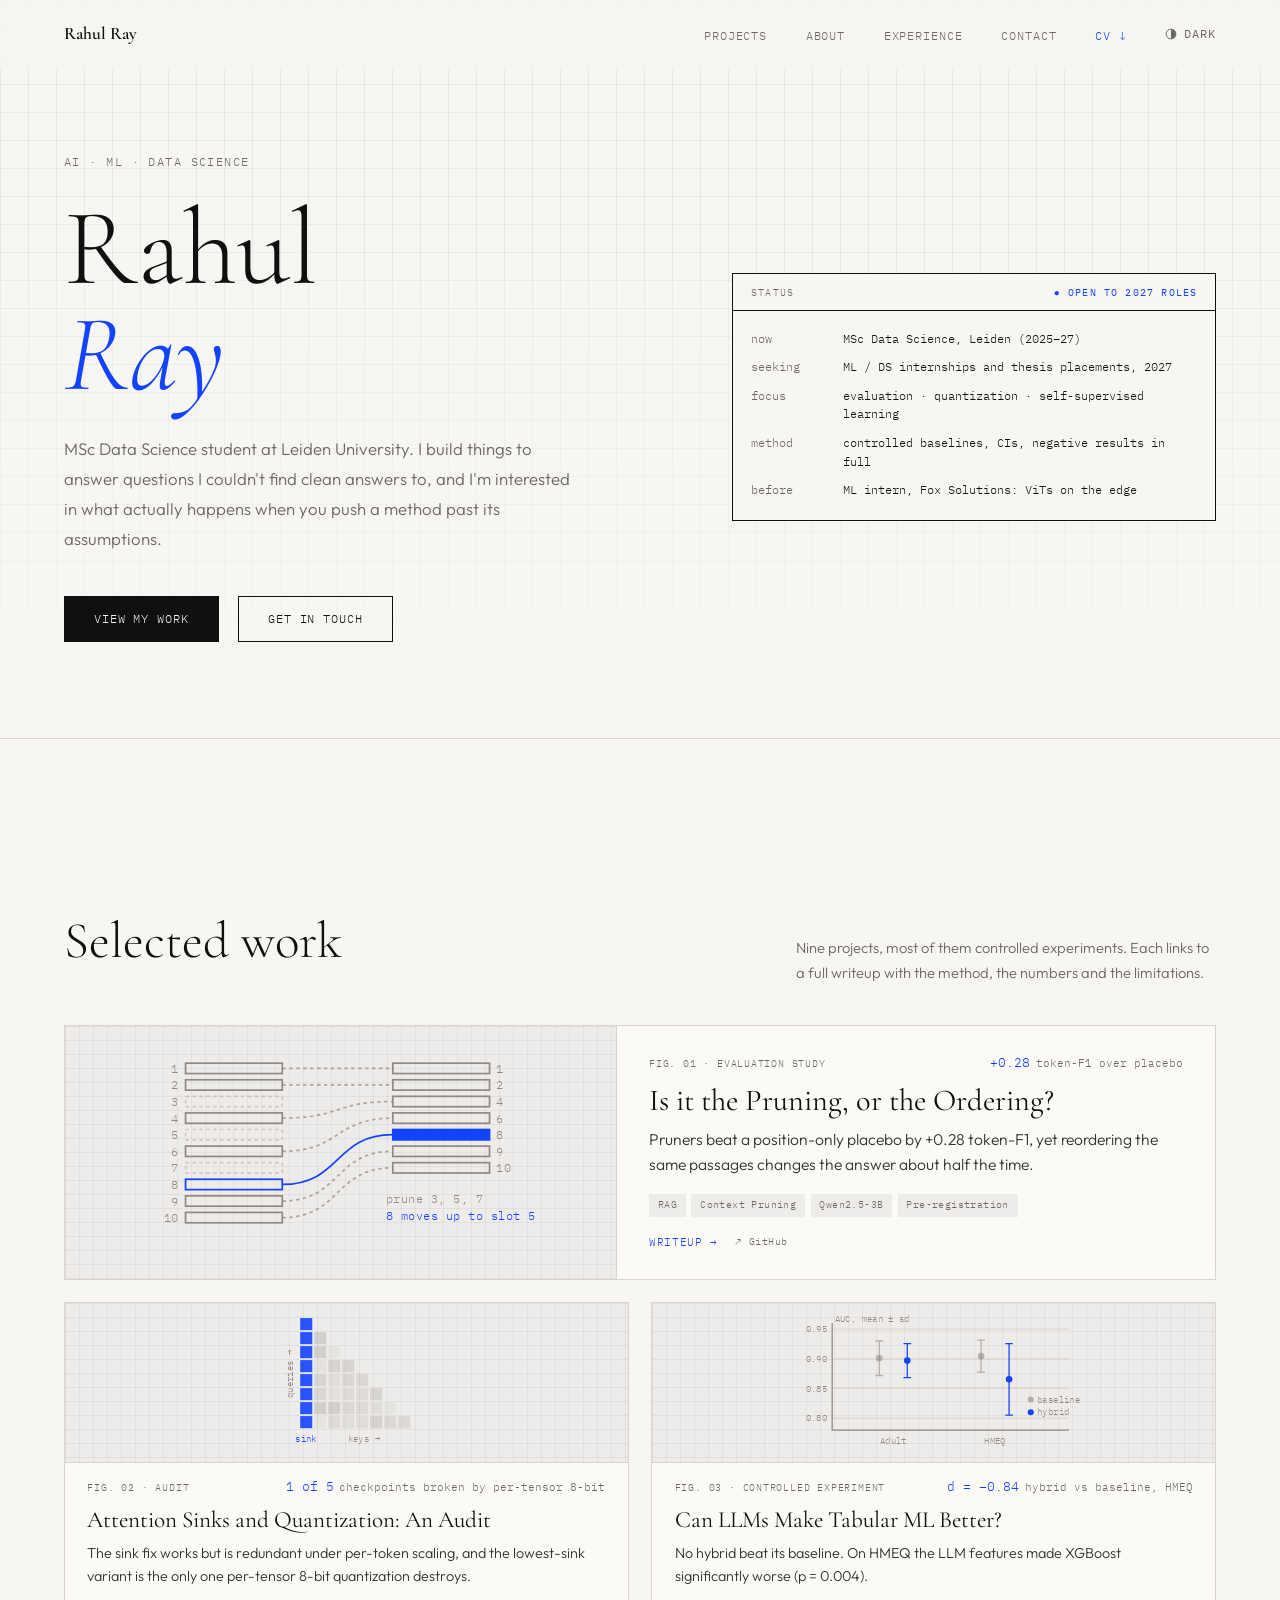
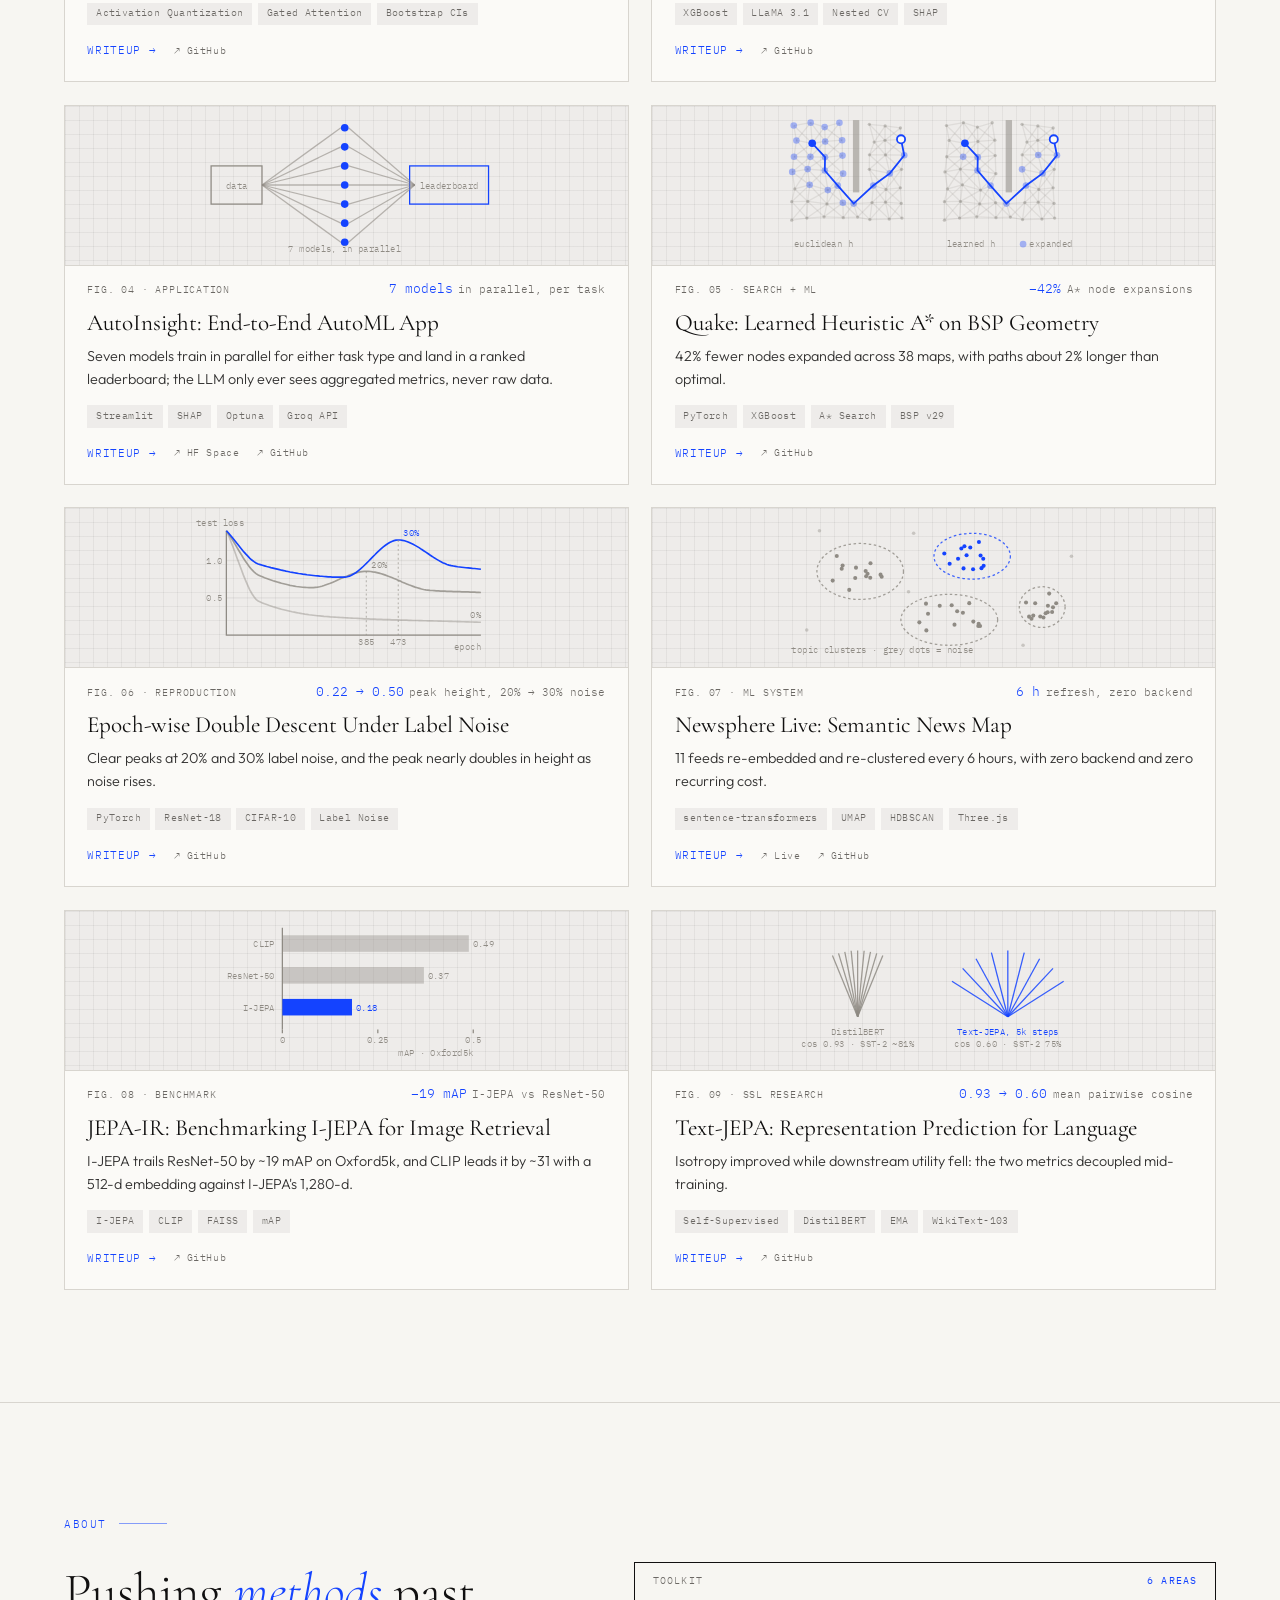
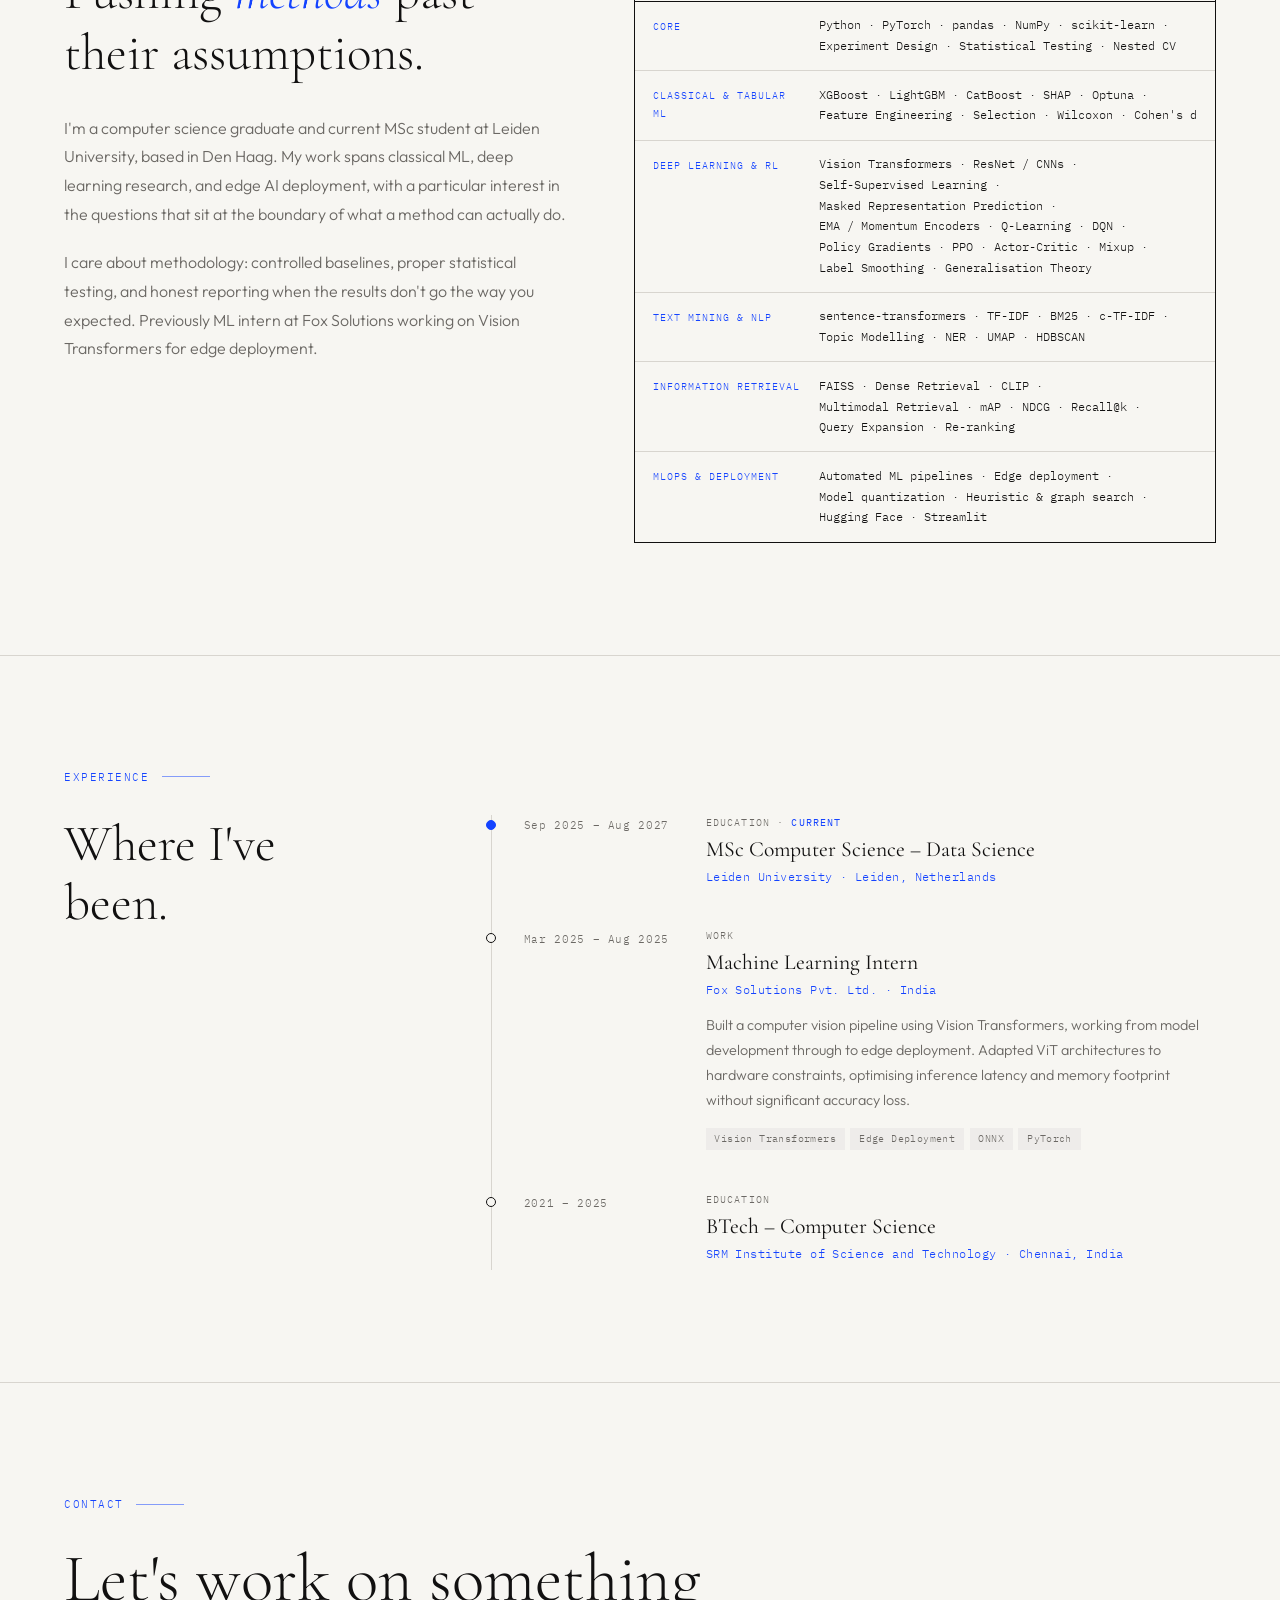
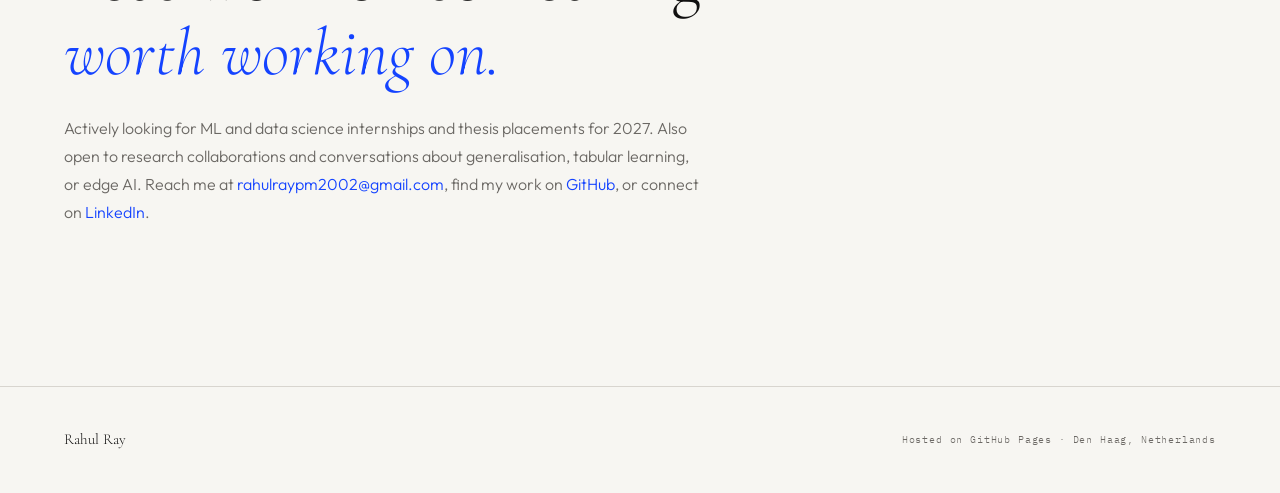
==== index.html @ f3a182f1 "Restyle About and Experience to match the notebook design - About: skills move from a wall of chips " ====
﻿<!DOCTYPE html>
<html lang="en">
<head>
  <meta charset="UTF-8" />
  <meta name="viewport" content="width=device-width, initial-scale=1.0" />
  <title>Rahul Ray: AI/ML · Data Science</title>
  <meta name="description" content="Rahul Ray, MSc Data Science student at Leiden University. ML research on RAG evaluation, quantization, self-supervised learning and tabular ML, built on controlled baselines and honest reporting.">
  <link rel="canonical" href="https://rahulrayy.github.io/Portfolio/">
  <meta property="og:title" content="Rahul Ray: AI/ML · Data Science">
  <meta property="og:description" content="MSc Data Science student at Leiden University. ML research on RAG evaluation, quantization, self-supervised learning and tabular ML, built on controlled baselines and honest reporting.">
  <meta property="og:type" content="website">
  <meta property="og:url" content="https://rahulrayy.github.io/Portfolio/">
  <meta property="og:site_name" content="Rahul Ray">
  <meta property="og:image" content="https://rahulrayy.github.io/Portfolio/assets/og-card.png">
  <meta property="og:image:width" content="1200">
  <meta property="og:image:height" content="630">
  <meta property="og:image:alt" content="Rahul Ray — MSc Data Science, Leiden University">
  <meta name="twitter:card" content="summary_large_image">
  <meta name="twitter:title" content="Rahul Ray: AI/ML · Data Science">
  <meta name="twitter:description" content="MSc Data Science student at Leiden University. ML research on RAG evaluation, quantization, self-supervised learning and tabular ML, built on controlled baselines and honest reporting.">
  <meta name="twitter:image" content="https://rahulrayy.github.io/Portfolio/assets/og-card.png">
  <link rel="icon" href="data:image/svg+xml,<svg xmlns='http://www.w3.org/2000/svg' viewBox='0 0 100 100'><rect width='100' height='100' rx='8' fill='%231443FF'/><text x='50' y='76' font-size='72' text-anchor='middle' fill='white' font-family='Georgia,serif' font-style='italic'>R</text></svg>">
  <link rel="stylesheet" href="style.css" />
  <script src="theme.js"></script>
  <style>
    /* ── Hero ── */
    #hero {
      position: relative; isolation: isolate;
      display: grid; grid-template-columns: minmax(0, 1.25fr) minmax(0, 1fr);
      gap: 4rem; align-items: center;
      padding-top: 9.5rem; padding-bottom: 6rem;
    }
    /* Graph paper, fading out towards the projects. */
    #hero::before {
      content: ''; position: absolute; inset: 0; z-index: -1; pointer-events: none;
      background-image:
        linear-gradient(var(--grid-line) 1px, transparent 1px),
        linear-gradient(90deg, var(--grid-line) 1px, transparent 1px);
      background-size: 28px 28px;
      -webkit-mask-image: linear-gradient(to bottom, #000 35%, transparent);
              mask-image: linear-gradient(to bottom, #000 35%, transparent);
    }
    .hero-eyebrow {
      font-family: var(--mono); font-size: 0.75rem; letter-spacing: 0.12em;
      color: var(--muted); text-transform: uppercase; margin-bottom: 1.4rem;
      opacity: 0; animation: fadeUp 0.8s ease 0.2s forwards;
    }
    .hero-name {
      font-family: var(--serif); font-size: clamp(3.6rem, 8.5vw, 7.6rem);
      font-weight: 300; line-height: 0.98; margin-bottom: 1.6rem;
      opacity: 0; animation: fadeUp 0.9s ease 0.35s forwards;
    }
    .hero-name em { font-style: italic; color: var(--accent); }
    .hero-desc {
      max-width: 520px; font-size: 1.05rem; color: var(--muted);
      line-height: 1.8; margin-bottom: 2.6rem;
      opacity: 0; animation: fadeUp 0.9s ease 0.5s forwards;
    }
    .hero-cta {
      display: flex; gap: 1.2rem; flex-wrap: wrap;
      opacity: 0; animation: fadeUp 0.9s ease 0.65s forwards;
    }
    .hero-panel {
      background: var(--bg); border: 1px solid var(--ink);
      font-family: var(--mono); font-size: 0.76rem; line-height: 1.55;
      opacity: 0; animation: fadeUp 0.9s ease 0.8s forwards;
    }
    .hero-panel-head {
      display: flex; justify-content: space-between; gap: 1rem;
      padding: 0.65rem 1.1rem; border-bottom: 1px solid var(--ink);
      font-size: 0.62rem; letter-spacing: 0.12em; text-transform: uppercase; color: var(--muted);
    }
    .hero-panel-head b { font-weight: 400; color: var(--accent); }
    .hero-panel dl { display: grid; grid-template-columns: 76px 1fr; gap: 0.6rem 1rem; padding: 1.15rem 1.1rem 1.25rem; }
    .hero-panel dt { color: var(--muted); }
    .hero-panel dd { color: var(--ink); }

    /* ── About ── */
    #about { border-top: 1px solid var(--rule); }
    .about-grid { display: grid; grid-template-columns: minmax(0, 1fr) minmax(0, 1.15fr); gap: 5vw; align-items: start; }
    .about-heading { font-family: var(--serif); font-size: clamp(2.2rem, 4vw, 3.4rem); font-weight: 300; line-height: 1.2; margin-bottom: 1.8rem; }
    .about-heading em { font-style: italic; color: var(--accent); }
    .about-main p { color: var(--muted); margin-bottom: 1.2rem; font-size: 1rem; line-height: 1.8; max-width: 520px; }

    /* Toolkit: the skills as a spec sheet, same panel language as the hero status. */
    .toolkit { background: var(--bg); border: 1px solid var(--ink); font-family: var(--mono); }
    .panel-head {
      display: flex; justify-content: space-between; gap: 1rem;
      padding: 0.65rem 1.1rem; border-bottom: 1px solid var(--ink);
      font-size: 0.62rem; letter-spacing: 0.12em; text-transform: uppercase; color: var(--muted);
    }
    .panel-head b { font-weight: 400; color: var(--accent); }
    .tk-row { display: grid; grid-template-columns: 150px 1fr; gap: 1rem; padding: 0.85rem 1.1rem; }
    .tk-row + .tk-row { border-top: 1px solid var(--rule); }
    .tk-row dt { font-size: 0.64rem; letter-spacing: 0.1em; text-transform: uppercase; color: var(--accent); padding-top: 0.15rem; }
    .tk-row dd { font-size: 0.76rem; line-height: 1.7; color: var(--ink); }
    .tk-row dd span { white-space: nowrap; }  /* break between terms, never inside one */

    /* ── projects ── */
    #projects { border-top: 1px solid var(--rule); }
    .projects-heading { font-family: var(--serif); font-size: clamp(2.2rem, 4vw, 3.2rem); font-weight: 300; margin-bottom: 3.5rem; }
    .projects-head { display: flex; justify-content: space-between; align-items: flex-end; gap: 2rem 4rem; flex-wrap: wrap; margin-bottom: 2.5rem; }
    .projects-head .projects-heading { margin-bottom: 0; }
    .projects-intro { max-width: 420px; font-size: 0.92rem; color: var(--muted); line-height: 1.7; }

    .cards { list-style: none; display: grid; grid-template-columns: 1fr 1fr; gap: 1.4rem; }
    .card {
      position: relative; display: flex; flex-direction: column;
      background: var(--card); border: 1px solid var(--rule);
      transition: border-color 0.2s;
    }
    .card:hover, .card:focus-within { border-color: var(--accent); }
    .card:hover .card-title, .card:focus-within .card-title { color: var(--accent); }
    .card:hover .cta-link { gap: 0.7rem; }
    /* The whole card opens the writeup; external links sit above that. */
    .card-title a::after { content: ''; position: absolute; inset: 0; }
    .card-links a { position: relative; z-index: 1; }

    /* Figures are line drawings of each project's idea, not data plots. */
    .card-fig {
      height: 160px; display: flex; align-items: center; justify-content: center;
      border-bottom: 1px solid var(--rule); color: var(--fig-ink);
      background-color: var(--surface);
      background-image:
        linear-gradient(var(--grid-line) 1px, transparent 1px),
        linear-gradient(90deg, var(--grid-line) 1px, transparent 1px);
      background-size: 14px 14px;
    }
    .card-fig svg { width: 100%; max-width: 310px; height: 140px; }
    .card-fig .a { stroke: var(--accent); }
    .card-fig .af { fill: var(--accent); }
    .card-fig text { font-family: var(--mono); font-size: 7px; fill: currentColor; letter-spacing: 0.04em; }

    .card-main { display: flex; flex-direction: column; flex: 1; padding: 0.8rem 1.4rem 1.35rem; }
    .card-cap {
      display: flex; justify-content: space-between; align-items: baseline; flex-wrap: wrap; gap: 0.2rem 1rem;
      font-family: var(--mono); font-size: 0.62rem; letter-spacing: 0.08em; text-transform: uppercase; color: var(--muted);
    }
    .card-metric { color: var(--accent); font-size: 0.82rem; letter-spacing: 0; text-transform: none; white-space: nowrap; }
    .card-metric small { font-size: 0.66rem; color: var(--muted); margin-left: 0.35rem; }
    .card-title { font-family: var(--serif); font-size: 1.45rem; font-weight: 400; line-height: 1.2; margin-top: 0.55rem; transition: color 0.2s; }
    .card-finding { font-size: 0.9rem; color: var(--ink); opacity: 0.85; line-height: 1.6; margin: 0.45rem 0 0.9rem; }
    .card-tags { display: flex; flex-wrap: wrap; gap: 0.35rem; margin-top: auto; }
    .p-tag {
      font-family: var(--mono); font-size: 0.62rem; letter-spacing: 0.04em;
      padding: 0.18rem 0.55rem; background: var(--surface); color: var(--muted);
    }
    .card-links { display: flex; flex-wrap: wrap; align-items: center; gap: 1.1rem; margin-top: 1rem; }

    /* Newest project: full width, figure beside the text. */
    .card-featured { grid-column: 1 / -1; flex-direction: row; }
    .card-featured .card-fig { width: 48%; flex-shrink: 0; height: auto; min-height: 250px; border-bottom: none; border-right: 1px solid var(--rule); }
    .card-featured .card-fig svg { max-width: 420px; height: 190px; }
    .card-featured .card-main { padding: 1.6rem 2rem 1.7rem; justify-content: center; }
    .card-featured .card-title { font-size: 1.9rem; }
    .card-featured .card-finding { font-size: 0.98rem; max-width: 520px; }
    .card-featured .card-tags { margin-top: 0.2rem; }

    .cta-link {
      font-family: var(--mono); font-size: 0.68rem; letter-spacing: 0.06em;
      text-transform: uppercase; color: var(--accent);
      display: inline-flex; align-items: center; gap: 0.4rem; transition: gap 0.2s;
    }
    .cta-gh {
      font-family: var(--mono); font-size: 0.65rem; letter-spacing: 0.05em;
      color: var(--muted); display: inline-flex; align-items: center; gap: 0.35rem;
      transition: color 0.2s;
    }
    .cta-gh:hover { color: var(--ink); }

    /* ── Nav CV ── */
    .nav-links .nav-cv { color: var(--accent); }
    .nav-links .nav-cv:hover { color: var(--accent); opacity: 0.75; }
    .nav-links .nav-cv::after { display: none; }

    /* ── Experience ── */
    #experience { border-top: 1px solid var(--rule); }
    .exp-layout { display: grid; grid-template-columns: 1fr 2fr; gap: 5vw; align-items: start; }
    .exp-heading { font-family: var(--serif); font-size: clamp(2.2rem, 4vw, 3.2rem); font-weight: 300; line-height: 1.15; position: sticky; top: 6rem; }
    /* A lab-notebook log: one rail, a dot per entry, the current entry filled. */
    .log { list-style: none; border-left: 1px solid var(--rule); }
    .log-item {
      position: relative; display: grid; grid-template-columns: 150px 1fr; gap: 2rem;
      padding: 0 0 2.6rem 2rem;
    }
    .log-item:last-child { padding-bottom: 0.4rem; }
    .log-item::before {
      content: ''; position: absolute; left: -5.5px; top: 0.3rem;
      width: 10px; height: 10px; border-radius: 50%;
      background: var(--bg); border: 1px solid var(--ink);
    }
    .log-item.is-current::before { background: var(--accent); border-color: var(--accent); }
    .log-date { font-family: var(--mono); font-size: 0.68rem; letter-spacing: 0.06em; color: var(--muted); padding-top: 0.1rem; }
    .log-kind { font-family: var(--mono); font-size: 0.6rem; letter-spacing: 0.12em; text-transform: uppercase; color: var(--muted); }
    .log-kind b { font-weight: 400; color: var(--accent); }
    .log-role { font-family: var(--serif); font-size: 1.35rem; font-weight: 400; line-height: 1.25; margin: 0.3rem 0 0.25rem; }
    .log-org { font-family: var(--mono); font-size: 0.72rem; letter-spacing: 0.04em; color: var(--accent); }
    .log-desc { font-size: 0.9rem; color: var(--muted); line-height: 1.75; margin-top: 0.8rem; max-width: 620px; }
    .log-tags { display: flex; flex-wrap: wrap; gap: 0.35rem; margin-top: 0.9rem; }

    /* ── Contact ── */
    #contact { border-top: 1px solid var(--rule); }
    .contact-inner { max-width: 640px; }
    .contact-heading { font-family: var(--serif); font-size: clamp(2.6rem, 5.5vw, 4.2rem); font-weight: 300; line-height: 1.1; margin-bottom: 1.5rem; }
    .contact-heading em { font-style: italic; color: var(--accent); }
    .contact-sub { font-size: 1rem; color: var(--muted); margin-bottom: 3rem; line-height: 1.75; }
    .contact-sub a { color: var(--accent); border-bottom: 1px solid transparent; transition: border-color 0.2s; }
    .contact-sub a:hover { border-color: var(--accent); }

    @media (max-width: 768px) {
      .about-grid, .exp-layout { grid-template-columns: 1fr; }
      .exp-heading { position: static; }
      #hero { grid-template-columns: 1fr; gap: 2.5rem; }
      .cards { grid-template-columns: 1fr; }
      .card-featured { flex-direction: column; }
      .card-featured .card-fig { width: auto; min-height: 0; height: 180px; border-right: none; border-bottom: 1px solid var(--rule); }
      .card-featured .card-fig svg { height: 160px; }
      .card-featured .card-main { padding: 0.8rem 1.4rem 1.35rem; }
      .card-featured .card-title { font-size: 1.55rem; }
      .log-item { grid-template-columns: 1fr; gap: 0.3rem; }
    }

    @media (max-width: 640px) {
      #hero { padding-top: 6.5rem; padding-bottom: 3.5rem; }
      .hero-desc { font-size: 0.97rem; margin-bottom: 2rem; }
      .hero-cta { gap: 0.8rem; flex-direction: column; align-items: flex-start; }
      .hero-panel { font-size: 0.72rem; }
      .hero-panel dl { grid-template-columns: 64px 1fr; }

      #projects, #about, #experience, #contact { padding-top: 3.5rem; padding-bottom: 3.5rem; }
      .projects-heading { margin-bottom: 2rem; }
      .card-fig { height: 140px; }
      .card-fig svg { height: 124px; }
      .card-main { padding: 0.75rem 1.1rem 1.2rem; }
      .card-title { font-size: 1.3rem; }
      .card-finding { font-size: 0.88rem; }

      .about-heading { font-size: 1.9rem; }
      .tk-row { grid-template-columns: 1fr; gap: 0.25rem; padding: 0.8rem 0.95rem; }

      .log-item { padding-left: 1.4rem; padding-bottom: 2rem; }
      .log-role { font-size: 1.15rem; }

      .contact-heading { font-size: clamp(1.9rem, 8vw, 3rem); }
      .contact-sub { font-size: 0.95rem; margin-bottom: 2rem; }
    }
  </style>
</head>
<body>

  <nav id="nav">
    <div class="nav-logo"><a href="index.html">Rahul Ray</a></div>
    <ul class="nav-links">
      <li><a href="#projects">Projects</a></li>
      <li><a href="#about">About</a></li>
      <li><a href="#experience">Experience</a></li>
      <li><a href="#contact">Contact</a></li>
      <li><a href="CV.pdf" download class="nav-cv">CV ↓</a></li>
    </ul>
    <button class="nav-toggle" id="navToggle" aria-label="Open menu">
      <span></span><span></span><span></span>
    </button>
  </nav>
  <div class="nav-overlay" id="navOverlay"></div>

  <!-- Hero -->
  <section id="hero">
    <div>
      <p class="hero-eyebrow">AI · ML · Data Science</p>
      <h1 class="hero-name">Rahul<br /><em>Ray</em></h1>
      <p class="hero-desc">
        MSc Data Science student at Leiden University. I build things to answer questions
        I couldn't find clean answers to, and I'm interested in what actually happens
        when you push a method past its assumptions.
      </p>
      <div class="hero-cta">
        <a href="#projects" class="btn primary">View my work</a>
        <a href="#contact" class="btn">Get in touch</a>
      </div>
    </div>
    <div class="hero-panel">
      <div class="hero-panel-head"><span>Status</span><b>● Open to 2027 roles</b></div>
      <dl>
        <dt>now</dt><dd>MSc Data Science, Leiden (2025–27)</dd>
        <dt>seeking</dt><dd>ML / DS internships and thesis placements, 2027</dd>
        <dt>focus</dt><dd>evaluation · quantization · self-supervised learning</dd>
        <dt>method</dt><dd>controlled baselines, CIs, negative results in full</dd>
        <dt>before</dt><dd>ML intern, Fox Solutions: ViTs on the edge</dd>
      </dl>
    </div>
  </section>

  <!-- projects -->
  <section id="projects">
    <p class="section-label reveal">Projects</p>
    <div class="projects-head reveal">
      <h2 class="projects-heading">Selected work</h2>
      <p class="projects-intro">Nine projects, most of them controlled experiments. Each links to a full writeup with the method, the numbers and the limitations.</p>
    </div>
    <ol class="cards">
      <li class="card card-featured reveal">
        <div class="card-fig"><svg viewBox="0 0 240 110" fill="none" stroke="currentColor" stroke-width="1" aria-hidden="true"><text x="26.0" y="8.6" text-anchor="end" stroke="none">1</text><rect x="30" y="3.0" width="56" height="6"/><text x="26.0" y="18.2" text-anchor="end" stroke="none">2</text><rect x="30" y="12.6" width="56" height="6"/><text x="26.0" y="27.8" text-anchor="end" stroke="none">3</text><rect x="30" y="22.2" width="56" height="6" opacity=".35" stroke-dasharray="2 2"/><text x="26.0" y="37.4" text-anchor="end" stroke="none">4</text><rect x="30" y="31.8" width="56" height="6"/><text x="26.0" y="47.0" text-anchor="end" stroke="none">5</text><rect x="30" y="41.4" width="56" height="6" opacity=".35" stroke-dasharray="2 2"/><text x="26.0" y="56.6" text-anchor="end" stroke="none">6</text><rect x="30" y="51.0" width="56" height="6"/><text x="26.0" y="66.2" text-anchor="end" stroke="none">7</text><rect x="30" y="60.6" width="56" height="6" opacity=".35" stroke-dasharray="2 2"/><text x="26.0" y="75.8" text-anchor="end" stroke="none">8</text><rect x="30" y="70.2" width="56" height="6" class="a"/><text x="26.0" y="85.4" text-anchor="end" stroke="none">9</text><rect x="30" y="79.8" width="56" height="6"/><text x="26.0" y="95.0" text-anchor="end" stroke="none">10</text><rect x="30" y="89.4" width="56" height="6"/><path d="M86 6.0 C120 6.0 116 6.0 150 6.0" stroke-dasharray="2 2" opacity=".7"/><rect x="150" y="3.0" width="56" height="6"/><text x="210.0" y="8.6" stroke="none">1</text><path d="M86 15.6 C120 15.6 116 15.6 150 15.6" stroke-dasharray="2 2" opacity=".7"/><rect x="150" y="12.6" width="56" height="6"/><text x="210.0" y="18.2" stroke="none">2</text><path d="M86 34.8 C120 34.8 116 25.2 150 25.2" stroke-dasharray="2 2" opacity=".7"/><rect x="150" y="22.2" width="56" height="6"/><text x="210.0" y="27.8" stroke="none">4</text><path d="M86 54.0 C120 54.0 116 34.8 150 34.8" stroke-dasharray="2 2" opacity=".7"/><rect x="150" y="31.8" width="56" height="6"/><text x="210.0" y="37.4" stroke="none">6</text><path d="M86 73.2 C120 73.2 116 44.4 150 44.4" class="a" /><rect x="150" y="41.4" width="56" height="6" class="a af"/><text x="210.0" y="47.0" stroke="none">8</text><path d="M86 82.8 C120 82.8 116 54.0 150 54.0" stroke-dasharray="2 2" opacity=".7"/><rect x="150" y="51.0" width="56" height="6"/><text x="210.0" y="56.6" stroke="none">9</text><path d="M86 92.4 C120 92.4 116 63.6 150 63.6" stroke-dasharray="2 2" opacity=".7"/><rect x="150" y="60.6" width="56" height="6"/><text x="210.0" y="66.2" stroke="none">10</text><text x="146.0" y="84.0" stroke="none">prune 3, 5, 7</text><text x="146.0" y="94.0" stroke="none" class="af">8 moves up to slot 5</text></svg></div>
        <div class="card-main">
          <div class="card-cap"><span>Fig. 01 · Evaluation study</span><span class="card-metric">+0.28<small>token-F1 over placebo</small></span></div>
          <h3 class="card-title"><a href="projects/rag-permutation.html">Is it the Pruning, or the Ordering?</a></h3>
          <p class="card-finding">Pruners beat a position-only placebo by +0.28 token-F1, yet reordering the same passages changes the answer about half the time.</p>
          <div class="card-tags"><span class="p-tag">RAG</span><span class="p-tag">Context Pruning</span><span class="p-tag">Qwen2.5-3B</span><span class="p-tag">Pre-registration</span></div>
          <div class="card-links">
            <span class="cta-link" aria-hidden="true">Writeup →</span>
            <a href="https://github.com/Rahulrayy/rag-permutation-study" target="_blank" rel="noopener" class="cta-gh">↗ GitHub</a>
          </div>
        </div>
      </li>
      <li class="card reveal">
        <div class="card-fig"><svg viewBox="0 0 240 110" fill="none" stroke="currentColor" stroke-width="1" aria-hidden="true"><rect x="84" y="4" width="9.5" height="9.5" class="af" stroke="none" opacity=".9"/><rect x="84" y="15" width="9.5" height="9.5" class="af" stroke="none" opacity=".9"/><rect x="95" y="15" width="9.5" height="9.5" fill="currentColor" stroke="none" opacity="0.29"/><rect x="84" y="26" width="9.5" height="9.5" class="af" stroke="none" opacity=".9"/><rect x="95" y="26" width="9.5" height="9.5" fill="currentColor" stroke="none" opacity="0.29"/><rect x="106" y="26" width="9.5" height="9.5" fill="currentColor" stroke="none" opacity="0.09"/><rect x="84" y="37" width="9.5" height="9.5" class="af" stroke="none" opacity=".9"/><rect x="95" y="37" width="9.5" height="9.5" fill="currentColor" stroke="none" opacity="0.10"/><rect x="106" y="37" width="9.5" height="9.5" fill="currentColor" stroke="none" opacity="0.26"/><rect x="117" y="37" width="9.5" height="9.5" fill="currentColor" stroke="none" opacity="0.24"/><rect x="84" y="48" width="9.5" height="9.5" class="af" stroke="none" opacity=".9"/><rect x="95" y="48" width="9.5" height="9.5" fill="currentColor" stroke="none" opacity="0.23"/><rect x="106" y="48" width="9.5" height="9.5" fill="currentColor" stroke="none" opacity="0.15"/><rect x="117" y="48" width="9.5" height="9.5" fill="currentColor" stroke="none" opacity="0.21"/><rect x="128" y="48" width="9.5" height="9.5" fill="currentColor" stroke="none" opacity="0.21"/><rect x="84" y="59" width="9.5" height="9.5" class="af" stroke="none" opacity=".9"/><rect x="95" y="59" width="9.5" height="9.5" fill="currentColor" stroke="none" opacity="0.21"/><rect x="106" y="59" width="9.5" height="9.5" fill="currentColor" stroke="none" opacity="0.11"/><rect x="117" y="59" width="9.5" height="9.5" fill="currentColor" stroke="none" opacity="0.17"/><rect x="128" y="59" width="9.5" height="9.5" fill="currentColor" stroke="none" opacity="0.17"/><rect x="139" y="59" width="9.5" height="9.5" fill="currentColor" stroke="none" opacity="0.24"/><rect x="84" y="70" width="9.5" height="9.5" class="af" stroke="none" opacity=".9"/><rect x="95" y="70" width="9.5" height="9.5" fill="currentColor" stroke="none" opacity="0.30"/><rect x="106" y="70" width="9.5" height="9.5" fill="currentColor" stroke="none" opacity="0.29"/><rect x="117" y="70" width="9.5" height="9.5" fill="currentColor" stroke="none" opacity="0.20"/><rect x="128" y="70" width="9.5" height="9.5" fill="currentColor" stroke="none" opacity="0.18"/><rect x="139" y="70" width="9.5" height="9.5" fill="currentColor" stroke="none" opacity="0.14"/><rect x="150" y="70" width="9.5" height="9.5" fill="currentColor" stroke="none" opacity="0.09"/><rect x="84" y="81" width="9.5" height="9.5" class="af" stroke="none" opacity=".9"/><rect x="95" y="81" width="9.5" height="9.5" fill="currentColor" stroke="none" opacity="0.09"/><rect x="106" y="81" width="9.5" height="9.5" fill="currentColor" stroke="none" opacity="0.18"/><rect x="117" y="81" width="9.5" height="9.5" fill="currentColor" stroke="none" opacity="0.15"/><rect x="128" y="81" width="9.5" height="9.5" fill="currentColor" stroke="none" opacity="0.16"/><rect x="139" y="81" width="9.5" height="9.5" fill="currentColor" stroke="none" opacity="0.28"/><rect x="150" y="81" width="9.5" height="9.5" fill="currentColor" stroke="none" opacity="0.20"/><rect x="161" y="81" width="9.5" height="9.5" fill="currentColor" stroke="none" opacity="0.20"/><text x="88.5" y="101.0" text-anchor="middle" stroke="none" class="af">sink</text><text x="134.0" y="101.0" text-anchor="middle" stroke="none">keys →</text><text transform="translate(78 48) rotate(-90)" text-anchor="middle" stroke="none">queries →</text></svg></div>
        <div class="card-main">
          <div class="card-cap"><span>Fig. 02 · Audit</span><span class="card-metric">1 of 5<small>checkpoints broken by per-tensor 8-bit</small></span></div>
          <h3 class="card-title"><a href="projects/attention-sinks-quant.html">Attention Sinks and Quantization: An Audit</a></h3>
          <p class="card-finding">The sink fix works but is redundant under per-token scaling, and the lowest-sink variant is the only one per-tensor 8-bit quantization destroys.</p>
          <div class="card-tags"><span class="p-tag">Activation Quantization</span><span class="p-tag">Gated Attention</span><span class="p-tag">Bootstrap CIs</span></div>
          <div class="card-links">
            <span class="cta-link" aria-hidden="true">Writeup →</span>
            <a href="https://github.com/Rahulrayy/attention-sinks-quant" target="_blank" rel="noopener" class="cta-gh">↗ GitHub</a>
          </div>
        </div>
      </li>
      <li class="card reveal">
        <div class="card-fig"><svg viewBox="0 0 240 110" fill="none" stroke="currentColor" stroke-width="1" aria-hidden="true"><path d="M40 82.7 H226" opacity=".18"/><text x="36.0" y="85.1" text-anchor="end" stroke="none">0.80</text><path d="M40 59.3 H226" opacity=".18"/><text x="36.0" y="61.7" text-anchor="end" stroke="none">0.85</text><path d="M40 36.0 H226" opacity=".18"/><text x="36.0" y="38.4" text-anchor="end" stroke="none">0.90</text><path d="M40 12.7 H226" opacity=".18"/><text x="36.0" y="15.1" text-anchor="end" stroke="none">0.95</text><path d="M40 8 V92 H226"/><path d="M77 49.1 V22.0 M74 49.1 H80 M74 22.0 H80" opacity=".6"/><circle cx="77" cy="35.5" r="2.6" fill="currentColor" opacity=".6" stroke="none"/><path d="M99 50.8 V24.1 M96 50.8 H102 M96 24.1 H102" class="a"/><circle cx="99" cy="37.4" r="2.6" class="af" stroke="none"/><text x="88.0" y="103.0" text-anchor="middle" stroke="none">Adult</text><path d="M157 46.5 V21.4 M154 46.5 H160 M154 21.4 H160" opacity=".6"/><circle cx="157" cy="33.9" r="2.6" fill="currentColor" opacity=".6" stroke="none"/><path d="M179 80.2 V24.1 M176 80.2 H182 M176 24.1 H182" class="a"/><circle cx="179" cy="52.1" r="2.6" class="af" stroke="none"/><text x="168.0" y="103.0" text-anchor="middle" stroke="none">HMEQ</text><text x="42.0" y="7.0" stroke="none">AUC, mean ± sd</text><circle cx="196" cy="68" r="2.4" fill="currentColor" opacity=".6" stroke="none"/><text x="201.0" y="70.4" stroke="none">baseline</text><circle cx="196" cy="78" r="2.4" class="af" stroke="none"/><text x="201.0" y="80.4" stroke="none">hybrid</text></svg></div>
        <div class="card-main">
          <div class="card-cap"><span>Fig. 03 · Controlled experiment</span><span class="card-metric">d = −0.84<small>hybrid vs baseline, HMEQ</small></span></div>
          <h3 class="card-title"><a href="projects/llm-tabular.html">Can LLMs Make Tabular ML Better?</a></h3>
          <p class="card-finding">No hybrid beat its baseline. On HMEQ the LLM features made XGBoost significantly worse (p = 0.004).</p>
          <div class="card-tags"><span class="p-tag">XGBoost</span><span class="p-tag">LLaMA 3.1</span><span class="p-tag">Nested CV</span><span class="p-tag">SHAP</span></div>
          <div class="card-links">
            <span class="cta-link" aria-hidden="true">Writeup →</span>
            <a href="https://github.com/Rahulrayy/Can-LLMs-Make-Tabular-ML-Better" target="_blank" rel="noopener" class="cta-gh">↗ GitHub</a>
          </div>
        </div>
      </li>
      <li class="card reveal">
        <div class="card-fig"><svg viewBox="0 0 240 110" fill="none" stroke="currentColor" stroke-width="1" aria-hidden="true"><rect x="14" y="40" width="40" height="30"/><text x="34.0" y="58.0" text-anchor="middle" stroke="none">data</text><rect x="170" y="40" width="62" height="30" class="a"/><text x="201.0" y="58.0" text-anchor="middle" stroke="none">leaderboard</text><path d="M54 55 L116 10" opacity=".6"/><path d="M122 10 L174 55" opacity=".6"/><circle cx="119" cy="10" r="3" class="af" stroke="none"/><path d="M54 55 L116 25" opacity=".6"/><path d="M122 25 L174 55" opacity=".6"/><circle cx="119" cy="25" r="3" class="af" stroke="none"/><path d="M54 55 L116 40" opacity=".6"/><path d="M122 40 L174 55" opacity=".6"/><circle cx="119" cy="40" r="3" class="af" stroke="none"/><path d="M54 55 L116 55" opacity=".6"/><path d="M122 55 L174 55" opacity=".6"/><circle cx="119" cy="55" r="3" class="af" stroke="none"/><path d="M54 55 L116 70" opacity=".6"/><path d="M122 70 L174 55" opacity=".6"/><circle cx="119" cy="70" r="3" class="af" stroke="none"/><path d="M54 55 L116 85" opacity=".6"/><path d="M122 85 L174 55" opacity=".6"/><circle cx="119" cy="85" r="3" class="af" stroke="none"/><path d="M54 55 L116 100" opacity=".6"/><path d="M122 100 L174 55" opacity=".6"/><circle cx="119" cy="100" r="3" class="af" stroke="none"/><text x="119.0" y="108.0" text-anchor="middle" stroke="none">7 models, in parallel</text></svg></div>
        <div class="card-main">
          <div class="card-cap"><span>Fig. 04 · Application</span><span class="card-metric">7 models<small>in parallel, per task</small></span></div>
          <h3 class="card-title"><a href="projects/autoinsight.html">AutoInsight: End-to-End AutoML App</a></h3>
          <p class="card-finding">Seven models train in parallel for either task type and land in a ranked leaderboard; the LLM only ever sees aggregated metrics, never raw data.</p>
          <div class="card-tags"><span class="p-tag">Streamlit</span><span class="p-tag">SHAP</span><span class="p-tag">Optuna</span><span class="p-tag">Groq API</span></div>
          <div class="card-links">
            <span class="cta-link" aria-hidden="true">Writeup →</span>
            <a href="https://huggingface.co/spaces/rayy5/AutoInsight" target="_blank" rel="noopener" class="cta-gh">↗ HF Space</a>
            <a href="https://github.com/Rahulrayy/AutoInsight" target="_blank" rel="noopener" class="cta-gh">↗ GitHub</a>
          </div>
        </div>
      </li>
      <li class="card reveal">
        <div class="card-fig"><svg viewBox="0 0 240 110" fill="none" stroke="currentColor" stroke-width="1" aria-hidden="true"><path d="M9.8 8.3 L23.1 6.0" opacity=".16"/><path d="M9.8 8.3 L11.9 20.0" opacity=".16"/><path d="M9.8 8.3 L24.3 22.2" opacity=".16"/><path d="M11.9 20.0 L24.3 22.2" opacity=".16"/><path d="M11.9 20.0 L10.0 32.8" opacity=".16"/><path d="M11.9 20.0 L22.9 32.9" opacity=".16"/><path d="M11.9 20.0 L23.1 6.0" opacity=".16"/><path d="M10.0 32.8 L22.9 32.9" opacity=".16"/><path d="M10.0 32.8 L8.6 44.7" opacity=".16"/><path d="M10.0 32.8 L20.7 42.5" opacity=".16"/><path d="M10.0 32.8 L24.3 22.2" opacity=".16"/><path d="M8.6 44.7 L20.7 42.5" opacity=".16"/><path d="M8.6 44.7 L10.6 58.1" opacity=".16"/><path d="M8.6 44.7 L22.3 54.9" opacity=".16"/><path d="M8.6 44.7 L22.9 32.9" opacity=".16"/><path d="M10.6 58.1 L22.3 54.9" opacity=".16"/><path d="M10.6 58.1 L8.2 68.1" opacity=".16"/><path d="M10.6 58.1 L20.8 67.9" opacity=".16"/><path d="M10.6 58.1 L20.7 42.5" opacity=".16"/><path d="M8.2 68.1 L20.8 67.9" opacity=".16"/><path d="M8.2 68.1 L8.2 82.6" opacity=".16"/><path d="M8.2 68.1 L20.1 81.0" opacity=".16"/><path d="M8.2 68.1 L22.3 54.9" opacity=".16"/><path d="M8.2 82.6 L20.1 81.0" opacity=".16"/><path d="M8.2 82.6 L20.8 67.9" opacity=".16"/><path d="M23.1 6.0 L34.1 9.5" opacity=".16"/><path d="M23.1 6.0 L24.3 22.2" opacity=".16"/><path d="M23.1 6.0 L34.5 20.8" opacity=".16"/><path d="M24.3 22.2 L34.5 20.8" opacity=".16"/><path d="M24.3 22.2 L22.9 32.9" opacity=".16"/><path d="M24.3 22.2 L34.4 33.1" opacity=".16"/><path d="M24.3 22.2 L34.1 9.5" opacity=".16"/><path d="M22.9 32.9 L34.4 33.1" opacity=".16"/><path d="M22.9 32.9 L20.7 42.5" opacity=".16"/><path d="M22.9 32.9 L34.2 43.6" opacity=".16"/><path d="M22.9 32.9 L34.5 20.8" opacity=".16"/><path d="M20.7 42.5 L34.2 43.6" opacity=".16"/><path d="M20.7 42.5 L22.3 54.9" opacity=".16"/><path d="M20.7 42.5 L36.6 59.0" opacity=".16"/><path d="M20.7 42.5 L34.4 33.1" opacity=".16"/><path d="M22.3 54.9 L36.6 59.0" opacity=".16"/><path d="M22.3 54.9 L20.8 67.9" opacity=".16"/><path d="M22.3 54.9 L35.9 69.9" opacity=".16"/><path d="M22.3 54.9 L34.2 43.6" opacity=".16"/><path d="M20.8 67.9 L35.9 69.9" opacity=".16"/><path d="M20.8 67.9 L20.1 81.0" opacity=".16"/><path d="M20.8 67.9 L33.6 80.0" opacity=".16"/><path d="M20.8 67.9 L36.6 59.0" opacity=".16"/><path d="M20.1 81.0 L33.6 80.0" opacity=".16"/><path d="M20.1 81.0 L35.9 69.9" opacity=".16"/><path d="M34.1 9.5 L45.7 6.1" opacity=".16"/><path d="M34.1 9.5 L34.5 20.8" opacity=".16"/><path d="M34.1 9.5 L47.8 19.8" opacity=".16"/><path d="M34.5 20.8 L47.8 19.8" opacity=".16"/><path d="M34.5 20.8 L34.4 33.1" opacity=".16"/><path d="M34.5 20.8 L48.1 31.9" opacity=".16"/><path d="M34.5 20.8 L45.7 6.1" opacity=".16"/><path d="M34.4 33.1 L48.1 31.9" opacity=".16"/><path d="M34.4 33.1 L34.2 43.6" opacity=".16"/><path d="M34.4 33.1 L48.6 46.1" opacity=".16"/><path d="M34.4 33.1 L47.8 19.8" opacity=".16"/><path d="M34.2 43.6 L48.6 46.1" opacity=".16"/><path d="M34.2 43.6 L36.6 59.0" opacity=".16"/><path d="M34.2 43.6 L44.4 55.5" opacity=".16"/><path d="M34.2 43.6 L48.1 31.9" opacity=".16"/><path d="M36.6 59.0 L44.4 55.5" opacity=".16"/><path d="M36.6 59.0 L35.9 69.9" opacity=".16"/><path d="M36.6 59.0 L48.4 68.9" opacity=".16"/><path d="M36.6 59.0 L48.6 46.1" opacity=".16"/><path d="M35.9 69.9 L48.4 68.9" opacity=".16"/><path d="M35.9 69.9 L33.6 80.0" opacity=".16"/><path d="M35.9 69.9 L48.7 80.7" opacity=".16"/><path d="M35.9 69.9 L44.4 55.5" opacity=".16"/><path d="M33.6 80.0 L48.7 80.7" opacity=".16"/><path d="M33.6 80.0 L48.4 68.9" opacity=".16"/><path d="M45.7 6.1 L47.8 19.8" opacity=".16"/><path d="M47.8 19.8 L48.1 31.9" opacity=".16"/><path d="M48.1 31.9 L48.6 46.1" opacity=".16"/><path d="M48.6 46.1 L44.4 55.5" opacity=".16"/><path d="M44.4 55.5 L48.4 68.9" opacity=".16"/><path d="M44.4 55.5 L56.9 69.6" opacity=".16"/><path d="M48.4 68.9 L56.9 69.6" opacity=".16"/><path d="M48.4 68.9 L48.7 80.7" opacity=".16"/><path d="M48.4 68.9 L60.0 80.2" opacity=".16"/><path d="M48.7 80.7 L60.0 80.2" opacity=".16"/><path d="M48.7 80.7 L56.9 69.6" opacity=".16"/><path d="M56.9 69.6 L71.3 68.8" opacity=".16"/><path d="M56.9 69.6 L60.0 80.2" opacity=".16"/><path d="M56.9 69.6 L69.6 82.2" opacity=".16"/><path d="M56.9 69.6 L72.3 55.4" opacity=".16"/><path d="M60.0 80.2 L69.6 82.2" opacity=".16"/><path d="M60.0 80.2 L71.3 68.8" opacity=".16"/><path d="M69.2 7.3 L81.6 8.6" opacity=".16"/><path d="M69.2 7.3 L73.0 21.3" opacity=".16"/><path d="M69.2 7.3 L81.5 19.9" opacity=".16"/><path d="M73.0 21.3 L81.5 19.9" opacity=".16"/><path d="M73.0 21.3 L69.3 31.3" opacity=".16"/><path d="M73.0 21.3 L81.9 31.4" opacity=".16"/><path d="M73.0 21.3 L81.6 8.6" opacity=".16"/><path d="M69.3 31.3 L81.9 31.4" opacity=".16"/><path d="M69.3 31.3 L69.2 42.7" opacity=".16"/><path d="M69.3 31.3 L85.3 45.9" opacity=".16"/><path d="M69.3 31.3 L81.5 19.9" opacity=".16"/><path d="M69.2 42.7 L85.3 45.9" opacity=".16"/><path d="M69.2 42.7 L72.3 55.4" opacity=".16"/><path d="M69.2 42.7 L82.3 58.5" opacity=".16"/><path d="M69.2 42.7 L81.9 31.4" opacity=".16"/><path d="M72.3 55.4 L82.3 58.5" opacity=".16"/><path d="M72.3 55.4 L71.3 68.8" opacity=".16"/><path d="M72.3 55.4 L81.9 68.5" opacity=".16"/><path d="M72.3 55.4 L85.3 45.9" opacity=".16"/><path d="M71.3 68.8 L81.9 68.5" opacity=".16"/><path d="M71.3 68.8 L69.6 82.2" opacity=".16"/><path d="M71.3 68.8 L84.8 81.8" opacity=".16"/><path d="M71.3 68.8 L82.3 58.5" opacity=".16"/><path d="M69.6 82.2 L84.8 81.8" opacity=".16"/><path d="M69.6 82.2 L81.9 68.5" opacity=".16"/><path d="M81.6 8.6 L93.6 10.2" opacity=".16"/><path d="M81.6 8.6 L81.5 19.9" opacity=".16"/><path d="M81.6 8.6 L94.1 19.1" opacity=".16"/><path d="M81.5 19.9 L94.1 19.1" opacity=".16"/><path d="M81.5 19.9 L81.9 31.4" opacity=".16"/><path d="M81.5 19.9 L96.6 31.6" opacity=".16"/><path d="M81.5 19.9 L93.6 10.2" opacity=".16"/><path d="M81.9 31.4 L96.6 31.6" opacity=".16"/><path d="M81.9 31.4 L85.3 45.9" opacity=".16"/><path d="M81.9 31.4 L94.5 42.7" opacity=".16"/><path d="M81.9 31.4 L94.1 19.1" opacity=".16"/><path d="M85.3 45.9 L94.5 42.7" opacity=".16"/><path d="M85.3 45.9 L82.3 58.5" opacity=".16"/><path d="M85.3 45.9 L93.6 57.2" opacity=".16"/><path d="M85.3 45.9 L96.6 31.6" opacity=".16"/><path d="M82.3 58.5 L93.6 57.2" opacity=".16"/><path d="M82.3 58.5 L81.9 68.5" opacity=".16"/><path d="M82.3 58.5 L94.3 69.4" opacity=".16"/><path d="M82.3 58.5 L94.5 42.7" opacity=".16"/><path d="M81.9 68.5 L94.3 69.4" opacity=".16"/><path d="M81.9 68.5 L84.8 81.8" opacity=".16"/><path d="M81.9 68.5 L94.8 81.0" opacity=".16"/><path d="M81.9 68.5 L93.6 57.2" opacity=".16"/><path d="M84.8 81.8 L94.8 81.0" opacity=".16"/><path d="M84.8 81.8 L94.3 69.4" opacity=".16"/><path d="M93.6 10.2 L94.1 19.1" opacity=".16"/><path d="M94.1 19.1 L96.6 31.6" opacity=".16"/><path d="M96.6 31.6 L94.5 42.7" opacity=".16"/><path d="M94.5 42.7 L93.6 57.2" opacity=".16"/><path d="M93.6 57.2 L94.3 69.4" opacity=".16"/><path d="M94.3 69.4 L94.8 81.0" opacity=".16"/><rect x="56.3" y="4" width="5" height="56.8" fill="currentColor" opacity=".55" stroke="none"/><circle cx="9.8" cy="8.3" r="2.6" class="af" opacity=".35" stroke="none"/><circle cx="11.9" cy="20.0" r="2.6" class="af" opacity=".35" stroke="none"/><circle cx="10.0" cy="32.8" r="2.6" class="af" opacity=".35" stroke="none"/><circle cx="8.6" cy="44.7" r="2.6" class="af" opacity=".35" stroke="none"/><circle cx="10.6" cy="58.1" r="1.3" fill="currentColor" opacity=".45" stroke="none"/><circle cx="8.2" cy="68.1" r="1.3" fill="currentColor" opacity=".45" stroke="none"/><circle cx="8.2" cy="82.6" r="1.3" fill="currentColor" opacity=".45" stroke="none"/><circle cx="23.1" cy="6.0" r="2.6" class="af" opacity=".35" stroke="none"/><circle cx="24.3" cy="22.2" r="2.6" class="af" opacity=".35" stroke="none"/><circle cx="22.9" cy="32.9" r="2.6" class="af" opacity=".35" stroke="none"/><circle cx="20.7" cy="42.5" r="2.6" class="af" opacity=".35" stroke="none"/><circle cx="22.3" cy="54.9" r="2.6" class="af" opacity=".35" stroke="none"/><circle cx="20.8" cy="67.9" r="1.3" fill="currentColor" opacity=".45" stroke="none"/><circle cx="20.1" cy="81.0" r="1.3" fill="currentColor" opacity=".45" stroke="none"/><circle cx="34.1" cy="9.5" r="2.6" class="af" opacity=".35" stroke="none"/><circle cx="34.5" cy="20.8" r="2.6" class="af" opacity=".35" stroke="none"/><circle cx="34.4" cy="33.1" r="2.6" class="af" opacity=".35" stroke="none"/><circle cx="34.2" cy="43.6" r="2.6" class="af" opacity=".35" stroke="none"/><circle cx="36.6" cy="59.0" r="2.6" class="af" opacity=".35" stroke="none"/><circle cx="35.9" cy="69.9" r="1.3" fill="currentColor" opacity=".45" stroke="none"/><circle cx="33.6" cy="80.0" r="1.3" fill="currentColor" opacity=".45" stroke="none"/><circle cx="45.7" cy="6.1" r="2.6" class="af" opacity=".35" stroke="none"/><circle cx="47.8" cy="19.8" r="2.6" class="af" opacity=".35" stroke="none"/><circle cx="48.1" cy="31.9" r="2.6" class="af" opacity=".35" stroke="none"/><circle cx="48.6" cy="46.1" r="2.6" class="af" opacity=".35" stroke="none"/><circle cx="44.4" cy="55.5" r="2.6" class="af" opacity=".35" stroke="none"/><circle cx="48.4" cy="68.9" r="2.6" class="af" opacity=".35" stroke="none"/><circle cx="48.7" cy="80.7" r="1.3" fill="currentColor" opacity=".45" stroke="none"/><circle cx="56.9" cy="69.6" r="2.6" class="af" opacity=".35" stroke="none"/><circle cx="60.0" cy="80.2" r="1.3" fill="currentColor" opacity=".45" stroke="none"/><circle cx="69.2" cy="7.3" r="1.3" fill="currentColor" opacity=".45" stroke="none"/><circle cx="73.0" cy="21.3" r="1.3" fill="currentColor" opacity=".45" stroke="none"/><circle cx="69.3" cy="31.3" r="1.3" fill="currentColor" opacity=".45" stroke="none"/><circle cx="69.2" cy="42.7" r="1.3" fill="currentColor" opacity=".45" stroke="none"/><circle cx="72.3" cy="55.4" r="2.6" class="af" opacity=".35" stroke="none"/><circle cx="71.3" cy="68.8" r="1.3" fill="currentColor" opacity=".45" stroke="none"/><circle cx="69.6" cy="82.2" r="1.3" fill="currentColor" opacity=".45" stroke="none"/><circle cx="81.6" cy="8.6" r="1.3" fill="currentColor" opacity=".45" stroke="none"/><circle cx="81.5" cy="19.9" r="1.3" fill="currentColor" opacity=".45" stroke="none"/><circle cx="81.9" cy="31.4" r="1.3" fill="currentColor" opacity=".45" stroke="none"/><circle cx="85.3" cy="45.9" r="2.6" class="af" opacity=".35" stroke="none"/><circle cx="82.3" cy="58.5" r="1.3" fill="currentColor" opacity=".45" stroke="none"/><circle cx="81.9" cy="68.5" r="1.3" fill="currentColor" opacity=".45" stroke="none"/><circle cx="84.8" cy="81.8" r="1.3" fill="currentColor" opacity=".45" stroke="none"/><circle cx="93.6" cy="10.2" r="1.3" fill="currentColor" opacity=".45" stroke="none"/><circle cx="94.1" cy="19.1" r="2.6" class="af" opacity=".35" stroke="none"/><circle cx="96.6" cy="31.6" r="2.6" class="af" opacity=".35" stroke="none"/><circle cx="94.5" cy="42.7" r="1.3" fill="currentColor" opacity=".45" stroke="none"/><circle cx="93.6" cy="57.2" r="1.3" fill="currentColor" opacity=".45" stroke="none"/><circle cx="94.3" cy="69.4" r="1.3" fill="currentColor" opacity=".45" stroke="none"/><circle cx="94.8" cy="81.0" r="1.3" fill="currentColor" opacity=".45" stroke="none"/><polyline points="24.3,22.2 34.4,33.1 34.2,43.6 44.4,55.5 56.9,69.6 72.3,55.4 85.3,45.9 96.6,31.6 94.1,19.1" class="a" stroke-width="1.4"/><circle cx="24.3" cy="22.2" r="3" class="af" stroke="none"/><circle cx="94.1" cy="19.1" r="3.2" class="a" style="fill: var(--card)" stroke-width="1.4"/><text x="10.0" y="104.0" stroke="none">euclidean h</text><path d="M129.8 8.3 L143.1 6.0" opacity=".16"/><path d="M129.8 8.3 L131.9 20.0" opacity=".16"/><path d="M129.8 8.3 L144.3 22.2" opacity=".16"/><path d="M131.9 20.0 L144.3 22.2" opacity=".16"/><path d="M131.9 20.0 L130.0 32.8" opacity=".16"/><path d="M131.9 20.0 L142.9 32.9" opacity=".16"/><path d="M131.9 20.0 L143.1 6.0" opacity=".16"/><path d="M130.0 32.8 L142.9 32.9" opacity=".16"/><path d="M130.0 32.8 L128.6 44.7" opacity=".16"/><path d="M130.0 32.8 L140.7 42.5" opacity=".16"/><path d="M130.0 32.8 L144.3 22.2" opacity=".16"/><path d="M128.6 44.7 L140.7 42.5" opacity=".16"/><path d="M128.6 44.7 L130.6 58.1" opacity=".16"/><path d="M128.6 44.7 L142.3 54.9" opacity=".16"/><path d="M128.6 44.7 L142.9 32.9" opacity=".16"/><path d="M130.6 58.1 L142.3 54.9" opacity=".16"/><path d="M130.6 58.1 L128.2 68.1" opacity=".16"/><path d="M130.6 58.1 L140.8 67.9" opacity=".16"/><path d="M130.6 58.1 L140.7 42.5" opacity=".16"/><path d="M128.2 68.1 L140.8 67.9" opacity=".16"/><path d="M128.2 68.1 L128.2 82.6" opacity=".16"/><path d="M128.2 68.1 L140.1 81.0" opacity=".16"/><path d="M128.2 68.1 L142.3 54.9" opacity=".16"/><path d="M128.2 82.6 L140.1 81.0" opacity=".16"/><path d="M128.2 82.6 L140.8 67.9" opacity=".16"/><path d="M143.1 6.0 L154.1 9.5" opacity=".16"/><path d="M143.1 6.0 L144.3 22.2" opacity=".16"/><path d="M143.1 6.0 L154.5 20.8" opacity=".16"/><path d="M144.3 22.2 L154.5 20.8" opacity=".16"/><path d="M144.3 22.2 L142.9 32.9" opacity=".16"/><path d="M144.3 22.2 L154.4 33.1" opacity=".16"/><path d="M144.3 22.2 L154.1 9.5" opacity=".16"/><path d="M142.9 32.9 L154.4 33.1" opacity=".16"/><path d="M142.9 32.9 L140.7 42.5" opacity=".16"/><path d="M142.9 32.9 L154.2 43.6" opacity=".16"/><path d="M142.9 32.9 L154.5 20.8" opacity=".16"/><path d="M140.7 42.5 L154.2 43.6" opacity=".16"/><path d="M140.7 42.5 L142.3 54.9" opacity=".16"/><path d="M140.7 42.5 L156.6 59.0" opacity=".16"/><path d="M140.7 42.5 L154.4 33.1" opacity=".16"/><path d="M142.3 54.9 L156.6 59.0" opacity=".16"/><path d="M142.3 54.9 L140.8 67.9" opacity=".16"/><path d="M142.3 54.9 L155.9 69.9" opacity=".16"/><path d="M142.3 54.9 L154.2 43.6" opacity=".16"/><path d="M140.8 67.9 L155.9 69.9" opacity=".16"/><path d="M140.8 67.9 L140.1 81.0" opacity=".16"/><path d="M140.8 67.9 L153.6 80.0" opacity=".16"/><path d="M140.8 67.9 L156.6 59.0" opacity=".16"/><path d="M140.1 81.0 L153.6 80.0" opacity=".16"/><path d="M140.1 81.0 L155.9 69.9" opacity=".16"/><path d="M154.1 9.5 L165.7 6.1" opacity=".16"/><path d="M154.1 9.5 L154.5 20.8" opacity=".16"/><path d="M154.1 9.5 L167.8 19.8" opacity=".16"/><path d="M154.5 20.8 L167.8 19.8" opacity=".16"/><path d="M154.5 20.8 L154.4 33.1" opacity=".16"/><path d="M154.5 20.8 L168.1 31.9" opacity=".16"/><path d="M154.5 20.8 L165.7 6.1" opacity=".16"/><path d="M154.4 33.1 L168.1 31.9" opacity=".16"/><path d="M154.4 33.1 L154.2 43.6" opacity=".16"/><path d="M154.4 33.1 L168.6 46.1" opacity=".16"/><path d="M154.4 33.1 L167.8 19.8" opacity=".16"/><path d="M154.2 43.6 L168.6 46.1" opacity=".16"/><path d="M154.2 43.6 L156.6 59.0" opacity=".16"/><path d="M154.2 43.6 L164.4 55.5" opacity=".16"/><path d="M154.2 43.6 L168.1 31.9" opacity=".16"/><path d="M156.6 59.0 L164.4 55.5" opacity=".16"/><path d="M156.6 59.0 L155.9 69.9" opacity=".16"/><path d="M156.6 59.0 L168.4 68.9" opacity=".16"/><path d="M156.6 59.0 L168.6 46.1" opacity=".16"/><path d="M155.9 69.9 L168.4 68.9" opacity=".16"/><path d="M155.9 69.9 L153.6 80.0" opacity=".16"/><path d="M155.9 69.9 L168.7 80.7" opacity=".16"/><path d="M155.9 69.9 L164.4 55.5" opacity=".16"/><path d="M153.6 80.0 L168.7 80.7" opacity=".16"/><path d="M153.6 80.0 L168.4 68.9" opacity=".16"/><path d="M165.7 6.1 L167.8 19.8" opacity=".16"/><path d="M167.8 19.8 L168.1 31.9" opacity=".16"/><path d="M168.1 31.9 L168.6 46.1" opacity=".16"/><path d="M168.6 46.1 L164.4 55.5" opacity=".16"/><path d="M164.4 55.5 L168.4 68.9" opacity=".16"/><path d="M164.4 55.5 L176.9 69.6" opacity=".16"/><path d="M168.4 68.9 L176.9 69.6" opacity=".16"/><path d="M168.4 68.9 L168.7 80.7" opacity=".16"/><path d="M168.4 68.9 L180.0 80.2" opacity=".16"/><path d="M168.7 80.7 L180.0 80.2" opacity=".16"/><path d="M168.7 80.7 L176.9 69.6" opacity=".16"/><path d="M176.9 69.6 L191.3 68.8" opacity=".16"/><path d="M176.9 69.6 L180.0 80.2" opacity=".16"/><path d="M176.9 69.6 L189.6 82.2" opacity=".16"/><path d="M176.9 69.6 L192.3 55.4" opacity=".16"/><path d="M180.0 80.2 L189.6 82.2" opacity=".16"/><path d="M180.0 80.2 L191.3 68.8" opacity=".16"/><path d="M189.2 7.3 L201.6 8.6" opacity=".16"/><path d="M189.2 7.3 L193.0 21.3" opacity=".16"/><path d="M189.2 7.3 L201.5 19.9" opacity=".16"/><path d="M193.0 21.3 L201.5 19.9" opacity=".16"/><path d="M193.0 21.3 L189.3 31.3" opacity=".16"/><path d="M193.0 21.3 L201.9 31.4" opacity=".16"/><path d="M193.0 21.3 L201.6 8.6" opacity=".16"/><path d="M189.3 31.3 L201.9 31.4" opacity=".16"/><path d="M189.3 31.3 L189.2 42.7" opacity=".16"/><path d="M189.3 31.3 L205.3 45.9" opacity=".16"/><path d="M189.3 31.3 L201.5 19.9" opacity=".16"/><path d="M189.2 42.7 L205.3 45.9" opacity=".16"/><path d="M189.2 42.7 L192.3 55.4" opacity=".16"/><path d="M189.2 42.7 L202.3 58.5" opacity=".16"/><path d="M189.2 42.7 L201.9 31.4" opacity=".16"/><path d="M192.3 55.4 L202.3 58.5" opacity=".16"/><path d="M192.3 55.4 L191.3 68.8" opacity=".16"/><path d="M192.3 55.4 L201.9 68.5" opacity=".16"/><path d="M192.3 55.4 L205.3 45.9" opacity=".16"/><path d="M191.3 68.8 L201.9 68.5" opacity=".16"/><path d="M191.3 68.8 L189.6 82.2" opacity=".16"/><path d="M191.3 68.8 L204.8 81.8" opacity=".16"/><path d="M191.3 68.8 L202.3 58.5" opacity=".16"/><path d="M189.6 82.2 L204.8 81.8" opacity=".16"/><path d="M189.6 82.2 L201.9 68.5" opacity=".16"/><path d="M201.6 8.6 L213.6 10.2" opacity=".16"/><path d="M201.6 8.6 L201.5 19.9" opacity=".16"/><path d="M201.6 8.6 L214.1 19.1" opacity=".16"/><path d="M201.5 19.9 L214.1 19.1" opacity=".16"/><path d="M201.5 19.9 L201.9 31.4" opacity=".16"/><path d="M201.5 19.9 L216.6 31.6" opacity=".16"/><path d="M201.5 19.9 L213.6 10.2" opacity=".16"/><path d="M201.9 31.4 L216.6 31.6" opacity=".16"/><path d="M201.9 31.4 L205.3 45.9" opacity=".16"/><path d="M201.9 31.4 L214.5 42.7" opacity=".16"/><path d="M201.9 31.4 L214.1 19.1" opacity=".16"/><path d="M205.3 45.9 L214.5 42.7" opacity=".16"/><path d="M205.3 45.9 L202.3 58.5" opacity=".16"/><path d="M205.3 45.9 L213.6 57.2" opacity=".16"/><path d="M205.3 45.9 L216.6 31.6" opacity=".16"/><path d="M202.3 58.5 L213.6 57.2" opacity=".16"/><path d="M202.3 58.5 L201.9 68.5" opacity=".16"/><path d="M202.3 58.5 L214.3 69.4" opacity=".16"/><path d="M202.3 58.5 L214.5 42.7" opacity=".16"/><path d="M201.9 68.5 L214.3 69.4" opacity=".16"/><path d="M201.9 68.5 L204.8 81.8" opacity=".16"/><path d="M201.9 68.5 L214.8 81.0" opacity=".16"/><path d="M201.9 68.5 L213.6 57.2" opacity=".16"/><path d="M204.8 81.8 L214.8 81.0" opacity=".16"/><path d="M204.8 81.8 L214.3 69.4" opacity=".16"/><path d="M213.6 10.2 L214.1 19.1" opacity=".16"/><path d="M214.1 19.1 L216.6 31.6" opacity=".16"/><path d="M216.6 31.6 L214.5 42.7" opacity=".16"/><path d="M214.5 42.7 L213.6 57.2" opacity=".16"/><path d="M213.6 57.2 L214.3 69.4" opacity=".16"/><path d="M214.3 69.4 L214.8 81.0" opacity=".16"/><rect x="176.3" y="4" width="5" height="56.8" fill="currentColor" opacity=".55" stroke="none"/><circle cx="129.8" cy="8.3" r="1.3" fill="currentColor" opacity=".45" stroke="none"/><circle cx="131.9" cy="20.0" r="1.3" fill="currentColor" opacity=".45" stroke="none"/><circle cx="130.0" cy="32.8" r="1.3" fill="currentColor" opacity=".45" stroke="none"/><circle cx="128.6" cy="44.7" r="1.3" fill="currentColor" opacity=".45" stroke="none"/><circle cx="130.6" cy="58.1" r="1.3" fill="currentColor" opacity=".45" stroke="none"/><circle cx="128.2" cy="68.1" r="1.3" fill="currentColor" opacity=".45" stroke="none"/><circle cx="128.2" cy="82.6" r="1.3" fill="currentColor" opacity=".45" stroke="none"/><circle cx="143.1" cy="6.0" r="1.3" fill="currentColor" opacity=".45" stroke="none"/><circle cx="144.3" cy="22.2" r="2.6" class="af" opacity=".35" stroke="none"/><circle cx="142.9" cy="32.9" r="2.6" class="af" opacity=".35" stroke="none"/><circle cx="140.7" cy="42.5" r="1.3" fill="currentColor" opacity=".45" stroke="none"/><circle cx="142.3" cy="54.9" r="1.3" fill="currentColor" opacity=".45" stroke="none"/><circle cx="140.8" cy="67.9" r="1.3" fill="currentColor" opacity=".45" stroke="none"/><circle cx="140.1" cy="81.0" r="1.3" fill="currentColor" opacity=".45" stroke="none"/><circle cx="154.1" cy="9.5" r="1.3" fill="currentColor" opacity=".45" stroke="none"/><circle cx="154.5" cy="20.8" r="1.3" fill="currentColor" opacity=".45" stroke="none"/><circle cx="154.4" cy="33.1" r="2.6" class="af" opacity=".35" stroke="none"/><circle cx="154.2" cy="43.6" r="2.6" class="af" opacity=".35" stroke="none"/><circle cx="156.6" cy="59.0" r="1.3" fill="currentColor" opacity=".45" stroke="none"/><circle cx="155.9" cy="69.9" r="1.3" fill="currentColor" opacity=".45" stroke="none"/><circle cx="153.6" cy="80.0" r="1.3" fill="currentColor" opacity=".45" stroke="none"/><circle cx="165.7" cy="6.1" r="1.3" fill="currentColor" opacity=".45" stroke="none"/><circle cx="167.8" cy="19.8" r="1.3" fill="currentColor" opacity=".45" stroke="none"/><circle cx="168.1" cy="31.9" r="1.3" fill="currentColor" opacity=".45" stroke="none"/><circle cx="168.6" cy="46.1" r="1.3" fill="currentColor" opacity=".45" stroke="none"/><circle cx="164.4" cy="55.5" r="2.6" class="af" opacity=".35" stroke="none"/><circle cx="168.4" cy="68.9" r="1.3" fill="currentColor" opacity=".45" stroke="none"/><circle cx="168.7" cy="80.7" r="1.3" fill="currentColor" opacity=".45" stroke="none"/><circle cx="176.9" cy="69.6" r="2.6" class="af" opacity=".35" stroke="none"/><circle cx="180.0" cy="80.2" r="1.3" fill="currentColor" opacity=".45" stroke="none"/><circle cx="189.2" cy="7.3" r="1.3" fill="currentColor" opacity=".45" stroke="none"/><circle cx="193.0" cy="21.3" r="1.3" fill="currentColor" opacity=".45" stroke="none"/><circle cx="189.3" cy="31.3" r="1.3" fill="currentColor" opacity=".45" stroke="none"/><circle cx="189.2" cy="42.7" r="2.6" class="af" opacity=".35" stroke="none"/><circle cx="192.3" cy="55.4" r="2.6" class="af" opacity=".35" stroke="none"/><circle cx="191.3" cy="68.8" r="1.3" fill="currentColor" opacity=".45" stroke="none"/><circle cx="189.6" cy="82.2" r="1.3" fill="currentColor" opacity=".45" stroke="none"/><circle cx="201.6" cy="8.6" r="1.3" fill="currentColor" opacity=".45" stroke="none"/><circle cx="201.5" cy="19.9" r="1.3" fill="currentColor" opacity=".45" stroke="none"/><circle cx="201.9" cy="31.4" r="2.6" class="af" opacity=".35" stroke="none"/><circle cx="205.3" cy="45.9" r="2.6" class="af" opacity=".35" stroke="none"/><circle cx="202.3" cy="58.5" r="1.3" fill="currentColor" opacity=".45" stroke="none"/><circle cx="201.9" cy="68.5" r="1.3" fill="currentColor" opacity=".45" stroke="none"/><circle cx="204.8" cy="81.8" r="1.3" fill="currentColor" opacity=".45" stroke="none"/><circle cx="213.6" cy="10.2" r="1.3" fill="currentColor" opacity=".45" stroke="none"/><circle cx="214.1" cy="19.1" r="2.6" class="af" opacity=".35" stroke="none"/><circle cx="216.6" cy="31.6" r="2.6" class="af" opacity=".35" stroke="none"/><circle cx="214.5" cy="42.7" r="1.3" fill="currentColor" opacity=".45" stroke="none"/><circle cx="213.6" cy="57.2" r="1.3" fill="currentColor" opacity=".45" stroke="none"/><circle cx="214.3" cy="69.4" r="1.3" fill="currentColor" opacity=".45" stroke="none"/><circle cx="214.8" cy="81.0" r="1.3" fill="currentColor" opacity=".45" stroke="none"/><polyline points="144.3,22.2 154.4,33.1 154.2,43.6 164.4,55.5 176.9,69.6 192.3,55.4 205.3,45.9 216.6,31.6 214.1,19.1" class="a" stroke-width="1.4"/><circle cx="144.3" cy="22.2" r="3" class="af" stroke="none"/><circle cx="214.1" cy="19.1" r="3.2" class="a" style="fill: var(--card)" stroke-width="1.4"/><text x="130.0" y="104.0" stroke="none">learned h</text><circle cx="190" cy="101.5" r="2.6" class="af" opacity=".35" stroke="none"/><text x="195.0" y="104.0" stroke="none">expanded</text></svg></div>
        <div class="card-main">
          <div class="card-cap"><span>Fig. 05 · Search + ML</span><span class="card-metric">−42%<small>A* node expansions</small></span></div>
          <h3 class="card-title"><a href="projects/quake.html">Quake: Learned Heuristic A* on BSP Geometry</a></h3>
          <p class="card-finding">42% fewer nodes expanded across 38 maps, with paths about 2% longer than optimal.</p>
          <div class="card-tags"><span class="p-tag">PyTorch</span><span class="p-tag">XGBoost</span><span class="p-tag">A* Search</span><span class="p-tag">BSP v29</span></div>
          <div class="card-links">
            <span class="cta-link" aria-hidden="true">Writeup →</span>
            <a href="https://github.com/Rahulrayy/quake" target="_blank" rel="noopener" class="cta-gh">↗ GitHub</a>
          </div>
        </div>
      </li>
      <li class="card reveal">
        <div class="card-fig"><svg viewBox="0 0 240 110" fill="none" stroke="currentColor" stroke-width="1" aria-hidden="true"><path d="M26 10 V92 H226"/><text x="2.0" y="6.5" stroke="none">test loss</text><text x="226.0" y="104.0" text-anchor="end" stroke="none">epoch</text><path d="M26 62.7 H226" opacity=".15"/><text x="23.0" y="65.1" text-anchor="end" stroke="none">0.5</text><path d="M26 33.4 H226" opacity=".15"/><text x="23.0" y="35.8" text-anchor="end" stroke="none">1.0</text><polyline points="26.0,10.0 27.7,13.8 29.3,17.9 31.0,22.2 32.7,26.7 34.3,31.2 36.0,35.8 37.7,40.3 39.3,44.7 41.0,48.8 42.7,52.7 44.3,56.2 46.0,59.3 47.7,61.9 49.3,63.9 51.0,65.3 52.7,66.0 54.3,66.7 56.0,67.4 57.7,68.0 59.3,68.6 61.0,69.1 62.7,69.7 64.3,70.2 66.0,70.7 67.7,71.2 69.3,71.7 71.0,72.1 72.7,72.5 74.3,72.9 76.0,73.3 77.7,73.7 79.3,74.0 81.0,74.3 82.7,74.6 84.3,74.9 86.0,75.2 87.7,75.5 89.3,75.7 91.0,76.0 92.7,76.2 94.3,76.4 96.0,76.6 97.7,76.8 99.3,76.9 101.0,77.1 102.7,77.3 104.3,77.4 106.0,77.5 107.7,77.7 109.3,77.8 111.0,77.9 112.7,78.0 114.3,78.1 116.0,78.2 117.7,78.3 119.3,78.4 121.0,78.5 122.7,78.6 124.3,78.7 126.0,78.8 127.7,78.8 129.3,78.9 131.0,79.0 132.7,79.1 134.3,79.2 136.0,79.2 137.7,79.3 139.3,79.4 141.0,79.4 142.7,79.5 144.3,79.6 146.0,79.6 147.7,79.7 149.3,79.8 151.0,79.8 152.7,79.9 154.3,79.9 156.0,80.0 157.7,80.0 159.3,80.1 161.0,80.1 162.7,80.2 164.3,80.2 166.0,80.3 167.7,80.3 169.3,80.4 171.0,80.4 172.7,80.5 174.3,80.5 176.0,80.5 177.7,80.6 179.3,80.6 181.0,80.7 182.7,80.7 184.3,80.8 186.0,80.8 187.7,80.8 189.3,80.9 191.0,80.9 192.7,81.0 194.3,81.0 196.0,81.1 197.7,81.1 199.3,81.1 201.0,81.2 202.7,81.2 204.3,81.3 206.0,81.3 207.7,81.4 209.3,81.4 211.0,81.5 212.7,81.5 214.3,81.6 216.0,81.6 217.7,81.7 219.3,81.7 221.0,81.8 222.7,81.8 224.3,81.9 226.0,81.9" opacity=".45" stroke-width="1.3"/><polyline points="26.0,10.0 27.7,12.4 29.3,14.9 31.0,17.6 32.7,20.3 34.3,23.1 36.0,25.9 37.7,28.7 39.3,31.4 41.0,34.0 42.7,36.4 44.3,38.6 46.0,40.6 47.7,42.3 49.3,43.7 51.0,44.8 52.7,45.5 54.3,46.2 56.0,46.9 57.7,47.5 59.3,48.1 61.0,48.7 62.7,49.3 64.3,49.8 66.0,50.3 67.7,50.8 69.3,51.3 71.0,51.7 72.7,52.1 74.3,52.5 76.0,52.9 77.7,53.2 79.3,53.5 81.0,53.8 82.7,54.0 84.3,54.2 86.0,54.4 87.7,54.5 89.3,54.6 91.0,54.7 92.7,54.7 94.3,54.7 96.0,54.5 97.7,54.3 99.3,54.0 101.0,53.6 102.7,53.1 104.3,52.5 106.0,51.9 107.7,51.3 109.3,50.6 111.0,49.9 112.7,49.1 114.3,48.4 116.0,47.6 117.7,46.9 119.3,46.2 121.0,45.5 122.7,44.8 124.3,44.2 126.0,43.6 127.7,43.1 129.3,42.7 131.0,42.3 132.7,42.1 134.3,41.9 136.0,41.9 137.7,41.9 139.3,42.0 141.0,42.3 142.7,42.5 144.3,42.9 146.0,43.3 147.7,43.8 149.3,44.3 151.0,44.9 152.7,45.5 154.3,46.1 156.0,46.8 157.7,47.5 159.3,48.2 161.0,48.9 162.7,49.6 164.3,50.4 166.0,51.1 167.7,51.8 169.3,52.5 171.0,53.1 172.7,53.7 174.3,54.3 176.0,54.8 177.7,55.3 179.3,55.8 181.0,56.2 182.7,56.5 184.3,56.7 186.0,56.9 187.7,57.0 189.3,57.1 191.0,57.2 192.7,57.3 194.3,57.4 196.0,57.4 197.7,57.5 199.3,57.6 201.0,57.6 202.7,57.7 204.3,57.8 206.0,57.8 207.7,57.9 209.3,57.9 211.0,58.0 212.7,58.0 214.3,58.1 216.0,58.1 217.7,58.2 219.3,58.3 221.0,58.3 222.7,58.4 224.3,58.4 226.0,58.5" opacity=".8" stroke-width="1.3"/><polyline points="26.0,10.0 27.7,11.8 29.3,13.7 31.0,15.7 32.7,17.8 34.3,19.9 36.0,22.0 37.7,24.1 39.3,26.1 41.0,28.0 42.7,29.8 44.3,31.5 46.0,33.0 47.7,34.3 49.3,35.3 51.0,36.1 52.7,36.6 54.3,37.1 56.0,37.6 57.7,38.1 59.3,38.5 61.0,39.0 62.7,39.4 64.3,39.8 66.0,40.2 67.7,40.6 69.3,41.0 71.0,41.3 72.7,41.7 74.3,42.0 76.0,42.4 77.7,42.7 79.3,43.0 81.0,43.3 82.7,43.6 84.3,43.8 86.0,44.1 87.7,44.3 89.3,44.6 91.0,44.8 92.7,45.0 94.3,45.2 96.0,45.4 97.7,45.5 99.3,45.7 101.0,45.8 102.7,46.0 104.3,46.1 106.0,46.2 107.7,46.3 109.3,46.4 111.0,46.4 112.7,46.5 114.3,46.5 116.0,46.5 117.7,46.5 119.3,46.5 121.0,46.2 122.7,45.7 124.3,45.0 126.0,44.0 127.7,43.0 129.3,41.7 131.0,40.3 132.7,38.9 134.3,37.3 136.0,35.7 137.7,34.0 139.3,32.3 141.0,30.6 142.7,28.9 144.3,27.2 146.0,25.6 147.7,24.1 149.3,22.7 151.0,21.4 152.7,20.2 154.3,19.2 156.0,18.4 157.7,17.8 159.3,17.4 161.0,17.3 162.7,17.3 164.3,17.6 166.0,17.9 167.7,18.4 169.3,19.0 171.0,19.8 172.7,20.6 174.3,21.5 176.0,22.5 177.7,23.5 179.3,24.6 181.0,25.7 182.7,26.8 184.3,27.9 186.0,29.1 187.7,30.2 189.3,31.3 191.0,32.3 192.7,33.3 194.3,34.2 196.0,35.1 197.7,35.8 199.3,36.5 201.0,37.0 202.7,37.4 204.3,37.7 206.0,38.0 207.7,38.3 209.3,38.5 211.0,38.7 212.7,38.9 214.3,39.1 216.0,39.2 217.7,39.4 219.3,39.6 221.0,39.7 222.7,39.9 224.3,40.1 226.0,40.3" class="a" stroke-width="1.3"/><path d="M136.0 41.9 V92" stroke-dasharray="1.5 2" opacity=".5"/><text x="136.0" y="100.0" text-anchor="middle" stroke="none">385</text><text x="140.0" y="38.9" stroke="none">20%</text><path d="M161.1 17.3 V92" stroke-dasharray="1.5 2" opacity=".5"/><text x="161.1" y="100.0" text-anchor="middle" stroke="none">473</text><text x="165.1" y="14.3" stroke="none" class="af">30%</text><text x="226.0" y="78.9" text-anchor="end" stroke="none">0%</text></svg></div>
        <div class="card-main">
          <div class="card-cap"><span>Fig. 06 · Reproduction</span><span class="card-metric">0.22 → 0.50<small>peak height, 20% → 30% noise</small></span></div>
          <h3 class="card-title"><a href="projects/double-descent.html">Epoch-wise Double Descent Under Label Noise</a></h3>
          <p class="card-finding">Clear peaks at 20% and 30% label noise, and the peak nearly doubles in height as noise rises.</p>
          <div class="card-tags"><span class="p-tag">PyTorch</span><span class="p-tag">ResNet-18</span><span class="p-tag">CIFAR-10</span><span class="p-tag">Label Noise</span></div>
          <div class="card-links">
            <span class="cta-link" aria-hidden="true">Writeup →</span>
            <a href="https://github.com/Rahulrayy/cifar-Double-Descent" target="_blank" rel="noopener" class="cta-gh">↗ GitHub</a>
          </div>
        </div>
      </li>
      <li class="card reveal">
        <div class="card-fig"><svg viewBox="0 0 240 110" fill="none" stroke="currentColor" stroke-width="1" aria-hidden="true"><ellipse cx="62" cy="42" rx="34" ry="22" stroke-dasharray="2 2" opacity=".8"/><circle cx="58.1" cy="47.1" r="1.6" fill="currentColor" stroke="none"/><circle cx="58.7" cy="39.0" r="1.6" fill="currentColor" stroke="none"/><circle cx="47.5" cy="39.9" r="1.6" fill="currentColor" stroke="none"/><circle cx="78.9" cy="46.2" r="1.6" fill="currentColor" stroke="none"/><circle cx="78.0" cy="44.5" r="1.6" fill="currentColor" stroke="none"/><circle cx="67.8" cy="43.8" r="1.6" fill="currentColor" stroke="none"/><circle cx="40.4" cy="49.2" r="1.6" fill="currentColor" stroke="none"/><circle cx="69.9" cy="47.0" r="1.6" fill="currentColor" stroke="none"/><circle cx="43.6" cy="29.8" r="1.6" fill="currentColor" stroke="none"/><circle cx="48.2" cy="37.3" r="1.6" fill="currentColor" stroke="none"/><circle cx="66.3" cy="41.6" r="1.6" fill="currentColor" stroke="none"/><circle cx="70.1" cy="35.5" r="1.6" fill="currentColor" stroke="none"/><circle cx="66.7" cy="45.8" r="1.6" fill="currentColor" stroke="none"/><circle cx="53.4" cy="56.5" r="1.6" fill="currentColor" stroke="none"/><ellipse cx="150" cy="30" rx="30" ry="18" class="a" stroke-dasharray="2 2" opacity=".8"/><circle cx="157.3" cy="39.4" r="1.6" class="af" stroke="none"/><circle cx="141.5" cy="23.9" r="1.6" class="af" stroke="none"/><circle cx="145.6" cy="29.2" r="1.6" class="af" stroke="none"/><circle cx="158.7" cy="32.0" r="1.6" class="af" stroke="none"/><circle cx="143.9" cy="22.2" r="1.6" class="af" stroke="none"/><circle cx="143.2" cy="39.6" r="1.6" class="af" stroke="none"/><circle cx="138.9" cy="32.0" r="1.6" class="af" stroke="none"/><circle cx="155.3" cy="18.8" r="1.6" class="af" stroke="none"/><circle cx="150.7" cy="40.3" r="1.6" class="af" stroke="none"/><circle cx="128.1" cy="27.9" r="1.6" class="af" stroke="none"/><circle cx="148.5" cy="23.2" r="1.6" class="af" stroke="none"/><circle cx="156.6" cy="29.5" r="1.6" class="af" stroke="none"/><circle cx="132.3" cy="36.0" r="1.6" class="af" stroke="none"/><circle cx="159.0" cy="37.6" r="1.6" class="af" stroke="none"/><ellipse cx="132" cy="80" rx="38" ry="20" stroke-dasharray="2 2" opacity=".8"/><circle cx="155.1" cy="83.1" r="1.6" fill="currentColor" stroke="none"/><circle cx="133.9" cy="68.6" r="1.6" fill="currentColor" stroke="none"/><circle cx="142.7" cy="74.4" r="1.6" fill="currentColor" stroke="none"/><circle cx="124.5" cy="69.0" r="1.6" fill="currentColor" stroke="none"/><circle cx="115.3" cy="75.2" r="1.6" fill="currentColor" stroke="none"/><circle cx="147.7" cy="66.9" r="1.6" fill="currentColor" stroke="none"/><circle cx="108.5" cy="82.0" r="1.6" fill="currentColor" stroke="none"/><circle cx="154.8" cy="84.8" r="1.6" fill="currentColor" stroke="none"/><circle cx="113.7" cy="67.3" r="1.6" fill="currentColor" stroke="none"/><circle cx="138.2" cy="73.2" r="1.6" fill="currentColor" stroke="none"/><circle cx="114.0" cy="88.3" r="1.6" fill="currentColor" stroke="none"/><circle cx="150.9" cy="81.4" r="1.6" fill="currentColor" stroke="none"/><circle cx="136.1" cy="83.8" r="1.6" fill="currentColor" stroke="none"/><circle cx="156.2" cy="84.9" r="1.6" fill="currentColor" stroke="none"/><ellipse cx="205" cy="70" rx="18" ry="16" stroke-dasharray="2 2" opacity=".8"/><circle cx="209.3" cy="74.0" r="1.6" fill="currentColor" stroke="none"/><circle cx="194.7" cy="77.5" r="1.6" fill="currentColor" stroke="none"/><circle cx="212.8" cy="73.8" r="1.6" fill="currentColor" stroke="none"/><circle cx="192.3" cy="66.4" r="1.6" fill="currentColor" stroke="none"/><circle cx="210.5" cy="59.4" r="1.6" fill="currentColor" stroke="none"/><circle cx="203.5" cy="77.4" r="1.6" fill="currentColor" stroke="none"/><circle cx="196.6" cy="79.2" r="1.6" fill="currentColor" stroke="none"/><circle cx="209.5" cy="68.9" r="1.6" fill="currentColor" stroke="none"/><circle cx="207.7" cy="74.8" r="1.6" fill="currentColor" stroke="none"/><circle cx="206.0" cy="78.2" r="1.6" fill="currentColor" stroke="none"/><circle cx="199.5" cy="67.0" r="1.6" fill="currentColor" stroke="none"/><circle cx="213.5" cy="70.2" r="1.6" fill="currentColor" stroke="none"/><circle cx="198.0" cy="76.7" r="1.6" fill="currentColor" stroke="none"/><circle cx="216.0" cy="67.0" r="1.6" fill="currentColor" stroke="none"/><circle cx="20" cy="88" r="1.4" fill="currentColor" opacity=".4" stroke="none"/><circle cx="104" cy="12" r="1.4" fill="currentColor" opacity=".4" stroke="none"/><circle cx="100" cy="58" r="1.4" fill="currentColor" opacity=".4" stroke="none"/><circle cx="190" cy="100" r="1.4" fill="currentColor" opacity=".4" stroke="none"/><circle cx="228" cy="30" r="1.4" fill="currentColor" opacity=".4" stroke="none"/><circle cx="30" cy="10" r="1.4" fill="currentColor" opacity=".4" stroke="none"/><text x="8.0" y="106.0" stroke="none">topic clusters · grey dots = noise</text></svg></div>
        <div class="card-main">
          <div class="card-cap"><span>Fig. 07 · ML system</span><span class="card-metric">6 h<small>refresh, zero backend</small></span></div>
          <h3 class="card-title"><a href="projects/newsphere.html">Newsphere Live: Semantic News Map</a></h3>
          <p class="card-finding">11 feeds re-embedded and re-clustered every 6 hours, with zero backend and zero recurring cost.</p>
          <div class="card-tags"><span class="p-tag">sentence-transformers</span><span class="p-tag">UMAP</span><span class="p-tag">HDBSCAN</span><span class="p-tag">Three.js</span></div>
          <div class="card-links">
            <span class="cta-link" aria-hidden="true">Writeup →</span>
            <a href="https://rahulrayy.github.io/newsphere-live" target="_blank" rel="noopener" class="cta-gh">↗ Live</a>
            <a href="https://github.com/Rahulrayy/newsphere-live" target="_blank" rel="noopener" class="cta-gh">↗ GitHub</a>
          </div>
        </div>
      </li>
      <li class="card reveal">
        <div class="card-fig"><svg viewBox="0 0 240 110" fill="none" stroke="currentColor" stroke-width="1" aria-hidden="true"><path d="M70 6 V86"/><rect x="70" y="12" width="146.5" height="13" fill="currentColor" opacity=".4" stroke="none"/><text x="64.0" y="21.2" text-anchor="end" stroke="none">CLIP</text><text x="219.5" y="21.2" stroke="none">0.49</text><rect x="70" y="37" width="111.2" height="13" fill="currentColor" opacity=".4" stroke="none"/><text x="64.0" y="46.2" text-anchor="end" stroke="none">ResNet-50</text><text x="184.2" y="46.2" stroke="none">0.37</text><rect x="70" y="62" width="54.7" height="13" class="af" stroke="none"/><text x="64.0" y="71.2" text-anchor="end" stroke="none">I-JEPA</text><text x="127.7" y="71.2" stroke="none" class="af">0.18</text><path d="M70.0 86 V89"/><text x="70.0" y="97.0" text-anchor="middle" stroke="none">0</text><path d="M145.0 86 V89"/><text x="145.0" y="97.0" text-anchor="middle" stroke="none">0.25</text><path d="M220.0 86 V89"/><text x="220.0" y="97.0" text-anchor="middle" stroke="none">0.5</text><text x="220.0" y="107.0" text-anchor="end" stroke="none">mAP · Oxford5k</text></svg></div>
        <div class="card-main">
          <div class="card-cap"><span>Fig. 08 · Benchmark</span><span class="card-metric">−19 mAP<small>I-JEPA vs ResNet-50</small></span></div>
          <h3 class="card-title"><a href="projects/jepa.html">JEPA-IR: Benchmarking I-JEPA for Image Retrieval</a></h3>
          <p class="card-finding">I-JEPA trails ResNet-50 by ~19 mAP on Oxford5k, and CLIP leads it by ~31 with a 512-d embedding against I-JEPA's 1,280-d.</p>
          <div class="card-tags"><span class="p-tag">I-JEPA</span><span class="p-tag">CLIP</span><span class="p-tag">FAISS</span><span class="p-tag">mAP</span></div>
          <div class="card-links">
            <span class="cta-link" aria-hidden="true">Writeup →</span>
            <a href="https://github.com/Rahulrayy/JEPA-IR" target="_blank" rel="noopener" class="cta-gh">↗ GitHub</a>
          </div>
        </div>
      </li>
      <li class="card reveal">
        <div class="card-fig"><svg viewBox="0 0 240 110" fill="none" stroke="currentColor" stroke-width="1" aria-hidden="true"><path d="M60 76 L79.8 27.9" opacity=".85"/><path d="M60 76 L75.0 26.2" opacity=".85"/><path d="M60 76 L70.1 25.0" opacity=".85"/><path d="M60 76 L65.1 24.2" opacity=".85"/><path d="M60 76 L60.0 24.0" opacity=".85"/><path d="M60 76 L54.9 24.2" opacity=".85"/><path d="M60 76 L49.9 25.0" opacity=".85"/><path d="M60 76 L45.0 26.2" opacity=".85"/><path d="M60 76 L40.2 27.9" opacity=".85"/><text x="60.0" y="90.0" text-anchor="middle" stroke="none">DistilBERT</text><text x="60.0" y="100.0" text-anchor="middle" stroke="none">cos 0.93 · SST-2 ~81%</text><path d="M178 76 L221.9 48.1" class="a" opacity=".85"/><path d="M178 76 L213.5 38.0" class="a" opacity=".85"/><path d="M178 76 L203.0 30.4" class="a" opacity=".85"/><path d="M178 76 L190.9 25.6" class="a" opacity=".85"/><path d="M178 76 L178.0 24.0" class="a" opacity=".85"/><path d="M178 76 L165.1 25.6" class="a" opacity=".85"/><path d="M178 76 L153.0 30.4" class="a" opacity=".85"/><path d="M178 76 L142.5 38.0" class="a" opacity=".85"/><path d="M178 76 L134.1 48.1" class="a" opacity=".85"/><text x="178.0" y="90.0" text-anchor="middle" stroke="none" class="af">Text-JEPA, 5k steps</text><text x="178.0" y="100.0" text-anchor="middle" stroke="none">cos 0.60 · SST-2 75%</text></svg></div>
        <div class="card-main">
          <div class="card-cap"><span>Fig. 09 · SSL research</span><span class="card-metric">0.93 → 0.60<small>mean pairwise cosine</small></span></div>
          <h3 class="card-title"><a href="projects/jepa-text.html">Text-JEPA: Representation Prediction for Language</a></h3>
          <p class="card-finding">Isotropy improved while downstream utility fell: the two metrics decoupled mid-training.</p>
          <div class="card-tags"><span class="p-tag">Self-Supervised</span><span class="p-tag">DistilBERT</span><span class="p-tag">EMA</span><span class="p-tag">WikiText-103</span></div>
          <div class="card-links">
            <span class="cta-link" aria-hidden="true">Writeup →</span>
            <a href="https://github.com/Rahulrayy/JEPA-TEXT" target="_blank" rel="noopener" class="cta-gh">↗ GitHub</a>
          </div>
        </div>
      </li>
    </ol>
  </section>

  <!-- About -->
  <section id="about">
    <p class="section-label reveal">About</p>
    <div class="about-grid">
      <div class="about-main reveal">
        <h2 class="about-heading">Pushing <em>methods</em> past their assumptions.</h2>
        <p>I'm a computer science graduate and current MSc student at Leiden University, based in Den Haag. My work spans classical ML, deep learning research, and edge AI deployment, with a particular interest in the questions that sit at the boundary of what a method can actually do.</p>
        <p>I care about methodology: controlled baselines, proper statistical testing, and honest reporting when the results don't go the way you expected. Previously ML intern at Fox Solutions working on Vision Transformers for edge deployment.</p>
      </div>
      <div class="toolkit reveal">
        <div class="panel-head"><span>Toolkit</span><b>6 areas</b></div>
        <dl>
          <div class="tk-row"><dt>Core</dt><dd><span>Python</span>&nbsp;· <span>PyTorch</span>&nbsp;· <span>pandas</span>&nbsp;· <span>NumPy</span>&nbsp;· <span>scikit-learn</span>&nbsp;· <span>Experiment Design</span>&nbsp;· <span>Statistical Testing</span>&nbsp;· <span>Nested CV</span></dd></div>
          <div class="tk-row"><dt>Classical &amp; Tabular ML</dt><dd><span>XGBoost</span>&nbsp;· <span>LightGBM</span>&nbsp;· <span>CatBoost</span>&nbsp;· <span>SHAP</span>&nbsp;· <span>Optuna</span>&nbsp;· <span>Feature Engineering</span>&nbsp;· <span>Selection</span>&nbsp;· <span>Wilcoxon</span>&nbsp;· <span>Cohen's d</span></dd></div>
          <div class="tk-row"><dt>Deep Learning &amp; RL</dt><dd><span>Vision Transformers</span>&nbsp;· <span>ResNet / CNNs</span>&nbsp;· <span>Self-Supervised Learning</span>&nbsp;· <span>Masked Representation Prediction</span>&nbsp;· <span>EMA / Momentum Encoders</span>&nbsp;· <span>Q-Learning</span>&nbsp;· <span>DQN</span>&nbsp;· <span>Policy Gradients</span>&nbsp;· <span>PPO</span>&nbsp;· <span>Actor-Critic</span>&nbsp;· <span>Mixup</span>&nbsp;· <span>Label Smoothing</span>&nbsp;· <span>Generalisation Theory</span></dd></div>
          <div class="tk-row"><dt>Text Mining &amp; NLP</dt><dd><span>sentence-transformers</span>&nbsp;· <span>TF-IDF</span>&nbsp;· <span>BM25</span>&nbsp;· <span>c-TF-IDF</span>&nbsp;· <span>Topic Modelling</span>&nbsp;· <span>NER</span>&nbsp;· <span>UMAP</span>&nbsp;· <span>HDBSCAN</span></dd></div>
          <div class="tk-row"><dt>Information Retrieval</dt><dd><span>FAISS</span>&nbsp;· <span>Dense Retrieval</span>&nbsp;· <span>CLIP</span>&nbsp;· <span>Multimodal Retrieval</span>&nbsp;· <span>mAP</span>&nbsp;· <span>NDCG</span>&nbsp;· <span>Recall@k</span>&nbsp;· <span>Query Expansion</span>&nbsp;· <span>Re-ranking</span></dd></div>
          <div class="tk-row"><dt>MLOps &amp; Deployment</dt><dd><span>Automated ML pipelines</span>&nbsp;· <span>Edge deployment</span>&nbsp;· <span>Model quantization</span>&nbsp;· <span>Heuristic &amp; graph search</span>&nbsp;· <span>Hugging Face</span>&nbsp;· <span>Streamlit</span></dd></div>
        </dl>
      </div>
    </div>
  </section>

  <!-- Experience -->
  <section id="experience">
    <p class="section-label reveal">Experience</p>
    <div class="exp-layout">
      <h2 class="exp-heading reveal">Where I've<br />been.</h2>
      <ol class="log reveal">
        <li class="log-item is-current">
          <div class="log-date">Sep 2025 – Aug 2027</div>
          <div>
            <p class="log-kind">Education · <b>current</b></p>
            <h3 class="log-role">MSc Computer Science – Data Science</h3>
            <p class="log-org">Leiden University · Leiden, Netherlands</p>
          </div>
        </li>
        <li class="log-item">
          <div class="log-date">Mar 2025 – Aug 2025</div>
          <div>
            <p class="log-kind">Work</p>
            <h3 class="log-role">Machine Learning Intern</h3>
            <p class="log-org">Fox Solutions Pvt. Ltd. · India</p>
            <p class="log-desc">Built a computer vision pipeline using Vision Transformers, working from model development through to edge deployment. Adapted ViT architectures to hardware constraints, optimising inference latency and memory footprint without significant accuracy loss.</p>
            <div class="log-tags"><span class="p-tag">Vision Transformers</span><span class="p-tag">Edge Deployment</span><span class="p-tag">ONNX</span><span class="p-tag">PyTorch</span></div>
          </div>
        </li>
        <li class="log-item">
          <div class="log-date">2021 – 2025</div>
          <div>
            <p class="log-kind">Education</p>
            <h3 class="log-role">BTech – Computer Science</h3>
            <p class="log-org">SRM Institute of Science and Technology · Chennai, India</p>
          </div>
        </li>
      </ol>
    </div>
  </section>

  <!-- Contact -->
  <section id="contact">
    <p class="section-label reveal">Contact</p>
    <div class="contact-inner">
      <h2 class="contact-heading reveal">Let's work on something <em>worth working on.</em></h2>
      <p class="contact-sub reveal">
        Actively looking for ML and data science internships and thesis placements for 2027. Also open to research
        collaborations and conversations about generalisation, tabular learning, or edge AI.
        Reach me at <a href="mailto:rahulraypm2002@gmail.com">rahulraypm2002@gmail.com</a>,
        find my work on <a href="https://github.com/Rahulrayy" target="_blank">GitHub</a>,
        or connect on <a href="https://linkedin.com/in/rahul-ray-b67741222" target="_blank">LinkedIn</a>.
      </p>
    </div>
  </section>

  <footer>
    <span class="footer-name">Rahul Ray</span>
    <span class="footer-note">Hosted on GitHub Pages · Den Haag, Netherlands</span>
  </footer>

  <script>
    const nav = document.getElementById('nav')
    window.addEventListener('scroll', () => nav.classList.toggle('scrolled', window.scrollY > 30))

    // Mobile nav
    const navToggle = document.getElementById('navToggle')
    const navOverlay = document.getElementById('navOverlay')
    if (navToggle) {
      navToggle.addEventListener('click', () => { nav.classList.toggle('nav-open'); navOverlay.classList.toggle('visible') })
      navOverlay.addEventListener('click', () => { nav.classList.remove('nav-open'); navOverlay.classList.remove('visible') })
      document.querySelectorAll('.nav-links a').forEach(a => a.addEventListener('click', () => { nav.classList.remove('nav-open'); navOverlay.classList.remove('visible') }))
    }
    const observer = new IntersectionObserver(
      entries => entries.forEach(e => {
        if (e.isIntersecting) {
          const siblings = [...e.target.parentElement.querySelectorAll('.reveal')]
          const idx = siblings.indexOf(e.target)
          setTimeout(() => { e.target.classList.add('visible'); observer.unobserve(e.target) }, idx * 90)
        }
      }),
      { threshold: 0.08, rootMargin: '0px 0px -60px 0px' }
    )
    document.querySelectorAll('.reveal').forEach(el => observer.observe(el))

  </script>
</body>
</html>
---- style.css ----
@import url('https://fonts.googleapis.com/css2?family=Cormorant+Garamond:ital,wght@0,300;0,400;0,600;1,300&family=IBM+Plex+Mono:wght@300;400&family=Outfit:wght@300;400;500&display=swap');

:root {
  --bg:      #F7F6F2;
  --surface: #EEECEA;
  --ink:     #111010;
  --muted:   #6B6864;
  --accent:  #1443FF;
  --rule:    #D8D5CF;
  --nav-bg:  rgba(247,246,242,0.9);
  --code-bg: #111010;
  --code-ink: #c9c4bd;
  --glow:    rgba(20,67,255,0.05);
  --card:    #FBFAF7;
  --grid-line: rgba(17,16,16,0.05);
  --fig-ink: #8F8B84;
  --mono:    'IBM Plex Mono', monospace;
  --serif:   'Cormorant Garamond', Georgia, serif;
  --sans:    'Outfit', sans-serif;
  color-scheme: light;
}

/* ── Dark theme ──────────────────────────────────────────────
   Follows the OS setting unless the visitor picks a theme with the
   nav toggle (theme.js stamps data-theme on <html>). The palette is
   kept warm to match the light one; every text/background pair is
   at least 4.5:1. The accent is lifted because #1443FF on a dark
   ground falls to about 3:1.
   ────────────────────────────────────────────────────────────── */
@media (prefers-color-scheme: dark) {
  :root:not([data-theme="light"]) {
    --bg:      #141311;
    --surface: #1E1D1A;
    --ink:     #ECE9E2;
    --muted:   #A19D95;
    --accent:  #7B93FF;
    --rule:    #302E2A;
    --nav-bg:  rgba(20,19,17,0.88);
    --code-bg: #0B0A09;
    --glow:    rgba(123,147,255,0.07);
    --card:    #191816;
    --grid-line: rgba(236,233,226,0.05);
    --fig-ink: #8A867F;
    color-scheme: dark;
  }
}
:root[data-theme="dark"] {
  --bg:      #141311;
  --surface: #1E1D1A;
  --ink:     #ECE9E2;
  --muted:   #A19D95;
  --accent:  #7B93FF;
  --rule:    #302E2A;
  --nav-bg:  rgba(20,19,17,0.88);
  --code-bg: #0B0A09;
  --glow:    rgba(123,147,255,0.07);
  --card:    #191816;
  --grid-line: rgba(236,233,226,0.05);
  --fig-ink: #8A867F;
  color-scheme: dark;
}

*, *::before, *::after { box-sizing: border-box; margin: 0; padding: 0; }
html { scroll-behavior: smooth; }
body {
  background: var(--bg); color: var(--ink);
  font-family: var(--sans); font-weight: 300;
  line-height: 1.7; -webkit-font-smoothing: antialiased;
}
a { color: inherit; text-decoration: none; }

/* ── Nav ── */
nav {
  position: fixed; top: 0; left: 0; right: 0; z-index: 100;
  display: flex; align-items: center; justify-content: space-between;
  padding: 1.2rem 5vw;
  background: var(--nav-bg);
  backdrop-filter: blur(14px);
  border-bottom: 1px solid transparent;
  transition: border-color 0.3s;
}
nav.scrolled { border-color: var(--rule); }
.nav-logo { font-family: var(--serif); font-size: 1.1rem; font-weight: 600; }
.nav-links { display: flex; gap: 2.4rem; list-style: none; }
.nav-links a {
  font-family: var(--mono); font-size: 0.72rem; letter-spacing: 0.08em;
  text-transform: uppercase; color: var(--muted); transition: color 0.2s; position: relative;
}
.nav-links a::after {
  content: ''; position: absolute; left: 0; bottom: -2px;
  width: 0; height: 1px; background: var(--accent); transition: width 0.25s;
}
.nav-links a:hover { color: var(--ink); }
.nav-links a:hover::after { width: 100%; }

/* Theme toggle (injected into .nav-links by theme.js) */
.theme-toggle {
  display: inline-flex; align-items: center; gap: 0.45rem;
  background: none; border: none; padding: 0; cursor: pointer;
  font-family: var(--mono); font-size: 0.72rem; letter-spacing: 0.08em;
  text-transform: uppercase; color: var(--muted); transition: color 0.2s;
}
.theme-toggle:hover { color: var(--ink); }
.theme-toggle svg { width: 12px; height: 12px; flex-shrink: 0; }

/* ── Section basics ── */
section { padding: 7rem 5vw; }
.section-label {
  font-family: var(--mono); font-size: 0.68rem; letter-spacing: 0.14em;
  text-transform: uppercase; color: var(--accent); margin-bottom: 1.8rem;
  display: flex; align-items: center; gap: 0.8rem;
}
.section-label::after {
  content: ''; flex: 1; max-width: 48px; height: 1px;
  background: var(--accent); opacity: 0.5;
}

/* ── Buttons ── */
.btn {
  display: inline-flex; align-items: center; gap: 0.5rem;
  padding: 0.75rem 1.8rem; font-family: var(--mono); font-size: 0.73rem;
  letter-spacing: 0.08em; text-transform: uppercase;
  border: 1px solid var(--ink); background: transparent; cursor: pointer;
  transition: background 0.22s, color 0.22s, border-color 0.22s;
}
.btn:hover { background: var(--ink); color: var(--bg); }
.btn.primary { background: var(--ink); color: var(--bg); }
.btn.primary:hover { background: var(--accent); border-color: var(--accent); }

/* ── Footer ── */
footer {
  padding: 2.5rem 5vw; border-top: 1px solid var(--rule);
  display: flex; justify-content: space-between; align-items: center;
  flex-wrap: wrap; gap: 1rem;
}
.footer-name { font-family: var(--serif); font-size: 0.95rem; }
.footer-note { font-family: var(--mono); font-size: 0.65rem; letter-spacing: 0.08em; color: var(--muted); }

/* ── Animations ── */
@keyframes fadeUp {
  from { opacity: 0; transform: translateY(20px); }
  to   { opacity: 1; transform: translateY(0); }
}
@keyframes fadeIn { from { opacity: 0; } to { opacity: 1; } }
.reveal { opacity: 0; transform: translateY(24px); transition: opacity 0.7s ease, transform 0.7s ease; }
.reveal.visible { opacity: 1; transform: none; }

/* ── Mobile nav toggle ── */
.nav-toggle {
  display: none; flex-direction: column; gap: 5px;
  background: none; border: none; cursor: pointer; padding: 4px; z-index: 101;
}
.nav-toggle span {
  display: block; width: 22px; height: 1.5px; background: var(--ink);
  transition: transform 0.3s, opacity 0.3s;
}
.nav-overlay {
  display: none; position: fixed; inset: 0;
  background: rgba(17,16,16,0.3); z-index: 98;
}
.nav-overlay.visible { display: block; }

/* ── Responsive ── */
@media (max-width: 768px) {
  .nav-links { gap: 1.4rem; }
}

@media (max-width: 640px) {
  section { padding: 4rem 6vw; }

  .nav-toggle { display: flex; }
  .nav-links {
    position: fixed; top: 0; right: 0;
    width: min(72vw, 260px); height: 100dvh;
    background: var(--bg); border-left: 1px solid var(--rule);
    flex-direction: column; gap: 2rem;
    padding: 5.5rem 2rem 3rem;
    transform: translateX(110%);
    transition: transform 0.35s cubic-bezier(0.4,0,0.2,1);
    z-index: 100; align-items: flex-start;
  }
  .nav-links a, .theme-toggle { font-size: 0.82rem; }
  nav.nav-open .nav-links { transform: translateX(0); }
  nav.nav-open .nav-toggle span:nth-child(1) { transform: translateY(6.5px) rotate(45deg); }
  nav.nav-open .nav-toggle span:nth-child(2) { opacity: 0; }
  nav.nav-open .nav-toggle span:nth-child(3) { transform: translateY(-6.5px) rotate(-45deg); }

  .btn { padding: 0.65rem 1.4rem; font-size: 0.7rem; }
}

/* ── Reduced motion ──────────────────────────────────────────
   Two rules, deliberately split.

   1. The blanket rule collapses DURATIONS only. It must not touch
      `transform`, because several transforms here are positional
      rather than decorative: the mobile nav sits off-canvas at
      translateX(110%) and the hamburger bars rotate into an X.
      Resetting those would pin the menu open.

   2. Elements that animate IN start at opacity:0 and are only made
      visible by the animation finishing. Cancelling their animation
      without restoring opacity would leave the hero permanently
      blank, so they are explicitly forced visible here.
   ────────────────────────────────────────────────────────────── */
@media (prefers-reduced-motion: reduce) {
  *, *::before, *::after {
    animation-duration: 0.01ms !important;
    animation-delay: 0ms !important;
    animation-iteration-count: 1 !important;
    transition-duration: 0.01ms !important;
    transition-delay: 0ms !important;
  }

  html { scroll-behavior: auto !important; }

  .hero-eyebrow, .hero-name, .hero-desc, .hero-cta, .hero-panel {
    animation: none !important;
    opacity: 1 !important;
    transform: none !important;
  }

  .reveal, .reveal.visible {
    opacity: 1 !important;
    transform: none !important;
    transition: none !important;
  }
}
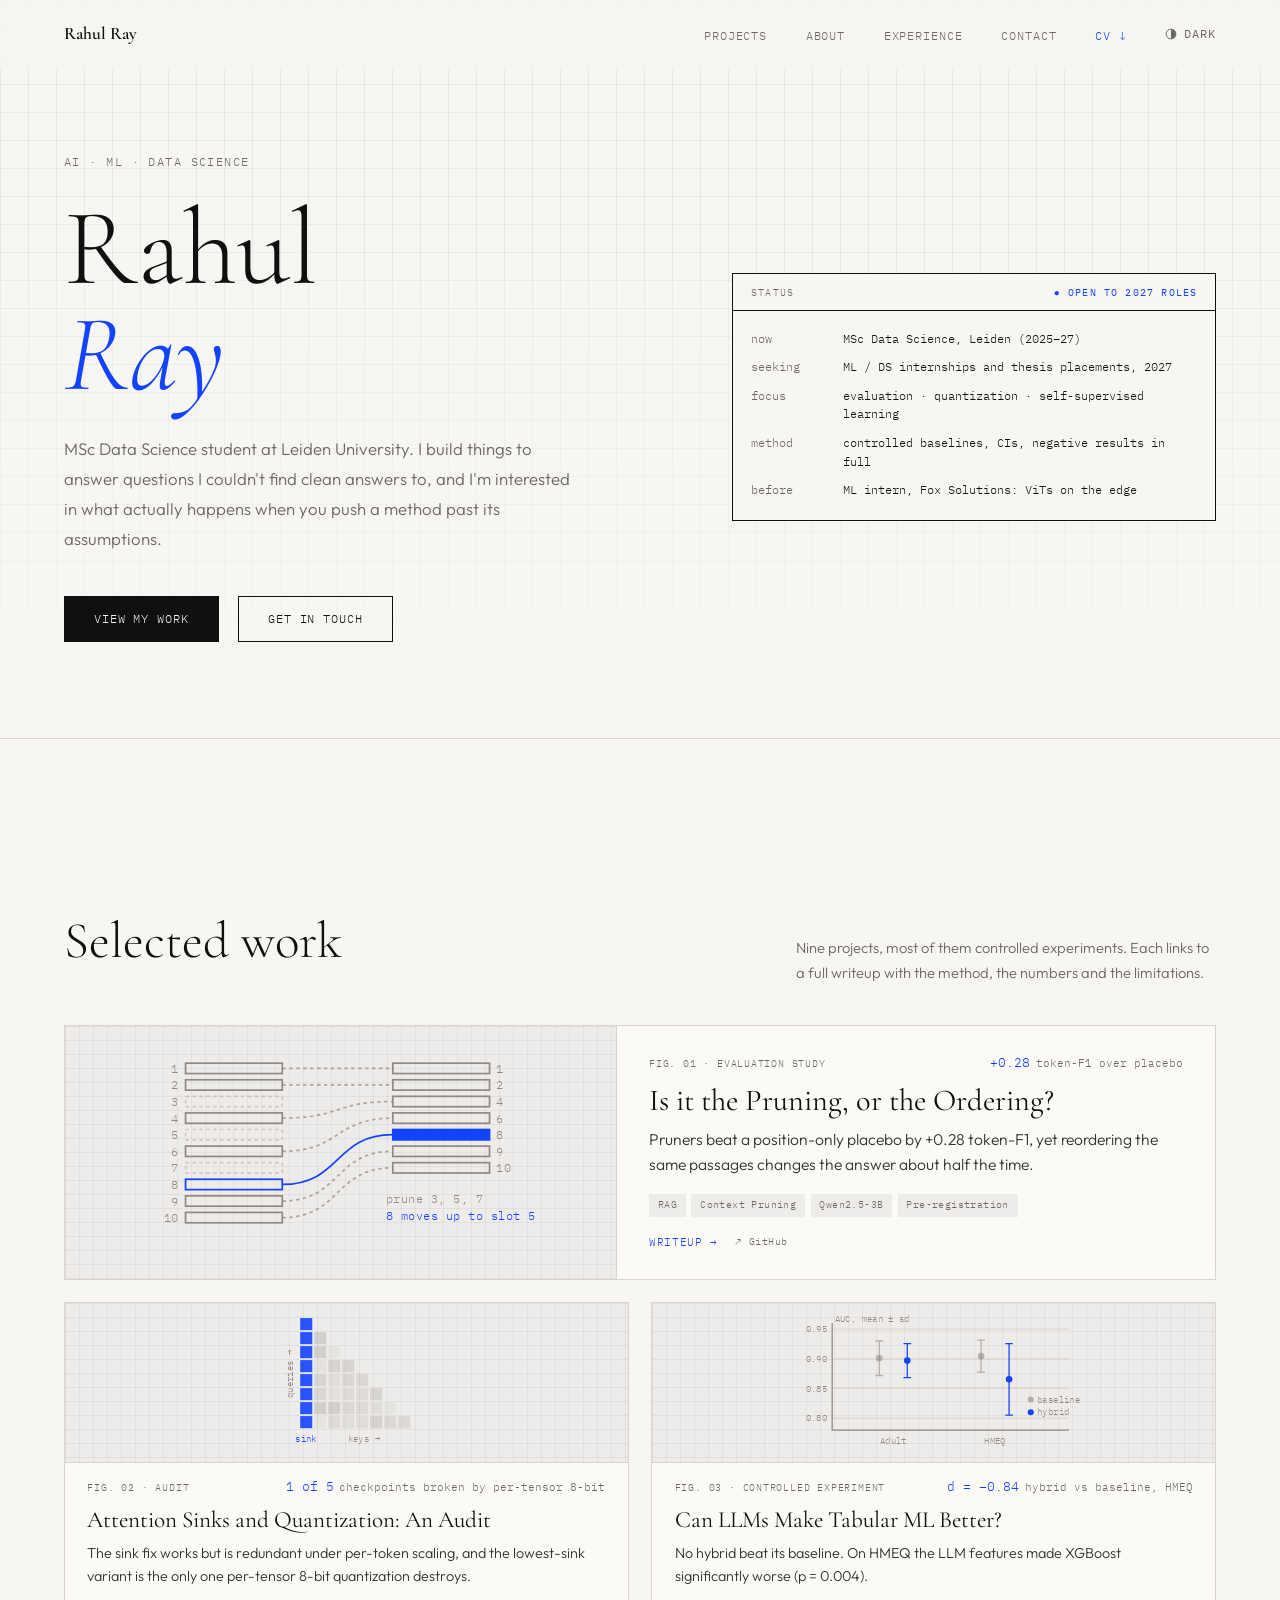
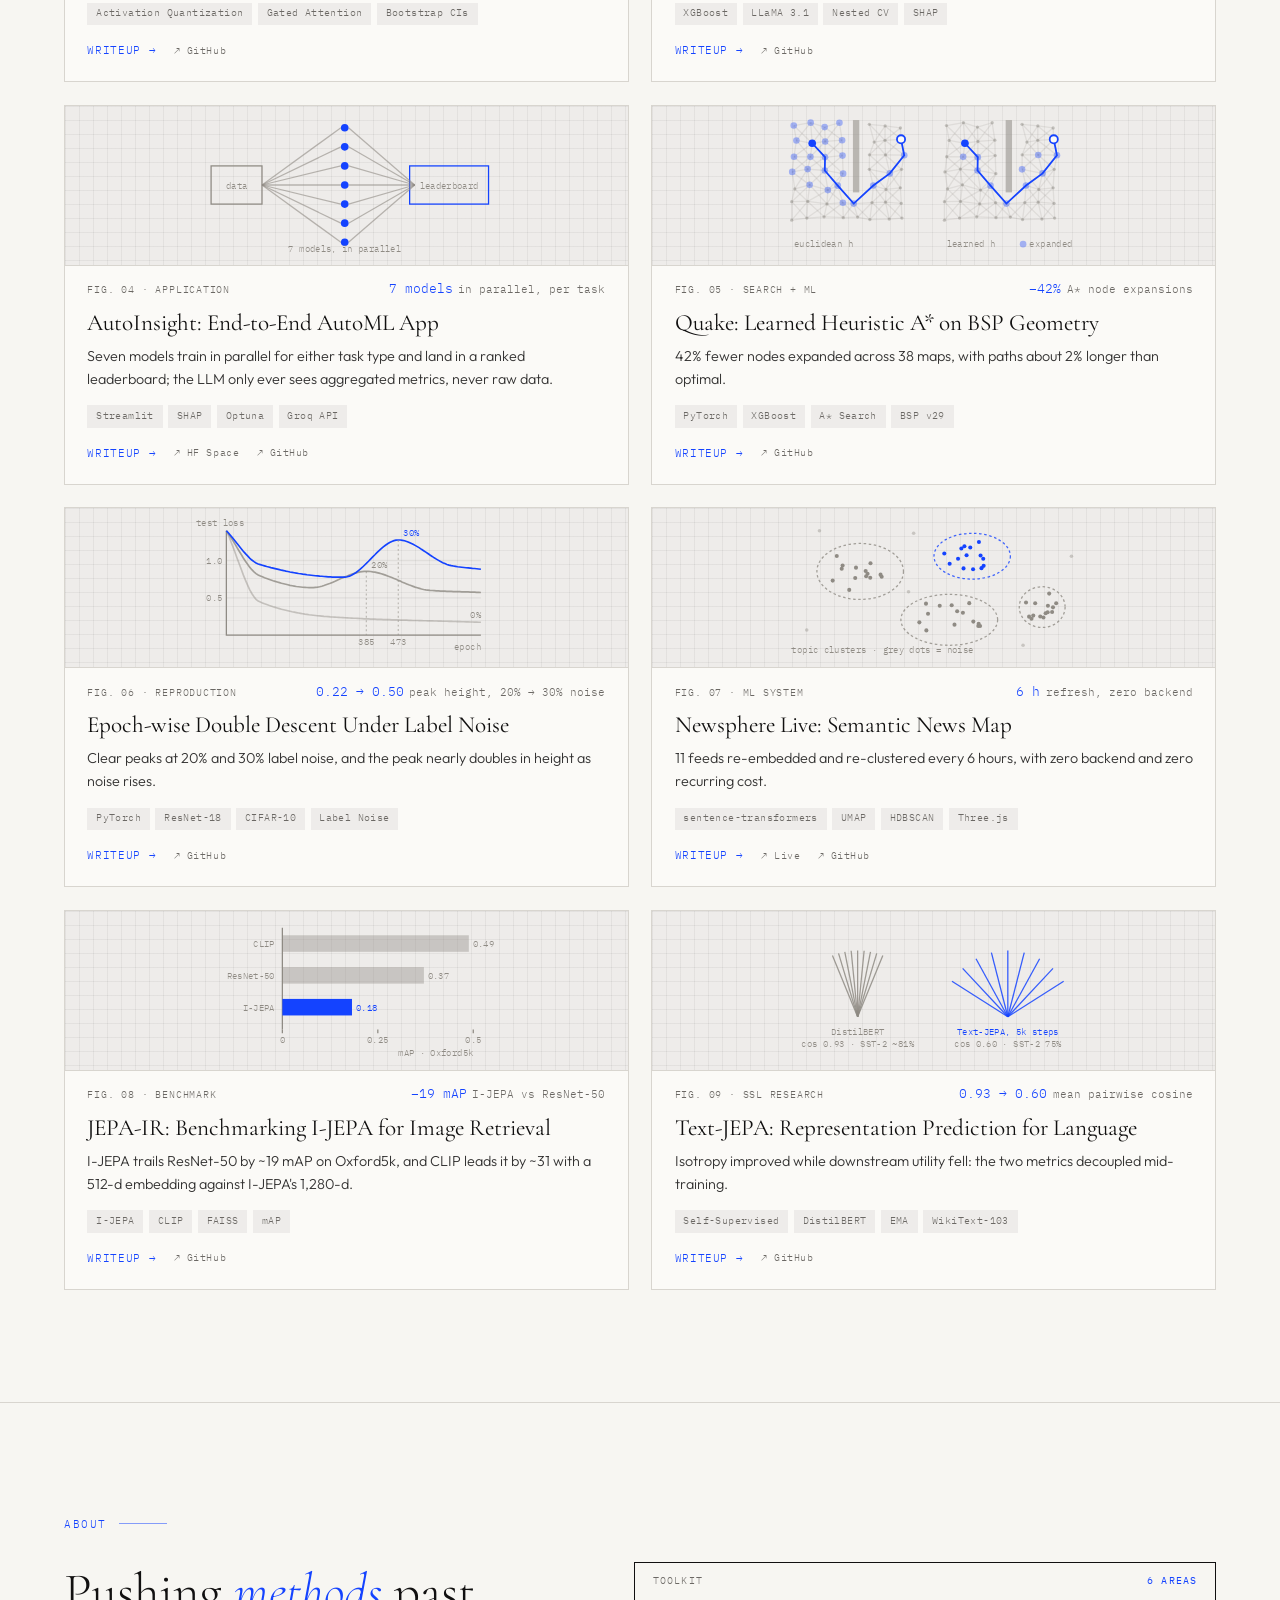
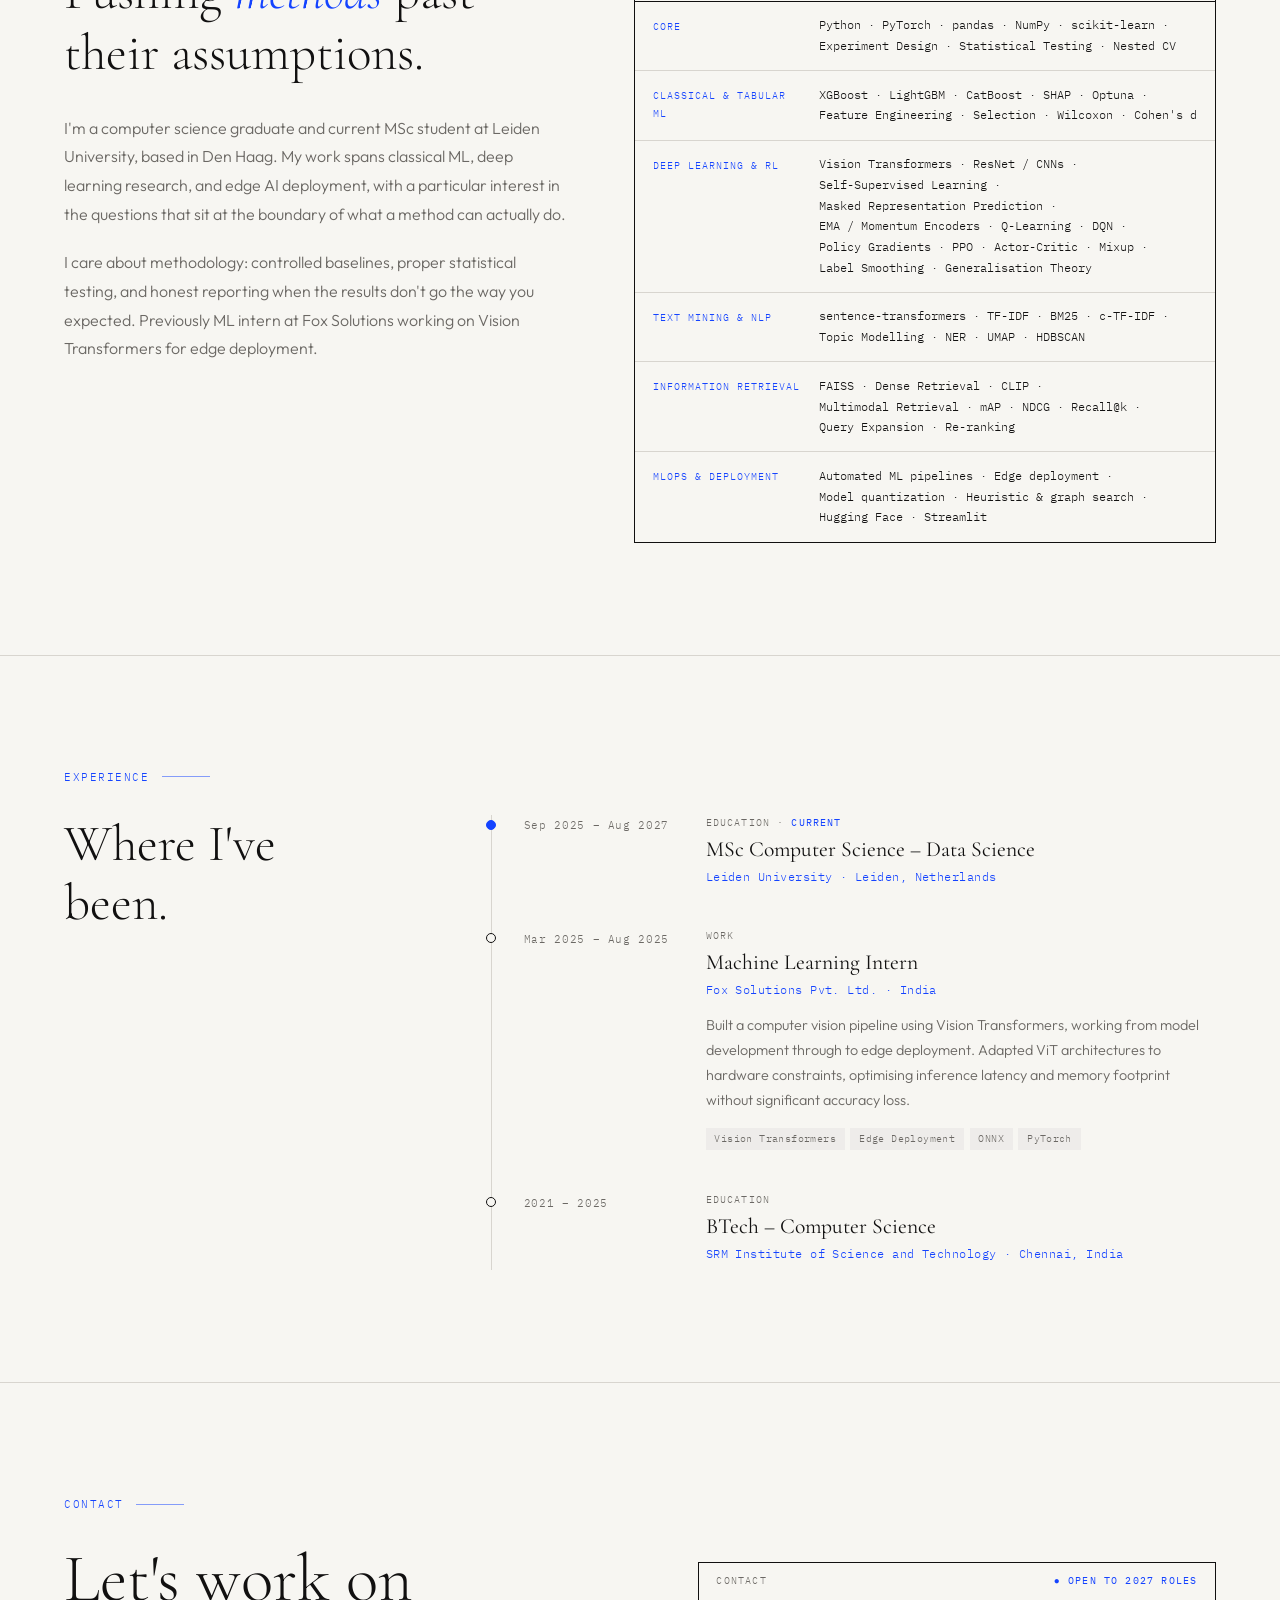
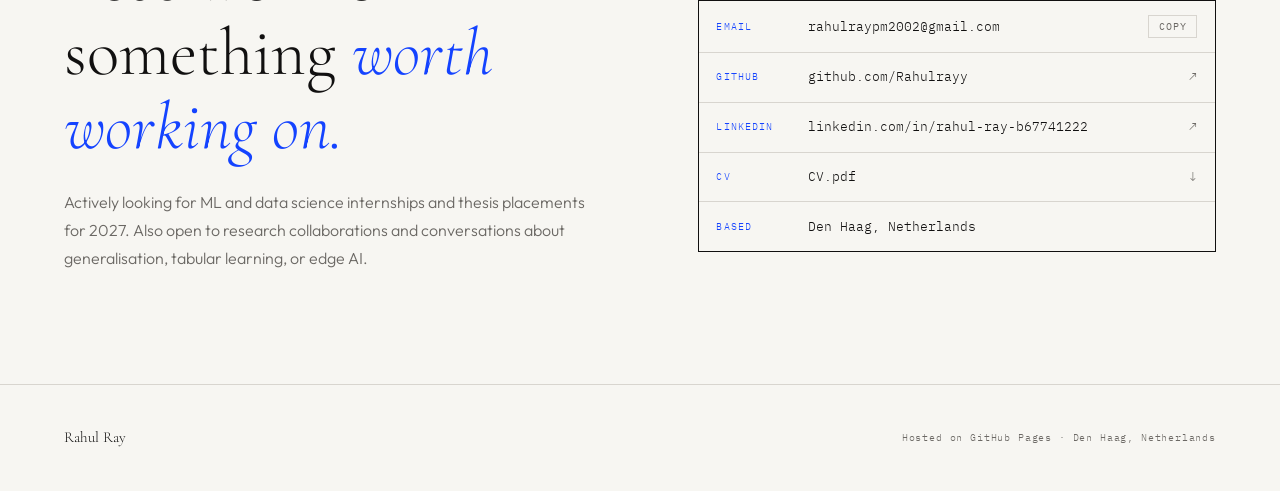
==== commit 0442bf2a: "Restyle Contact to match the notebook design - Text on the left; a bordered "Contact" panel on the r" ====
--- a/index.html
+++ b/index.html
@@ -200,15 +200,37 @@
 
     /* ── Contact ── */
     #contact { border-top: 1px solid var(--rule); }
-    .contact-inner { max-width: 640px; }
+    .contact-grid { display: grid; grid-template-columns: minmax(0, 1.1fr) minmax(0, 1fr); gap: 5vw; align-items: center; }
     .contact-heading { font-family: var(--serif); font-size: clamp(2.6rem, 5.5vw, 4.2rem); font-weight: 300; line-height: 1.1; margin-bottom: 1.5rem; }
     .contact-heading em { font-style: italic; color: var(--accent); }
-    .contact-sub { font-size: 1rem; color: var(--muted); margin-bottom: 3rem; line-height: 1.75; }
-    .contact-sub a { color: var(--accent); border-bottom: 1px solid transparent; transition: border-color 0.2s; }
-    .contact-sub a:hover { border-color: var(--accent); }
+    .contact-sub { font-size: 1rem; color: var(--muted); line-height: 1.75; max-width: 540px; }
+
+    /* Contact panel: same language as the status and toolkit panels. */
+    .contact-panel { background: var(--bg); border: 1px solid var(--ink); font-family: var(--mono); }
+    .ct-list { list-style: none; }
+    .ct-row {
+      position: relative; display: grid; grid-template-columns: 76px minmax(0, 1fr) auto;
+      gap: 1rem; align-items: center; padding: 0.85rem 1.1rem; transition: background 0.2s;
+    }
+    .ct-row + .ct-row { border-top: 1px solid var(--rule); }
+    .ct-key { font-size: 0.64rem; letter-spacing: 0.1em; text-transform: uppercase; color: var(--accent); }
+    .ct-val { font-size: 0.8rem; color: var(--ink); overflow-wrap: anywhere; transition: color 0.2s; }
+    /* Each linked row is clickable end to end; the copy button sits above that. */
+    .ct-row a.ct-val::after { content: ''; position: absolute; inset: 0; }
+    .ct-row:has(a.ct-val):hover { background: var(--surface); }
+    .ct-row:hover a.ct-val { color: var(--accent); }
+    .ct-go { color: var(--muted); font-size: 0.8rem; }
+    .ct-copy {
+      position: relative; z-index: 1; cursor: pointer;
+      font-family: var(--mono); font-size: 0.6rem; letter-spacing: 0.1em; text-transform: uppercase;
+      background: var(--bg); color: var(--muted); border: 1px solid var(--rule); padding: 0.25rem 0.6rem;
+      transition: color 0.2s, border-color 0.2s;
+    }
+    .ct-copy:hover { color: var(--ink); border-color: var(--ink); }
+    .ct-copy.done { color: var(--accent); border-color: var(--accent); }
 
     @media (max-width: 768px) {
-      .about-grid, .exp-layout { grid-template-columns: 1fr; }
+      .about-grid, .exp-layout, .contact-grid { grid-template-columns: 1fr; }
       .exp-heading { position: static; }
       #hero { grid-template-columns: 1fr; gap: 2.5rem; }
       .cards { grid-template-columns: 1fr; }
@@ -242,7 +264,11 @@
       .log-role { font-size: 1.15rem; }
 
       .contact-heading { font-size: clamp(1.9rem, 8vw, 3rem); }
-      .contact-sub { font-size: 0.95rem; margin-bottom: 2rem; }
+      .contact-sub { font-size: 0.95rem; }
+      .contact-grid { gap: 2.2rem; }
+      /* Narrow: label above value so addresses get the full width and don't split. */
+      .ct-row { grid-template-columns: minmax(0, 1fr) auto; gap: 0.25rem 0.8rem; padding: 0.75rem 0.95rem; }
+      .ct-key { grid-column: 1 / -1; }
     }
   </style>
 </head>
@@ -482,15 +508,23 @@
   <!-- Contact -->
   <section id="contact">
     <p class="section-label reveal">Contact</p>
-    <div class="contact-inner">
-      <h2 class="contact-heading reveal">Let's work on something <em>worth working on.</em></h2>
-      <p class="contact-sub reveal">
-        Actively looking for ML and data science internships and thesis placements for 2027. Also open to research
-        collaborations and conversations about generalisation, tabular learning, or edge AI.
-        Reach me at <a href="mailto:rahulraypm2002@gmail.com">rahulraypm2002@gmail.com</a>,
-        find my work on <a href="https://github.com/Rahulrayy" target="_blank">GitHub</a>,
-        or connect on <a href="https://linkedin.com/in/rahul-ray-b67741222" target="_blank">LinkedIn</a>.
-      </p>
+    <div class="contact-grid">
+      <div class="reveal">
+        <h2 class="contact-heading">Let's work on something <em>worth working on.</em></h2>
+        <p class="contact-sub">
+          Actively looking for ML and data science internships and thesis placements for 2027. Also open to research collaborations and conversations about generalisation, tabular learning, or edge AI.
+        </p>
+      </div>
+      <div class="contact-panel reveal">
+        <div class="panel-head"><span>Contact</span><b>● Open to 2027 roles</b></div>
+        <ul class="ct-list">
+          <li class="ct-row"><span class="ct-key">email</span><a class="ct-val" href="mailto:rahulraypm2002@gmail.com">rahulraypm2002@gmail.com</a><button type="button" class="ct-copy" data-copy="rahulraypm2002@gmail.com" aria-live="polite">Copy</button></li>
+          <li class="ct-row"><span class="ct-key">github</span><a class="ct-val" href="https://github.com/Rahulrayy" target="_blank" rel="noopener">github.com/Rahulrayy</a><span class="ct-go" aria-hidden="true">↗</span></li>
+          <li class="ct-row"><span class="ct-key">linkedin</span><a class="ct-val" href="https://linkedin.com/in/rahul-ray-b67741222" target="_blank" rel="noopener">linkedin.com/in/rahul-ray-b67741222</a><span class="ct-go" aria-hidden="true">↗</span></li>
+          <li class="ct-row"><span class="ct-key">cv</span><a class="ct-val" href="CV.pdf" download>CV.pdf</a><span class="ct-go" aria-hidden="true">↓</span></li>
+          <li class="ct-row"><span class="ct-key">based</span><span class="ct-val">Den Haag, Netherlands</span><span></span></li>
+        </ul>
+      </div>
     </div>
   </section>
 
@@ -523,6 +557,22 @@
     )
     document.querySelectorAll('.reveal').forEach(el => observer.observe(el))
 
+    // Copy email: mailto does nothing without a mail app, so offer the address itself.
+    document.querySelectorAll('.ct-copy').forEach(b => b.addEventListener('click', async () => {
+      try {
+        await navigator.clipboard.writeText(b.dataset.copy)
+        b.textContent = 'Copied'
+      } catch (e) {
+        // Clipboard blocked: select the address so it can be copied by hand.
+        const r = document.createRange()
+        r.selectNodeContents(b.previousElementSibling)
+        getSelection().removeAllRanges(); getSelection().addRange(r)
+        b.textContent = 'Selected'
+      }
+      b.classList.add('done')
+      setTimeout(() => { b.textContent = 'Copy'; b.classList.remove('done') }, 1800)
+    }))
+
   </script>
 </body>
 </html>
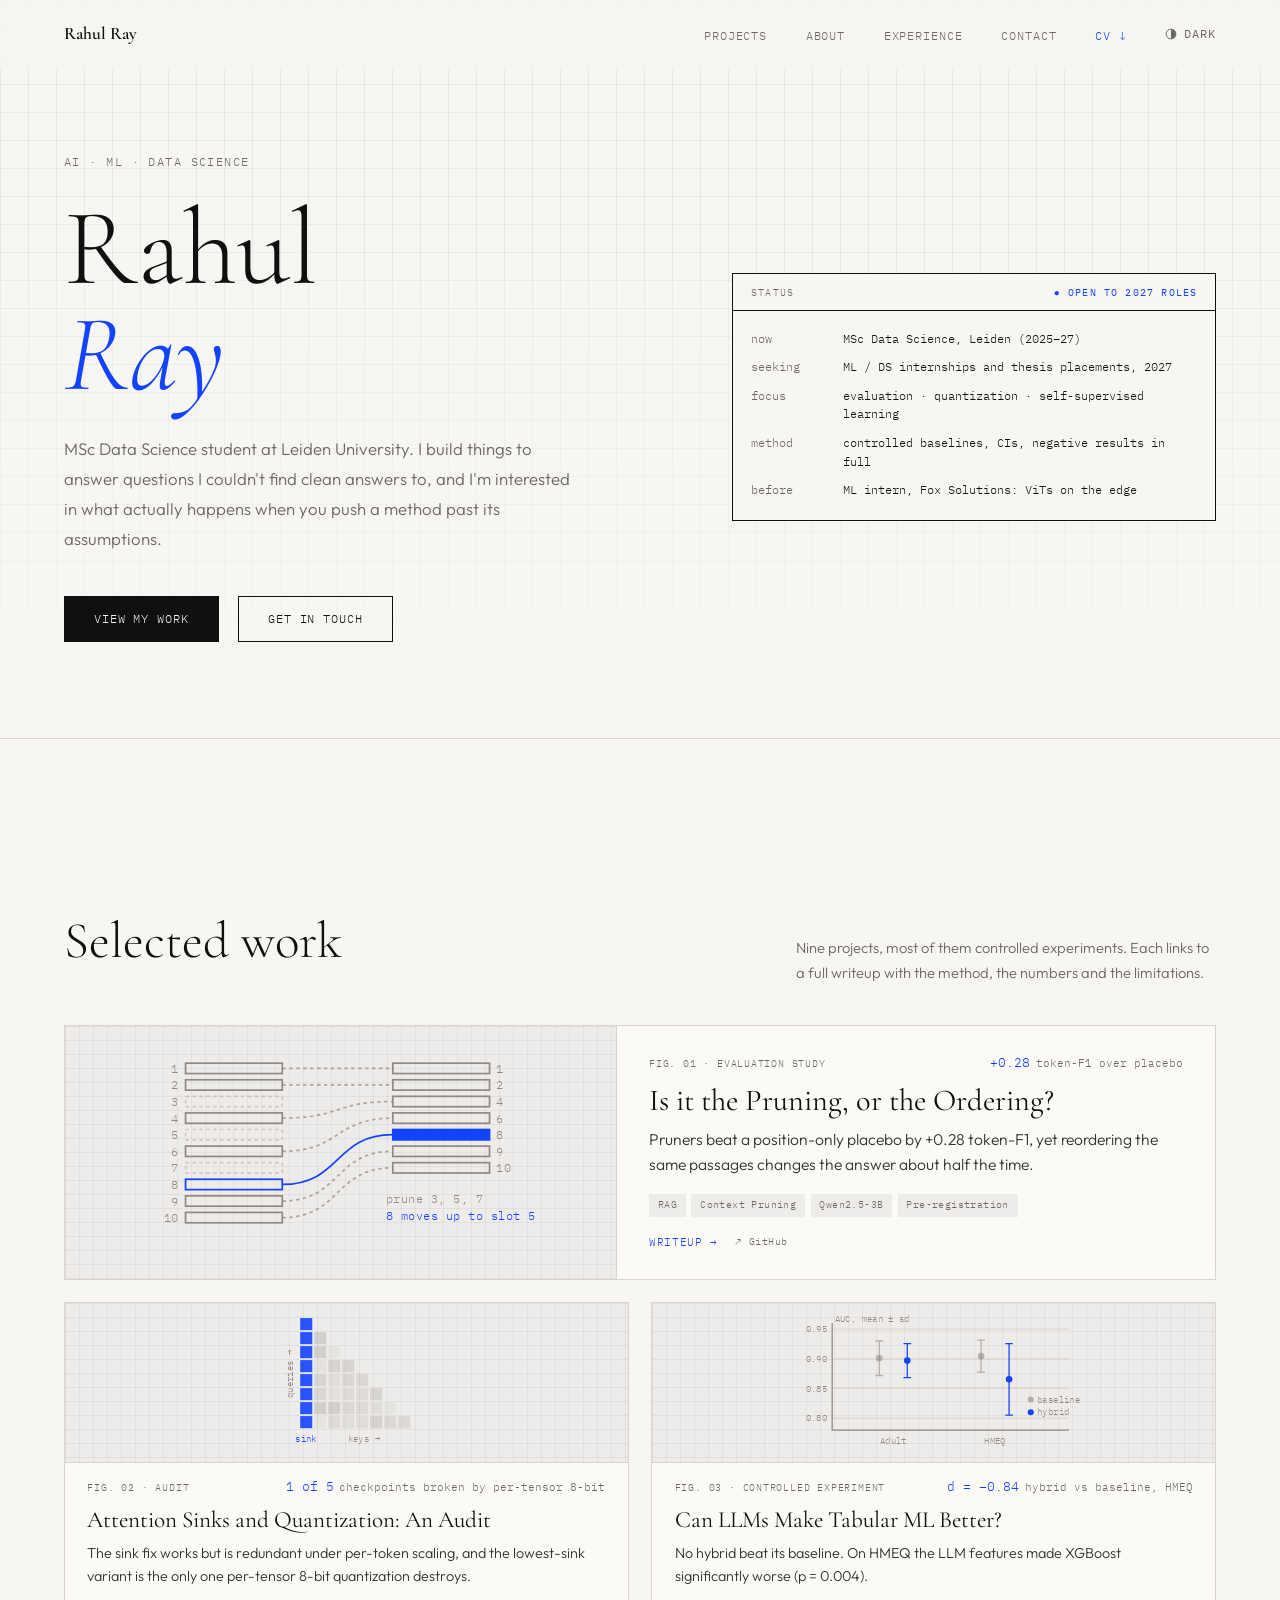
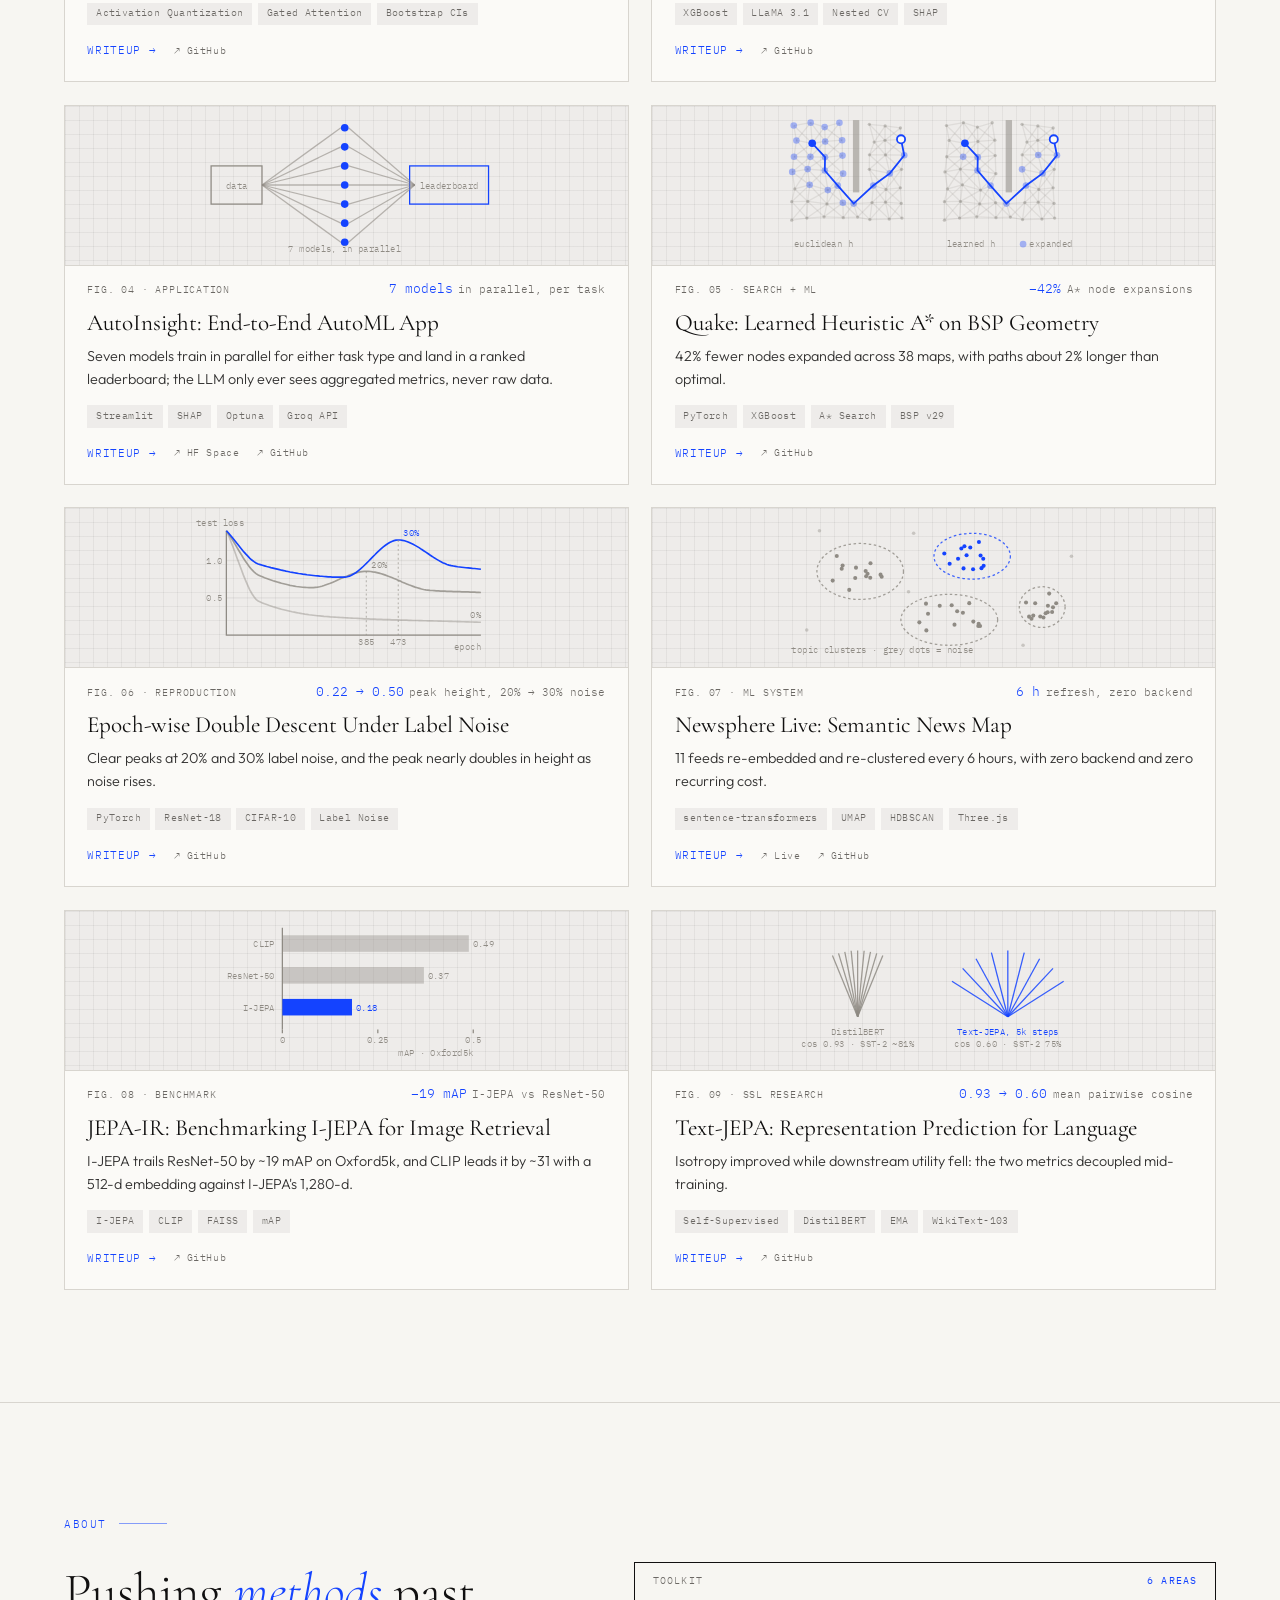
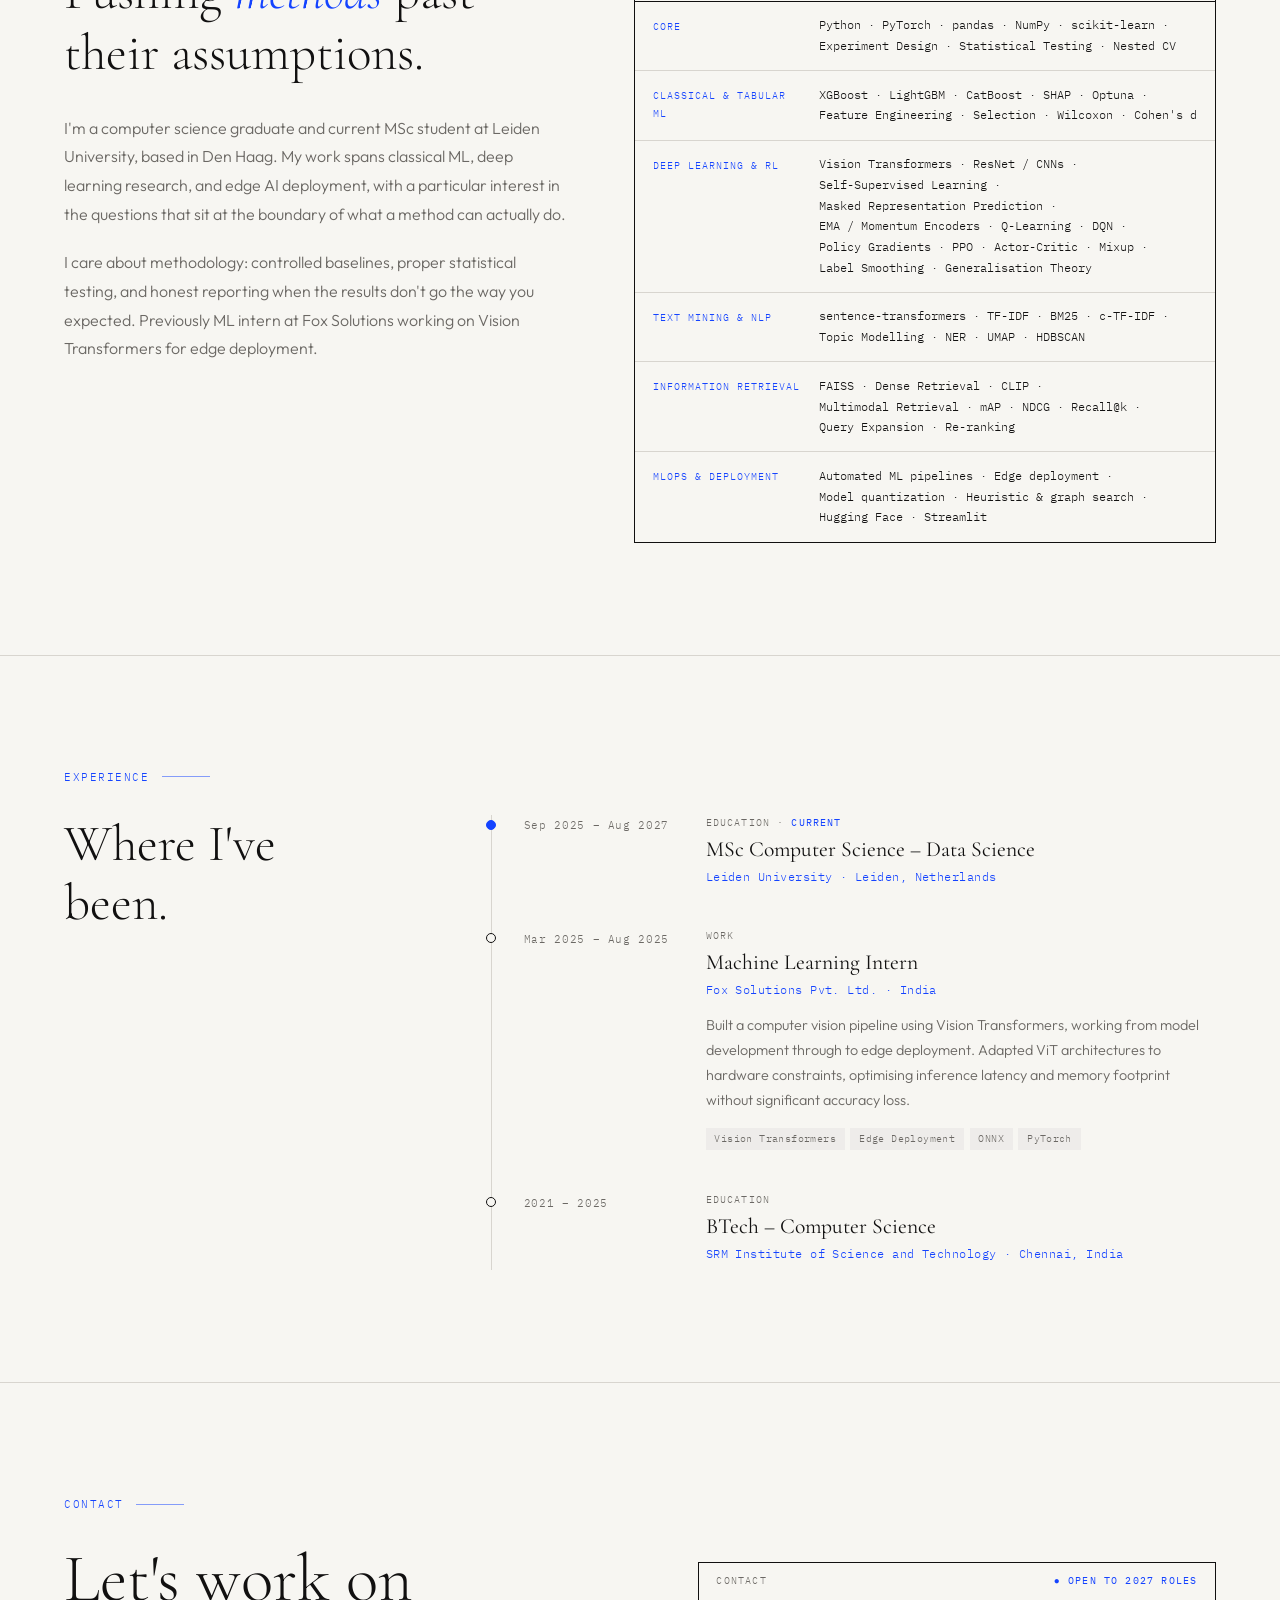
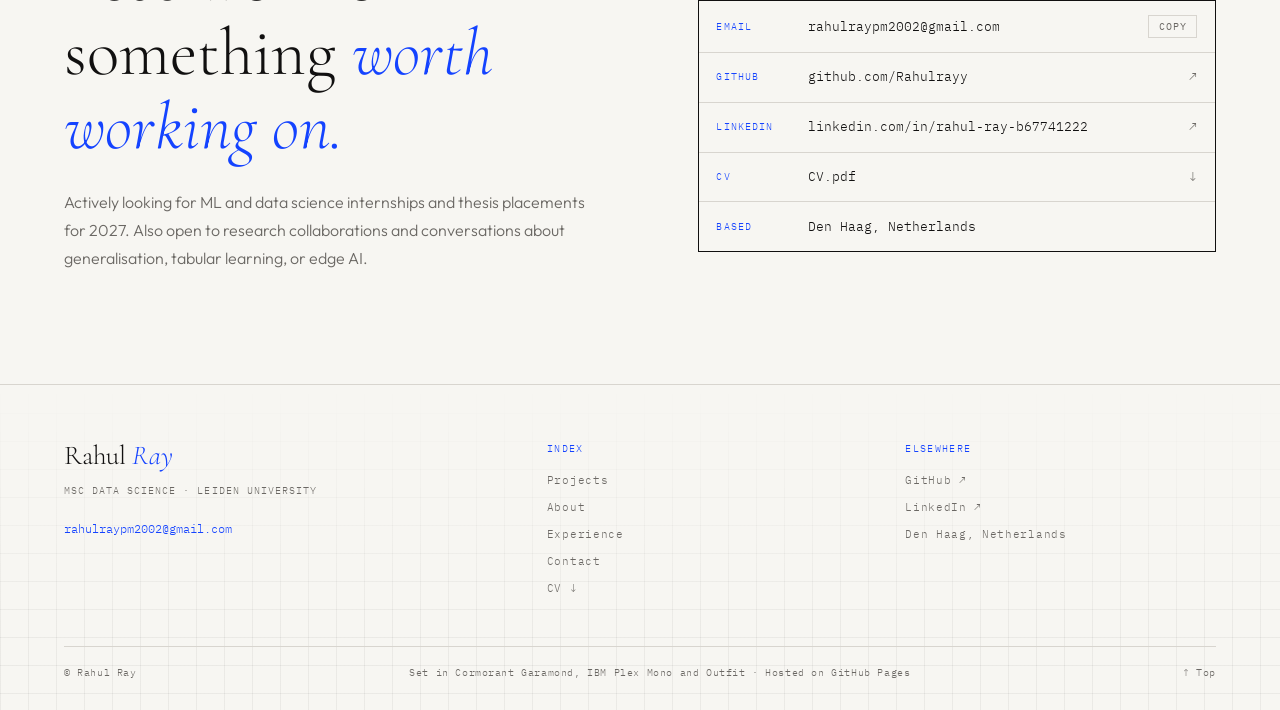
==== commit fbc4321a: "Restyle footer to match the notebook design - One footer on every page: name, "MSc Data Science · Le" ====
--- a/index.html
+++ b/index.html
@@ -528,9 +528,33 @@
     </div>
   </section>
 
-  <footer>
-    <span class="footer-name">Rahul Ray</span>
-    <span class="footer-note">Hosted on GitHub Pages · Den Haag, Netherlands</span>
+  <footer class="site-footer">
+    <div class="ft-grid">
+      <div class="ft-id">
+        <a class="ft-name" href="index.html">Rahul <em>Ray</em></a>
+        <p class="ft-sub">MSc Data Science · Leiden University</p>
+        <a class="ft-mail" href="mailto:rahulraypm2002@gmail.com">rahulraypm2002@gmail.com</a>
+      </div>
+      <div class="ft-col" role="navigation" aria-label="Site">
+        <p class="ft-label">Index</p>
+        <a href="index.html#projects">Projects</a>
+        <a href="index.html#about">About</a>
+        <a href="index.html#experience">Experience</a>
+        <a href="index.html#contact">Contact</a>
+        <a href="CV.pdf" download>CV ↓</a>
+      </div>
+      <div class="ft-col">
+        <p class="ft-label">Elsewhere</p>
+        <a href="https://github.com/Rahulrayy" target="_blank" rel="noopener">GitHub ↗</a>
+        <a href="https://linkedin.com/in/rahul-ray-b67741222" target="_blank" rel="noopener">LinkedIn ↗</a>
+        <span>Den Haag, Netherlands</span>
+      </div>
+    </div>
+    <div class="ft-base">
+      <span>© Rahul Ray</span>
+      <span>Set in Cormorant Garamond, IBM Plex Mono and Outfit&nbsp;· Hosted on GitHub Pages</span>
+      <a href="#" class="ft-top">↑ Top</a>
+    </div>
   </footer>
 
   <script>
--- a/style.css
+++ b/style.css
@@ -127,14 +127,39 @@
 .btn.primary { background: var(--ink); color: var(--bg); }
 .btn.primary:hover { background: var(--accent); border-color: var(--accent); }
 
-/* ── Footer ── */
-footer {
-  padding: 2.5rem 5vw; border-top: 1px solid var(--rule);
-  display: flex; justify-content: space-between; align-items: center;
-  flex-wrap: wrap; gap: 1rem;
-}
-.footer-name { font-family: var(--serif); font-size: 0.95rem; }
-.footer-note { font-family: var(--mono); font-size: 0.65rem; letter-spacing: 0.08em; color: var(--muted); }
+/* ── Footer ──────────────────────────────────────────────────
+   Bookends the hero: the same graph paper, fading upward.
+   ────────────────────────────────────────────────────────────── */
+.site-footer {
+  position: relative; isolation: isolate;
+  padding: 3.5rem 5vw 1.8rem; border-top: 1px solid var(--rule);
+}
+.site-footer::before {
+  content: ''; position: absolute; inset: 0; z-index: -1; pointer-events: none;
+  background-image:
+    linear-gradient(var(--grid-line) 1px, transparent 1px),
+    linear-gradient(90deg, var(--grid-line) 1px, transparent 1px);
+  background-size: 28px 28px;
+  -webkit-mask-image: linear-gradient(to top, #000 25%, transparent);
+          mask-image: linear-gradient(to top, #000 25%, transparent);
+}
+.ft-grid { display: grid; grid-template-columns: minmax(0, 1.4fr) minmax(0, 1fr) minmax(0, 1fr); gap: 2.5rem 3rem; align-items: start; }
+.ft-name { font-family: var(--serif); font-size: 1.7rem; font-weight: 300; line-height: 1.1; }
+.ft-name em { font-style: italic; color: var(--accent); }
+.ft-sub { font-family: var(--mono); font-size: 0.64rem; letter-spacing: 0.1em; text-transform: uppercase; color: var(--muted); margin: 0.6rem 0 0.9rem; }
+.ft-mail { font-family: var(--mono); font-size: 0.76rem; color: var(--accent); border-bottom: 1px solid transparent; transition: border-color 0.2s; }
+.ft-mail:hover { border-color: var(--accent); }
+.ft-col { display: flex; flex-direction: column; gap: 0.5rem; font-family: var(--mono); font-size: 0.7rem; letter-spacing: 0.06em; color: var(--muted); }
+.ft-col a { color: var(--muted); width: fit-content; transition: color 0.2s; }
+.ft-col a:hover { color: var(--ink); }
+.ft-label { font-size: 0.6rem; letter-spacing: 0.14em; text-transform: uppercase; color: var(--accent); margin-bottom: 0.35rem; }
+.ft-base {
+  display: flex; justify-content: space-between; align-items: baseline; flex-wrap: wrap; gap: 0.6rem 2rem;
+  margin-top: 3rem; padding-top: 1.1rem; border-top: 1px solid var(--rule);
+  font-family: var(--mono); font-size: 0.62rem; letter-spacing: 0.06em; color: var(--muted);
+}
+.ft-top { color: var(--muted); transition: color 0.2s; }
+.ft-top:hover { color: var(--accent); }
 
 /* ── Animations ── */
 @keyframes fadeUp {
@@ -186,6 +211,11 @@
   nav.nav-open .nav-toggle span:nth-child(3) { transform: translateY(-6.5px) rotate(-45deg); }
 
   .btn { padding: 0.65rem 1.4rem; font-size: 0.7rem; }
+
+  .site-footer { padding: 2.8rem 6vw 1.6rem; }
+  .ft-grid { grid-template-columns: 1fr 1fr; gap: 2rem 1.5rem; }
+  .ft-id { grid-column: 1 / -1; }
+  .ft-base { flex-direction: column; gap: 0.45rem; margin-top: 2.2rem; }
 }
 
 /* ── Reduced motion ──────────────────────────────────────────
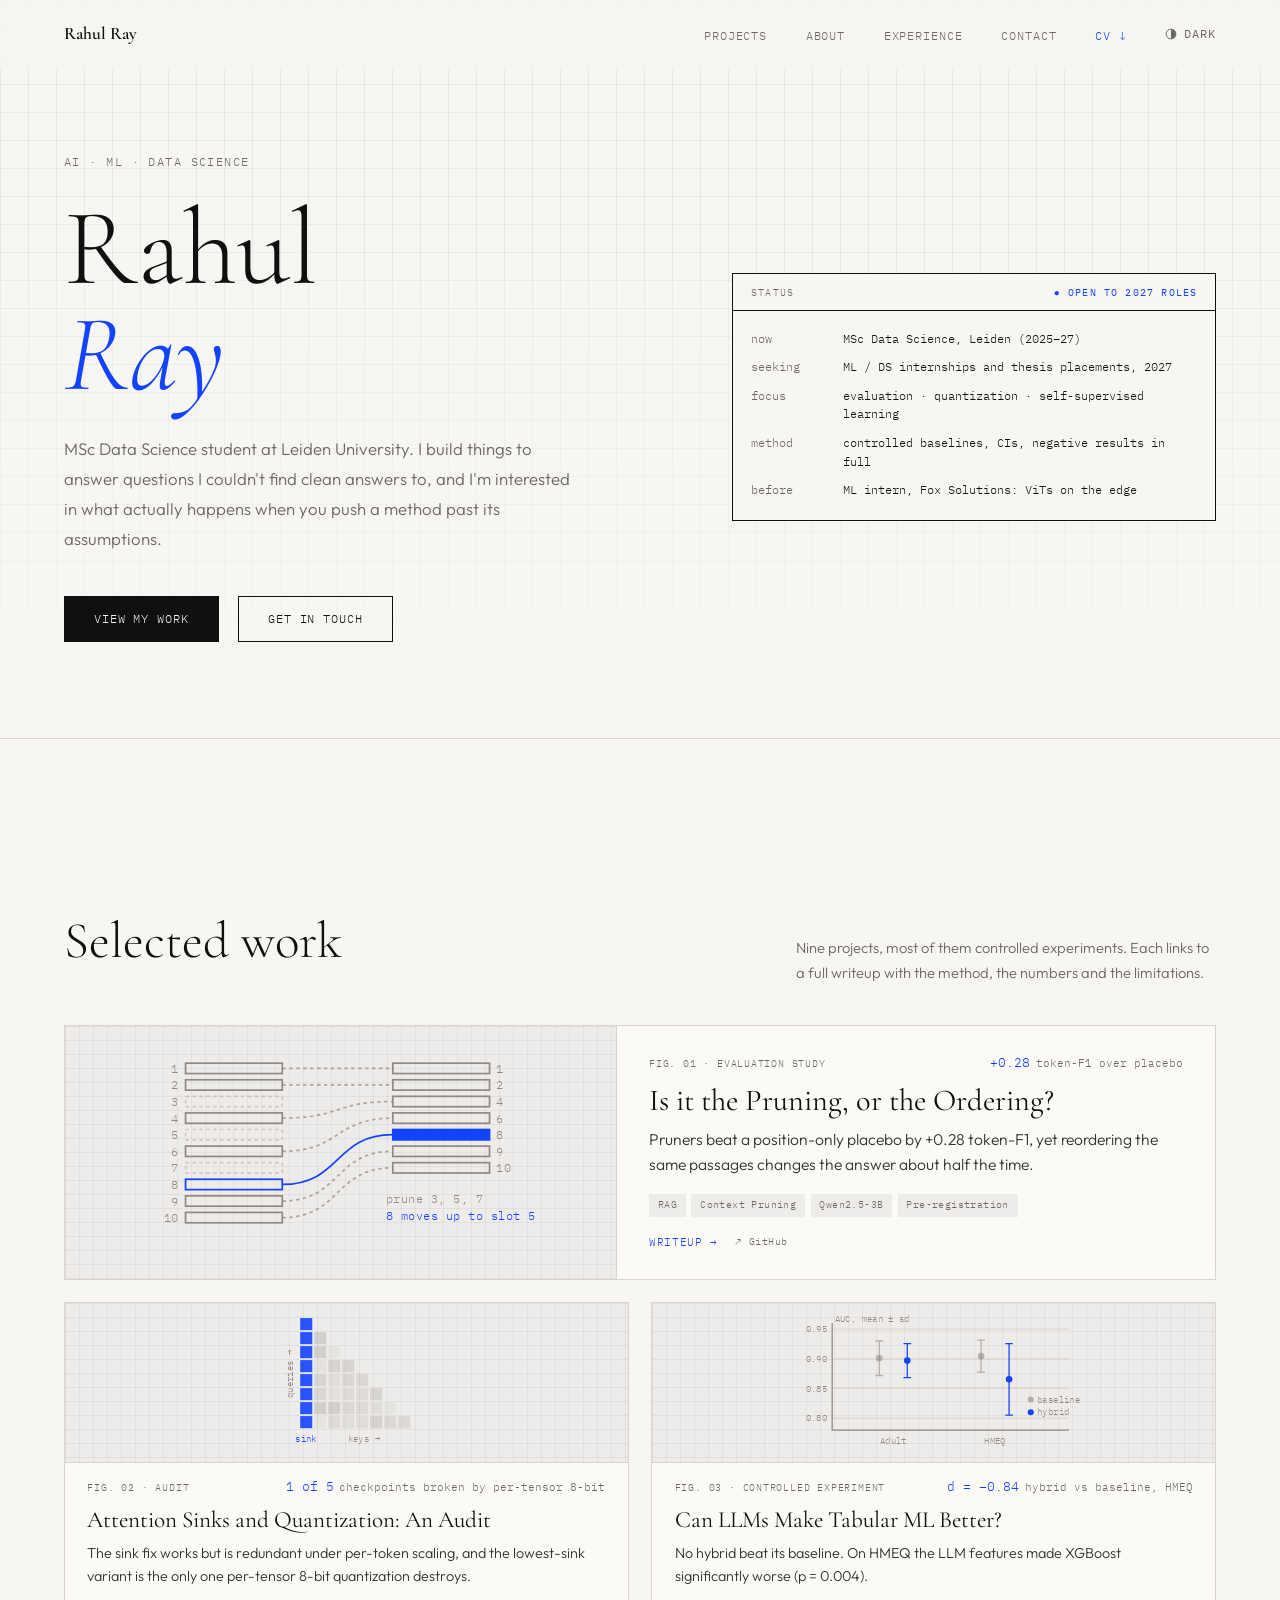
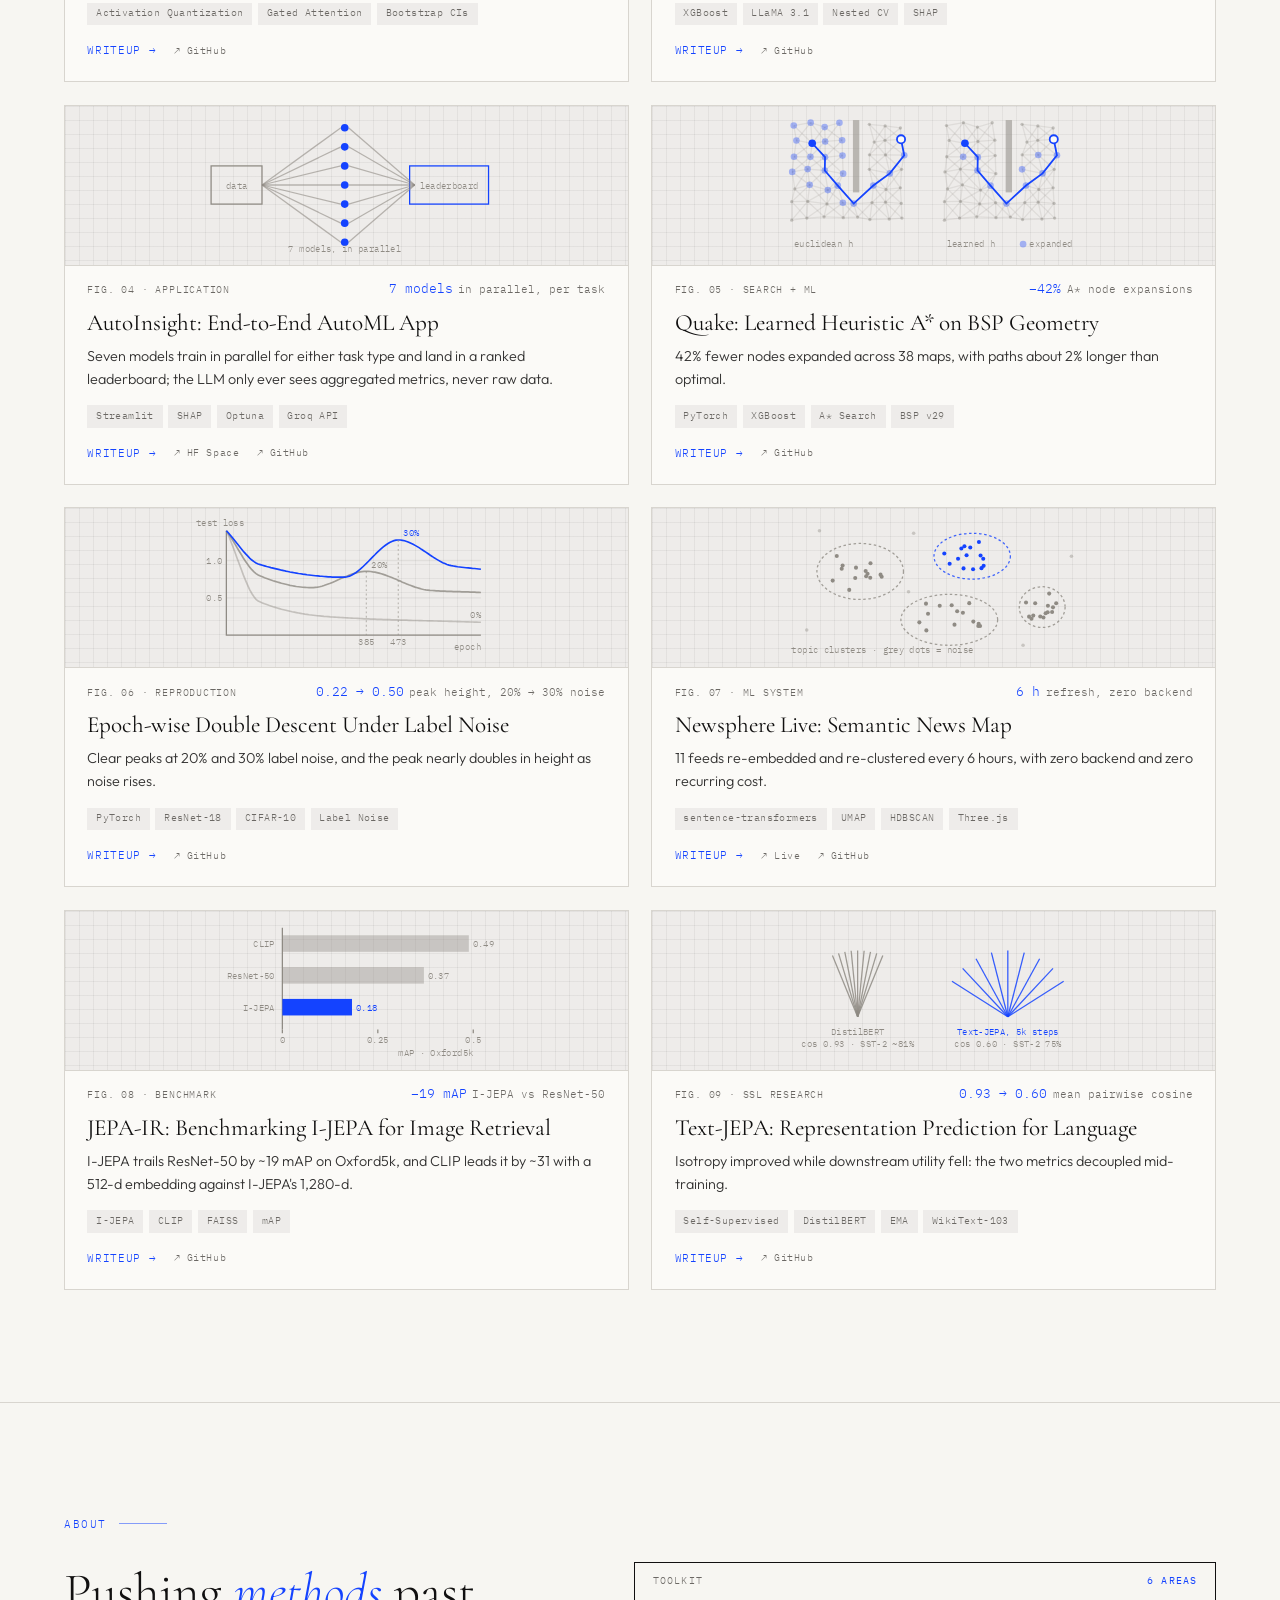
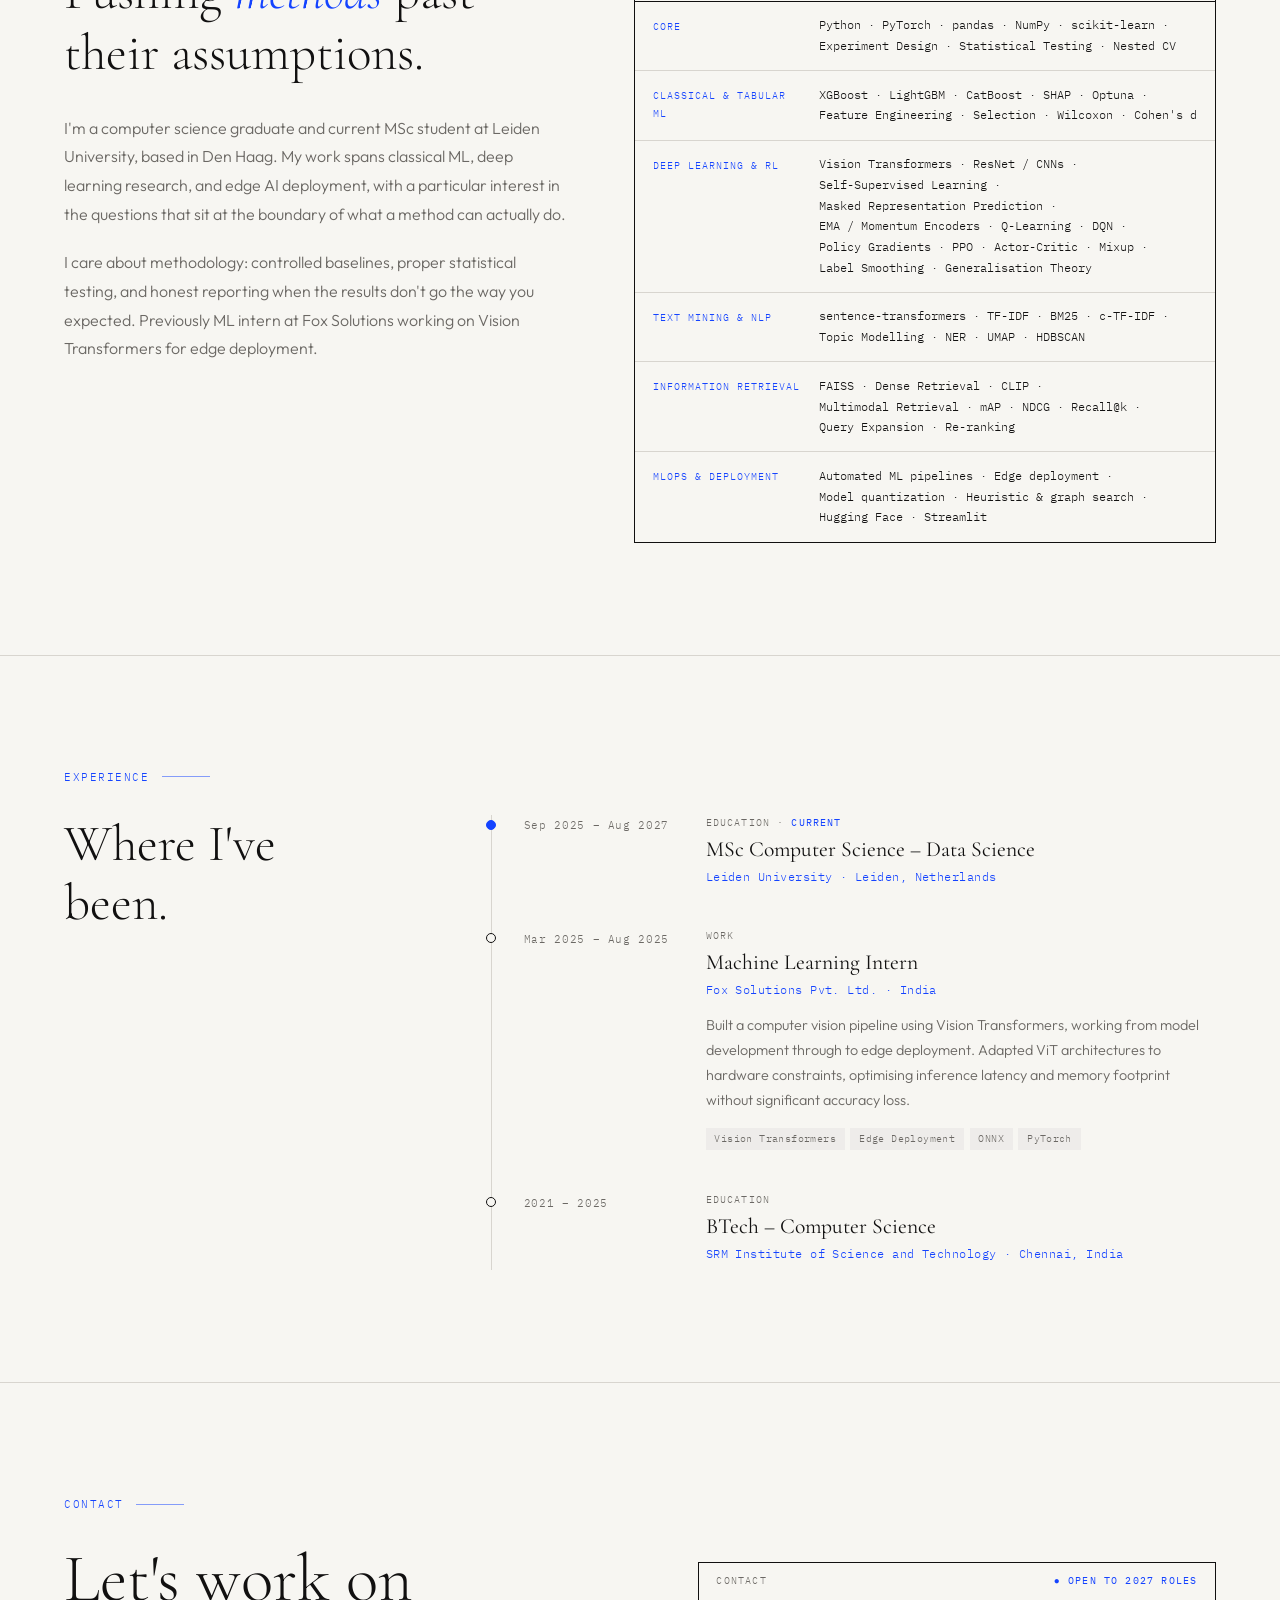
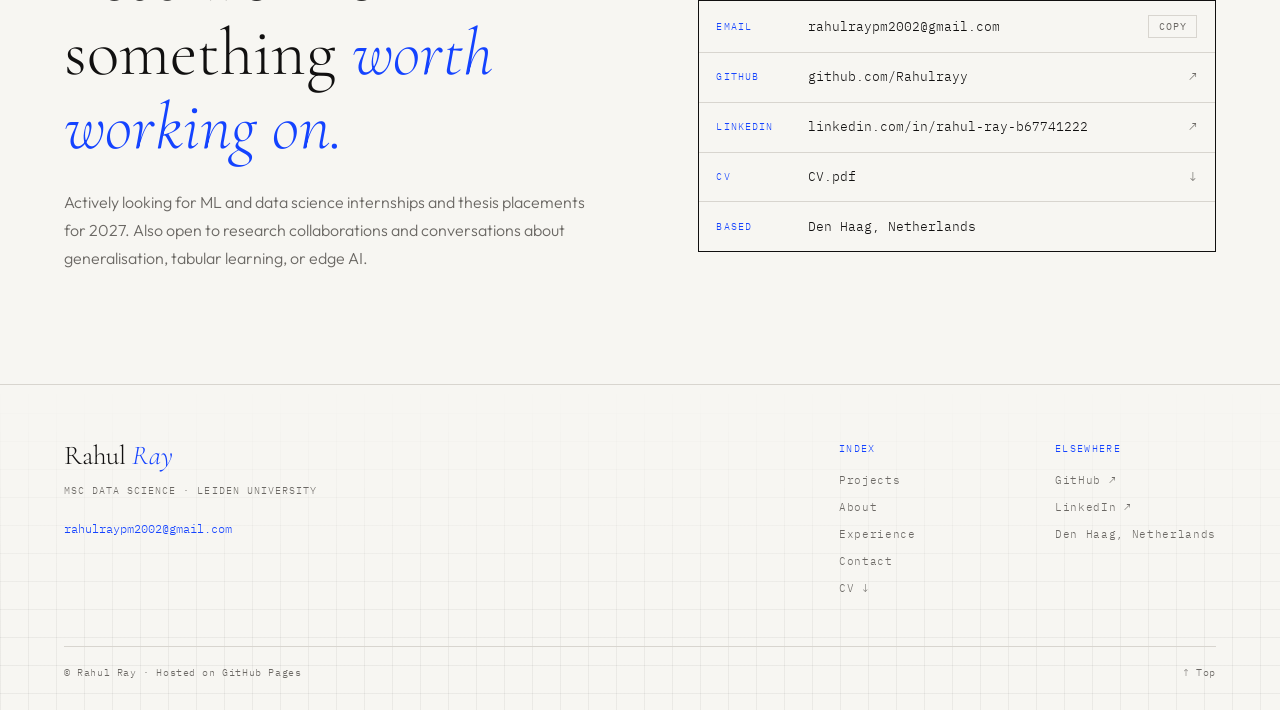
==== commit 3f60e074: "Fix footer layout, drop the colophon, stop toolkit overflow - Footer: remove the "Set in ..." coloph" ====
--- a/index.html
+++ b/index.html
@@ -94,7 +94,8 @@
     .tk-row + .tk-row { border-top: 1px solid var(--rule); }
     .tk-row dt { font-size: 0.64rem; letter-spacing: 0.1em; text-transform: uppercase; color: var(--accent); padding-top: 0.15rem; }
     .tk-row dd { font-size: 0.76rem; line-height: 1.7; color: var(--ink); }
-    .tk-row dd span { white-space: nowrap; }  /* break between terms, never inside one */
+    /* Each term stays whole when it fits, but may wrap in a narrow column rather than overflow. */
+    .tk-row dd span { display: inline-block; max-width: 100%; }
 
     /* ── projects ── */
     #projects { border-top: 1px solid var(--rule); }
@@ -228,6 +229,11 @@
     }
     .ct-copy:hover { color: var(--ink); border-color: var(--ink); }
     .ct-copy.done { color: var(--accent); border-color: var(--accent); }
+
+    /* Mid widths: the toolkit column is narrow, so put each label above its terms. */
+    @media (max-width: 1100px) {
+      .tk-row { grid-template-columns: 1fr; gap: 0.3rem; }
+    }
 
     @media (max-width: 768px) {
       .about-grid, .exp-layout, .contact-grid { grid-template-columns: 1fr; }
@@ -458,12 +464,12 @@
       <div class="toolkit reveal">
         <div class="panel-head"><span>Toolkit</span><b>6 areas</b></div>
         <dl>
-          <div class="tk-row"><dt>Core</dt><dd><span>Python</span>&nbsp;· <span>PyTorch</span>&nbsp;· <span>pandas</span>&nbsp;· <span>NumPy</span>&nbsp;· <span>scikit-learn</span>&nbsp;· <span>Experiment Design</span>&nbsp;· <span>Statistical Testing</span>&nbsp;· <span>Nested CV</span></dd></div>
-          <div class="tk-row"><dt>Classical &amp; Tabular ML</dt><dd><span>XGBoost</span>&nbsp;· <span>LightGBM</span>&nbsp;· <span>CatBoost</span>&nbsp;· <span>SHAP</span>&nbsp;· <span>Optuna</span>&nbsp;· <span>Feature Engineering</span>&nbsp;· <span>Selection</span>&nbsp;· <span>Wilcoxon</span>&nbsp;· <span>Cohen's d</span></dd></div>
-          <div class="tk-row"><dt>Deep Learning &amp; RL</dt><dd><span>Vision Transformers</span>&nbsp;· <span>ResNet / CNNs</span>&nbsp;· <span>Self-Supervised Learning</span>&nbsp;· <span>Masked Representation Prediction</span>&nbsp;· <span>EMA / Momentum Encoders</span>&nbsp;· <span>Q-Learning</span>&nbsp;· <span>DQN</span>&nbsp;· <span>Policy Gradients</span>&nbsp;· <span>PPO</span>&nbsp;· <span>Actor-Critic</span>&nbsp;· <span>Mixup</span>&nbsp;· <span>Label Smoothing</span>&nbsp;· <span>Generalisation Theory</span></dd></div>
-          <div class="tk-row"><dt>Text Mining &amp; NLP</dt><dd><span>sentence-transformers</span>&nbsp;· <span>TF-IDF</span>&nbsp;· <span>BM25</span>&nbsp;· <span>c-TF-IDF</span>&nbsp;· <span>Topic Modelling</span>&nbsp;· <span>NER</span>&nbsp;· <span>UMAP</span>&nbsp;· <span>HDBSCAN</span></dd></div>
-          <div class="tk-row"><dt>Information Retrieval</dt><dd><span>FAISS</span>&nbsp;· <span>Dense Retrieval</span>&nbsp;· <span>CLIP</span>&nbsp;· <span>Multimodal Retrieval</span>&nbsp;· <span>mAP</span>&nbsp;· <span>NDCG</span>&nbsp;· <span>Recall@k</span>&nbsp;· <span>Query Expansion</span>&nbsp;· <span>Re-ranking</span></dd></div>
-          <div class="tk-row"><dt>MLOps &amp; Deployment</dt><dd><span>Automated ML pipelines</span>&nbsp;· <span>Edge deployment</span>&nbsp;· <span>Model quantization</span>&nbsp;· <span>Heuristic &amp; graph search</span>&nbsp;· <span>Hugging Face</span>&nbsp;· <span>Streamlit</span></dd></div>
+          <div class="tk-row"><dt>Core</dt><dd><span>Python&nbsp;·</span> <span>PyTorch&nbsp;·</span> <span>pandas&nbsp;·</span> <span>NumPy&nbsp;·</span> <span>scikit-learn&nbsp;·</span> <span>Experiment Design&nbsp;·</span> <span>Statistical Testing&nbsp;·</span> <span>Nested CV</span></dd></div>
+          <div class="tk-row"><dt>Classical &amp; Tabular ML</dt><dd><span>XGBoost&nbsp;·</span> <span>LightGBM&nbsp;·</span> <span>CatBoost&nbsp;·</span> <span>SHAP&nbsp;·</span> <span>Optuna&nbsp;·</span> <span>Feature Engineering&nbsp;·</span> <span>Selection&nbsp;·</span> <span>Wilcoxon&nbsp;·</span> <span>Cohen's d</span></dd></div>
+          <div class="tk-row"><dt>Deep Learning &amp; RL</dt><dd><span>Vision Transformers&nbsp;·</span> <span>ResNet / CNNs&nbsp;·</span> <span>Self-Supervised Learning&nbsp;·</span> <span>Masked Representation Prediction&nbsp;·</span> <span>EMA / Momentum Encoders&nbsp;·</span> <span>Q-Learning&nbsp;·</span> <span>DQN&nbsp;·</span> <span>Policy Gradients&nbsp;·</span> <span>PPO&nbsp;·</span> <span>Actor-Critic&nbsp;·</span> <span>Mixup&nbsp;·</span> <span>Label Smoothing&nbsp;·</span> <span>Generalisation Theory</span></dd></div>
+          <div class="tk-row"><dt>Text Mining &amp; NLP</dt><dd><span>sentence-transformers&nbsp;·</span> <span>TF-IDF&nbsp;·</span> <span>BM25&nbsp;·</span> <span>c-TF-IDF&nbsp;·</span> <span>Topic Modelling&nbsp;·</span> <span>NER&nbsp;·</span> <span>UMAP&nbsp;·</span> <span>HDBSCAN</span></dd></div>
+          <div class="tk-row"><dt>Information Retrieval</dt><dd><span>FAISS&nbsp;·</span> <span>Dense Retrieval&nbsp;·</span> <span>CLIP&nbsp;·</span> <span>Multimodal Retrieval&nbsp;·</span> <span>mAP&nbsp;·</span> <span>NDCG&nbsp;·</span> <span>Recall@k&nbsp;·</span> <span>Query Expansion&nbsp;·</span> <span>Re-ranking</span></dd></div>
+          <div class="tk-row"><dt>MLOps &amp; Deployment</dt><dd><span>Automated ML pipelines&nbsp;·</span> <span>Edge deployment&nbsp;·</span> <span>Model quantization&nbsp;·</span> <span>Heuristic &amp; graph search&nbsp;·</span> <span>Hugging Face&nbsp;·</span> <span>Streamlit</span></dd></div>
         </dl>
       </div>
     </div>
@@ -551,8 +557,7 @@
       </div>
     </div>
     <div class="ft-base">
-      <span>© Rahul Ray</span>
-      <span>Set in Cormorant Garamond, IBM Plex Mono and Outfit&nbsp;· Hosted on GitHub Pages</span>
+      <span>© Rahul Ray&nbsp;· Hosted on GitHub Pages</span>
       <a href="#" class="ft-top">↑ Top</a>
     </div>
   </footer>
--- a/style.css
+++ b/style.css
@@ -143,7 +143,9 @@
   -webkit-mask-image: linear-gradient(to top, #000 25%, transparent);
           mask-image: linear-gradient(to top, #000 25%, transparent);
 }
-.ft-grid { display: grid; grid-template-columns: minmax(0, 1.4fr) minmax(0, 1fr) minmax(0, 1fr); gap: 2.5rem 3rem; align-items: start; }
+/* Name block left; the two link columns sit together on the right. */
+.ft-grid { display: grid; grid-template-columns: minmax(0, 1fr) auto auto; gap: 2.5rem 5rem; align-items: start; }
+.ft-col { min-width: 8.5rem; }
 .ft-name { font-family: var(--serif); font-size: 1.7rem; font-weight: 300; line-height: 1.1; }
 .ft-name em { font-style: italic; color: var(--accent); }
 .ft-sub { font-family: var(--mono); font-size: 0.64rem; letter-spacing: 0.1em; text-transform: uppercase; color: var(--muted); margin: 0.6rem 0 0.9rem; }
@@ -161,6 +163,11 @@
 .ft-top { color: var(--muted); transition: color 0.2s; }
 .ft-top:hover { color: var(--accent); }
 
+@media (max-width: 900px) {
+  .ft-grid { grid-template-columns: 1fr 1fr; gap: 2rem 1.5rem; }
+  .ft-id { grid-column: 1 / -1; }
+}
+
 /* ── Animations ── */
 @keyframes fadeUp {
   from { opacity: 0; transform: translateY(20px); }
@@ -213,9 +220,7 @@
   .btn { padding: 0.65rem 1.4rem; font-size: 0.7rem; }
 
   .site-footer { padding: 2.8rem 6vw 1.6rem; }
-  .ft-grid { grid-template-columns: 1fr 1fr; gap: 2rem 1.5rem; }
-  .ft-id { grid-column: 1 / -1; }
-  .ft-base { flex-direction: column; gap: 0.45rem; margin-top: 2.2rem; }
+  .ft-base { margin-top: 2.2rem; }
 }
 
 /* ── Reduced motion ──────────────────────────────────────────
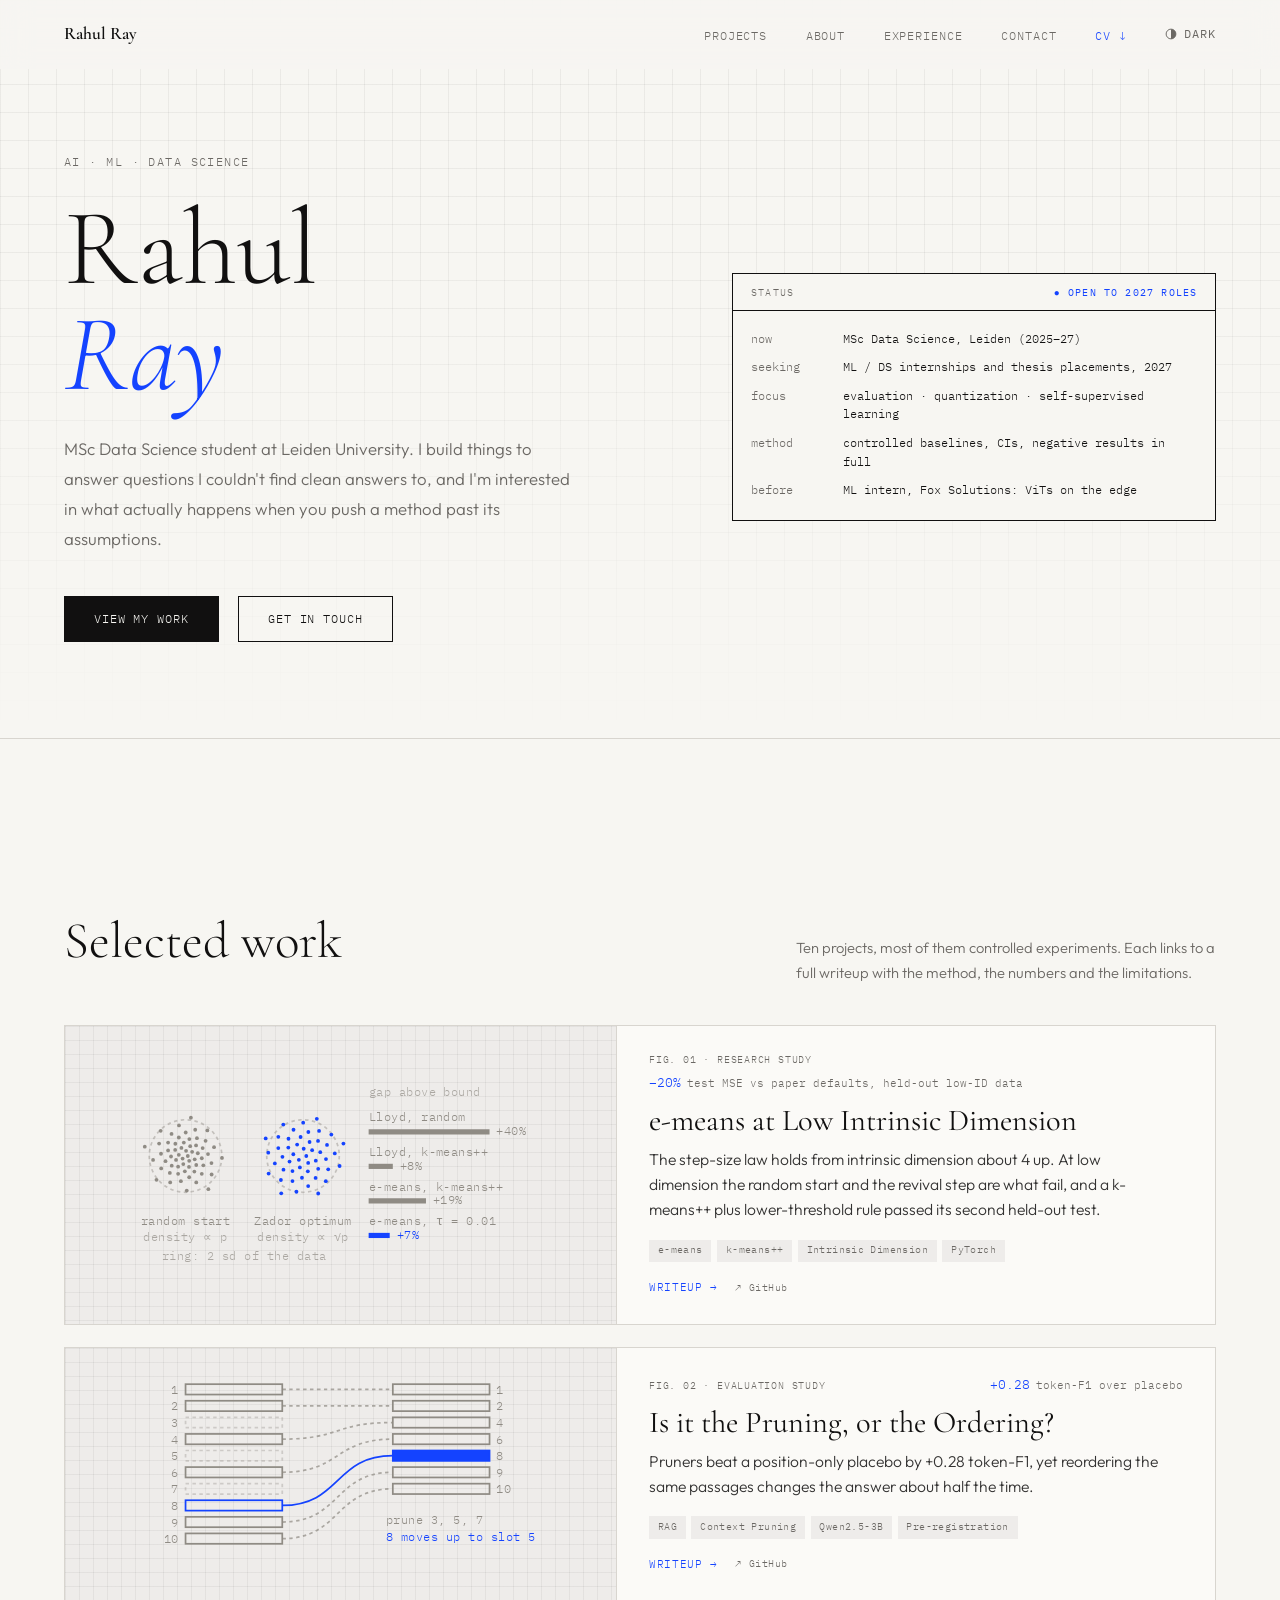
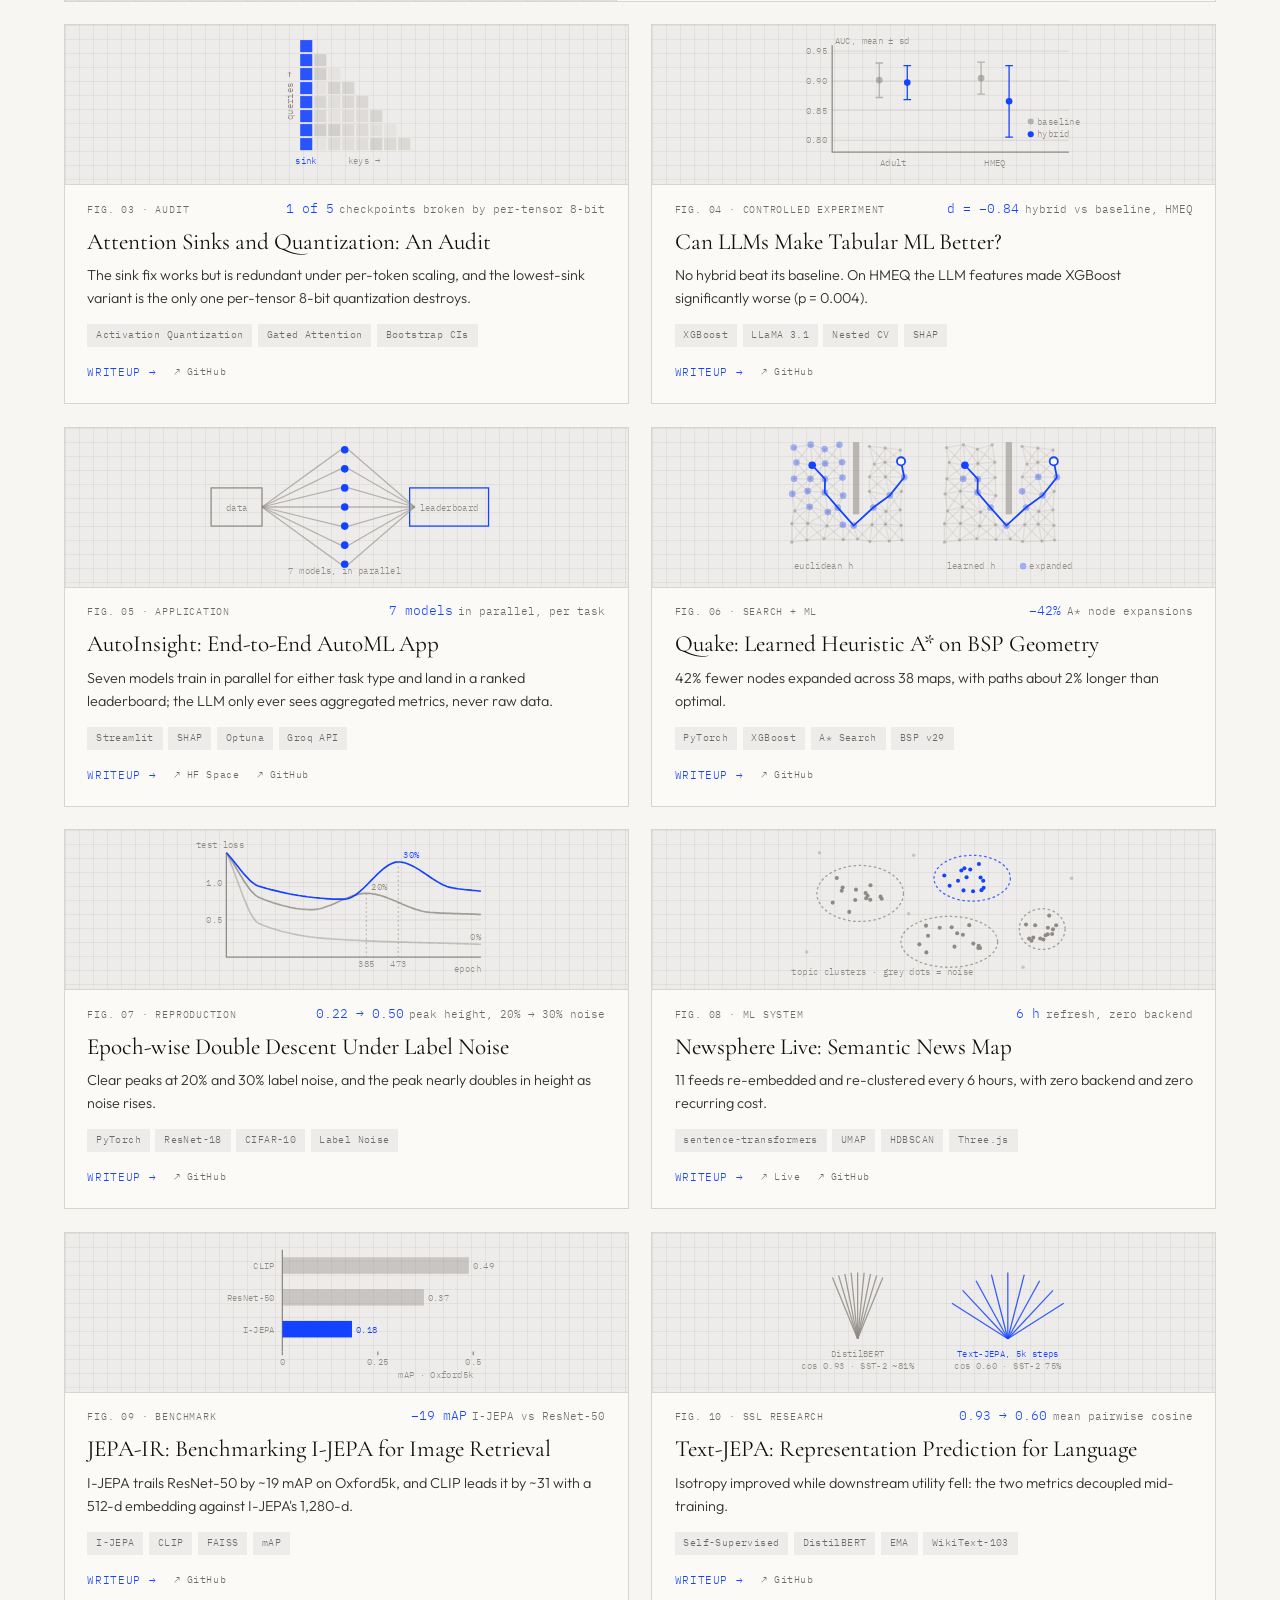
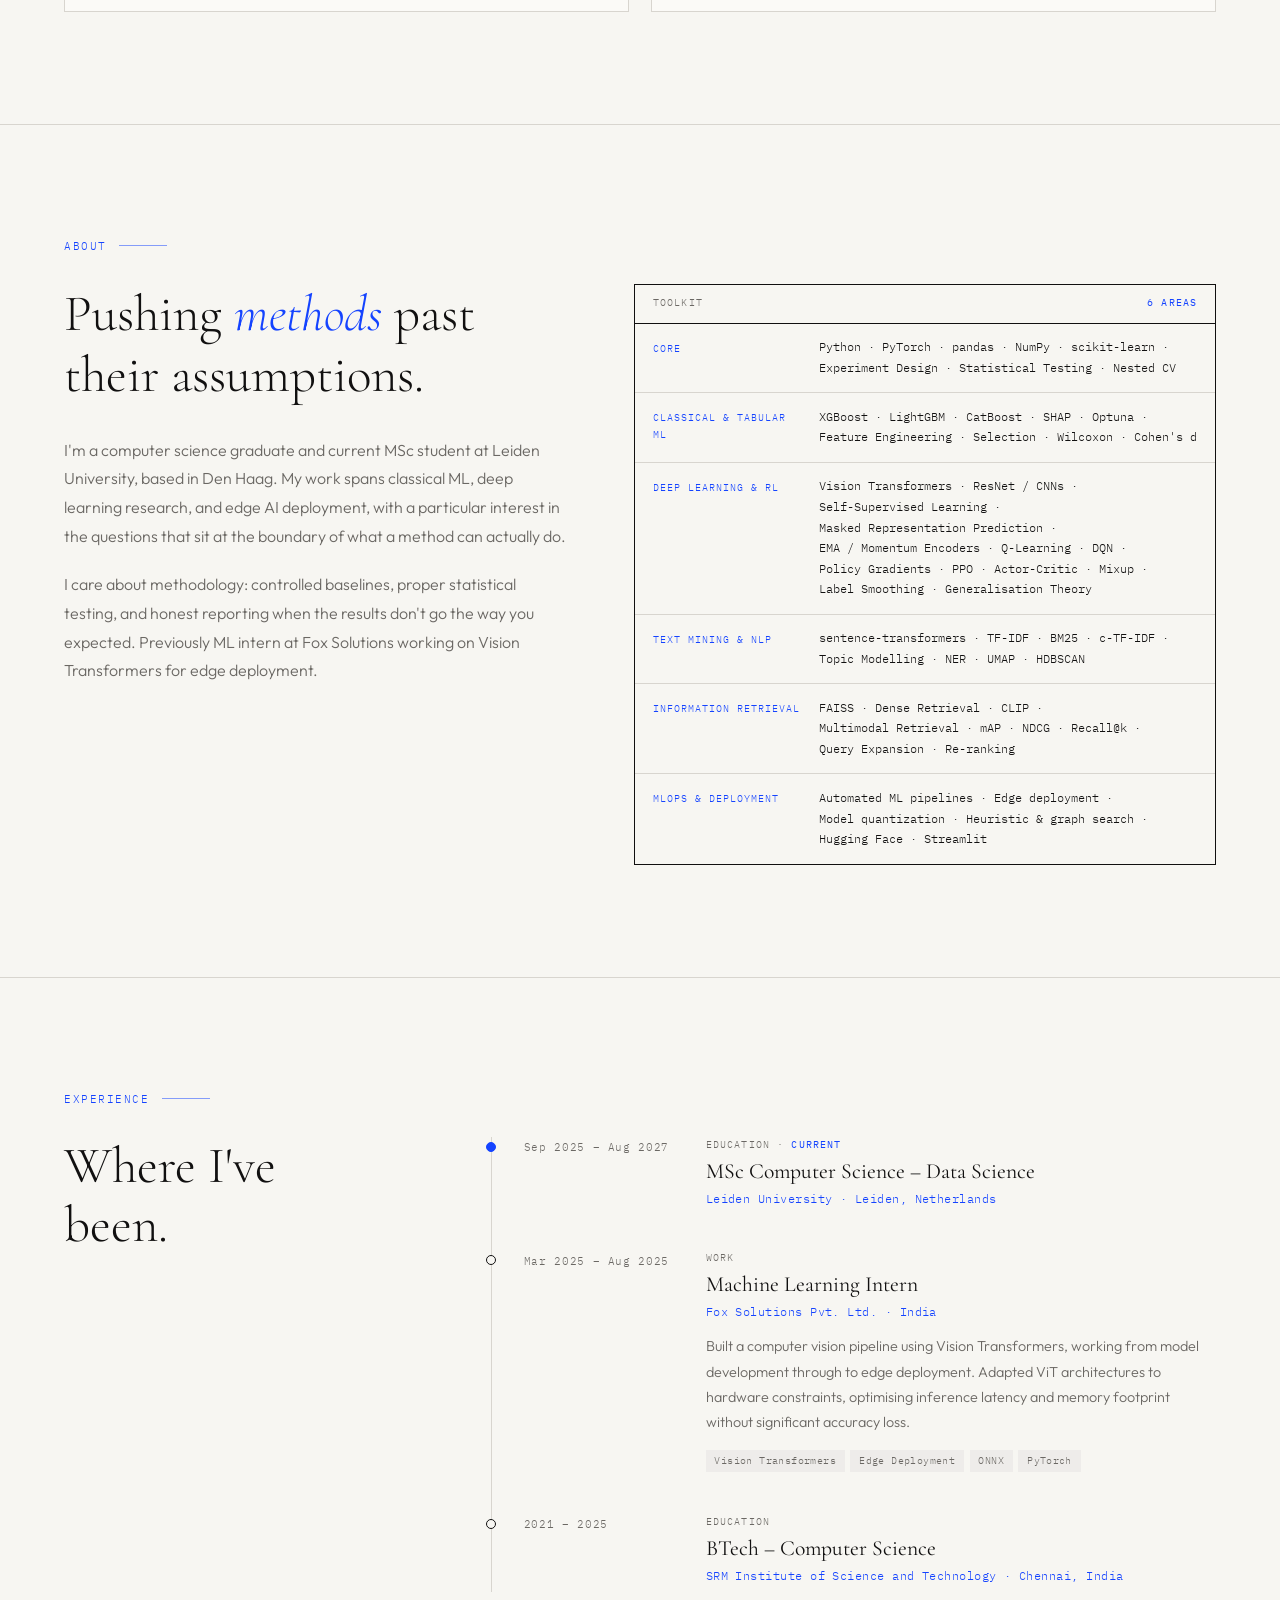
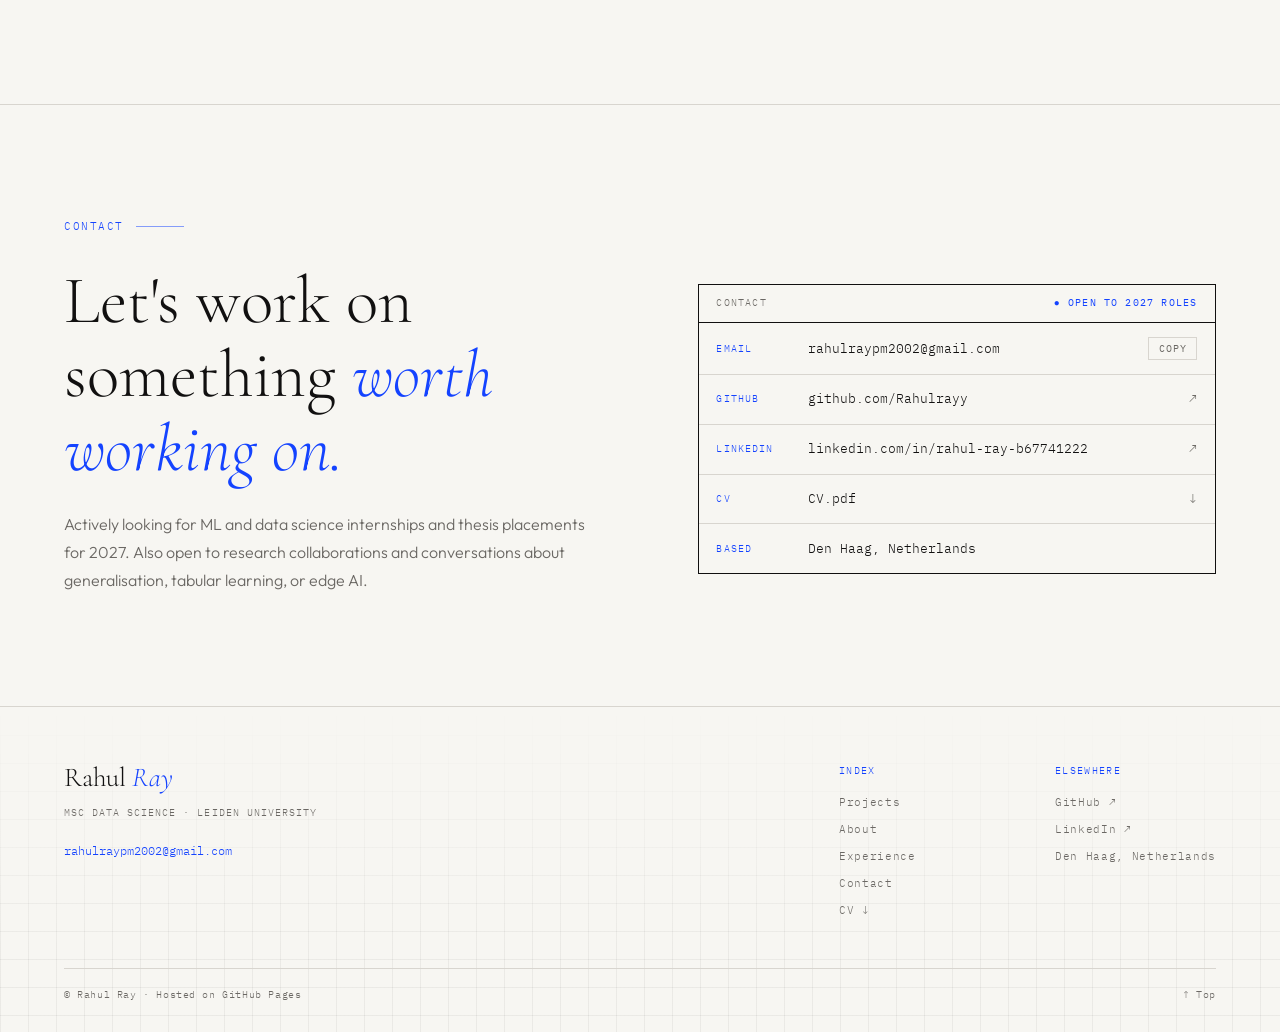
==== commit 0cae58fb: "Add e-means at low intrinsic dimension project; renumber projects and re-render link previews" ====
--- a/index.html
+++ b/index.html
@@ -20,6 +20,9 @@
   <meta name="twitter:description" content="MSc Data Science student at Leiden University. ML research on RAG evaluation, quantization, self-supervised learning and tabular ML, built on controlled baselines and honest reporting.">
   <meta name="twitter:image" content="https://rahulrayy.github.io/Portfolio/assets/og-card.png">
   <link rel="icon" href="data:image/svg+xml,<svg xmlns='http://www.w3.org/2000/svg' viewBox='0 0 100 100'><rect width='100' height='100' rx='8' fill='%231443FF'/><text x='50' y='76' font-size='72' text-anchor='middle' fill='white' font-family='Georgia,serif' font-style='italic'>R</text></svg>">
+  <link rel="preconnect" href="https://fonts.googleapis.com" />
+  <link rel="preconnect" href="https://fonts.gstatic.com" crossorigin />
+  <link rel="stylesheet" href="https://fonts.googleapis.com/css2?family=Cormorant+Garamond:ital,wght@0,300;0,400;0,600;1,300&amp;family=IBM+Plex+Mono:wght@300;400&amp;family=Outfit:wght@300;400;500&amp;display=swap" />
   <link rel="stylesheet" href="style.css" />
   <script src="theme.js"></script>
   <style>
@@ -116,6 +119,9 @@
     /* The whole card opens the writeup; external links sit above that. */
     .card-title a::after { content: ''; position: absolute; inset: 0; }
     .card-links a { position: relative; z-index: 1; }
+    /* The title link stretches over the whole card, so ring the card, not the text. */
+    .card-title a:focus-visible { outline: none; }
+    .card-title a:focus-visible::after { outline: 2px solid var(--accent); outline-offset: 3px; }
 
     /* Figures are line drawings of each project's idea, not data plots. */
     .card-fig {
@@ -218,6 +224,8 @@
     .ct-val { font-size: 0.8rem; color: var(--ink); overflow-wrap: anywhere; transition: color 0.2s; }
     /* Each linked row is clickable end to end; the copy button sits above that. */
     .ct-row a.ct-val::after { content: ''; position: absolute; inset: 0; }
+    .ct-row a.ct-val:focus-visible { outline: none; }
+    .ct-row a.ct-val:focus-visible::after { outline: 2px solid var(--accent); outline-offset: 2px; }
     .ct-row:has(a.ct-val):hover { background: var(--surface); }
     .ct-row:hover a.ct-val { color: var(--accent); }
     .ct-go { color: var(--muted); font-size: 0.8rem; }
@@ -279,6 +287,7 @@
   </style>
 </head>
 <body>
+  <a class="skip-link" href="#hero">Skip to content</a>
 
   <nav id="nav">
     <div class="nav-logo"><a href="index.html">Rahul Ray</a></div>
@@ -327,13 +336,26 @@
     <p class="section-label reveal">Projects</p>
     <div class="projects-head reveal">
       <h2 class="projects-heading">Selected work</h2>
-      <p class="projects-intro">Nine projects, most of them controlled experiments. Each links to a full writeup with the method, the numbers and the limitations.</p>
+      <p class="projects-intro">Ten projects, most of them controlled experiments. Each links to a full writeup with the method, the numbers and the limitations.</p>
     </div>
     <ol class="cards">
       <li class="card card-featured reveal">
+        <div class="card-fig"><svg viewBox="0 0 240 110" fill="none" stroke="currentColor" stroke-width="1" aria-hidden="true"><circle cx="30" cy="44" r="21.0" stroke-dasharray="2 2" opacity=".45"/><g fill="currentColor" stroke="none"><circle cx="31.3" cy="44.0" r="1.1"/><circle cx="28.3" cy="45.5" r="1.1"/><circle cx="30.3" cy="41.0" r="1.1"/><circle cx="32.1" cy="46.8" r="1.1"/><circle cx="26.1" cy="43.3" r="1.1"/><circle cx="33.8" cy="41.6" r="1.1"/><circle cx="28.7" cy="48.7" r="1.1"/><circle cx="27.6" cy="39.3" r="1.1"/><circle cx="35.3" cy="45.9" r="1.1"/><circle cx="24.5" cy="46.3" r="1.1"/><circle cx="32.7" cy="38.3" r="1.1"/><circle cx="32.0" cy="50.3" r="1.1"/><circle cx="24.0" cy="40.5" r="1.1"/><circle cx="37.1" cy="42.4" r="1.1"/><circle cx="25.7" cy="50.2" r="1.1"/><circle cx="29.0" cy="36.2" r="1.1"/><circle cx="36.2" cy="49.2" r="1.1"/><circle cx="21.6" cy="44.3" r="1.1"/><circle cx="36.1" cy="37.9" r="1.1"/><circle cx="29.6" cy="52.9" r="1.1"/><circle cx="24.1" cy="36.9" r="1.1"/><circle cx="39.4" cy="45.3" r="1.1"/><circle cx="22.0" cy="49.6" r="1.1"/><circle cx="32.2" cy="34.2" r="1.1"/><circle cx="35.1" cy="53.0" r="1.1"/><circle cx="19.9" cy="40.8" r="1.1"/><circle cx="39.9" cy="39.4" r="1.1"/><circle cx="25.7" cy="54.3" r="1.1"/><circle cx="26.1" cy="33.3" r="1.1"/><circle cx="40.3" cy="49.4" r="1.1"/><circle cx="18.4" cy="47.0" r="1.1"/><circle cx="36.6" cy="33.7" r="1.1"/><circle cx="32.1" cy="56.3" r="1.1"/><circle cx="19.9" cy="36.2" r="1.1"/><circle cx="43.0" cy="42.9" r="1.1"/><circle cx="20.9" cy="53.8" r="1.1"/><circle cx="30.1" cy="30.4" r="1.1"/><circle cx="39.4" cy="54.3" r="1.1"/><circle cx="15.8" cy="42.7" r="1.1"/><circle cx="41.6" cy="35.2" r="1.1"/><circle cx="27.3" cy="58.6" r="1.1"/><circle cx="21.9" cy="31.2" r="1.1"/><circle cx="45.0" cy="48.1" r="1.1"/><circle cx="15.9" cy="51.2" r="1.1"/><circle cx="35.6" cy="28.8" r="1.1"/><circle cx="36.2" cy="59.3" r="1.1"/><circle cx="14.7" cy="36.8" r="1.1"/><circle cx="46.5" cy="38.9" r="1.1"/><circle cx="21.1" cy="59.3" r="1.1"/><circle cx="26.2" cy="26.3" r="1.1"/><circle cx="45.1" cy="54.7" r="1.1"/><circle cx="11.2" cy="46.3" r="1.1"/><circle cx="42.6" cy="29.2" r="1.1"/><circle cx="30.7" cy="64.0" r="1.1"/><circle cx="15.6" cy="29.4" r="1.1"/><circle cx="51.1" cy="45.1" r="1.1"/><circle cx="13.2" cy="57.8" r="1.1"/><circle cx="33.1" cy="21.8" r="1.1"/><circle cx="43.2" cy="63.2" r="1.1"/><circle cx="6.4" cy="38.6" r="1.1"/></g><text x="30" y="84" text-anchor="middle" stroke="none">random start</text><text x="30" y="93" text-anchor="middle" stroke="none" opacity=".7">density ∝ p</text><circle cx="98" cy="44" r="21.0" stroke-dasharray="2 2" opacity=".45"/><g fill="currentColor" stroke="none" class="af"><circle cx="99.9" cy="44.0" r="1.1"/><circle cx="95.6" cy="46.2" r="1.1"/><circle cx="98.4" cy="39.8" r="1.1"/><circle cx="101.0" cy="48.0" r="1.1"/><circle cx="92.4" cy="43.0" r="1.1"/><circle cx="103.3" cy="40.6" r="1.1"/><circle cx="96.2" cy="50.6" r="1.1"/><circle cx="94.6" cy="37.4" r="1.1"/><circle cx="105.4" cy="46.7" r="1.1"/><circle cx="90.2" cy="47.2" r="1.1"/><circle cx="101.8" cy="35.9" r="1.1"/><circle cx="100.8" cy="52.9" r="1.1"/><circle cx="89.5" cy="39.1" r="1.1"/><circle cx="108.0" cy="41.8" r="1.1"/><circle cx="91.9" cy="52.7" r="1.1"/><circle cx="96.6" cy="33.0" r="1.1"/><circle cx="106.8" cy="51.4" r="1.1"/><circle cx="86.1" cy="44.5" r="1.1"/><circle cx="106.7" cy="35.3" r="1.1"/><circle cx="97.4" cy="56.6" r="1.1"/><circle cx="89.6" cy="34.0" r="1.1"/><circle cx="111.3" cy="45.8" r="1.1"/><circle cx="86.7" cy="51.9" r="1.1"/><circle cx="101.1" cy="30.1" r="1.1"/><circle cx="105.3" cy="56.7" r="1.1"/><circle cx="83.7" cy="39.4" r="1.1"/><circle cx="111.9" cy="37.6" r="1.1"/><circle cx="91.9" cy="58.5" r="1.1"/><circle cx="92.5" cy="28.8" r="1.1"/><circle cx="112.6" cy="51.7" r="1.1"/><circle cx="81.7" cy="48.3" r="1.1"/><circle cx="107.3" cy="29.5" r="1.1"/><circle cx="101.0" cy="61.4" r="1.1"/><circle cx="83.7" cy="32.9" r="1.1"/><circle cx="116.4" cy="42.5" r="1.1"/><circle cx="85.2" cy="57.9" r="1.1"/><circle cx="98.1" cy="24.7" r="1.1"/><circle cx="111.2" cy="58.6" r="1.1"/><circle cx="77.9" cy="42.1" r="1.1"/><circle cx="114.4" cy="31.6" r="1.1"/><circle cx="94.2" cy="64.7" r="1.1"/><circle cx="86.6" cy="25.8" r="1.1"/><circle cx="119.2" cy="49.8" r="1.1"/><circle cx="78.1" cy="54.2" r="1.1"/><circle cx="106.0" cy="22.5" r="1.1"/><circle cx="106.8" cy="65.7" r="1.1"/><circle cx="76.4" cy="33.8" r="1.1"/><circle cx="121.4" cy="36.8" r="1.1"/><circle cx="85.4" cy="65.6" r="1.1"/></g><text x="98" y="84" text-anchor="middle" stroke="none">Zador optimum</text><text x="98" y="93" text-anchor="middle" stroke="none" opacity=".7">density ∝ √p</text><text x="64" y="104" text-anchor="middle" stroke="none" opacity=".7">ring: 2 sd of the data</text><text x="136" y="9" stroke="none" opacity=".7">gap above bound</text><text x="136" y="24" stroke="none">Lloyd, random</text><path d="M136 30 H206.0" stroke-width="3"/><text x="210.0" y="32" stroke="none">+40%</text><text x="136" y="44" stroke="none">Lloyd, k-means++</text><path d="M136 50 H150.0" stroke-width="3"/><text x="154.0" y="52" stroke="none">+8%</text><text x="136" y="64" stroke="none">e-means, k-means++</text><path d="M136 70 H169.2" stroke-width="3"/><text x="173.2" y="72" stroke="none">+19%</text><text x="136" y="84" stroke="none">e-means, τ = 0.01</text><path d="M136 90 H148.2" class="a" stroke-width="3"/><text x="152.2" y="92" stroke="none" class="af">+7%</text></svg></div>
+        <div class="card-main">
+          <div class="card-cap"><span>Fig. 01 · Research study</span><span class="card-metric">−20%<small>test MSE vs paper defaults, held-out low-ID data</small></span></div>
+          <h3 class="card-title"><a href="projects/e-means.html">e-means at Low Intrinsic Dimension</a></h3>
+          <p class="card-finding">The step-size law holds from intrinsic dimension about 4 up. At low dimension the random start and the revival step are what fail, and a k-means++ plus lower-threshold rule passed its second held-out test.</p>
+          <div class="card-tags"><span class="p-tag">e-means</span><span class="p-tag">k-means++</span><span class="p-tag">Intrinsic Dimension</span><span class="p-tag">PyTorch</span></div>
+          <div class="card-links">
+            <span class="cta-link" aria-hidden="true">Writeup →</span>
+            <a href="https://github.com/Rahulrayy/exploring-e-means" target="_blank" rel="noopener" class="cta-gh">↗ GitHub</a>
+          </div>
+        </div>
+      </li>
+      <li class="card card-featured reveal">
         <div class="card-fig"><svg viewBox="0 0 240 110" fill="none" stroke="currentColor" stroke-width="1" aria-hidden="true"><text x="26.0" y="8.6" text-anchor="end" stroke="none">1</text><rect x="30" y="3.0" width="56" height="6"/><text x="26.0" y="18.2" text-anchor="end" stroke="none">2</text><rect x="30" y="12.6" width="56" height="6"/><text x="26.0" y="27.8" text-anchor="end" stroke="none">3</text><rect x="30" y="22.2" width="56" height="6" opacity=".35" stroke-dasharray="2 2"/><text x="26.0" y="37.4" text-anchor="end" stroke="none">4</text><rect x="30" y="31.8" width="56" height="6"/><text x="26.0" y="47.0" text-anchor="end" stroke="none">5</text><rect x="30" y="41.4" width="56" height="6" opacity=".35" stroke-dasharray="2 2"/><text x="26.0" y="56.6" text-anchor="end" stroke="none">6</text><rect x="30" y="51.0" width="56" height="6"/><text x="26.0" y="66.2" text-anchor="end" stroke="none">7</text><rect x="30" y="60.6" width="56" height="6" opacity=".35" stroke-dasharray="2 2"/><text x="26.0" y="75.8" text-anchor="end" stroke="none">8</text><rect x="30" y="70.2" width="56" height="6" class="a"/><text x="26.0" y="85.4" text-anchor="end" stroke="none">9</text><rect x="30" y="79.8" width="56" height="6"/><text x="26.0" y="95.0" text-anchor="end" stroke="none">10</text><rect x="30" y="89.4" width="56" height="6"/><path d="M86 6.0 C120 6.0 116 6.0 150 6.0" stroke-dasharray="2 2" opacity=".7"/><rect x="150" y="3.0" width="56" height="6"/><text x="210.0" y="8.6" stroke="none">1</text><path d="M86 15.6 C120 15.6 116 15.6 150 15.6" stroke-dasharray="2 2" opacity=".7"/><rect x="150" y="12.6" width="56" height="6"/><text x="210.0" y="18.2" stroke="none">2</text><path d="M86 34.8 C120 34.8 116 25.2 150 25.2" stroke-dasharray="2 2" opacity=".7"/><rect x="150" y="22.2" width="56" height="6"/><text x="210.0" y="27.8" stroke="none">4</text><path d="M86 54.0 C120 54.0 116 34.8 150 34.8" stroke-dasharray="2 2" opacity=".7"/><rect x="150" y="31.8" width="56" height="6"/><text x="210.0" y="37.4" stroke="none">6</text><path d="M86 73.2 C120 73.2 116 44.4 150 44.4" class="a" /><rect x="150" y="41.4" width="56" height="6" class="a af"/><text x="210.0" y="47.0" stroke="none">8</text><path d="M86 82.8 C120 82.8 116 54.0 150 54.0" stroke-dasharray="2 2" opacity=".7"/><rect x="150" y="51.0" width="56" height="6"/><text x="210.0" y="56.6" stroke="none">9</text><path d="M86 92.4 C120 92.4 116 63.6 150 63.6" stroke-dasharray="2 2" opacity=".7"/><rect x="150" y="60.6" width="56" height="6"/><text x="210.0" y="66.2" stroke="none">10</text><text x="146.0" y="84.0" stroke="none">prune 3, 5, 7</text><text x="146.0" y="94.0" stroke="none" class="af">8 moves up to slot 5</text></svg></div>
         <div class="card-main">
-          <div class="card-cap"><span>Fig. 01 · Evaluation study</span><span class="card-metric">+0.28<small>token-F1 over placebo</small></span></div>
+          <div class="card-cap"><span>Fig. 02 · Evaluation study</span><span class="card-metric">+0.28<small>token-F1 over placebo</small></span></div>
           <h3 class="card-title"><a href="projects/rag-permutation.html">Is it the Pruning, or the Ordering?</a></h3>
           <p class="card-finding">Pruners beat a position-only placebo by +0.28 token-F1, yet reordering the same passages changes the answer about half the time.</p>
           <div class="card-tags"><span class="p-tag">RAG</span><span class="p-tag">Context Pruning</span><span class="p-tag">Qwen2.5-3B</span><span class="p-tag">Pre-registration</span></div>
@@ -346,7 +368,7 @@
       <li class="card reveal">
         <div class="card-fig"><svg viewBox="0 0 240 110" fill="none" stroke="currentColor" stroke-width="1" aria-hidden="true"><rect x="84" y="4" width="9.5" height="9.5" class="af" stroke="none" opacity=".9"/><rect x="84" y="15" width="9.5" height="9.5" class="af" stroke="none" opacity=".9"/><rect x="95" y="15" width="9.5" height="9.5" fill="currentColor" stroke="none" opacity="0.29"/><rect x="84" y="26" width="9.5" height="9.5" class="af" stroke="none" opacity=".9"/><rect x="95" y="26" width="9.5" height="9.5" fill="currentColor" stroke="none" opacity="0.29"/><rect x="106" y="26" width="9.5" height="9.5" fill="currentColor" stroke="none" opacity="0.09"/><rect x="84" y="37" width="9.5" height="9.5" class="af" stroke="none" opacity=".9"/><rect x="95" y="37" width="9.5" height="9.5" fill="currentColor" stroke="none" opacity="0.10"/><rect x="106" y="37" width="9.5" height="9.5" fill="currentColor" stroke="none" opacity="0.26"/><rect x="117" y="37" width="9.5" height="9.5" fill="currentColor" stroke="none" opacity="0.24"/><rect x="84" y="48" width="9.5" height="9.5" class="af" stroke="none" opacity=".9"/><rect x="95" y="48" width="9.5" height="9.5" fill="currentColor" stroke="none" opacity="0.23"/><rect x="106" y="48" width="9.5" height="9.5" fill="currentColor" stroke="none" opacity="0.15"/><rect x="117" y="48" width="9.5" height="9.5" fill="currentColor" stroke="none" opacity="0.21"/><rect x="128" y="48" width="9.5" height="9.5" fill="currentColor" stroke="none" opacity="0.21"/><rect x="84" y="59" width="9.5" height="9.5" class="af" stroke="none" opacity=".9"/><rect x="95" y="59" width="9.5" height="9.5" fill="currentColor" stroke="none" opacity="0.21"/><rect x="106" y="59" width="9.5" height="9.5" fill="currentColor" stroke="none" opacity="0.11"/><rect x="117" y="59" width="9.5" height="9.5" fill="currentColor" stroke="none" opacity="0.17"/><rect x="128" y="59" width="9.5" height="9.5" fill="currentColor" stroke="none" opacity="0.17"/><rect x="139" y="59" width="9.5" height="9.5" fill="currentColor" stroke="none" opacity="0.24"/><rect x="84" y="70" width="9.5" height="9.5" class="af" stroke="none" opacity=".9"/><rect x="95" y="70" width="9.5" height="9.5" fill="currentColor" stroke="none" opacity="0.30"/><rect x="106" y="70" width="9.5" height="9.5" fill="currentColor" stroke="none" opacity="0.29"/><rect x="117" y="70" width="9.5" height="9.5" fill="currentColor" stroke="none" opacity="0.20"/><rect x="128" y="70" width="9.5" height="9.5" fill="currentColor" stroke="none" opacity="0.18"/><rect x="139" y="70" width="9.5" height="9.5" fill="currentColor" stroke="none" opacity="0.14"/><rect x="150" y="70" width="9.5" height="9.5" fill="currentColor" stroke="none" opacity="0.09"/><rect x="84" y="81" width="9.5" height="9.5" class="af" stroke="none" opacity=".9"/><rect x="95" y="81" width="9.5" height="9.5" fill="currentColor" stroke="none" opacity="0.09"/><rect x="106" y="81" width="9.5" height="9.5" fill="currentColor" stroke="none" opacity="0.18"/><rect x="117" y="81" width="9.5" height="9.5" fill="currentColor" stroke="none" opacity="0.15"/><rect x="128" y="81" width="9.5" height="9.5" fill="currentColor" stroke="none" opacity="0.16"/><rect x="139" y="81" width="9.5" height="9.5" fill="currentColor" stroke="none" opacity="0.28"/><rect x="150" y="81" width="9.5" height="9.5" fill="currentColor" stroke="none" opacity="0.20"/><rect x="161" y="81" width="9.5" height="9.5" fill="currentColor" stroke="none" opacity="0.20"/><text x="88.5" y="101.0" text-anchor="middle" stroke="none" class="af">sink</text><text x="134.0" y="101.0" text-anchor="middle" stroke="none">keys →</text><text transform="translate(78 48) rotate(-90)" text-anchor="middle" stroke="none">queries →</text></svg></div>
         <div class="card-main">
-          <div class="card-cap"><span>Fig. 02 · Audit</span><span class="card-metric">1 of 5<small>checkpoints broken by per-tensor 8-bit</small></span></div>
+          <div class="card-cap"><span>Fig. 03 · Audit</span><span class="card-metric">1 of 5<small>checkpoints broken by per-tensor 8-bit</small></span></div>
           <h3 class="card-title"><a href="projects/attention-sinks-quant.html">Attention Sinks and Quantization: An Audit</a></h3>
           <p class="card-finding">The sink fix works but is redundant under per-token scaling, and the lowest-sink variant is the only one per-tensor 8-bit quantization destroys.</p>
           <div class="card-tags"><span class="p-tag">Activation Quantization</span><span class="p-tag">Gated Attention</span><span class="p-tag">Bootstrap CIs</span></div>
@@ -359,7 +381,7 @@
       <li class="card reveal">
         <div class="card-fig"><svg viewBox="0 0 240 110" fill="none" stroke="currentColor" stroke-width="1" aria-hidden="true"><path d="M40 82.7 H226" opacity=".18"/><text x="36.0" y="85.1" text-anchor="end" stroke="none">0.80</text><path d="M40 59.3 H226" opacity=".18"/><text x="36.0" y="61.7" text-anchor="end" stroke="none">0.85</text><path d="M40 36.0 H226" opacity=".18"/><text x="36.0" y="38.4" text-anchor="end" stroke="none">0.90</text><path d="M40 12.7 H226" opacity=".18"/><text x="36.0" y="15.1" text-anchor="end" stroke="none">0.95</text><path d="M40 8 V92 H226"/><path d="M77 49.1 V22.0 M74 49.1 H80 M74 22.0 H80" opacity=".6"/><circle cx="77" cy="35.5" r="2.6" fill="currentColor" opacity=".6" stroke="none"/><path d="M99 50.8 V24.1 M96 50.8 H102 M96 24.1 H102" class="a"/><circle cx="99" cy="37.4" r="2.6" class="af" stroke="none"/><text x="88.0" y="103.0" text-anchor="middle" stroke="none">Adult</text><path d="M157 46.5 V21.4 M154 46.5 H160 M154 21.4 H160" opacity=".6"/><circle cx="157" cy="33.9" r="2.6" fill="currentColor" opacity=".6" stroke="none"/><path d="M179 80.2 V24.1 M176 80.2 H182 M176 24.1 H182" class="a"/><circle cx="179" cy="52.1" r="2.6" class="af" stroke="none"/><text x="168.0" y="103.0" text-anchor="middle" stroke="none">HMEQ</text><text x="42.0" y="7.0" stroke="none">AUC, mean ± sd</text><circle cx="196" cy="68" r="2.4" fill="currentColor" opacity=".6" stroke="none"/><text x="201.0" y="70.4" stroke="none">baseline</text><circle cx="196" cy="78" r="2.4" class="af" stroke="none"/><text x="201.0" y="80.4" stroke="none">hybrid</text></svg></div>
         <div class="card-main">
-          <div class="card-cap"><span>Fig. 03 · Controlled experiment</span><span class="card-metric">d = −0.84<small>hybrid vs baseline, HMEQ</small></span></div>
+          <div class="card-cap"><span>Fig. 04 · Controlled experiment</span><span class="card-metric">d = −0.84<small>hybrid vs baseline, HMEQ</small></span></div>
           <h3 class="card-title"><a href="projects/llm-tabular.html">Can LLMs Make Tabular ML Better?</a></h3>
           <p class="card-finding">No hybrid beat its baseline. On HMEQ the LLM features made XGBoost significantly worse (p = 0.004).</p>
           <div class="card-tags"><span class="p-tag">XGBoost</span><span class="p-tag">LLaMA 3.1</span><span class="p-tag">Nested CV</span><span class="p-tag">SHAP</span></div>
@@ -372,7 +394,7 @@
       <li class="card reveal">
         <div class="card-fig"><svg viewBox="0 0 240 110" fill="none" stroke="currentColor" stroke-width="1" aria-hidden="true"><rect x="14" y="40" width="40" height="30"/><text x="34.0" y="58.0" text-anchor="middle" stroke="none">data</text><rect x="170" y="40" width="62" height="30" class="a"/><text x="201.0" y="58.0" text-anchor="middle" stroke="none">leaderboard</text><path d="M54 55 L116 10" opacity=".6"/><path d="M122 10 L174 55" opacity=".6"/><circle cx="119" cy="10" r="3" class="af" stroke="none"/><path d="M54 55 L116 25" opacity=".6"/><path d="M122 25 L174 55" opacity=".6"/><circle cx="119" cy="25" r="3" class="af" stroke="none"/><path d="M54 55 L116 40" opacity=".6"/><path d="M122 40 L174 55" opacity=".6"/><circle cx="119" cy="40" r="3" class="af" stroke="none"/><path d="M54 55 L116 55" opacity=".6"/><path d="M122 55 L174 55" opacity=".6"/><circle cx="119" cy="55" r="3" class="af" stroke="none"/><path d="M54 55 L116 70" opacity=".6"/><path d="M122 70 L174 55" opacity=".6"/><circle cx="119" cy="70" r="3" class="af" stroke="none"/><path d="M54 55 L116 85" opacity=".6"/><path d="M122 85 L174 55" opacity=".6"/><circle cx="119" cy="85" r="3" class="af" stroke="none"/><path d="M54 55 L116 100" opacity=".6"/><path d="M122 100 L174 55" opacity=".6"/><circle cx="119" cy="100" r="3" class="af" stroke="none"/><text x="119.0" y="108.0" text-anchor="middle" stroke="none">7 models, in parallel</text></svg></div>
         <div class="card-main">
-          <div class="card-cap"><span>Fig. 04 · Application</span><span class="card-metric">7 models<small>in parallel, per task</small></span></div>
+          <div class="card-cap"><span>Fig. 05 · Application</span><span class="card-metric">7 models<small>in parallel, per task</small></span></div>
           <h3 class="card-title"><a href="projects/autoinsight.html">AutoInsight: End-to-End AutoML App</a></h3>
           <p class="card-finding">Seven models train in parallel for either task type and land in a ranked leaderboard; the LLM only ever sees aggregated metrics, never raw data.</p>
           <div class="card-tags"><span class="p-tag">Streamlit</span><span class="p-tag">SHAP</span><span class="p-tag">Optuna</span><span class="p-tag">Groq API</span></div>
@@ -386,7 +408,7 @@
       <li class="card reveal">
         <div class="card-fig"><svg viewBox="0 0 240 110" fill="none" stroke="currentColor" stroke-width="1" aria-hidden="true"><path d="M9.8 8.3 L23.1 6.0" opacity=".16"/><path d="M9.8 8.3 L11.9 20.0" opacity=".16"/><path d="M9.8 8.3 L24.3 22.2" opacity=".16"/><path d="M11.9 20.0 L24.3 22.2" opacity=".16"/><path d="M11.9 20.0 L10.0 32.8" opacity=".16"/><path d="M11.9 20.0 L22.9 32.9" opacity=".16"/><path d="M11.9 20.0 L23.1 6.0" opacity=".16"/><path d="M10.0 32.8 L22.9 32.9" opacity=".16"/><path d="M10.0 32.8 L8.6 44.7" opacity=".16"/><path d="M10.0 32.8 L20.7 42.5" opacity=".16"/><path d="M10.0 32.8 L24.3 22.2" opacity=".16"/><path d="M8.6 44.7 L20.7 42.5" opacity=".16"/><path d="M8.6 44.7 L10.6 58.1" opacity=".16"/><path d="M8.6 44.7 L22.3 54.9" opacity=".16"/><path d="M8.6 44.7 L22.9 32.9" opacity=".16"/><path d="M10.6 58.1 L22.3 54.9" opacity=".16"/><path d="M10.6 58.1 L8.2 68.1" opacity=".16"/><path d="M10.6 58.1 L20.8 67.9" opacity=".16"/><path d="M10.6 58.1 L20.7 42.5" opacity=".16"/><path d="M8.2 68.1 L20.8 67.9" opacity=".16"/><path d="M8.2 68.1 L8.2 82.6" opacity=".16"/><path d="M8.2 68.1 L20.1 81.0" opacity=".16"/><path d="M8.2 68.1 L22.3 54.9" opacity=".16"/><path d="M8.2 82.6 L20.1 81.0" opacity=".16"/><path d="M8.2 82.6 L20.8 67.9" opacity=".16"/><path d="M23.1 6.0 L34.1 9.5" opacity=".16"/><path d="M23.1 6.0 L24.3 22.2" opacity=".16"/><path d="M23.1 6.0 L34.5 20.8" opacity=".16"/><path d="M24.3 22.2 L34.5 20.8" opacity=".16"/><path d="M24.3 22.2 L22.9 32.9" opacity=".16"/><path d="M24.3 22.2 L34.4 33.1" opacity=".16"/><path d="M24.3 22.2 L34.1 9.5" opacity=".16"/><path d="M22.9 32.9 L34.4 33.1" opacity=".16"/><path d="M22.9 32.9 L20.7 42.5" opacity=".16"/><path d="M22.9 32.9 L34.2 43.6" opacity=".16"/><path d="M22.9 32.9 L34.5 20.8" opacity=".16"/><path d="M20.7 42.5 L34.2 43.6" opacity=".16"/><path d="M20.7 42.5 L22.3 54.9" opacity=".16"/><path d="M20.7 42.5 L36.6 59.0" opacity=".16"/><path d="M20.7 42.5 L34.4 33.1" opacity=".16"/><path d="M22.3 54.9 L36.6 59.0" opacity=".16"/><path d="M22.3 54.9 L20.8 67.9" opacity=".16"/><path d="M22.3 54.9 L35.9 69.9" opacity=".16"/><path d="M22.3 54.9 L34.2 43.6" opacity=".16"/><path d="M20.8 67.9 L35.9 69.9" opacity=".16"/><path d="M20.8 67.9 L20.1 81.0" opacity=".16"/><path d="M20.8 67.9 L33.6 80.0" opacity=".16"/><path d="M20.8 67.9 L36.6 59.0" opacity=".16"/><path d="M20.1 81.0 L33.6 80.0" opacity=".16"/><path d="M20.1 81.0 L35.9 69.9" opacity=".16"/><path d="M34.1 9.5 L45.7 6.1" opacity=".16"/><path d="M34.1 9.5 L34.5 20.8" opacity=".16"/><path d="M34.1 9.5 L47.8 19.8" opacity=".16"/><path d="M34.5 20.8 L47.8 19.8" opacity=".16"/><path d="M34.5 20.8 L34.4 33.1" opacity=".16"/><path d="M34.5 20.8 L48.1 31.9" opacity=".16"/><path d="M34.5 20.8 L45.7 6.1" opacity=".16"/><path d="M34.4 33.1 L48.1 31.9" opacity=".16"/><path d="M34.4 33.1 L34.2 43.6" opacity=".16"/><path d="M34.4 33.1 L48.6 46.1" opacity=".16"/><path d="M34.4 33.1 L47.8 19.8" opacity=".16"/><path d="M34.2 43.6 L48.6 46.1" opacity=".16"/><path d="M34.2 43.6 L36.6 59.0" opacity=".16"/><path d="M34.2 43.6 L44.4 55.5" opacity=".16"/><path d="M34.2 43.6 L48.1 31.9" opacity=".16"/><path d="M36.6 59.0 L44.4 55.5" opacity=".16"/><path d="M36.6 59.0 L35.9 69.9" opacity=".16"/><path d="M36.6 59.0 L48.4 68.9" opacity=".16"/><path d="M36.6 59.0 L48.6 46.1" opacity=".16"/><path d="M35.9 69.9 L48.4 68.9" opacity=".16"/><path d="M35.9 69.9 L33.6 80.0" opacity=".16"/><path d="M35.9 69.9 L48.7 80.7" opacity=".16"/><path d="M35.9 69.9 L44.4 55.5" opacity=".16"/><path d="M33.6 80.0 L48.7 80.7" opacity=".16"/><path d="M33.6 80.0 L48.4 68.9" opacity=".16"/><path d="M45.7 6.1 L47.8 19.8" opacity=".16"/><path d="M47.8 19.8 L48.1 31.9" opacity=".16"/><path d="M48.1 31.9 L48.6 46.1" opacity=".16"/><path d="M48.6 46.1 L44.4 55.5" opacity=".16"/><path d="M44.4 55.5 L48.4 68.9" opacity=".16"/><path d="M44.4 55.5 L56.9 69.6" opacity=".16"/><path d="M48.4 68.9 L56.9 69.6" opacity=".16"/><path d="M48.4 68.9 L48.7 80.7" opacity=".16"/><path d="M48.4 68.9 L60.0 80.2" opacity=".16"/><path d="M48.7 80.7 L60.0 80.2" opacity=".16"/><path d="M48.7 80.7 L56.9 69.6" opacity=".16"/><path d="M56.9 69.6 L71.3 68.8" opacity=".16"/><path d="M56.9 69.6 L60.0 80.2" opacity=".16"/><path d="M56.9 69.6 L69.6 82.2" opacity=".16"/><path d="M56.9 69.6 L72.3 55.4" opacity=".16"/><path d="M60.0 80.2 L69.6 82.2" opacity=".16"/><path d="M60.0 80.2 L71.3 68.8" opacity=".16"/><path d="M69.2 7.3 L81.6 8.6" opacity=".16"/><path d="M69.2 7.3 L73.0 21.3" opacity=".16"/><path d="M69.2 7.3 L81.5 19.9" opacity=".16"/><path d="M73.0 21.3 L81.5 19.9" opacity=".16"/><path d="M73.0 21.3 L69.3 31.3" opacity=".16"/><path d="M73.0 21.3 L81.9 31.4" opacity=".16"/><path d="M73.0 21.3 L81.6 8.6" opacity=".16"/><path d="M69.3 31.3 L81.9 31.4" opacity=".16"/><path d="M69.3 31.3 L69.2 42.7" opacity=".16"/><path d="M69.3 31.3 L85.3 45.9" opacity=".16"/><path d="M69.3 31.3 L81.5 19.9" opacity=".16"/><path d="M69.2 42.7 L85.3 45.9" opacity=".16"/><path d="M69.2 42.7 L72.3 55.4" opacity=".16"/><path d="M69.2 42.7 L82.3 58.5" opacity=".16"/><path d="M69.2 42.7 L81.9 31.4" opacity=".16"/><path d="M72.3 55.4 L82.3 58.5" opacity=".16"/><path d="M72.3 55.4 L71.3 68.8" opacity=".16"/><path d="M72.3 55.4 L81.9 68.5" opacity=".16"/><path d="M72.3 55.4 L85.3 45.9" opacity=".16"/><path d="M71.3 68.8 L81.9 68.5" opacity=".16"/><path d="M71.3 68.8 L69.6 82.2" opacity=".16"/><path d="M71.3 68.8 L84.8 81.8" opacity=".16"/><path d="M71.3 68.8 L82.3 58.5" opacity=".16"/><path d="M69.6 82.2 L84.8 81.8" opacity=".16"/><path d="M69.6 82.2 L81.9 68.5" opacity=".16"/><path d="M81.6 8.6 L93.6 10.2" opacity=".16"/><path d="M81.6 8.6 L81.5 19.9" opacity=".16"/><path d="M81.6 8.6 L94.1 19.1" opacity=".16"/><path d="M81.5 19.9 L94.1 19.1" opacity=".16"/><path d="M81.5 19.9 L81.9 31.4" opacity=".16"/><path d="M81.5 19.9 L96.6 31.6" opacity=".16"/><path d="M81.5 19.9 L93.6 10.2" opacity=".16"/><path d="M81.9 31.4 L96.6 31.6" opacity=".16"/><path d="M81.9 31.4 L85.3 45.9" opacity=".16"/><path d="M81.9 31.4 L94.5 42.7" opacity=".16"/><path d="M81.9 31.4 L94.1 19.1" opacity=".16"/><path d="M85.3 45.9 L94.5 42.7" opacity=".16"/><path d="M85.3 45.9 L82.3 58.5" opacity=".16"/><path d="M85.3 45.9 L93.6 57.2" opacity=".16"/><path d="M85.3 45.9 L96.6 31.6" opacity=".16"/><path d="M82.3 58.5 L93.6 57.2" opacity=".16"/><path d="M82.3 58.5 L81.9 68.5" opacity=".16"/><path d="M82.3 58.5 L94.3 69.4" opacity=".16"/><path d="M82.3 58.5 L94.5 42.7" opacity=".16"/><path d="M81.9 68.5 L94.3 69.4" opacity=".16"/><path d="M81.9 68.5 L84.8 81.8" opacity=".16"/><path d="M81.9 68.5 L94.8 81.0" opacity=".16"/><path d="M81.9 68.5 L93.6 57.2" opacity=".16"/><path d="M84.8 81.8 L94.8 81.0" opacity=".16"/><path d="M84.8 81.8 L94.3 69.4" opacity=".16"/><path d="M93.6 10.2 L94.1 19.1" opacity=".16"/><path d="M94.1 19.1 L96.6 31.6" opacity=".16"/><path d="M96.6 31.6 L94.5 42.7" opacity=".16"/><path d="M94.5 42.7 L93.6 57.2" opacity=".16"/><path d="M93.6 57.2 L94.3 69.4" opacity=".16"/><path d="M94.3 69.4 L94.8 81.0" opacity=".16"/><rect x="56.3" y="4" width="5" height="56.8" fill="currentColor" opacity=".55" stroke="none"/><circle cx="9.8" cy="8.3" r="2.6" class="af" opacity=".35" stroke="none"/><circle cx="11.9" cy="20.0" r="2.6" class="af" opacity=".35" stroke="none"/><circle cx="10.0" cy="32.8" r="2.6" class="af" opacity=".35" stroke="none"/><circle cx="8.6" cy="44.7" r="2.6" class="af" opacity=".35" stroke="none"/><circle cx="10.6" cy="58.1" r="1.3" fill="currentColor" opacity=".45" stroke="none"/><circle cx="8.2" cy="68.1" r="1.3" fill="currentColor" opacity=".45" stroke="none"/><circle cx="8.2" cy="82.6" r="1.3" fill="currentColor" opacity=".45" stroke="none"/><circle cx="23.1" cy="6.0" r="2.6" class="af" opacity=".35" stroke="none"/><circle cx="24.3" cy="22.2" r="2.6" class="af" opacity=".35" stroke="none"/><circle cx="22.9" cy="32.9" r="2.6" class="af" opacity=".35" stroke="none"/><circle cx="20.7" cy="42.5" r="2.6" class="af" opacity=".35" stroke="none"/><circle cx="22.3" cy="54.9" r="2.6" class="af" opacity=".35" stroke="none"/><circle cx="20.8" cy="67.9" r="1.3" fill="currentColor" opacity=".45" stroke="none"/><circle cx="20.1" cy="81.0" r="1.3" fill="currentColor" opacity=".45" stroke="none"/><circle cx="34.1" cy="9.5" r="2.6" class="af" opacity=".35" stroke="none"/><circle cx="34.5" cy="20.8" r="2.6" class="af" opacity=".35" stroke="none"/><circle cx="34.4" cy="33.1" r="2.6" class="af" opacity=".35" stroke="none"/><circle cx="34.2" cy="43.6" r="2.6" class="af" opacity=".35" stroke="none"/><circle cx="36.6" cy="59.0" r="2.6" class="af" opacity=".35" stroke="none"/><circle cx="35.9" cy="69.9" r="1.3" fill="currentColor" opacity=".45" stroke="none"/><circle cx="33.6" cy="80.0" r="1.3" fill="currentColor" opacity=".45" stroke="none"/><circle cx="45.7" cy="6.1" r="2.6" class="af" opacity=".35" stroke="none"/><circle cx="47.8" cy="19.8" r="2.6" class="af" opacity=".35" stroke="none"/><circle cx="48.1" cy="31.9" r="2.6" class="af" opacity=".35" stroke="none"/><circle cx="48.6" cy="46.1" r="2.6" class="af" opacity=".35" stroke="none"/><circle cx="44.4" cy="55.5" r="2.6" class="af" opacity=".35" stroke="none"/><circle cx="48.4" cy="68.9" r="2.6" class="af" opacity=".35" stroke="none"/><circle cx="48.7" cy="80.7" r="1.3" fill="currentColor" opacity=".45" stroke="none"/><circle cx="56.9" cy="69.6" r="2.6" class="af" opacity=".35" stroke="none"/><circle cx="60.0" cy="80.2" r="1.3" fill="currentColor" opacity=".45" stroke="none"/><circle cx="69.2" cy="7.3" r="1.3" fill="currentColor" opacity=".45" stroke="none"/><circle cx="73.0" cy="21.3" r="1.3" fill="currentColor" opacity=".45" stroke="none"/><circle cx="69.3" cy="31.3" r="1.3" fill="currentColor" opacity=".45" stroke="none"/><circle cx="69.2" cy="42.7" r="1.3" fill="currentColor" opacity=".45" stroke="none"/><circle cx="72.3" cy="55.4" r="2.6" class="af" opacity=".35" stroke="none"/><circle cx="71.3" cy="68.8" r="1.3" fill="currentColor" opacity=".45" stroke="none"/><circle cx="69.6" cy="82.2" r="1.3" fill="currentColor" opacity=".45" stroke="none"/><circle cx="81.6" cy="8.6" r="1.3" fill="currentColor" opacity=".45" stroke="none"/><circle cx="81.5" cy="19.9" r="1.3" fill="currentColor" opacity=".45" stroke="none"/><circle cx="81.9" cy="31.4" r="1.3" fill="currentColor" opacity=".45" stroke="none"/><circle cx="85.3" cy="45.9" r="2.6" class="af" opacity=".35" stroke="none"/><circle cx="82.3" cy="58.5" r="1.3" fill="currentColor" opacity=".45" stroke="none"/><circle cx="81.9" cy="68.5" r="1.3" fill="currentColor" opacity=".45" stroke="none"/><circle cx="84.8" cy="81.8" r="1.3" fill="currentColor" opacity=".45" stroke="none"/><circle cx="93.6" cy="10.2" r="1.3" fill="currentColor" opacity=".45" stroke="none"/><circle cx="94.1" cy="19.1" r="2.6" class="af" opacity=".35" stroke="none"/><circle cx="96.6" cy="31.6" r="2.6" class="af" opacity=".35" stroke="none"/><circle cx="94.5" cy="42.7" r="1.3" fill="currentColor" opacity=".45" stroke="none"/><circle cx="93.6" cy="57.2" r="1.3" fill="currentColor" opacity=".45" stroke="none"/><circle cx="94.3" cy="69.4" r="1.3" fill="currentColor" opacity=".45" stroke="none"/><circle cx="94.8" cy="81.0" r="1.3" fill="currentColor" opacity=".45" stroke="none"/><polyline points="24.3,22.2 34.4,33.1 34.2,43.6 44.4,55.5 56.9,69.6 72.3,55.4 85.3,45.9 96.6,31.6 94.1,19.1" class="a" stroke-width="1.4"/><circle cx="24.3" cy="22.2" r="3" class="af" stroke="none"/><circle cx="94.1" cy="19.1" r="3.2" class="a" style="fill: var(--card)" stroke-width="1.4"/><text x="10.0" y="104.0" stroke="none">euclidean h</text><path d="M129.8 8.3 L143.1 6.0" opacity=".16"/><path d="M129.8 8.3 L131.9 20.0" opacity=".16"/><path d="M129.8 8.3 L144.3 22.2" opacity=".16"/><path d="M131.9 20.0 L144.3 22.2" opacity=".16"/><path d="M131.9 20.0 L130.0 32.8" opacity=".16"/><path d="M131.9 20.0 L142.9 32.9" opacity=".16"/><path d="M131.9 20.0 L143.1 6.0" opacity=".16"/><path d="M130.0 32.8 L142.9 32.9" opacity=".16"/><path d="M130.0 32.8 L128.6 44.7" opacity=".16"/><path d="M130.0 32.8 L140.7 42.5" opacity=".16"/><path d="M130.0 32.8 L144.3 22.2" opacity=".16"/><path d="M128.6 44.7 L140.7 42.5" opacity=".16"/><path d="M128.6 44.7 L130.6 58.1" opacity=".16"/><path d="M128.6 44.7 L142.3 54.9" opacity=".16"/><path d="M128.6 44.7 L142.9 32.9" opacity=".16"/><path d="M130.6 58.1 L142.3 54.9" opacity=".16"/><path d="M130.6 58.1 L128.2 68.1" opacity=".16"/><path d="M130.6 58.1 L140.8 67.9" opacity=".16"/><path d="M130.6 58.1 L140.7 42.5" opacity=".16"/><path d="M128.2 68.1 L140.8 67.9" opacity=".16"/><path d="M128.2 68.1 L128.2 82.6" opacity=".16"/><path d="M128.2 68.1 L140.1 81.0" opacity=".16"/><path d="M128.2 68.1 L142.3 54.9" opacity=".16"/><path d="M128.2 82.6 L140.1 81.0" opacity=".16"/><path d="M128.2 82.6 L140.8 67.9" opacity=".16"/><path d="M143.1 6.0 L154.1 9.5" opacity=".16"/><path d="M143.1 6.0 L144.3 22.2" opacity=".16"/><path d="M143.1 6.0 L154.5 20.8" opacity=".16"/><path d="M144.3 22.2 L154.5 20.8" opacity=".16"/><path d="M144.3 22.2 L142.9 32.9" opacity=".16"/><path d="M144.3 22.2 L154.4 33.1" opacity=".16"/><path d="M144.3 22.2 L154.1 9.5" opacity=".16"/><path d="M142.9 32.9 L154.4 33.1" opacity=".16"/><path d="M142.9 32.9 L140.7 42.5" opacity=".16"/><path d="M142.9 32.9 L154.2 43.6" opacity=".16"/><path d="M142.9 32.9 L154.5 20.8" opacity=".16"/><path d="M140.7 42.5 L154.2 43.6" opacity=".16"/><path d="M140.7 42.5 L142.3 54.9" opacity=".16"/><path d="M140.7 42.5 L156.6 59.0" opacity=".16"/><path d="M140.7 42.5 L154.4 33.1" opacity=".16"/><path d="M142.3 54.9 L156.6 59.0" opacity=".16"/><path d="M142.3 54.9 L140.8 67.9" opacity=".16"/><path d="M142.3 54.9 L155.9 69.9" opacity=".16"/><path d="M142.3 54.9 L154.2 43.6" opacity=".16"/><path d="M140.8 67.9 L155.9 69.9" opacity=".16"/><path d="M140.8 67.9 L140.1 81.0" opacity=".16"/><path d="M140.8 67.9 L153.6 80.0" opacity=".16"/><path d="M140.8 67.9 L156.6 59.0" opacity=".16"/><path d="M140.1 81.0 L153.6 80.0" opacity=".16"/><path d="M140.1 81.0 L155.9 69.9" opacity=".16"/><path d="M154.1 9.5 L165.7 6.1" opacity=".16"/><path d="M154.1 9.5 L154.5 20.8" opacity=".16"/><path d="M154.1 9.5 L167.8 19.8" opacity=".16"/><path d="M154.5 20.8 L167.8 19.8" opacity=".16"/><path d="M154.5 20.8 L154.4 33.1" opacity=".16"/><path d="M154.5 20.8 L168.1 31.9" opacity=".16"/><path d="M154.5 20.8 L165.7 6.1" opacity=".16"/><path d="M154.4 33.1 L168.1 31.9" opacity=".16"/><path d="M154.4 33.1 L154.2 43.6" opacity=".16"/><path d="M154.4 33.1 L168.6 46.1" opacity=".16"/><path d="M154.4 33.1 L167.8 19.8" opacity=".16"/><path d="M154.2 43.6 L168.6 46.1" opacity=".16"/><path d="M154.2 43.6 L156.6 59.0" opacity=".16"/><path d="M154.2 43.6 L164.4 55.5" opacity=".16"/><path d="M154.2 43.6 L168.1 31.9" opacity=".16"/><path d="M156.6 59.0 L164.4 55.5" opacity=".16"/><path d="M156.6 59.0 L155.9 69.9" opacity=".16"/><path d="M156.6 59.0 L168.4 68.9" opacity=".16"/><path d="M156.6 59.0 L168.6 46.1" opacity=".16"/><path d="M155.9 69.9 L168.4 68.9" opacity=".16"/><path d="M155.9 69.9 L153.6 80.0" opacity=".16"/><path d="M155.9 69.9 L168.7 80.7" opacity=".16"/><path d="M155.9 69.9 L164.4 55.5" opacity=".16"/><path d="M153.6 80.0 L168.7 80.7" opacity=".16"/><path d="M153.6 80.0 L168.4 68.9" opacity=".16"/><path d="M165.7 6.1 L167.8 19.8" opacity=".16"/><path d="M167.8 19.8 L168.1 31.9" opacity=".16"/><path d="M168.1 31.9 L168.6 46.1" opacity=".16"/><path d="M168.6 46.1 L164.4 55.5" opacity=".16"/><path d="M164.4 55.5 L168.4 68.9" opacity=".16"/><path d="M164.4 55.5 L176.9 69.6" opacity=".16"/><path d="M168.4 68.9 L176.9 69.6" opacity=".16"/><path d="M168.4 68.9 L168.7 80.7" opacity=".16"/><path d="M168.4 68.9 L180.0 80.2" opacity=".16"/><path d="M168.7 80.7 L180.0 80.2" opacity=".16"/><path d="M168.7 80.7 L176.9 69.6" opacity=".16"/><path d="M176.9 69.6 L191.3 68.8" opacity=".16"/><path d="M176.9 69.6 L180.0 80.2" opacity=".16"/><path d="M176.9 69.6 L189.6 82.2" opacity=".16"/><path d="M176.9 69.6 L192.3 55.4" opacity=".16"/><path d="M180.0 80.2 L189.6 82.2" opacity=".16"/><path d="M180.0 80.2 L191.3 68.8" opacity=".16"/><path d="M189.2 7.3 L201.6 8.6" opacity=".16"/><path d="M189.2 7.3 L193.0 21.3" opacity=".16"/><path d="M189.2 7.3 L201.5 19.9" opacity=".16"/><path d="M193.0 21.3 L201.5 19.9" opacity=".16"/><path d="M193.0 21.3 L189.3 31.3" opacity=".16"/><path d="M193.0 21.3 L201.9 31.4" opacity=".16"/><path d="M193.0 21.3 L201.6 8.6" opacity=".16"/><path d="M189.3 31.3 L201.9 31.4" opacity=".16"/><path d="M189.3 31.3 L189.2 42.7" opacity=".16"/><path d="M189.3 31.3 L205.3 45.9" opacity=".16"/><path d="M189.3 31.3 L201.5 19.9" opacity=".16"/><path d="M189.2 42.7 L205.3 45.9" opacity=".16"/><path d="M189.2 42.7 L192.3 55.4" opacity=".16"/><path d="M189.2 42.7 L202.3 58.5" opacity=".16"/><path d="M189.2 42.7 L201.9 31.4" opacity=".16"/><path d="M192.3 55.4 L202.3 58.5" opacity=".16"/><path d="M192.3 55.4 L191.3 68.8" opacity=".16"/><path d="M192.3 55.4 L201.9 68.5" opacity=".16"/><path d="M192.3 55.4 L205.3 45.9" opacity=".16"/><path d="M191.3 68.8 L201.9 68.5" opacity=".16"/><path d="M191.3 68.8 L189.6 82.2" opacity=".16"/><path d="M191.3 68.8 L204.8 81.8" opacity=".16"/><path d="M191.3 68.8 L202.3 58.5" opacity=".16"/><path d="M189.6 82.2 L204.8 81.8" opacity=".16"/><path d="M189.6 82.2 L201.9 68.5" opacity=".16"/><path d="M201.6 8.6 L213.6 10.2" opacity=".16"/><path d="M201.6 8.6 L201.5 19.9" opacity=".16"/><path d="M201.6 8.6 L214.1 19.1" opacity=".16"/><path d="M201.5 19.9 L214.1 19.1" opacity=".16"/><path d="M201.5 19.9 L201.9 31.4" opacity=".16"/><path d="M201.5 19.9 L216.6 31.6" opacity=".16"/><path d="M201.5 19.9 L213.6 10.2" opacity=".16"/><path d="M201.9 31.4 L216.6 31.6" opacity=".16"/><path d="M201.9 31.4 L205.3 45.9" opacity=".16"/><path d="M201.9 31.4 L214.5 42.7" opacity=".16"/><path d="M201.9 31.4 L214.1 19.1" opacity=".16"/><path d="M205.3 45.9 L214.5 42.7" opacity=".16"/><path d="M205.3 45.9 L202.3 58.5" opacity=".16"/><path d="M205.3 45.9 L213.6 57.2" opacity=".16"/><path d="M205.3 45.9 L216.6 31.6" opacity=".16"/><path d="M202.3 58.5 L213.6 57.2" opacity=".16"/><path d="M202.3 58.5 L201.9 68.5" opacity=".16"/><path d="M202.3 58.5 L214.3 69.4" opacity=".16"/><path d="M202.3 58.5 L214.5 42.7" opacity=".16"/><path d="M201.9 68.5 L214.3 69.4" opacity=".16"/><path d="M201.9 68.5 L204.8 81.8" opacity=".16"/><path d="M201.9 68.5 L214.8 81.0" opacity=".16"/><path d="M201.9 68.5 L213.6 57.2" opacity=".16"/><path d="M204.8 81.8 L214.8 81.0" opacity=".16"/><path d="M204.8 81.8 L214.3 69.4" opacity=".16"/><path d="M213.6 10.2 L214.1 19.1" opacity=".16"/><path d="M214.1 19.1 L216.6 31.6" opacity=".16"/><path d="M216.6 31.6 L214.5 42.7" opacity=".16"/><path d="M214.5 42.7 L213.6 57.2" opacity=".16"/><path d="M213.6 57.2 L214.3 69.4" opacity=".16"/><path d="M214.3 69.4 L214.8 81.0" opacity=".16"/><rect x="176.3" y="4" width="5" height="56.8" fill="currentColor" opacity=".55" stroke="none"/><circle cx="129.8" cy="8.3" r="1.3" fill="currentColor" opacity=".45" stroke="none"/><circle cx="131.9" cy="20.0" r="1.3" fill="currentColor" opacity=".45" stroke="none"/><circle cx="130.0" cy="32.8" r="1.3" fill="currentColor" opacity=".45" stroke="none"/><circle cx="128.6" cy="44.7" r="1.3" fill="currentColor" opacity=".45" stroke="none"/><circle cx="130.6" cy="58.1" r="1.3" fill="currentColor" opacity=".45" stroke="none"/><circle cx="128.2" cy="68.1" r="1.3" fill="currentColor" opacity=".45" stroke="none"/><circle cx="128.2" cy="82.6" r="1.3" fill="currentColor" opacity=".45" stroke="none"/><circle cx="143.1" cy="6.0" r="1.3" fill="currentColor" opacity=".45" stroke="none"/><circle cx="144.3" cy="22.2" r="2.6" class="af" opacity=".35" stroke="none"/><circle cx="142.9" cy="32.9" r="2.6" class="af" opacity=".35" stroke="none"/><circle cx="140.7" cy="42.5" r="1.3" fill="currentColor" opacity=".45" stroke="none"/><circle cx="142.3" cy="54.9" r="1.3" fill="currentColor" opacity=".45" stroke="none"/><circle cx="140.8" cy="67.9" r="1.3" fill="currentColor" opacity=".45" stroke="none"/><circle cx="140.1" cy="81.0" r="1.3" fill="currentColor" opacity=".45" stroke="none"/><circle cx="154.1" cy="9.5" r="1.3" fill="currentColor" opacity=".45" stroke="none"/><circle cx="154.5" cy="20.8" r="1.3" fill="currentColor" opacity=".45" stroke="none"/><circle cx="154.4" cy="33.1" r="2.6" class="af" opacity=".35" stroke="none"/><circle cx="154.2" cy="43.6" r="2.6" class="af" opacity=".35" stroke="none"/><circle cx="156.6" cy="59.0" r="1.3" fill="currentColor" opacity=".45" stroke="none"/><circle cx="155.9" cy="69.9" r="1.3" fill="currentColor" opacity=".45" stroke="none"/><circle cx="153.6" cy="80.0" r="1.3" fill="currentColor" opacity=".45" stroke="none"/><circle cx="165.7" cy="6.1" r="1.3" fill="currentColor" opacity=".45" stroke="none"/><circle cx="167.8" cy="19.8" r="1.3" fill="currentColor" opacity=".45" stroke="none"/><circle cx="168.1" cy="31.9" r="1.3" fill="currentColor" opacity=".45" stroke="none"/><circle cx="168.6" cy="46.1" r="1.3" fill="currentColor" opacity=".45" stroke="none"/><circle cx="164.4" cy="55.5" r="2.6" class="af" opacity=".35" stroke="none"/><circle cx="168.4" cy="68.9" r="1.3" fill="currentColor" opacity=".45" stroke="none"/><circle cx="168.7" cy="80.7" r="1.3" fill="currentColor" opacity=".45" stroke="none"/><circle cx="176.9" cy="69.6" r="2.6" class="af" opacity=".35" stroke="none"/><circle cx="180.0" cy="80.2" r="1.3" fill="currentColor" opacity=".45" stroke="none"/><circle cx="189.2" cy="7.3" r="1.3" fill="currentColor" opacity=".45" stroke="none"/><circle cx="193.0" cy="21.3" r="1.3" fill="currentColor" opacity=".45" stroke="none"/><circle cx="189.3" cy="31.3" r="1.3" fill="currentColor" opacity=".45" stroke="none"/><circle cx="189.2" cy="42.7" r="2.6" class="af" opacity=".35" stroke="none"/><circle cx="192.3" cy="55.4" r="2.6" class="af" opacity=".35" stroke="none"/><circle cx="191.3" cy="68.8" r="1.3" fill="currentColor" opacity=".45" stroke="none"/><circle cx="189.6" cy="82.2" r="1.3" fill="currentColor" opacity=".45" stroke="none"/><circle cx="201.6" cy="8.6" r="1.3" fill="currentColor" opacity=".45" stroke="none"/><circle cx="201.5" cy="19.9" r="1.3" fill="currentColor" opacity=".45" stroke="none"/><circle cx="201.9" cy="31.4" r="2.6" class="af" opacity=".35" stroke="none"/><circle cx="205.3" cy="45.9" r="2.6" class="af" opacity=".35" stroke="none"/><circle cx="202.3" cy="58.5" r="1.3" fill="currentColor" opacity=".45" stroke="none"/><circle cx="201.9" cy="68.5" r="1.3" fill="currentColor" opacity=".45" stroke="none"/><circle cx="204.8" cy="81.8" r="1.3" fill="currentColor" opacity=".45" stroke="none"/><circle cx="213.6" cy="10.2" r="1.3" fill="currentColor" opacity=".45" stroke="none"/><circle cx="214.1" cy="19.1" r="2.6" class="af" opacity=".35" stroke="none"/><circle cx="216.6" cy="31.6" r="2.6" class="af" opacity=".35" stroke="none"/><circle cx="214.5" cy="42.7" r="1.3" fill="currentColor" opacity=".45" stroke="none"/><circle cx="213.6" cy="57.2" r="1.3" fill="currentColor" opacity=".45" stroke="none"/><circle cx="214.3" cy="69.4" r="1.3" fill="currentColor" opacity=".45" stroke="none"/><circle cx="214.8" cy="81.0" r="1.3" fill="currentColor" opacity=".45" stroke="none"/><polyline points="144.3,22.2 154.4,33.1 154.2,43.6 164.4,55.5 176.9,69.6 192.3,55.4 205.3,45.9 216.6,31.6 214.1,19.1" class="a" stroke-width="1.4"/><circle cx="144.3" cy="22.2" r="3" class="af" stroke="none"/><circle cx="214.1" cy="19.1" r="3.2" class="a" style="fill: var(--card)" stroke-width="1.4"/><text x="130.0" y="104.0" stroke="none">learned h</text><circle cx="190" cy="101.5" r="2.6" class="af" opacity=".35" stroke="none"/><text x="195.0" y="104.0" stroke="none">expanded</text></svg></div>
         <div class="card-main">
-          <div class="card-cap"><span>Fig. 05 · Search + ML</span><span class="card-metric">−42%<small>A* node expansions</small></span></div>
+          <div class="card-cap"><span>Fig. 06 · Search + ML</span><span class="card-metric">−42%<small>A* node expansions</small></span></div>
           <h3 class="card-title"><a href="projects/quake.html">Quake: Learned Heuristic A* on BSP Geometry</a></h3>
           <p class="card-finding">42% fewer nodes expanded across 38 maps, with paths about 2% longer than optimal.</p>
           <div class="card-tags"><span class="p-tag">PyTorch</span><span class="p-tag">XGBoost</span><span class="p-tag">A* Search</span><span class="p-tag">BSP v29</span></div>
@@ -399,7 +421,7 @@
       <li class="card reveal">
         <div class="card-fig"><svg viewBox="0 0 240 110" fill="none" stroke="currentColor" stroke-width="1" aria-hidden="true"><path d="M26 10 V92 H226"/><text x="2.0" y="6.5" stroke="none">test loss</text><text x="226.0" y="104.0" text-anchor="end" stroke="none">epoch</text><path d="M26 62.7 H226" opacity=".15"/><text x="23.0" y="65.1" text-anchor="end" stroke="none">0.5</text><path d="M26 33.4 H226" opacity=".15"/><text x="23.0" y="35.8" text-anchor="end" stroke="none">1.0</text><polyline points="26.0,10.0 27.7,13.8 29.3,17.9 31.0,22.2 32.7,26.7 34.3,31.2 36.0,35.8 37.7,40.3 39.3,44.7 41.0,48.8 42.7,52.7 44.3,56.2 46.0,59.3 47.7,61.9 49.3,63.9 51.0,65.3 52.7,66.0 54.3,66.7 56.0,67.4 57.7,68.0 59.3,68.6 61.0,69.1 62.7,69.7 64.3,70.2 66.0,70.7 67.7,71.2 69.3,71.7 71.0,72.1 72.7,72.5 74.3,72.9 76.0,73.3 77.7,73.7 79.3,74.0 81.0,74.3 82.7,74.6 84.3,74.9 86.0,75.2 87.7,75.5 89.3,75.7 91.0,76.0 92.7,76.2 94.3,76.4 96.0,76.6 97.7,76.8 99.3,76.9 101.0,77.1 102.7,77.3 104.3,77.4 106.0,77.5 107.7,77.7 109.3,77.8 111.0,77.9 112.7,78.0 114.3,78.1 116.0,78.2 117.7,78.3 119.3,78.4 121.0,78.5 122.7,78.6 124.3,78.7 126.0,78.8 127.7,78.8 129.3,78.9 131.0,79.0 132.7,79.1 134.3,79.2 136.0,79.2 137.7,79.3 139.3,79.4 141.0,79.4 142.7,79.5 144.3,79.6 146.0,79.6 147.7,79.7 149.3,79.8 151.0,79.8 152.7,79.9 154.3,79.9 156.0,80.0 157.7,80.0 159.3,80.1 161.0,80.1 162.7,80.2 164.3,80.2 166.0,80.3 167.7,80.3 169.3,80.4 171.0,80.4 172.7,80.5 174.3,80.5 176.0,80.5 177.7,80.6 179.3,80.6 181.0,80.7 182.7,80.7 184.3,80.8 186.0,80.8 187.7,80.8 189.3,80.9 191.0,80.9 192.7,81.0 194.3,81.0 196.0,81.1 197.7,81.1 199.3,81.1 201.0,81.2 202.7,81.2 204.3,81.3 206.0,81.3 207.7,81.4 209.3,81.4 211.0,81.5 212.7,81.5 214.3,81.6 216.0,81.6 217.7,81.7 219.3,81.7 221.0,81.8 222.7,81.8 224.3,81.9 226.0,81.9" opacity=".45" stroke-width="1.3"/><polyline points="26.0,10.0 27.7,12.4 29.3,14.9 31.0,17.6 32.7,20.3 34.3,23.1 36.0,25.9 37.7,28.7 39.3,31.4 41.0,34.0 42.7,36.4 44.3,38.6 46.0,40.6 47.7,42.3 49.3,43.7 51.0,44.8 52.7,45.5 54.3,46.2 56.0,46.9 57.7,47.5 59.3,48.1 61.0,48.7 62.7,49.3 64.3,49.8 66.0,50.3 67.7,50.8 69.3,51.3 71.0,51.7 72.7,52.1 74.3,52.5 76.0,52.9 77.7,53.2 79.3,53.5 81.0,53.8 82.7,54.0 84.3,54.2 86.0,54.4 87.7,54.5 89.3,54.6 91.0,54.7 92.7,54.7 94.3,54.7 96.0,54.5 97.7,54.3 99.3,54.0 101.0,53.6 102.7,53.1 104.3,52.5 106.0,51.9 107.7,51.3 109.3,50.6 111.0,49.9 112.7,49.1 114.3,48.4 116.0,47.6 117.7,46.9 119.3,46.2 121.0,45.5 122.7,44.8 124.3,44.2 126.0,43.6 127.7,43.1 129.3,42.7 131.0,42.3 132.7,42.1 134.3,41.9 136.0,41.9 137.7,41.9 139.3,42.0 141.0,42.3 142.7,42.5 144.3,42.9 146.0,43.3 147.7,43.8 149.3,44.3 151.0,44.9 152.7,45.5 154.3,46.1 156.0,46.8 157.7,47.5 159.3,48.2 161.0,48.9 162.7,49.6 164.3,50.4 166.0,51.1 167.7,51.8 169.3,52.5 171.0,53.1 172.7,53.7 174.3,54.3 176.0,54.8 177.7,55.3 179.3,55.8 181.0,56.2 182.7,56.5 184.3,56.7 186.0,56.9 187.7,57.0 189.3,57.1 191.0,57.2 192.7,57.3 194.3,57.4 196.0,57.4 197.7,57.5 199.3,57.6 201.0,57.6 202.7,57.7 204.3,57.8 206.0,57.8 207.7,57.9 209.3,57.9 211.0,58.0 212.7,58.0 214.3,58.1 216.0,58.1 217.7,58.2 219.3,58.3 221.0,58.3 222.7,58.4 224.3,58.4 226.0,58.5" opacity=".8" stroke-width="1.3"/><polyline points="26.0,10.0 27.7,11.8 29.3,13.7 31.0,15.7 32.7,17.8 34.3,19.9 36.0,22.0 37.7,24.1 39.3,26.1 41.0,28.0 42.7,29.8 44.3,31.5 46.0,33.0 47.7,34.3 49.3,35.3 51.0,36.1 52.7,36.6 54.3,37.1 56.0,37.6 57.7,38.1 59.3,38.5 61.0,39.0 62.7,39.4 64.3,39.8 66.0,40.2 67.7,40.6 69.3,41.0 71.0,41.3 72.7,41.7 74.3,42.0 76.0,42.4 77.7,42.7 79.3,43.0 81.0,43.3 82.7,43.6 84.3,43.8 86.0,44.1 87.7,44.3 89.3,44.6 91.0,44.8 92.7,45.0 94.3,45.2 96.0,45.4 97.7,45.5 99.3,45.7 101.0,45.8 102.7,46.0 104.3,46.1 106.0,46.2 107.7,46.3 109.3,46.4 111.0,46.4 112.7,46.5 114.3,46.5 116.0,46.5 117.7,46.5 119.3,46.5 121.0,46.2 122.7,45.7 124.3,45.0 126.0,44.0 127.7,43.0 129.3,41.7 131.0,40.3 132.7,38.9 134.3,37.3 136.0,35.7 137.7,34.0 139.3,32.3 141.0,30.6 142.7,28.9 144.3,27.2 146.0,25.6 147.7,24.1 149.3,22.7 151.0,21.4 152.7,20.2 154.3,19.2 156.0,18.4 157.7,17.8 159.3,17.4 161.0,17.3 162.7,17.3 164.3,17.6 166.0,17.9 167.7,18.4 169.3,19.0 171.0,19.8 172.7,20.6 174.3,21.5 176.0,22.5 177.7,23.5 179.3,24.6 181.0,25.7 182.7,26.8 184.3,27.9 186.0,29.1 187.7,30.2 189.3,31.3 191.0,32.3 192.7,33.3 194.3,34.2 196.0,35.1 197.7,35.8 199.3,36.5 201.0,37.0 202.7,37.4 204.3,37.7 206.0,38.0 207.7,38.3 209.3,38.5 211.0,38.7 212.7,38.9 214.3,39.1 216.0,39.2 217.7,39.4 219.3,39.6 221.0,39.7 222.7,39.9 224.3,40.1 226.0,40.3" class="a" stroke-width="1.3"/><path d="M136.0 41.9 V92" stroke-dasharray="1.5 2" opacity=".5"/><text x="136.0" y="100.0" text-anchor="middle" stroke="none">385</text><text x="140.0" y="38.9" stroke="none">20%</text><path d="M161.1 17.3 V92" stroke-dasharray="1.5 2" opacity=".5"/><text x="161.1" y="100.0" text-anchor="middle" stroke="none">473</text><text x="165.1" y="14.3" stroke="none" class="af">30%</text><text x="226.0" y="78.9" text-anchor="end" stroke="none">0%</text></svg></div>
         <div class="card-main">
-          <div class="card-cap"><span>Fig. 06 · Reproduction</span><span class="card-metric">0.22 → 0.50<small>peak height, 20% → 30% noise</small></span></div>
+          <div class="card-cap"><span>Fig. 07 · Reproduction</span><span class="card-metric">0.22 → 0.50<small>peak height, 20% → 30% noise</small></span></div>
           <h3 class="card-title"><a href="projects/double-descent.html">Epoch-wise Double Descent Under Label Noise</a></h3>
           <p class="card-finding">Clear peaks at 20% and 30% label noise, and the peak nearly doubles in height as noise rises.</p>
           <div class="card-tags"><span class="p-tag">PyTorch</span><span class="p-tag">ResNet-18</span><span class="p-tag">CIFAR-10</span><span class="p-tag">Label Noise</span></div>
@@ -412,7 +434,7 @@
       <li class="card reveal">
         <div class="card-fig"><svg viewBox="0 0 240 110" fill="none" stroke="currentColor" stroke-width="1" aria-hidden="true"><ellipse cx="62" cy="42" rx="34" ry="22" stroke-dasharray="2 2" opacity=".8"/><circle cx="58.1" cy="47.1" r="1.6" fill="currentColor" stroke="none"/><circle cx="58.7" cy="39.0" r="1.6" fill="currentColor" stroke="none"/><circle cx="47.5" cy="39.9" r="1.6" fill="currentColor" stroke="none"/><circle cx="78.9" cy="46.2" r="1.6" fill="currentColor" stroke="none"/><circle cx="78.0" cy="44.5" r="1.6" fill="currentColor" stroke="none"/><circle cx="67.8" cy="43.8" r="1.6" fill="currentColor" stroke="none"/><circle cx="40.4" cy="49.2" r="1.6" fill="currentColor" stroke="none"/><circle cx="69.9" cy="47.0" r="1.6" fill="currentColor" stroke="none"/><circle cx="43.6" cy="29.8" r="1.6" fill="currentColor" stroke="none"/><circle cx="48.2" cy="37.3" r="1.6" fill="currentColor" stroke="none"/><circle cx="66.3" cy="41.6" r="1.6" fill="currentColor" stroke="none"/><circle cx="70.1" cy="35.5" r="1.6" fill="currentColor" stroke="none"/><circle cx="66.7" cy="45.8" r="1.6" fill="currentColor" stroke="none"/><circle cx="53.4" cy="56.5" r="1.6" fill="currentColor" stroke="none"/><ellipse cx="150" cy="30" rx="30" ry="18" class="a" stroke-dasharray="2 2" opacity=".8"/><circle cx="157.3" cy="39.4" r="1.6" class="af" stroke="none"/><circle cx="141.5" cy="23.9" r="1.6" class="af" stroke="none"/><circle cx="145.6" cy="29.2" r="1.6" class="af" stroke="none"/><circle cx="158.7" cy="32.0" r="1.6" class="af" stroke="none"/><circle cx="143.9" cy="22.2" r="1.6" class="af" stroke="none"/><circle cx="143.2" cy="39.6" r="1.6" class="af" stroke="none"/><circle cx="138.9" cy="32.0" r="1.6" class="af" stroke="none"/><circle cx="155.3" cy="18.8" r="1.6" class="af" stroke="none"/><circle cx="150.7" cy="40.3" r="1.6" class="af" stroke="none"/><circle cx="128.1" cy="27.9" r="1.6" class="af" stroke="none"/><circle cx="148.5" cy="23.2" r="1.6" class="af" stroke="none"/><circle cx="156.6" cy="29.5" r="1.6" class="af" stroke="none"/><circle cx="132.3" cy="36.0" r="1.6" class="af" stroke="none"/><circle cx="159.0" cy="37.6" r="1.6" class="af" stroke="none"/><ellipse cx="132" cy="80" rx="38" ry="20" stroke-dasharray="2 2" opacity=".8"/><circle cx="155.1" cy="83.1" r="1.6" fill="currentColor" stroke="none"/><circle cx="133.9" cy="68.6" r="1.6" fill="currentColor" stroke="none"/><circle cx="142.7" cy="74.4" r="1.6" fill="currentColor" stroke="none"/><circle cx="124.5" cy="69.0" r="1.6" fill="currentColor" stroke="none"/><circle cx="115.3" cy="75.2" r="1.6" fill="currentColor" stroke="none"/><circle cx="147.7" cy="66.9" r="1.6" fill="currentColor" stroke="none"/><circle cx="108.5" cy="82.0" r="1.6" fill="currentColor" stroke="none"/><circle cx="154.8" cy="84.8" r="1.6" fill="currentColor" stroke="none"/><circle cx="113.7" cy="67.3" r="1.6" fill="currentColor" stroke="none"/><circle cx="138.2" cy="73.2" r="1.6" fill="currentColor" stroke="none"/><circle cx="114.0" cy="88.3" r="1.6" fill="currentColor" stroke="none"/><circle cx="150.9" cy="81.4" r="1.6" fill="currentColor" stroke="none"/><circle cx="136.1" cy="83.8" r="1.6" fill="currentColor" stroke="none"/><circle cx="156.2" cy="84.9" r="1.6" fill="currentColor" stroke="none"/><ellipse cx="205" cy="70" rx="18" ry="16" stroke-dasharray="2 2" opacity=".8"/><circle cx="209.3" cy="74.0" r="1.6" fill="currentColor" stroke="none"/><circle cx="194.7" cy="77.5" r="1.6" fill="currentColor" stroke="none"/><circle cx="212.8" cy="73.8" r="1.6" fill="currentColor" stroke="none"/><circle cx="192.3" cy="66.4" r="1.6" fill="currentColor" stroke="none"/><circle cx="210.5" cy="59.4" r="1.6" fill="currentColor" stroke="none"/><circle cx="203.5" cy="77.4" r="1.6" fill="currentColor" stroke="none"/><circle cx="196.6" cy="79.2" r="1.6" fill="currentColor" stroke="none"/><circle cx="209.5" cy="68.9" r="1.6" fill="currentColor" stroke="none"/><circle cx="207.7" cy="74.8" r="1.6" fill="currentColor" stroke="none"/><circle cx="206.0" cy="78.2" r="1.6" fill="currentColor" stroke="none"/><circle cx="199.5" cy="67.0" r="1.6" fill="currentColor" stroke="none"/><circle cx="213.5" cy="70.2" r="1.6" fill="currentColor" stroke="none"/><circle cx="198.0" cy="76.7" r="1.6" fill="currentColor" stroke="none"/><circle cx="216.0" cy="67.0" r="1.6" fill="currentColor" stroke="none"/><circle cx="20" cy="88" r="1.4" fill="currentColor" opacity=".4" stroke="none"/><circle cx="104" cy="12" r="1.4" fill="currentColor" opacity=".4" stroke="none"/><circle cx="100" cy="58" r="1.4" fill="currentColor" opacity=".4" stroke="none"/><circle cx="190" cy="100" r="1.4" fill="currentColor" opacity=".4" stroke="none"/><circle cx="228" cy="30" r="1.4" fill="currentColor" opacity=".4" stroke="none"/><circle cx="30" cy="10" r="1.4" fill="currentColor" opacity=".4" stroke="none"/><text x="8.0" y="106.0" stroke="none">topic clusters · grey dots = noise</text></svg></div>
         <div class="card-main">
-          <div class="card-cap"><span>Fig. 07 · ML system</span><span class="card-metric">6 h<small>refresh, zero backend</small></span></div>
+          <div class="card-cap"><span>Fig. 08 · ML system</span><span class="card-metric">6 h<small>refresh, zero backend</small></span></div>
           <h3 class="card-title"><a href="projects/newsphere.html">Newsphere Live: Semantic News Map</a></h3>
           <p class="card-finding">11 feeds re-embedded and re-clustered every 6 hours, with zero backend and zero recurring cost.</p>
           <div class="card-tags"><span class="p-tag">sentence-transformers</span><span class="p-tag">UMAP</span><span class="p-tag">HDBSCAN</span><span class="p-tag">Three.js</span></div>
@@ -426,7 +448,7 @@
       <li class="card reveal">
         <div class="card-fig"><svg viewBox="0 0 240 110" fill="none" stroke="currentColor" stroke-width="1" aria-hidden="true"><path d="M70 6 V86"/><rect x="70" y="12" width="146.5" height="13" fill="currentColor" opacity=".4" stroke="none"/><text x="64.0" y="21.2" text-anchor="end" stroke="none">CLIP</text><text x="219.5" y="21.2" stroke="none">0.49</text><rect x="70" y="37" width="111.2" height="13" fill="currentColor" opacity=".4" stroke="none"/><text x="64.0" y="46.2" text-anchor="end" stroke="none">ResNet-50</text><text x="184.2" y="46.2" stroke="none">0.37</text><rect x="70" y="62" width="54.7" height="13" class="af" stroke="none"/><text x="64.0" y="71.2" text-anchor="end" stroke="none">I-JEPA</text><text x="127.7" y="71.2" stroke="none" class="af">0.18</text><path d="M70.0 86 V89"/><text x="70.0" y="97.0" text-anchor="middle" stroke="none">0</text><path d="M145.0 86 V89"/><text x="145.0" y="97.0" text-anchor="middle" stroke="none">0.25</text><path d="M220.0 86 V89"/><text x="220.0" y="97.0" text-anchor="middle" stroke="none">0.5</text><text x="220.0" y="107.0" text-anchor="end" stroke="none">mAP · Oxford5k</text></svg></div>
         <div class="card-main">
-          <div class="card-cap"><span>Fig. 08 · Benchmark</span><span class="card-metric">−19 mAP<small>I-JEPA vs ResNet-50</small></span></div>
+          <div class="card-cap"><span>Fig. 09 · Benchmark</span><span class="card-metric">−19 mAP<small>I-JEPA vs ResNet-50</small></span></div>
           <h3 class="card-title"><a href="projects/jepa.html">JEPA-IR: Benchmarking I-JEPA for Image Retrieval</a></h3>
           <p class="card-finding">I-JEPA trails ResNet-50 by ~19 mAP on Oxford5k, and CLIP leads it by ~31 with a 512-d embedding against I-JEPA's 1,280-d.</p>
           <div class="card-tags"><span class="p-tag">I-JEPA</span><span class="p-tag">CLIP</span><span class="p-tag">FAISS</span><span class="p-tag">mAP</span></div>
@@ -439,7 +461,7 @@
       <li class="card reveal">
         <div class="card-fig"><svg viewBox="0 0 240 110" fill="none" stroke="currentColor" stroke-width="1" aria-hidden="true"><path d="M60 76 L79.8 27.9" opacity=".85"/><path d="M60 76 L75.0 26.2" opacity=".85"/><path d="M60 76 L70.1 25.0" opacity=".85"/><path d="M60 76 L65.1 24.2" opacity=".85"/><path d="M60 76 L60.0 24.0" opacity=".85"/><path d="M60 76 L54.9 24.2" opacity=".85"/><path d="M60 76 L49.9 25.0" opacity=".85"/><path d="M60 76 L45.0 26.2" opacity=".85"/><path d="M60 76 L40.2 27.9" opacity=".85"/><text x="60.0" y="90.0" text-anchor="middle" stroke="none">DistilBERT</text><text x="60.0" y="100.0" text-anchor="middle" stroke="none">cos 0.93 · SST-2 ~81%</text><path d="M178 76 L221.9 48.1" class="a" opacity=".85"/><path d="M178 76 L213.5 38.0" class="a" opacity=".85"/><path d="M178 76 L203.0 30.4" class="a" opacity=".85"/><path d="M178 76 L190.9 25.6" class="a" opacity=".85"/><path d="M178 76 L178.0 24.0" class="a" opacity=".85"/><path d="M178 76 L165.1 25.6" class="a" opacity=".85"/><path d="M178 76 L153.0 30.4" class="a" opacity=".85"/><path d="M178 76 L142.5 38.0" class="a" opacity=".85"/><path d="M178 76 L134.1 48.1" class="a" opacity=".85"/><text x="178.0" y="90.0" text-anchor="middle" stroke="none" class="af">Text-JEPA, 5k steps</text><text x="178.0" y="100.0" text-anchor="middle" stroke="none">cos 0.60 · SST-2 75%</text></svg></div>
         <div class="card-main">
-          <div class="card-cap"><span>Fig. 09 · SSL research</span><span class="card-metric">0.93 → 0.60<small>mean pairwise cosine</small></span></div>
+          <div class="card-cap"><span>Fig. 10 · SSL research</span><span class="card-metric">0.93 → 0.60<small>mean pairwise cosine</small></span></div>
           <h3 class="card-title"><a href="projects/jepa-text.html">Text-JEPA: Representation Prediction for Language</a></h3>
           <p class="card-finding">Isotropy improved while downstream utility fell: the two metrics decoupled mid-training.</p>
           <div class="card-tags"><span class="p-tag">Self-Supervised</span><span class="p-tag">DistilBERT</span><span class="p-tag">EMA</span><span class="p-tag">WikiText-103</span></div>
@@ -574,17 +596,20 @@
       navOverlay.addEventListener('click', () => { nav.classList.remove('nav-open'); navOverlay.classList.remove('visible') })
       document.querySelectorAll('.nav-links a').forEach(a => a.addEventListener('click', () => { nav.classList.remove('nav-open'); navOverlay.classList.remove('visible') }))
     }
-    const observer = new IntersectionObserver(
-      entries => entries.forEach(e => {
-        if (e.isIntersecting) {
-          const siblings = [...e.target.parentElement.querySelectorAll('.reveal')]
-          const idx = siblings.indexOf(e.target)
-          setTimeout(() => { e.target.classList.add('visible'); observer.unobserve(e.target) }, idx * 90)
-        }
-      }),
-      { threshold: 0.08, rootMargin: '0px 0px -60px 0px' }
-    )
-    document.querySelectorAll('.reveal').forEach(el => observer.observe(el))
+    if (!('IntersectionObserver' in window)) document.querySelectorAll('.reveal').forEach(el => el.classList.add('visible'))
+    else {
+      const observer = new IntersectionObserver(
+        entries => entries.forEach(e => {
+          if (e.isIntersecting) {
+            const siblings = [...e.target.parentElement.querySelectorAll('.reveal')]
+            const idx = siblings.indexOf(e.target)
+            setTimeout(() => { e.target.classList.add('visible'); observer.unobserve(e.target) }, idx * 90)
+          }
+        }),
+        { threshold: 0.08, rootMargin: '0px 0px -60px 0px' }
+      )
+      document.querySelectorAll('.reveal').forEach(el => observer.observe(el))
+    }
 
     // Copy email: mailto does nothing without a mail app, so offer the address itself.
     document.querySelectorAll('.ct-copy').forEach(b => b.addEventListener('click', async () => {
--- a/style.css
+++ b/style.css
@@ -1,5 +1,3 @@
-@import url('https://fonts.googleapis.com/css2?family=Cormorant+Garamond:ital,wght@0,300;0,400;0,600;1,300&family=IBM+Plex+Mono:wght@300;400&family=Outfit:wght@300;400;500&display=swap');
-
 :root {
   --bg:      #F7F6F2;
   --surface: #EEECEA;
@@ -174,8 +172,20 @@
   to   { opacity: 1; transform: translateY(0); }
 }
 @keyframes fadeIn { from { opacity: 0; } to { opacity: 1; } }
-.reveal { opacity: 0; transform: translateY(24px); transition: opacity 0.7s ease, transform 0.7s ease; }
-.reveal.visible { opacity: 1; transform: none; }
+/* Hidden only when JS is running (theme.js adds .js to <html>), so a
+   failed or blocked script never leaves the page blank. */
+.reveal { transition: opacity 0.7s ease, transform 0.7s ease; }
+.js .reveal { opacity: 0; transform: translateY(24px); }
+.js .reveal.visible { opacity: 1; transform: none; }
+
+/* ── Keyboard focus ── */
+:focus-visible { outline: 2px solid var(--accent); outline-offset: 3px; }
+.skip-link {
+  position: absolute; left: 1rem; top: -100px; z-index: 1000;
+  padding: 0.6rem 1rem; background: var(--ink); color: var(--bg);
+  font-family: var(--mono); font-size: 0.72rem; letter-spacing: 0.08em; text-transform: uppercase;
+}
+.skip-link:focus { top: 1rem; }
 
 /* ── Mobile nav toggle ── */
 .nav-toggle {
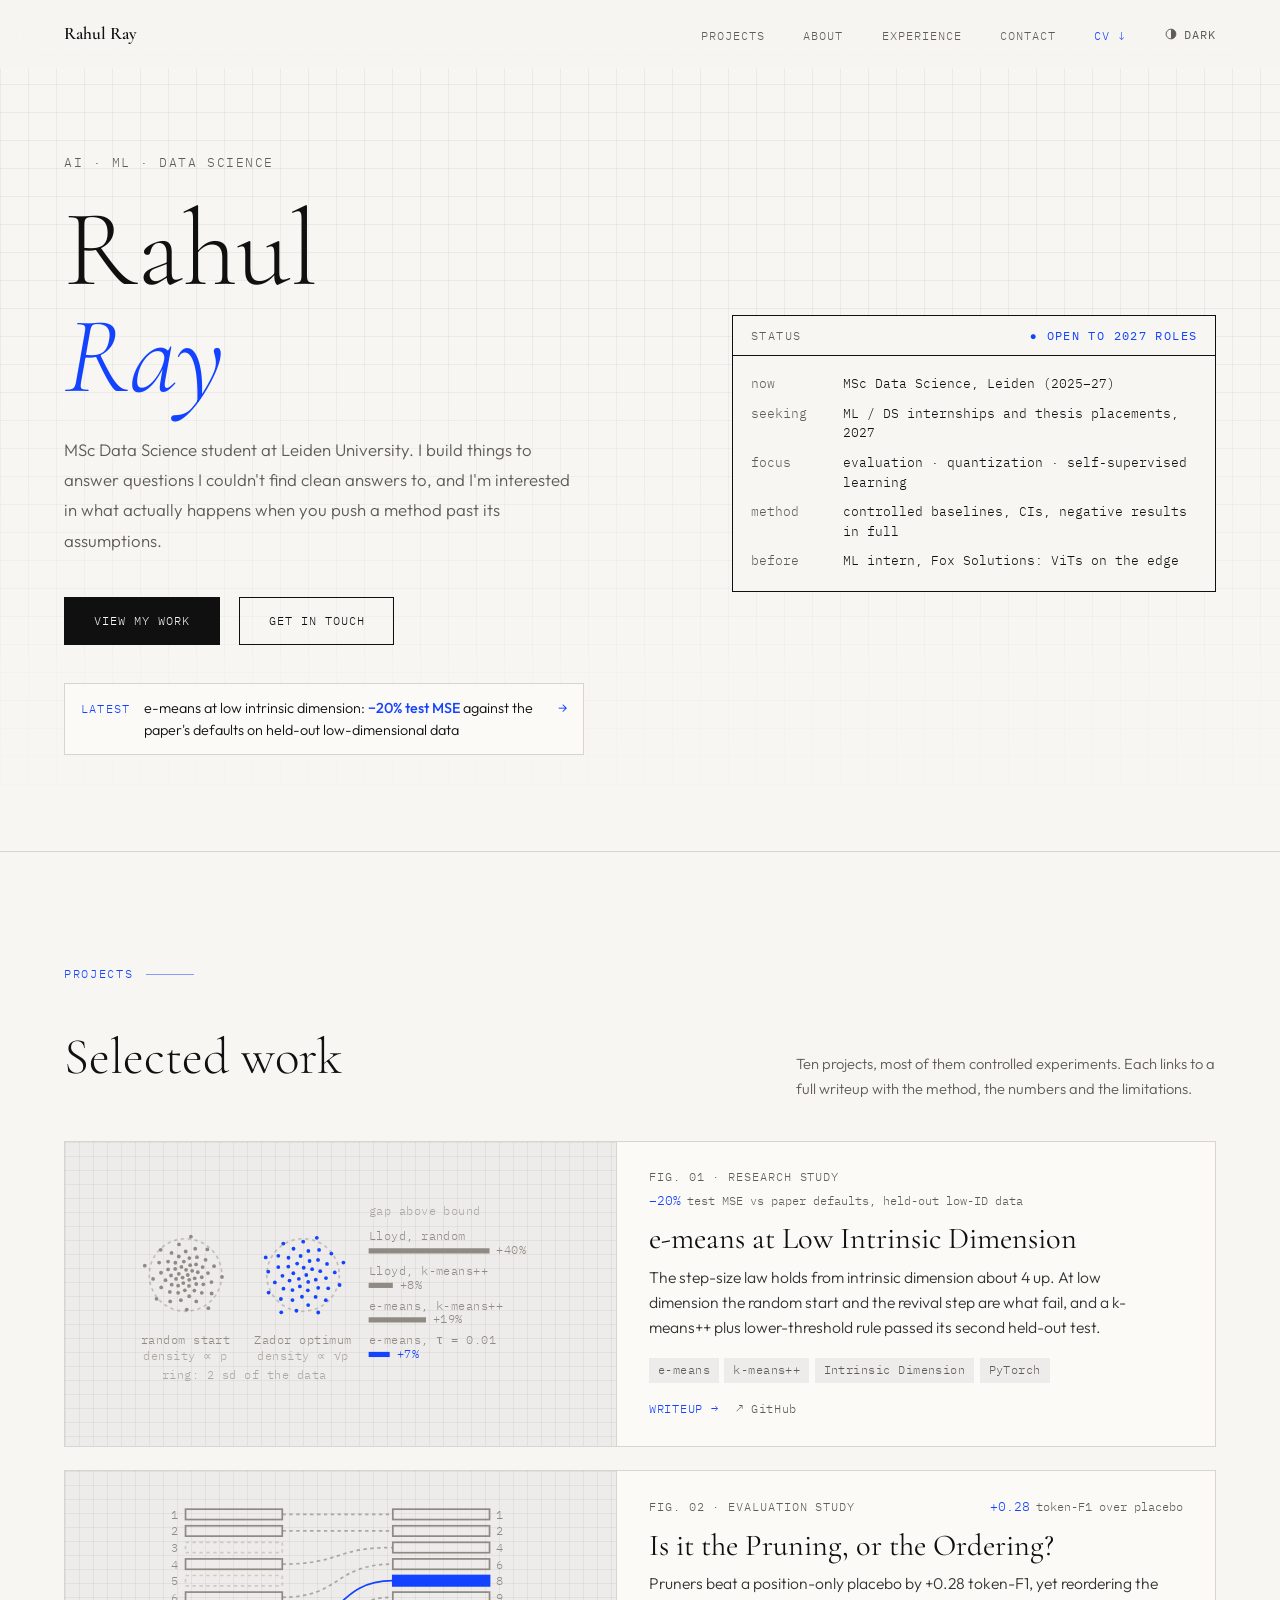
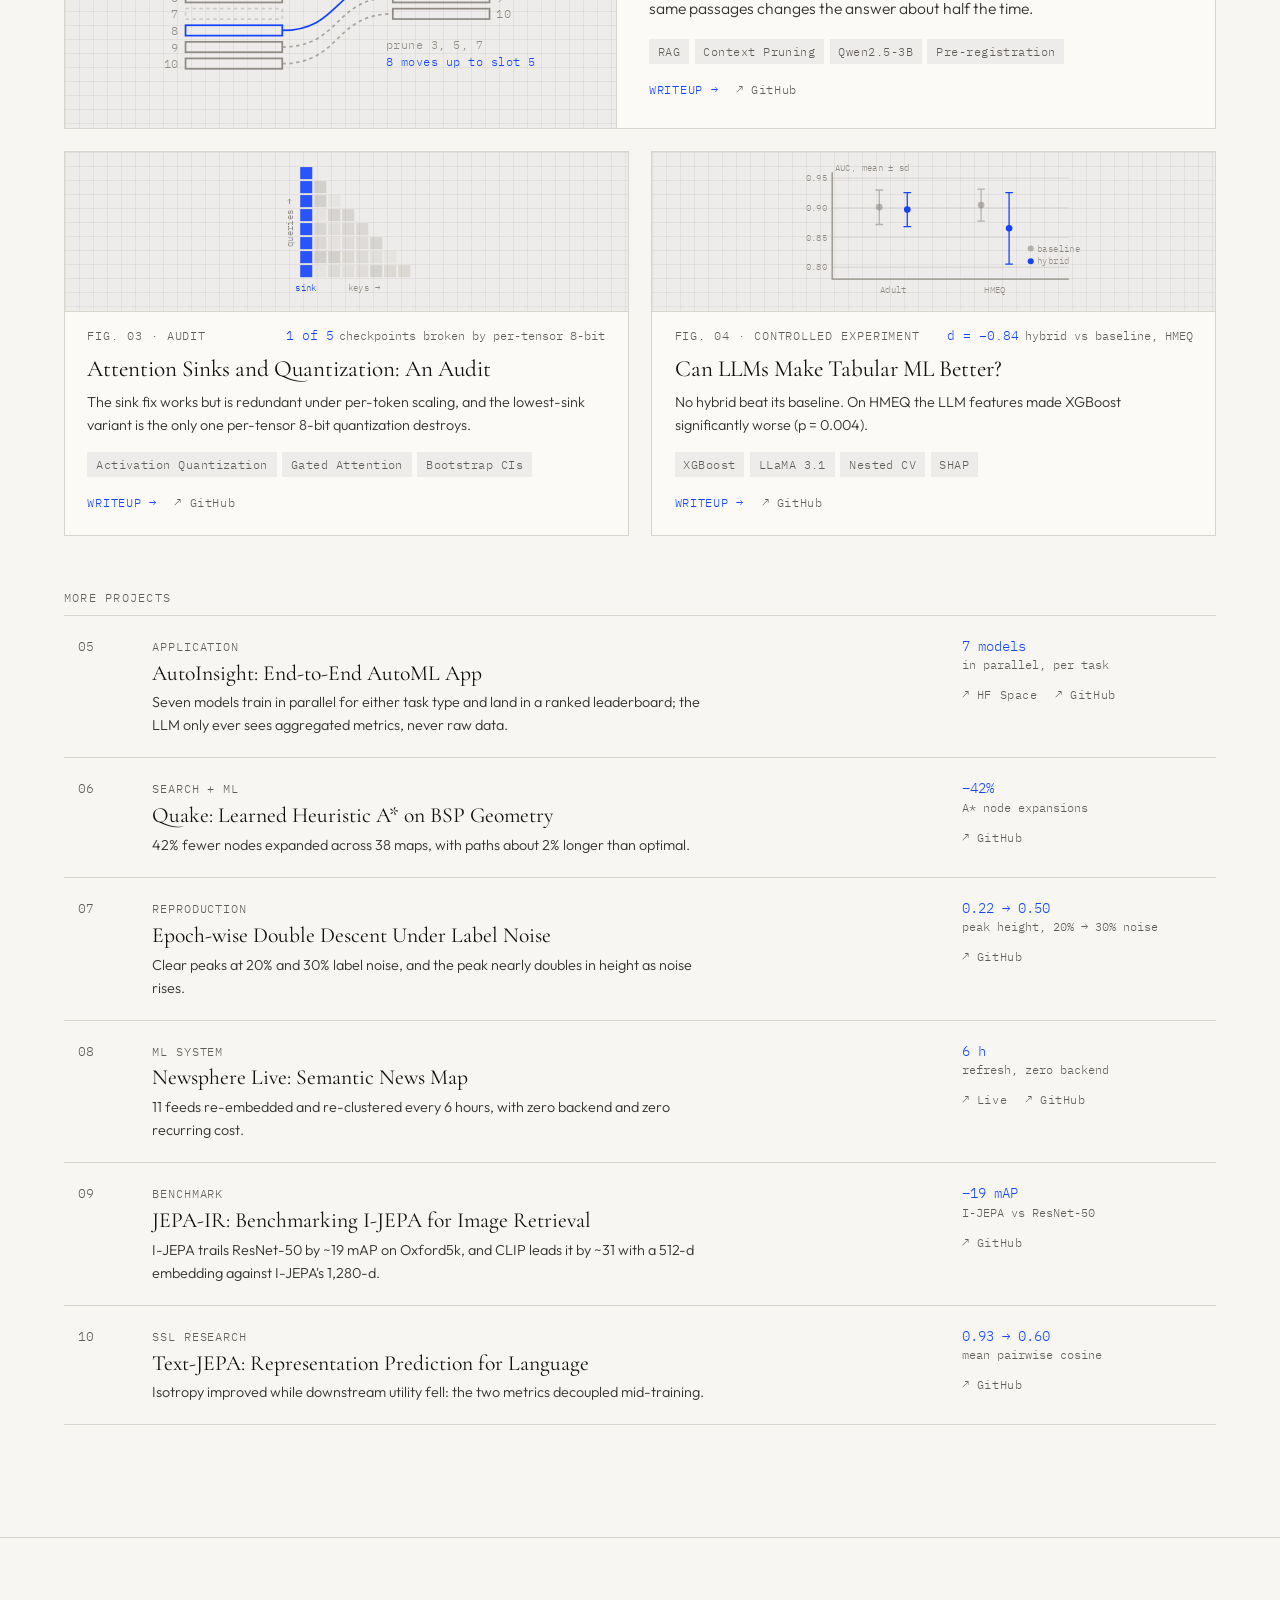
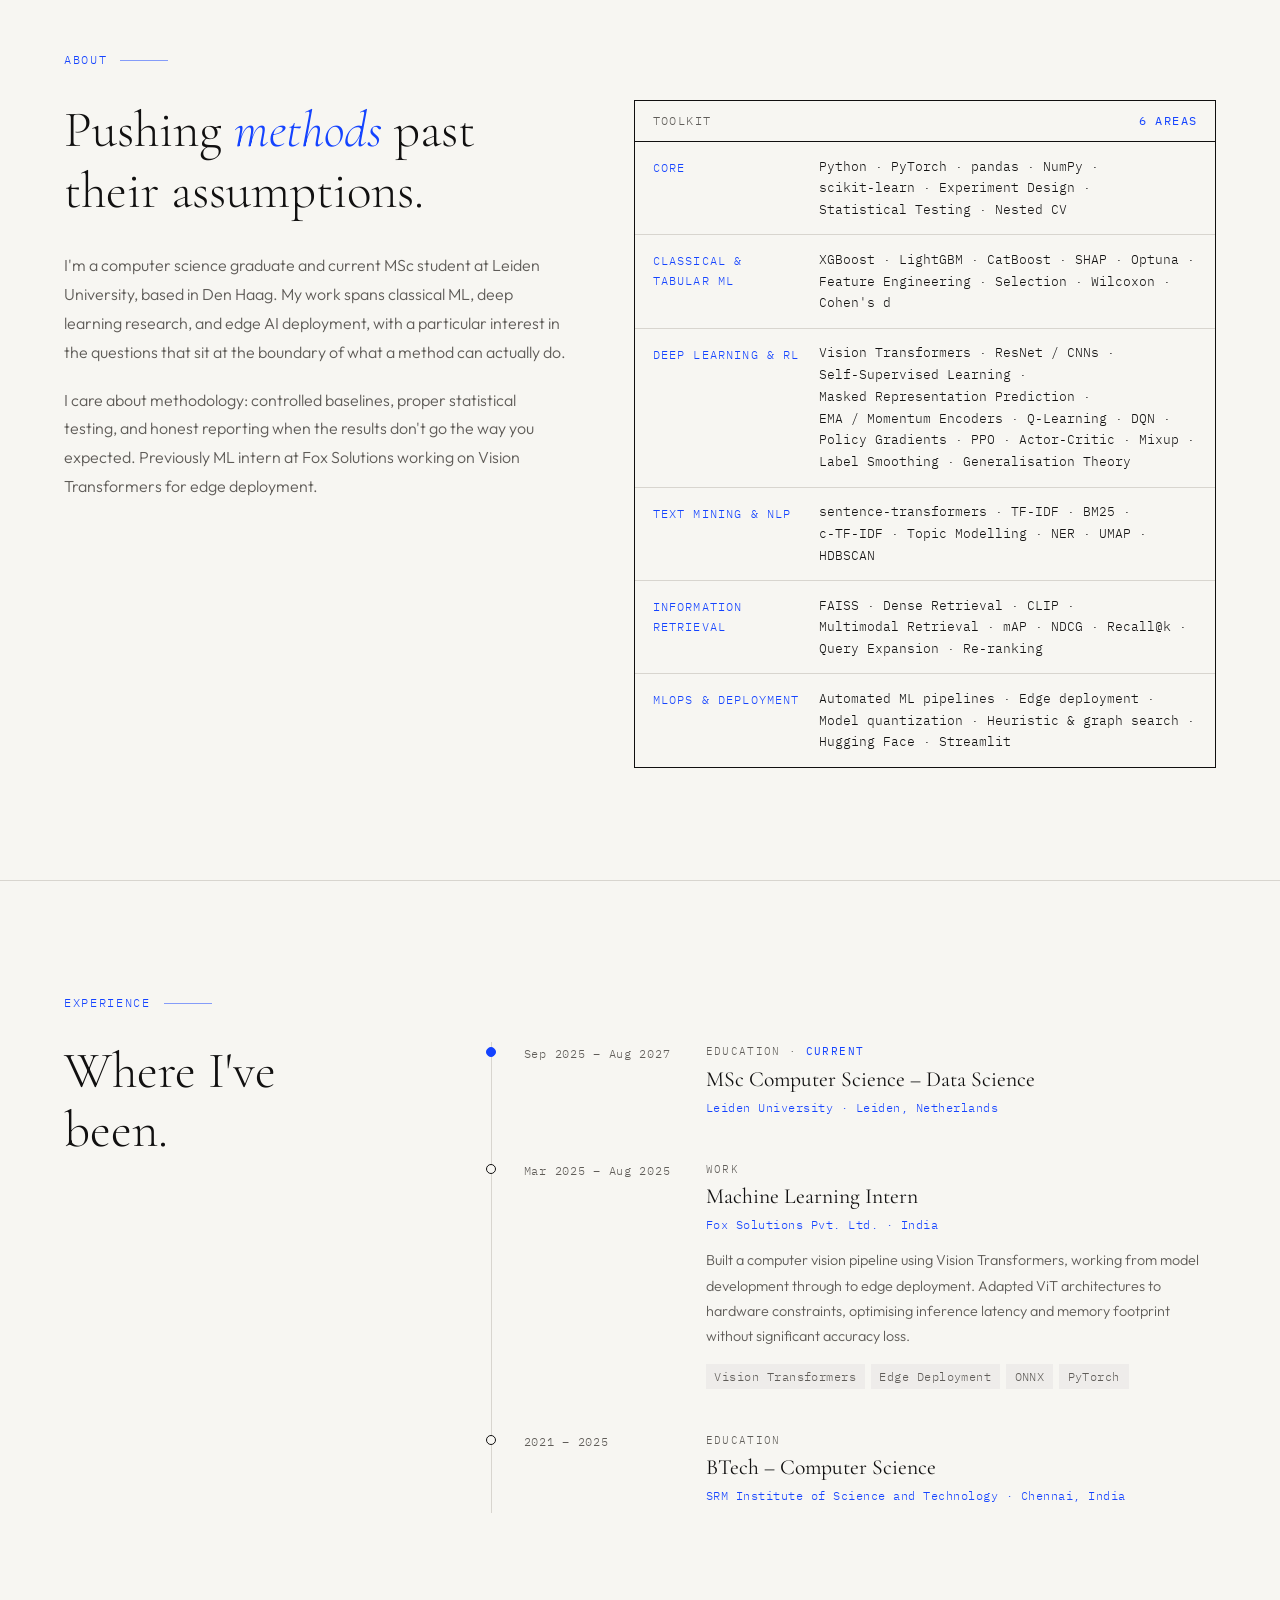
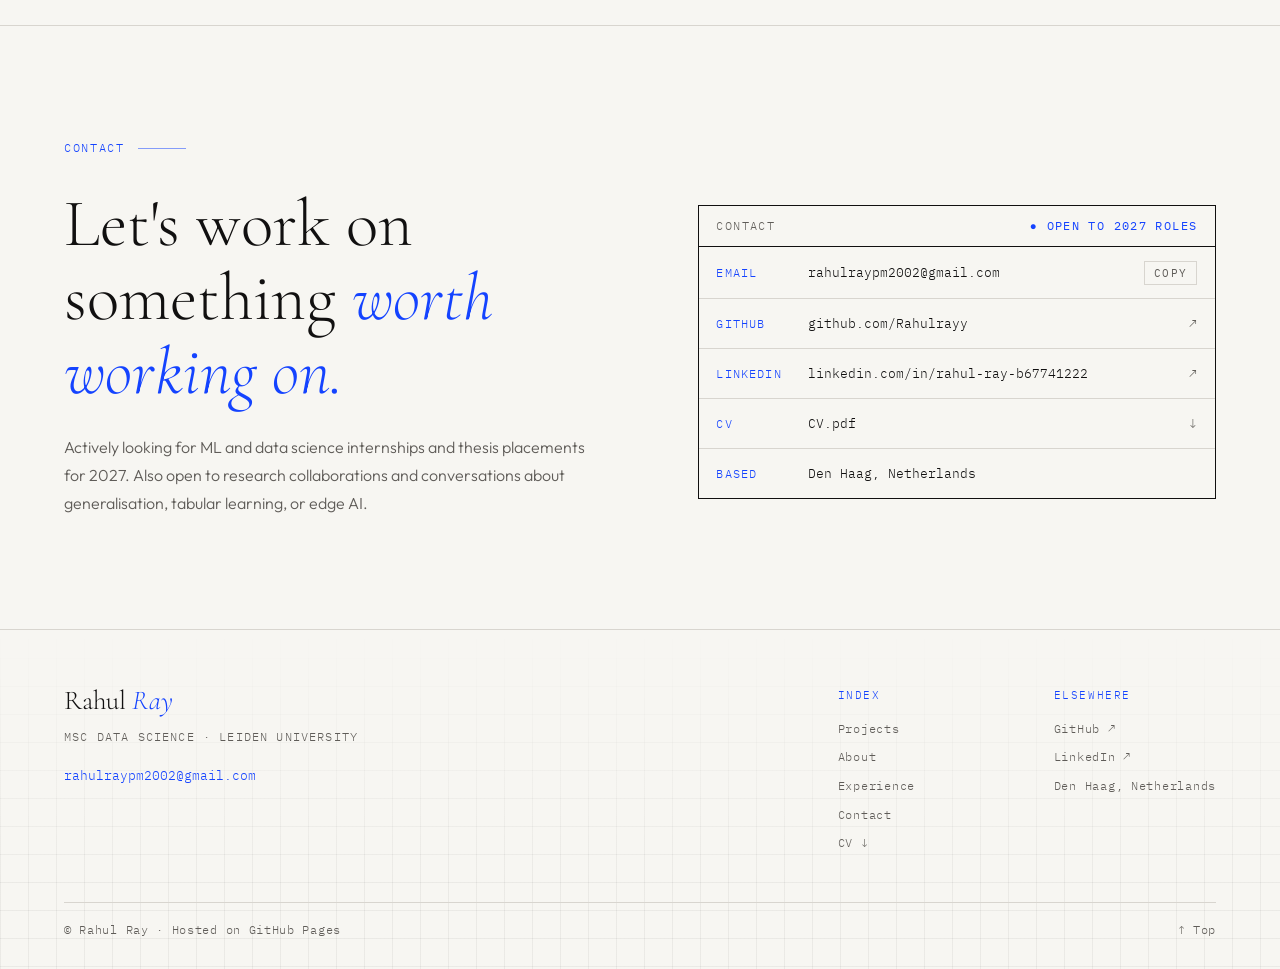
==== commit ea7809a9: "Larger small text, compact rows for older projects, real result figures in writeups, latest-result l" ====
--- a/index.html
+++ b/index.html
@@ -23,7 +23,7 @@
   <link rel="preconnect" href="https://fonts.googleapis.com" />
   <link rel="preconnect" href="https://fonts.gstatic.com" crossorigin />
   <link rel="stylesheet" href="https://fonts.googleapis.com/css2?family=Cormorant+Garamond:ital,wght@0,300;0,400;0,600;1,300&amp;family=IBM+Plex+Mono:wght@300;400&amp;family=Outfit:wght@300;400;500&amp;display=swap" />
-  <link rel="stylesheet" href="style.css" />
+  <link rel="stylesheet" href="style.css?v=2" />
   <script src="theme.js"></script>
   <style>
     /* ── Hero ── */
@@ -44,7 +44,7 @@
               mask-image: linear-gradient(to bottom, #000 35%, transparent);
     }
     .hero-eyebrow {
-      font-family: var(--mono); font-size: 0.75rem; letter-spacing: 0.12em;
+      font-family: var(--mono); font-size: 0.8rem; letter-spacing: 0.12em;
       color: var(--muted); text-transform: uppercase; margin-bottom: 1.4rem;
       opacity: 0; animation: fadeUp 0.8s ease 0.2s forwards;
     }
@@ -63,15 +63,29 @@
       display: flex; gap: 1.2rem; flex-wrap: wrap;
       opacity: 0; animation: fadeUp 0.9s ease 0.65s forwards;
     }
+    .hero-latest {
+      display: flex; align-items: baseline; gap: 0.9rem; max-width: 520px; margin-top: 2.4rem;
+      padding: 0.8rem 1rem; border: 1px solid var(--rule); background: var(--card);
+      font-size: 0.9rem; line-height: 1.55; color: var(--ink); transition: border-color 0.2s;
+      opacity: 0; animation: fadeUp 0.9s ease 0.75s forwards;
+    }
+    .hero-latest:hover { border-color: var(--accent); }
+    .hl-tag {
+      flex-shrink: 0; font-family: var(--mono); font-size: 0.72rem; letter-spacing: 0.1em;
+      text-transform: uppercase; color: var(--accent);
+    }
+    .hl-text b { font-weight: 500; color: var(--accent); }
+    .hl-go { margin-left: auto; color: var(--accent); transition: transform 0.2s; }
+    .hero-latest:hover .hl-go { transform: translateX(3px); }
     .hero-panel {
       background: var(--bg); border: 1px solid var(--ink);
-      font-family: var(--mono); font-size: 0.76rem; line-height: 1.55;
+      font-family: var(--mono); font-size: 0.8rem; line-height: 1.55;
       opacity: 0; animation: fadeUp 0.9s ease 0.8s forwards;
     }
     .hero-panel-head {
       display: flex; justify-content: space-between; gap: 1rem;
       padding: 0.65rem 1.1rem; border-bottom: 1px solid var(--ink);
-      font-size: 0.62rem; letter-spacing: 0.12em; text-transform: uppercase; color: var(--muted);
+      font-size: 0.72rem; letter-spacing: 0.12em; text-transform: uppercase; color: var(--muted);
     }
     .hero-panel-head b { font-weight: 400; color: var(--accent); }
     .hero-panel dl { display: grid; grid-template-columns: 76px 1fr; gap: 0.6rem 1rem; padding: 1.15rem 1.1rem 1.25rem; }
@@ -90,13 +104,13 @@
     .panel-head {
       display: flex; justify-content: space-between; gap: 1rem;
       padding: 0.65rem 1.1rem; border-bottom: 1px solid var(--ink);
-      font-size: 0.62rem; letter-spacing: 0.12em; text-transform: uppercase; color: var(--muted);
+      font-size: 0.72rem; letter-spacing: 0.12em; text-transform: uppercase; color: var(--muted);
     }
     .panel-head b { font-weight: 400; color: var(--accent); }
     .tk-row { display: grid; grid-template-columns: 150px 1fr; gap: 1rem; padding: 0.85rem 1.1rem; }
     .tk-row + .tk-row { border-top: 1px solid var(--rule); }
-    .tk-row dt { font-size: 0.64rem; letter-spacing: 0.1em; text-transform: uppercase; color: var(--accent); padding-top: 0.15rem; }
-    .tk-row dd { font-size: 0.76rem; line-height: 1.7; color: var(--ink); }
+    .tk-row dt { font-size: 0.73rem; letter-spacing: 0.1em; text-transform: uppercase; color: var(--accent); padding-top: 0.15rem; }
+    .tk-row dd { font-size: 0.8rem; line-height: 1.7; color: var(--ink); }
     /* Each term stays whole when it fits, but may wrap in a narrow column rather than overflow. */
     .tk-row dd span { display: inline-block; max-width: 100%; }
 
@@ -141,15 +155,16 @@
     .card-main { display: flex; flex-direction: column; flex: 1; padding: 0.8rem 1.4rem 1.35rem; }
     .card-cap {
       display: flex; justify-content: space-between; align-items: baseline; flex-wrap: wrap; gap: 0.2rem 1rem;
-      font-family: var(--mono); font-size: 0.62rem; letter-spacing: 0.08em; text-transform: uppercase; color: var(--muted);
-    }
-    .card-metric { color: var(--accent); font-size: 0.82rem; letter-spacing: 0; text-transform: none; white-space: nowrap; }
-    .card-metric small { font-size: 0.66rem; color: var(--muted); margin-left: 0.35rem; }
+      font-family: var(--mono); font-size: 0.72rem; letter-spacing: 0.08em; text-transform: uppercase; color: var(--muted);
+    }
+    .card-metric { color: var(--accent); font-size: 0.82rem; letter-spacing: 0; text-transform: none; }
+    .card-main { min-width: 0; }
+    .card-metric small { font-size: 0.74rem; color: var(--muted); margin-left: 0.35rem; }
     .card-title { font-family: var(--serif); font-size: 1.45rem; font-weight: 400; line-height: 1.2; margin-top: 0.55rem; transition: color 0.2s; }
     .card-finding { font-size: 0.9rem; color: var(--ink); opacity: 0.85; line-height: 1.6; margin: 0.45rem 0 0.9rem; }
     .card-tags { display: flex; flex-wrap: wrap; gap: 0.35rem; margin-top: auto; }
     .p-tag {
-      font-family: var(--mono); font-size: 0.62rem; letter-spacing: 0.04em;
+      font-family: var(--mono); font-size: 0.72rem; letter-spacing: 0.04em;
       padding: 0.18rem 0.55rem; background: var(--surface); color: var(--muted);
     }
     .card-links { display: flex; flex-wrap: wrap; align-items: center; gap: 1.1rem; margin-top: 1rem; }
@@ -164,16 +179,41 @@
     .card-featured .card-tags { margin-top: 0.2rem; }
 
     .cta-link {
-      font-family: var(--mono); font-size: 0.68rem; letter-spacing: 0.06em;
+      font-family: var(--mono); font-size: 0.75rem; letter-spacing: 0.06em;
       text-transform: uppercase; color: var(--accent);
       display: inline-flex; align-items: center; gap: 0.4rem; transition: gap 0.2s;
     }
     .cta-gh {
-      font-family: var(--mono); font-size: 0.65rem; letter-spacing: 0.05em;
+      font-family: var(--mono); font-size: 0.74rem; letter-spacing: 0.05em;
       color: var(--muted); display: inline-flex; align-items: center; gap: 0.35rem;
       transition: color 0.2s;
     }
     .cta-gh:hover { color: var(--ink); }
+
+    /* Older projects: one compact row each, the whole row opens the writeup. */
+    .rows-label {
+      font-family: var(--mono); font-size: 0.78rem; letter-spacing: 0.1em; text-transform: uppercase;
+      color: var(--muted); margin: 3.2rem 0 0.4rem;
+    }
+    .rows { list-style: none; border-top: 1px solid var(--rule); }
+    .row {
+      position: relative; display: grid; grid-template-columns: 3rem minmax(0, 1fr) 15rem;
+      gap: 0 1.6rem; align-items: baseline; padding: 1.25rem 0.9rem;
+      border-bottom: 1px solid var(--rule); transition: background 0.2s;
+    }
+    .row:hover, .row:focus-within { background: var(--surface); }
+    .row-num { font-family: var(--mono); font-size: 0.8rem; color: var(--muted); }
+    .row-kind { font-family: var(--mono); font-size: 0.72rem; letter-spacing: 0.08em; text-transform: uppercase; color: var(--muted); }
+    .row-title { font-family: var(--serif); font-size: 1.35rem; font-weight: 400; line-height: 1.25; margin-top: 0.2rem; transition: color 0.2s; }
+    .row:hover .row-title, .row:focus-within .row-title { color: var(--accent); }
+    .row-title a::after { content: ''; position: absolute; inset: 0; }
+    .row-title a:focus-visible { outline: none; }
+    .row-title a:focus-visible::after { outline: 2px solid var(--accent); outline-offset: -2px; }
+    .row-finding { font-size: 0.9rem; color: var(--ink); opacity: 0.85; line-height: 1.6; margin-top: 0.3rem; max-width: 560px; }
+    .row-metric { font-family: var(--mono); font-size: 0.85rem; color: var(--accent); line-height: 1.5; }
+    .row-metric small { display: block; font-size: 0.74rem; color: var(--muted); }
+    .row-links { display: flex; flex-wrap: wrap; gap: 0.3rem 1.1rem; margin-top: 0.7rem; }
+    .row-links a { position: relative; z-index: 1; }
 
     /* ── Nav CV ── */
     .nav-links .nav-cv { color: var(--accent); }
@@ -197,11 +237,11 @@
       background: var(--bg); border: 1px solid var(--ink);
     }
     .log-item.is-current::before { background: var(--accent); border-color: var(--accent); }
-    .log-date { font-family: var(--mono); font-size: 0.68rem; letter-spacing: 0.06em; color: var(--muted); padding-top: 0.1rem; }
-    .log-kind { font-family: var(--mono); font-size: 0.6rem; letter-spacing: 0.12em; text-transform: uppercase; color: var(--muted); }
+    .log-date { font-family: var(--mono); font-size: 0.75rem; letter-spacing: 0.06em; color: var(--muted); padding-top: 0.1rem; }
+    .log-kind { font-family: var(--mono); font-size: 0.7rem; letter-spacing: 0.12em; text-transform: uppercase; color: var(--muted); }
     .log-kind b { font-weight: 400; color: var(--accent); }
     .log-role { font-family: var(--serif); font-size: 1.35rem; font-weight: 400; line-height: 1.25; margin: 0.3rem 0 0.25rem; }
-    .log-org { font-family: var(--mono); font-size: 0.72rem; letter-spacing: 0.04em; color: var(--accent); }
+    .log-org { font-family: var(--mono); font-size: 0.78rem; letter-spacing: 0.04em; color: var(--accent); }
     .log-desc { font-size: 0.9rem; color: var(--muted); line-height: 1.75; margin-top: 0.8rem; max-width: 620px; }
     .log-tags { display: flex; flex-wrap: wrap; gap: 0.35rem; margin-top: 0.9rem; }
 
@@ -220,7 +260,7 @@
       gap: 1rem; align-items: center; padding: 0.85rem 1.1rem; transition: background 0.2s;
     }
     .ct-row + .ct-row { border-top: 1px solid var(--rule); }
-    .ct-key { font-size: 0.64rem; letter-spacing: 0.1em; text-transform: uppercase; color: var(--accent); }
+    .ct-key { font-size: 0.73rem; letter-spacing: 0.1em; text-transform: uppercase; color: var(--accent); }
     .ct-val { font-size: 0.8rem; color: var(--ink); overflow-wrap: anywhere; transition: color 0.2s; }
     /* Each linked row is clickable end to end; the copy button sits above that. */
     .ct-row a.ct-val::after { content: ''; position: absolute; inset: 0; }
@@ -231,7 +271,7 @@
     .ct-go { color: var(--muted); font-size: 0.8rem; }
     .ct-copy {
       position: relative; z-index: 1; cursor: pointer;
-      font-family: var(--mono); font-size: 0.6rem; letter-spacing: 0.1em; text-transform: uppercase;
+      font-family: var(--mono); font-size: 0.7rem; letter-spacing: 0.1em; text-transform: uppercase;
       background: var(--bg); color: var(--muted); border: 1px solid var(--rule); padding: 0.25rem 0.6rem;
       transition: color 0.2s, border-color 0.2s;
     }
@@ -241,6 +281,7 @@
     /* Mid widths: the toolkit column is narrow, so put each label above its terms. */
     @media (max-width: 1100px) {
       .tk-row { grid-template-columns: 1fr; gap: 0.3rem; }
+      .row { grid-template-columns: 3rem minmax(0, 1fr) 13rem; }
     }
 
     @media (max-width: 768px) {
@@ -254,13 +295,15 @@
       .card-featured .card-main { padding: 0.8rem 1.4rem 1.35rem; }
       .card-featured .card-title { font-size: 1.55rem; }
       .log-item { grid-template-columns: 1fr; gap: 0.3rem; }
+      .row { grid-template-columns: 2.4rem minmax(0, 1fr); gap: 0.6rem 1rem; }
+      .row-side { grid-column: 2; }
     }
 
     @media (max-width: 640px) {
       #hero { padding-top: 6.5rem; padding-bottom: 3.5rem; }
       .hero-desc { font-size: 0.97rem; margin-bottom: 2rem; }
       .hero-cta { gap: 0.8rem; flex-direction: column; align-items: flex-start; }
-      .hero-panel { font-size: 0.72rem; }
+      .hero-panel { font-size: 0.78rem; }
       .hero-panel dl { grid-template-columns: 64px 1fr; }
 
       #projects, #about, #experience, #contact { padding-top: 3.5rem; padding-bottom: 3.5rem; }
@@ -318,6 +361,11 @@
         <a href="#projects" class="btn primary">View my work</a>
         <a href="#contact" class="btn">Get in touch</a>
       </div>
+      <a class="hero-latest" href="projects/e-means.html">
+        <span class="hl-tag">Latest</span>
+        <span class="hl-text">e-means at low intrinsic dimension: <b>−20% test MSE</b> against the paper's defaults on held-out low-dimensional data</span>
+        <span class="hl-go" aria-hidden="true">→</span>
+      </a>
     </div>
     <div class="hero-panel">
       <div class="hero-panel-head"><span>Status</span><b>● Open to 2027 roles</b></div>
@@ -391,84 +439,80 @@
           </div>
         </div>
       </li>
-      <li class="card reveal">
-        <div class="card-fig"><svg viewBox="0 0 240 110" fill="none" stroke="currentColor" stroke-width="1" aria-hidden="true"><rect x="14" y="40" width="40" height="30"/><text x="34.0" y="58.0" text-anchor="middle" stroke="none">data</text><rect x="170" y="40" width="62" height="30" class="a"/><text x="201.0" y="58.0" text-anchor="middle" stroke="none">leaderboard</text><path d="M54 55 L116 10" opacity=".6"/><path d="M122 10 L174 55" opacity=".6"/><circle cx="119" cy="10" r="3" class="af" stroke="none"/><path d="M54 55 L116 25" opacity=".6"/><path d="M122 25 L174 55" opacity=".6"/><circle cx="119" cy="25" r="3" class="af" stroke="none"/><path d="M54 55 L116 40" opacity=".6"/><path d="M122 40 L174 55" opacity=".6"/><circle cx="119" cy="40" r="3" class="af" stroke="none"/><path d="M54 55 L116 55" opacity=".6"/><path d="M122 55 L174 55" opacity=".6"/><circle cx="119" cy="55" r="3" class="af" stroke="none"/><path d="M54 55 L116 70" opacity=".6"/><path d="M122 70 L174 55" opacity=".6"/><circle cx="119" cy="70" r="3" class="af" stroke="none"/><path d="M54 55 L116 85" opacity=".6"/><path d="M122 85 L174 55" opacity=".6"/><circle cx="119" cy="85" r="3" class="af" stroke="none"/><path d="M54 55 L116 100" opacity=".6"/><path d="M122 100 L174 55" opacity=".6"/><circle cx="119" cy="100" r="3" class="af" stroke="none"/><text x="119.0" y="108.0" text-anchor="middle" stroke="none">7 models, in parallel</text></svg></div>
-        <div class="card-main">
-          <div class="card-cap"><span>Fig. 05 · Application</span><span class="card-metric">7 models<small>in parallel, per task</small></span></div>
-          <h3 class="card-title"><a href="projects/autoinsight.html">AutoInsight: End-to-End AutoML App</a></h3>
-          <p class="card-finding">Seven models train in parallel for either task type and land in a ranked leaderboard; the LLM only ever sees aggregated metrics, never raw data.</p>
-          <div class="card-tags"><span class="p-tag">Streamlit</span><span class="p-tag">SHAP</span><span class="p-tag">Optuna</span><span class="p-tag">Groq API</span></div>
-          <div class="card-links">
-            <span class="cta-link" aria-hidden="true">Writeup →</span>
-            <a href="https://huggingface.co/spaces/rayy5/AutoInsight" target="_blank" rel="noopener" class="cta-gh">↗ HF Space</a>
-            <a href="https://github.com/Rahulrayy/AutoInsight" target="_blank" rel="noopener" class="cta-gh">↗ GitHub</a>
-          </div>
-        </div>
-      </li>
-      <li class="card reveal">
-        <div class="card-fig"><svg viewBox="0 0 240 110" fill="none" stroke="currentColor" stroke-width="1" aria-hidden="true"><path d="M9.8 8.3 L23.1 6.0" opacity=".16"/><path d="M9.8 8.3 L11.9 20.0" opacity=".16"/><path d="M9.8 8.3 L24.3 22.2" opacity=".16"/><path d="M11.9 20.0 L24.3 22.2" opacity=".16"/><path d="M11.9 20.0 L10.0 32.8" opacity=".16"/><path d="M11.9 20.0 L22.9 32.9" opacity=".16"/><path d="M11.9 20.0 L23.1 6.0" opacity=".16"/><path d="M10.0 32.8 L22.9 32.9" opacity=".16"/><path d="M10.0 32.8 L8.6 44.7" opacity=".16"/><path d="M10.0 32.8 L20.7 42.5" opacity=".16"/><path d="M10.0 32.8 L24.3 22.2" opacity=".16"/><path d="M8.6 44.7 L20.7 42.5" opacity=".16"/><path d="M8.6 44.7 L10.6 58.1" opacity=".16"/><path d="M8.6 44.7 L22.3 54.9" opacity=".16"/><path d="M8.6 44.7 L22.9 32.9" opacity=".16"/><path d="M10.6 58.1 L22.3 54.9" opacity=".16"/><path d="M10.6 58.1 L8.2 68.1" opacity=".16"/><path d="M10.6 58.1 L20.8 67.9" opacity=".16"/><path d="M10.6 58.1 L20.7 42.5" opacity=".16"/><path d="M8.2 68.1 L20.8 67.9" opacity=".16"/><path d="M8.2 68.1 L8.2 82.6" opacity=".16"/><path d="M8.2 68.1 L20.1 81.0" opacity=".16"/><path d="M8.2 68.1 L22.3 54.9" opacity=".16"/><path d="M8.2 82.6 L20.1 81.0" opacity=".16"/><path d="M8.2 82.6 L20.8 67.9" opacity=".16"/><path d="M23.1 6.0 L34.1 9.5" opacity=".16"/><path d="M23.1 6.0 L24.3 22.2" opacity=".16"/><path d="M23.1 6.0 L34.5 20.8" opacity=".16"/><path d="M24.3 22.2 L34.5 20.8" opacity=".16"/><path d="M24.3 22.2 L22.9 32.9" opacity=".16"/><path d="M24.3 22.2 L34.4 33.1" opacity=".16"/><path d="M24.3 22.2 L34.1 9.5" opacity=".16"/><path d="M22.9 32.9 L34.4 33.1" opacity=".16"/><path d="M22.9 32.9 L20.7 42.5" opacity=".16"/><path d="M22.9 32.9 L34.2 43.6" opacity=".16"/><path d="M22.9 32.9 L34.5 20.8" opacity=".16"/><path d="M20.7 42.5 L34.2 43.6" opacity=".16"/><path d="M20.7 42.5 L22.3 54.9" opacity=".16"/><path d="M20.7 42.5 L36.6 59.0" opacity=".16"/><path d="M20.7 42.5 L34.4 33.1" opacity=".16"/><path d="M22.3 54.9 L36.6 59.0" opacity=".16"/><path d="M22.3 54.9 L20.8 67.9" opacity=".16"/><path d="M22.3 54.9 L35.9 69.9" opacity=".16"/><path d="M22.3 54.9 L34.2 43.6" opacity=".16"/><path d="M20.8 67.9 L35.9 69.9" opacity=".16"/><path d="M20.8 67.9 L20.1 81.0" opacity=".16"/><path d="M20.8 67.9 L33.6 80.0" opacity=".16"/><path d="M20.8 67.9 L36.6 59.0" opacity=".16"/><path d="M20.1 81.0 L33.6 80.0" opacity=".16"/><path d="M20.1 81.0 L35.9 69.9" opacity=".16"/><path d="M34.1 9.5 L45.7 6.1" opacity=".16"/><path d="M34.1 9.5 L34.5 20.8" opacity=".16"/><path d="M34.1 9.5 L47.8 19.8" opacity=".16"/><path d="M34.5 20.8 L47.8 19.8" opacity=".16"/><path d="M34.5 20.8 L34.4 33.1" opacity=".16"/><path d="M34.5 20.8 L48.1 31.9" opacity=".16"/><path d="M34.5 20.8 L45.7 6.1" opacity=".16"/><path d="M34.4 33.1 L48.1 31.9" opacity=".16"/><path d="M34.4 33.1 L34.2 43.6" opacity=".16"/><path d="M34.4 33.1 L48.6 46.1" opacity=".16"/><path d="M34.4 33.1 L47.8 19.8" opacity=".16"/><path d="M34.2 43.6 L48.6 46.1" opacity=".16"/><path d="M34.2 43.6 L36.6 59.0" opacity=".16"/><path d="M34.2 43.6 L44.4 55.5" opacity=".16"/><path d="M34.2 43.6 L48.1 31.9" opacity=".16"/><path d="M36.6 59.0 L44.4 55.5" opacity=".16"/><path d="M36.6 59.0 L35.9 69.9" opacity=".16"/><path d="M36.6 59.0 L48.4 68.9" opacity=".16"/><path d="M36.6 59.0 L48.6 46.1" opacity=".16"/><path d="M35.9 69.9 L48.4 68.9" opacity=".16"/><path d="M35.9 69.9 L33.6 80.0" opacity=".16"/><path d="M35.9 69.9 L48.7 80.7" opacity=".16"/><path d="M35.9 69.9 L44.4 55.5" opacity=".16"/><path d="M33.6 80.0 L48.7 80.7" opacity=".16"/><path d="M33.6 80.0 L48.4 68.9" opacity=".16"/><path d="M45.7 6.1 L47.8 19.8" opacity=".16"/><path d="M47.8 19.8 L48.1 31.9" opacity=".16"/><path d="M48.1 31.9 L48.6 46.1" opacity=".16"/><path d="M48.6 46.1 L44.4 55.5" opacity=".16"/><path d="M44.4 55.5 L48.4 68.9" opacity=".16"/><path d="M44.4 55.5 L56.9 69.6" opacity=".16"/><path d="M48.4 68.9 L56.9 69.6" opacity=".16"/><path d="M48.4 68.9 L48.7 80.7" opacity=".16"/><path d="M48.4 68.9 L60.0 80.2" opacity=".16"/><path d="M48.7 80.7 L60.0 80.2" opacity=".16"/><path d="M48.7 80.7 L56.9 69.6" opacity=".16"/><path d="M56.9 69.6 L71.3 68.8" opacity=".16"/><path d="M56.9 69.6 L60.0 80.2" opacity=".16"/><path d="M56.9 69.6 L69.6 82.2" opacity=".16"/><path d="M56.9 69.6 L72.3 55.4" opacity=".16"/><path d="M60.0 80.2 L69.6 82.2" opacity=".16"/><path d="M60.0 80.2 L71.3 68.8" opacity=".16"/><path d="M69.2 7.3 L81.6 8.6" opacity=".16"/><path d="M69.2 7.3 L73.0 21.3" opacity=".16"/><path d="M69.2 7.3 L81.5 19.9" opacity=".16"/><path d="M73.0 21.3 L81.5 19.9" opacity=".16"/><path d="M73.0 21.3 L69.3 31.3" opacity=".16"/><path d="M73.0 21.3 L81.9 31.4" opacity=".16"/><path d="M73.0 21.3 L81.6 8.6" opacity=".16"/><path d="M69.3 31.3 L81.9 31.4" opacity=".16"/><path d="M69.3 31.3 L69.2 42.7" opacity=".16"/><path d="M69.3 31.3 L85.3 45.9" opacity=".16"/><path d="M69.3 31.3 L81.5 19.9" opacity=".16"/><path d="M69.2 42.7 L85.3 45.9" opacity=".16"/><path d="M69.2 42.7 L72.3 55.4" opacity=".16"/><path d="M69.2 42.7 L82.3 58.5" opacity=".16"/><path d="M69.2 42.7 L81.9 31.4" opacity=".16"/><path d="M72.3 55.4 L82.3 58.5" opacity=".16"/><path d="M72.3 55.4 L71.3 68.8" opacity=".16"/><path d="M72.3 55.4 L81.9 68.5" opacity=".16"/><path d="M72.3 55.4 L85.3 45.9" opacity=".16"/><path d="M71.3 68.8 L81.9 68.5" opacity=".16"/><path d="M71.3 68.8 L69.6 82.2" opacity=".16"/><path d="M71.3 68.8 L84.8 81.8" opacity=".16"/><path d="M71.3 68.8 L82.3 58.5" opacity=".16"/><path d="M69.6 82.2 L84.8 81.8" opacity=".16"/><path d="M69.6 82.2 L81.9 68.5" opacity=".16"/><path d="M81.6 8.6 L93.6 10.2" opacity=".16"/><path d="M81.6 8.6 L81.5 19.9" opacity=".16"/><path d="M81.6 8.6 L94.1 19.1" opacity=".16"/><path d="M81.5 19.9 L94.1 19.1" opacity=".16"/><path d="M81.5 19.9 L81.9 31.4" opacity=".16"/><path d="M81.5 19.9 L96.6 31.6" opacity=".16"/><path d="M81.5 19.9 L93.6 10.2" opacity=".16"/><path d="M81.9 31.4 L96.6 31.6" opacity=".16"/><path d="M81.9 31.4 L85.3 45.9" opacity=".16"/><path d="M81.9 31.4 L94.5 42.7" opacity=".16"/><path d="M81.9 31.4 L94.1 19.1" opacity=".16"/><path d="M85.3 45.9 L94.5 42.7" opacity=".16"/><path d="M85.3 45.9 L82.3 58.5" opacity=".16"/><path d="M85.3 45.9 L93.6 57.2" opacity=".16"/><path d="M85.3 45.9 L96.6 31.6" opacity=".16"/><path d="M82.3 58.5 L93.6 57.2" opacity=".16"/><path d="M82.3 58.5 L81.9 68.5" opacity=".16"/><path d="M82.3 58.5 L94.3 69.4" opacity=".16"/><path d="M82.3 58.5 L94.5 42.7" opacity=".16"/><path d="M81.9 68.5 L94.3 69.4" opacity=".16"/><path d="M81.9 68.5 L84.8 81.8" opacity=".16"/><path d="M81.9 68.5 L94.8 81.0" opacity=".16"/><path d="M81.9 68.5 L93.6 57.2" opacity=".16"/><path d="M84.8 81.8 L94.8 81.0" opacity=".16"/><path d="M84.8 81.8 L94.3 69.4" opacity=".16"/><path d="M93.6 10.2 L94.1 19.1" opacity=".16"/><path d="M94.1 19.1 L96.6 31.6" opacity=".16"/><path d="M96.6 31.6 L94.5 42.7" opacity=".16"/><path d="M94.5 42.7 L93.6 57.2" opacity=".16"/><path d="M93.6 57.2 L94.3 69.4" opacity=".16"/><path d="M94.3 69.4 L94.8 81.0" opacity=".16"/><rect x="56.3" y="4" width="5" height="56.8" fill="currentColor" opacity=".55" stroke="none"/><circle cx="9.8" cy="8.3" r="2.6" class="af" opacity=".35" stroke="none"/><circle cx="11.9" cy="20.0" r="2.6" class="af" opacity=".35" stroke="none"/><circle cx="10.0" cy="32.8" r="2.6" class="af" opacity=".35" stroke="none"/><circle cx="8.6" cy="44.7" r="2.6" class="af" opacity=".35" stroke="none"/><circle cx="10.6" cy="58.1" r="1.3" fill="currentColor" opacity=".45" stroke="none"/><circle cx="8.2" cy="68.1" r="1.3" fill="currentColor" opacity=".45" stroke="none"/><circle cx="8.2" cy="82.6" r="1.3" fill="currentColor" opacity=".45" stroke="none"/><circle cx="23.1" cy="6.0" r="2.6" class="af" opacity=".35" stroke="none"/><circle cx="24.3" cy="22.2" r="2.6" class="af" opacity=".35" stroke="none"/><circle cx="22.9" cy="32.9" r="2.6" class="af" opacity=".35" stroke="none"/><circle cx="20.7" cy="42.5" r="2.6" class="af" opacity=".35" stroke="none"/><circle cx="22.3" cy="54.9" r="2.6" class="af" opacity=".35" stroke="none"/><circle cx="20.8" cy="67.9" r="1.3" fill="currentColor" opacity=".45" stroke="none"/><circle cx="20.1" cy="81.0" r="1.3" fill="currentColor" opacity=".45" stroke="none"/><circle cx="34.1" cy="9.5" r="2.6" class="af" opacity=".35" stroke="none"/><circle cx="34.5" cy="20.8" r="2.6" class="af" opacity=".35" stroke="none"/><circle cx="34.4" cy="33.1" r="2.6" class="af" opacity=".35" stroke="none"/><circle cx="34.2" cy="43.6" r="2.6" class="af" opacity=".35" stroke="none"/><circle cx="36.6" cy="59.0" r="2.6" class="af" opacity=".35" stroke="none"/><circle cx="35.9" cy="69.9" r="1.3" fill="currentColor" opacity=".45" stroke="none"/><circle cx="33.6" cy="80.0" r="1.3" fill="currentColor" opacity=".45" stroke="none"/><circle cx="45.7" cy="6.1" r="2.6" class="af" opacity=".35" stroke="none"/><circle cx="47.8" cy="19.8" r="2.6" class="af" opacity=".35" stroke="none"/><circle cx="48.1" cy="31.9" r="2.6" class="af" opacity=".35" stroke="none"/><circle cx="48.6" cy="46.1" r="2.6" class="af" opacity=".35" stroke="none"/><circle cx="44.4" cy="55.5" r="2.6" class="af" opacity=".35" stroke="none"/><circle cx="48.4" cy="68.9" r="2.6" class="af" opacity=".35" stroke="none"/><circle cx="48.7" cy="80.7" r="1.3" fill="currentColor" opacity=".45" stroke="none"/><circle cx="56.9" cy="69.6" r="2.6" class="af" opacity=".35" stroke="none"/><circle cx="60.0" cy="80.2" r="1.3" fill="currentColor" opacity=".45" stroke="none"/><circle cx="69.2" cy="7.3" r="1.3" fill="currentColor" opacity=".45" stroke="none"/><circle cx="73.0" cy="21.3" r="1.3" fill="currentColor" opacity=".45" stroke="none"/><circle cx="69.3" cy="31.3" r="1.3" fill="currentColor" opacity=".45" stroke="none"/><circle cx="69.2" cy="42.7" r="1.3" fill="currentColor" opacity=".45" stroke="none"/><circle cx="72.3" cy="55.4" r="2.6" class="af" opacity=".35" stroke="none"/><circle cx="71.3" cy="68.8" r="1.3" fill="currentColor" opacity=".45" stroke="none"/><circle cx="69.6" cy="82.2" r="1.3" fill="currentColor" opacity=".45" stroke="none"/><circle cx="81.6" cy="8.6" r="1.3" fill="currentColor" opacity=".45" stroke="none"/><circle cx="81.5" cy="19.9" r="1.3" fill="currentColor" opacity=".45" stroke="none"/><circle cx="81.9" cy="31.4" r="1.3" fill="currentColor" opacity=".45" stroke="none"/><circle cx="85.3" cy="45.9" r="2.6" class="af" opacity=".35" stroke="none"/><circle cx="82.3" cy="58.5" r="1.3" fill="currentColor" opacity=".45" stroke="none"/><circle cx="81.9" cy="68.5" r="1.3" fill="currentColor" opacity=".45" stroke="none"/><circle cx="84.8" cy="81.8" r="1.3" fill="currentColor" opacity=".45" stroke="none"/><circle cx="93.6" cy="10.2" r="1.3" fill="currentColor" opacity=".45" stroke="none"/><circle cx="94.1" cy="19.1" r="2.6" class="af" opacity=".35" stroke="none"/><circle cx="96.6" cy="31.6" r="2.6" class="af" opacity=".35" stroke="none"/><circle cx="94.5" cy="42.7" r="1.3" fill="currentColor" opacity=".45" stroke="none"/><circle cx="93.6" cy="57.2" r="1.3" fill="currentColor" opacity=".45" stroke="none"/><circle cx="94.3" cy="69.4" r="1.3" fill="currentColor" opacity=".45" stroke="none"/><circle cx="94.8" cy="81.0" r="1.3" fill="currentColor" opacity=".45" stroke="none"/><polyline points="24.3,22.2 34.4,33.1 34.2,43.6 44.4,55.5 56.9,69.6 72.3,55.4 85.3,45.9 96.6,31.6 94.1,19.1" class="a" stroke-width="1.4"/><circle cx="24.3" cy="22.2" r="3" class="af" stroke="none"/><circle cx="94.1" cy="19.1" r="3.2" class="a" style="fill: var(--card)" stroke-width="1.4"/><text x="10.0" y="104.0" stroke="none">euclidean h</text><path d="M129.8 8.3 L143.1 6.0" opacity=".16"/><path d="M129.8 8.3 L131.9 20.0" opacity=".16"/><path d="M129.8 8.3 L144.3 22.2" opacity=".16"/><path d="M131.9 20.0 L144.3 22.2" opacity=".16"/><path d="M131.9 20.0 L130.0 32.8" opacity=".16"/><path d="M131.9 20.0 L142.9 32.9" opacity=".16"/><path d="M131.9 20.0 L143.1 6.0" opacity=".16"/><path d="M130.0 32.8 L142.9 32.9" opacity=".16"/><path d="M130.0 32.8 L128.6 44.7" opacity=".16"/><path d="M130.0 32.8 L140.7 42.5" opacity=".16"/><path d="M130.0 32.8 L144.3 22.2" opacity=".16"/><path d="M128.6 44.7 L140.7 42.5" opacity=".16"/><path d="M128.6 44.7 L130.6 58.1" opacity=".16"/><path d="M128.6 44.7 L142.3 54.9" opacity=".16"/><path d="M128.6 44.7 L142.9 32.9" opacity=".16"/><path d="M130.6 58.1 L142.3 54.9" opacity=".16"/><path d="M130.6 58.1 L128.2 68.1" opacity=".16"/><path d="M130.6 58.1 L140.8 67.9" opacity=".16"/><path d="M130.6 58.1 L140.7 42.5" opacity=".16"/><path d="M128.2 68.1 L140.8 67.9" opacity=".16"/><path d="M128.2 68.1 L128.2 82.6" opacity=".16"/><path d="M128.2 68.1 L140.1 81.0" opacity=".16"/><path d="M128.2 68.1 L142.3 54.9" opacity=".16"/><path d="M128.2 82.6 L140.1 81.0" opacity=".16"/><path d="M128.2 82.6 L140.8 67.9" opacity=".16"/><path d="M143.1 6.0 L154.1 9.5" opacity=".16"/><path d="M143.1 6.0 L144.3 22.2" opacity=".16"/><path d="M143.1 6.0 L154.5 20.8" opacity=".16"/><path d="M144.3 22.2 L154.5 20.8" opacity=".16"/><path d="M144.3 22.2 L142.9 32.9" opacity=".16"/><path d="M144.3 22.2 L154.4 33.1" opacity=".16"/><path d="M144.3 22.2 L154.1 9.5" opacity=".16"/><path d="M142.9 32.9 L154.4 33.1" opacity=".16"/><path d="M142.9 32.9 L140.7 42.5" opacity=".16"/><path d="M142.9 32.9 L154.2 43.6" opacity=".16"/><path d="M142.9 32.9 L154.5 20.8" opacity=".16"/><path d="M140.7 42.5 L154.2 43.6" opacity=".16"/><path d="M140.7 42.5 L142.3 54.9" opacity=".16"/><path d="M140.7 42.5 L156.6 59.0" opacity=".16"/><path d="M140.7 42.5 L154.4 33.1" opacity=".16"/><path d="M142.3 54.9 L156.6 59.0" opacity=".16"/><path d="M142.3 54.9 L140.8 67.9" opacity=".16"/><path d="M142.3 54.9 L155.9 69.9" opacity=".16"/><path d="M142.3 54.9 L154.2 43.6" opacity=".16"/><path d="M140.8 67.9 L155.9 69.9" opacity=".16"/><path d="M140.8 67.9 L140.1 81.0" opacity=".16"/><path d="M140.8 67.9 L153.6 80.0" opacity=".16"/><path d="M140.8 67.9 L156.6 59.0" opacity=".16"/><path d="M140.1 81.0 L153.6 80.0" opacity=".16"/><path d="M140.1 81.0 L155.9 69.9" opacity=".16"/><path d="M154.1 9.5 L165.7 6.1" opacity=".16"/><path d="M154.1 9.5 L154.5 20.8" opacity=".16"/><path d="M154.1 9.5 L167.8 19.8" opacity=".16"/><path d="M154.5 20.8 L167.8 19.8" opacity=".16"/><path d="M154.5 20.8 L154.4 33.1" opacity=".16"/><path d="M154.5 20.8 L168.1 31.9" opacity=".16"/><path d="M154.5 20.8 L165.7 6.1" opacity=".16"/><path d="M154.4 33.1 L168.1 31.9" opacity=".16"/><path d="M154.4 33.1 L154.2 43.6" opacity=".16"/><path d="M154.4 33.1 L168.6 46.1" opacity=".16"/><path d="M154.4 33.1 L167.8 19.8" opacity=".16"/><path d="M154.2 43.6 L168.6 46.1" opacity=".16"/><path d="M154.2 43.6 L156.6 59.0" opacity=".16"/><path d="M154.2 43.6 L164.4 55.5" opacity=".16"/><path d="M154.2 43.6 L168.1 31.9" opacity=".16"/><path d="M156.6 59.0 L164.4 55.5" opacity=".16"/><path d="M156.6 59.0 L155.9 69.9" opacity=".16"/><path d="M156.6 59.0 L168.4 68.9" opacity=".16"/><path d="M156.6 59.0 L168.6 46.1" opacity=".16"/><path d="M155.9 69.9 L168.4 68.9" opacity=".16"/><path d="M155.9 69.9 L153.6 80.0" opacity=".16"/><path d="M155.9 69.9 L168.7 80.7" opacity=".16"/><path d="M155.9 69.9 L164.4 55.5" opacity=".16"/><path d="M153.6 80.0 L168.7 80.7" opacity=".16"/><path d="M153.6 80.0 L168.4 68.9" opacity=".16"/><path d="M165.7 6.1 L167.8 19.8" opacity=".16"/><path d="M167.8 19.8 L168.1 31.9" opacity=".16"/><path d="M168.1 31.9 L168.6 46.1" opacity=".16"/><path d="M168.6 46.1 L164.4 55.5" opacity=".16"/><path d="M164.4 55.5 L168.4 68.9" opacity=".16"/><path d="M164.4 55.5 L176.9 69.6" opacity=".16"/><path d="M168.4 68.9 L176.9 69.6" opacity=".16"/><path d="M168.4 68.9 L168.7 80.7" opacity=".16"/><path d="M168.4 68.9 L180.0 80.2" opacity=".16"/><path d="M168.7 80.7 L180.0 80.2" opacity=".16"/><path d="M168.7 80.7 L176.9 69.6" opacity=".16"/><path d="M176.9 69.6 L191.3 68.8" opacity=".16"/><path d="M176.9 69.6 L180.0 80.2" opacity=".16"/><path d="M176.9 69.6 L189.6 82.2" opacity=".16"/><path d="M176.9 69.6 L192.3 55.4" opacity=".16"/><path d="M180.0 80.2 L189.6 82.2" opacity=".16"/><path d="M180.0 80.2 L191.3 68.8" opacity=".16"/><path d="M189.2 7.3 L201.6 8.6" opacity=".16"/><path d="M189.2 7.3 L193.0 21.3" opacity=".16"/><path d="M189.2 7.3 L201.5 19.9" opacity=".16"/><path d="M193.0 21.3 L201.5 19.9" opacity=".16"/><path d="M193.0 21.3 L189.3 31.3" opacity=".16"/><path d="M193.0 21.3 L201.9 31.4" opacity=".16"/><path d="M193.0 21.3 L201.6 8.6" opacity=".16"/><path d="M189.3 31.3 L201.9 31.4" opacity=".16"/><path d="M189.3 31.3 L189.2 42.7" opacity=".16"/><path d="M189.3 31.3 L205.3 45.9" opacity=".16"/><path d="M189.3 31.3 L201.5 19.9" opacity=".16"/><path d="M189.2 42.7 L205.3 45.9" opacity=".16"/><path d="M189.2 42.7 L192.3 55.4" opacity=".16"/><path d="M189.2 42.7 L202.3 58.5" opacity=".16"/><path d="M189.2 42.7 L201.9 31.4" opacity=".16"/><path d="M192.3 55.4 L202.3 58.5" opacity=".16"/><path d="M192.3 55.4 L191.3 68.8" opacity=".16"/><path d="M192.3 55.4 L201.9 68.5" opacity=".16"/><path d="M192.3 55.4 L205.3 45.9" opacity=".16"/><path d="M191.3 68.8 L201.9 68.5" opacity=".16"/><path d="M191.3 68.8 L189.6 82.2" opacity=".16"/><path d="M191.3 68.8 L204.8 81.8" opacity=".16"/><path d="M191.3 68.8 L202.3 58.5" opacity=".16"/><path d="M189.6 82.2 L204.8 81.8" opacity=".16"/><path d="M189.6 82.2 L201.9 68.5" opacity=".16"/><path d="M201.6 8.6 L213.6 10.2" opacity=".16"/><path d="M201.6 8.6 L201.5 19.9" opacity=".16"/><path d="M201.6 8.6 L214.1 19.1" opacity=".16"/><path d="M201.5 19.9 L214.1 19.1" opacity=".16"/><path d="M201.5 19.9 L201.9 31.4" opacity=".16"/><path d="M201.5 19.9 L216.6 31.6" opacity=".16"/><path d="M201.5 19.9 L213.6 10.2" opacity=".16"/><path d="M201.9 31.4 L216.6 31.6" opacity=".16"/><path d="M201.9 31.4 L205.3 45.9" opacity=".16"/><path d="M201.9 31.4 L214.5 42.7" opacity=".16"/><path d="M201.9 31.4 L214.1 19.1" opacity=".16"/><path d="M205.3 45.9 L214.5 42.7" opacity=".16"/><path d="M205.3 45.9 L202.3 58.5" opacity=".16"/><path d="M205.3 45.9 L213.6 57.2" opacity=".16"/><path d="M205.3 45.9 L216.6 31.6" opacity=".16"/><path d="M202.3 58.5 L213.6 57.2" opacity=".16"/><path d="M202.3 58.5 L201.9 68.5" opacity=".16"/><path d="M202.3 58.5 L214.3 69.4" opacity=".16"/><path d="M202.3 58.5 L214.5 42.7" opacity=".16"/><path d="M201.9 68.5 L214.3 69.4" opacity=".16"/><path d="M201.9 68.5 L204.8 81.8" opacity=".16"/><path d="M201.9 68.5 L214.8 81.0" opacity=".16"/><path d="M201.9 68.5 L213.6 57.2" opacity=".16"/><path d="M204.8 81.8 L214.8 81.0" opacity=".16"/><path d="M204.8 81.8 L214.3 69.4" opacity=".16"/><path d="M213.6 10.2 L214.1 19.1" opacity=".16"/><path d="M214.1 19.1 L216.6 31.6" opacity=".16"/><path d="M216.6 31.6 L214.5 42.7" opacity=".16"/><path d="M214.5 42.7 L213.6 57.2" opacity=".16"/><path d="M213.6 57.2 L214.3 69.4" opacity=".16"/><path d="M214.3 69.4 L214.8 81.0" opacity=".16"/><rect x="176.3" y="4" width="5" height="56.8" fill="currentColor" opacity=".55" stroke="none"/><circle cx="129.8" cy="8.3" r="1.3" fill="currentColor" opacity=".45" stroke="none"/><circle cx="131.9" cy="20.0" r="1.3" fill="currentColor" opacity=".45" stroke="none"/><circle cx="130.0" cy="32.8" r="1.3" fill="currentColor" opacity=".45" stroke="none"/><circle cx="128.6" cy="44.7" r="1.3" fill="currentColor" opacity=".45" stroke="none"/><circle cx="130.6" cy="58.1" r="1.3" fill="currentColor" opacity=".45" stroke="none"/><circle cx="128.2" cy="68.1" r="1.3" fill="currentColor" opacity=".45" stroke="none"/><circle cx="128.2" cy="82.6" r="1.3" fill="currentColor" opacity=".45" stroke="none"/><circle cx="143.1" cy="6.0" r="1.3" fill="currentColor" opacity=".45" stroke="none"/><circle cx="144.3" cy="22.2" r="2.6" class="af" opacity=".35" stroke="none"/><circle cx="142.9" cy="32.9" r="2.6" class="af" opacity=".35" stroke="none"/><circle cx="140.7" cy="42.5" r="1.3" fill="currentColor" opacity=".45" stroke="none"/><circle cx="142.3" cy="54.9" r="1.3" fill="currentColor" opacity=".45" stroke="none"/><circle cx="140.8" cy="67.9" r="1.3" fill="currentColor" opacity=".45" stroke="none"/><circle cx="140.1" cy="81.0" r="1.3" fill="currentColor" opacity=".45" stroke="none"/><circle cx="154.1" cy="9.5" r="1.3" fill="currentColor" opacity=".45" stroke="none"/><circle cx="154.5" cy="20.8" r="1.3" fill="currentColor" opacity=".45" stroke="none"/><circle cx="154.4" cy="33.1" r="2.6" class="af" opacity=".35" stroke="none"/><circle cx="154.2" cy="43.6" r="2.6" class="af" opacity=".35" stroke="none"/><circle cx="156.6" cy="59.0" r="1.3" fill="currentColor" opacity=".45" stroke="none"/><circle cx="155.9" cy="69.9" r="1.3" fill="currentColor" opacity=".45" stroke="none"/><circle cx="153.6" cy="80.0" r="1.3" fill="currentColor" opacity=".45" stroke="none"/><circle cx="165.7" cy="6.1" r="1.3" fill="currentColor" opacity=".45" stroke="none"/><circle cx="167.8" cy="19.8" r="1.3" fill="currentColor" opacity=".45" stroke="none"/><circle cx="168.1" cy="31.9" r="1.3" fill="currentColor" opacity=".45" stroke="none"/><circle cx="168.6" cy="46.1" r="1.3" fill="currentColor" opacity=".45" stroke="none"/><circle cx="164.4" cy="55.5" r="2.6" class="af" opacity=".35" stroke="none"/><circle cx="168.4" cy="68.9" r="1.3" fill="currentColor" opacity=".45" stroke="none"/><circle cx="168.7" cy="80.7" r="1.3" fill="currentColor" opacity=".45" stroke="none"/><circle cx="176.9" cy="69.6" r="2.6" class="af" opacity=".35" stroke="none"/><circle cx="180.0" cy="80.2" r="1.3" fill="currentColor" opacity=".45" stroke="none"/><circle cx="189.2" cy="7.3" r="1.3" fill="currentColor" opacity=".45" stroke="none"/><circle cx="193.0" cy="21.3" r="1.3" fill="currentColor" opacity=".45" stroke="none"/><circle cx="189.3" cy="31.3" r="1.3" fill="currentColor" opacity=".45" stroke="none"/><circle cx="189.2" cy="42.7" r="2.6" class="af" opacity=".35" stroke="none"/><circle cx="192.3" cy="55.4" r="2.6" class="af" opacity=".35" stroke="none"/><circle cx="191.3" cy="68.8" r="1.3" fill="currentColor" opacity=".45" stroke="none"/><circle cx="189.6" cy="82.2" r="1.3" fill="currentColor" opacity=".45" stroke="none"/><circle cx="201.6" cy="8.6" r="1.3" fill="currentColor" opacity=".45" stroke="none"/><circle cx="201.5" cy="19.9" r="1.3" fill="currentColor" opacity=".45" stroke="none"/><circle cx="201.9" cy="31.4" r="2.6" class="af" opacity=".35" stroke="none"/><circle cx="205.3" cy="45.9" r="2.6" class="af" opacity=".35" stroke="none"/><circle cx="202.3" cy="58.5" r="1.3" fill="currentColor" opacity=".45" stroke="none"/><circle cx="201.9" cy="68.5" r="1.3" fill="currentColor" opacity=".45" stroke="none"/><circle cx="204.8" cy="81.8" r="1.3" fill="currentColor" opacity=".45" stroke="none"/><circle cx="213.6" cy="10.2" r="1.3" fill="currentColor" opacity=".45" stroke="none"/><circle cx="214.1" cy="19.1" r="2.6" class="af" opacity=".35" stroke="none"/><circle cx="216.6" cy="31.6" r="2.6" class="af" opacity=".35" stroke="none"/><circle cx="214.5" cy="42.7" r="1.3" fill="currentColor" opacity=".45" stroke="none"/><circle cx="213.6" cy="57.2" r="1.3" fill="currentColor" opacity=".45" stroke="none"/><circle cx="214.3" cy="69.4" r="1.3" fill="currentColor" opacity=".45" stroke="none"/><circle cx="214.8" cy="81.0" r="1.3" fill="currentColor" opacity=".45" stroke="none"/><polyline points="144.3,22.2 154.4,33.1 154.2,43.6 164.4,55.5 176.9,69.6 192.3,55.4 205.3,45.9 216.6,31.6 214.1,19.1" class="a" stroke-width="1.4"/><circle cx="144.3" cy="22.2" r="3" class="af" stroke="none"/><circle cx="214.1" cy="19.1" r="3.2" class="a" style="fill: var(--card)" stroke-width="1.4"/><text x="130.0" y="104.0" stroke="none">learned h</text><circle cx="190" cy="101.5" r="2.6" class="af" opacity=".35" stroke="none"/><text x="195.0" y="104.0" stroke="none">expanded</text></svg></div>
-        <div class="card-main">
-          <div class="card-cap"><span>Fig. 06 · Search + ML</span><span class="card-metric">−42%<small>A* node expansions</small></span></div>
-          <h3 class="card-title"><a href="projects/quake.html">Quake: Learned Heuristic A* on BSP Geometry</a></h3>
-          <p class="card-finding">42% fewer nodes expanded across 38 maps, with paths about 2% longer than optimal.</p>
-          <div class="card-tags"><span class="p-tag">PyTorch</span><span class="p-tag">XGBoost</span><span class="p-tag">A* Search</span><span class="p-tag">BSP v29</span></div>
-          <div class="card-links">
-            <span class="cta-link" aria-hidden="true">Writeup →</span>
-            <a href="https://github.com/Rahulrayy/quake" target="_blank" rel="noopener" class="cta-gh">↗ GitHub</a>
-          </div>
-        </div>
-      </li>
-      <li class="card reveal">
-        <div class="card-fig"><svg viewBox="0 0 240 110" fill="none" stroke="currentColor" stroke-width="1" aria-hidden="true"><path d="M26 10 V92 H226"/><text x="2.0" y="6.5" stroke="none">test loss</text><text x="226.0" y="104.0" text-anchor="end" stroke="none">epoch</text><path d="M26 62.7 H226" opacity=".15"/><text x="23.0" y="65.1" text-anchor="end" stroke="none">0.5</text><path d="M26 33.4 H226" opacity=".15"/><text x="23.0" y="35.8" text-anchor="end" stroke="none">1.0</text><polyline points="26.0,10.0 27.7,13.8 29.3,17.9 31.0,22.2 32.7,26.7 34.3,31.2 36.0,35.8 37.7,40.3 39.3,44.7 41.0,48.8 42.7,52.7 44.3,56.2 46.0,59.3 47.7,61.9 49.3,63.9 51.0,65.3 52.7,66.0 54.3,66.7 56.0,67.4 57.7,68.0 59.3,68.6 61.0,69.1 62.7,69.7 64.3,70.2 66.0,70.7 67.7,71.2 69.3,71.7 71.0,72.1 72.7,72.5 74.3,72.9 76.0,73.3 77.7,73.7 79.3,74.0 81.0,74.3 82.7,74.6 84.3,74.9 86.0,75.2 87.7,75.5 89.3,75.7 91.0,76.0 92.7,76.2 94.3,76.4 96.0,76.6 97.7,76.8 99.3,76.9 101.0,77.1 102.7,77.3 104.3,77.4 106.0,77.5 107.7,77.7 109.3,77.8 111.0,77.9 112.7,78.0 114.3,78.1 116.0,78.2 117.7,78.3 119.3,78.4 121.0,78.5 122.7,78.6 124.3,78.7 126.0,78.8 127.7,78.8 129.3,78.9 131.0,79.0 132.7,79.1 134.3,79.2 136.0,79.2 137.7,79.3 139.3,79.4 141.0,79.4 142.7,79.5 144.3,79.6 146.0,79.6 147.7,79.7 149.3,79.8 151.0,79.8 152.7,79.9 154.3,79.9 156.0,80.0 157.7,80.0 159.3,80.1 161.0,80.1 162.7,80.2 164.3,80.2 166.0,80.3 167.7,80.3 169.3,80.4 171.0,80.4 172.7,80.5 174.3,80.5 176.0,80.5 177.7,80.6 179.3,80.6 181.0,80.7 182.7,80.7 184.3,80.8 186.0,80.8 187.7,80.8 189.3,80.9 191.0,80.9 192.7,81.0 194.3,81.0 196.0,81.1 197.7,81.1 199.3,81.1 201.0,81.2 202.7,81.2 204.3,81.3 206.0,81.3 207.7,81.4 209.3,81.4 211.0,81.5 212.7,81.5 214.3,81.6 216.0,81.6 217.7,81.7 219.3,81.7 221.0,81.8 222.7,81.8 224.3,81.9 226.0,81.9" opacity=".45" stroke-width="1.3"/><polyline points="26.0,10.0 27.7,12.4 29.3,14.9 31.0,17.6 32.7,20.3 34.3,23.1 36.0,25.9 37.7,28.7 39.3,31.4 41.0,34.0 42.7,36.4 44.3,38.6 46.0,40.6 47.7,42.3 49.3,43.7 51.0,44.8 52.7,45.5 54.3,46.2 56.0,46.9 57.7,47.5 59.3,48.1 61.0,48.7 62.7,49.3 64.3,49.8 66.0,50.3 67.7,50.8 69.3,51.3 71.0,51.7 72.7,52.1 74.3,52.5 76.0,52.9 77.7,53.2 79.3,53.5 81.0,53.8 82.7,54.0 84.3,54.2 86.0,54.4 87.7,54.5 89.3,54.6 91.0,54.7 92.7,54.7 94.3,54.7 96.0,54.5 97.7,54.3 99.3,54.0 101.0,53.6 102.7,53.1 104.3,52.5 106.0,51.9 107.7,51.3 109.3,50.6 111.0,49.9 112.7,49.1 114.3,48.4 116.0,47.6 117.7,46.9 119.3,46.2 121.0,45.5 122.7,44.8 124.3,44.2 126.0,43.6 127.7,43.1 129.3,42.7 131.0,42.3 132.7,42.1 134.3,41.9 136.0,41.9 137.7,41.9 139.3,42.0 141.0,42.3 142.7,42.5 144.3,42.9 146.0,43.3 147.7,43.8 149.3,44.3 151.0,44.9 152.7,45.5 154.3,46.1 156.0,46.8 157.7,47.5 159.3,48.2 161.0,48.9 162.7,49.6 164.3,50.4 166.0,51.1 167.7,51.8 169.3,52.5 171.0,53.1 172.7,53.7 174.3,54.3 176.0,54.8 177.7,55.3 179.3,55.8 181.0,56.2 182.7,56.5 184.3,56.7 186.0,56.9 187.7,57.0 189.3,57.1 191.0,57.2 192.7,57.3 194.3,57.4 196.0,57.4 197.7,57.5 199.3,57.6 201.0,57.6 202.7,57.7 204.3,57.8 206.0,57.8 207.7,57.9 209.3,57.9 211.0,58.0 212.7,58.0 214.3,58.1 216.0,58.1 217.7,58.2 219.3,58.3 221.0,58.3 222.7,58.4 224.3,58.4 226.0,58.5" opacity=".8" stroke-width="1.3"/><polyline points="26.0,10.0 27.7,11.8 29.3,13.7 31.0,15.7 32.7,17.8 34.3,19.9 36.0,22.0 37.7,24.1 39.3,26.1 41.0,28.0 42.7,29.8 44.3,31.5 46.0,33.0 47.7,34.3 49.3,35.3 51.0,36.1 52.7,36.6 54.3,37.1 56.0,37.6 57.7,38.1 59.3,38.5 61.0,39.0 62.7,39.4 64.3,39.8 66.0,40.2 67.7,40.6 69.3,41.0 71.0,41.3 72.7,41.7 74.3,42.0 76.0,42.4 77.7,42.7 79.3,43.0 81.0,43.3 82.7,43.6 84.3,43.8 86.0,44.1 87.7,44.3 89.3,44.6 91.0,44.8 92.7,45.0 94.3,45.2 96.0,45.4 97.7,45.5 99.3,45.7 101.0,45.8 102.7,46.0 104.3,46.1 106.0,46.2 107.7,46.3 109.3,46.4 111.0,46.4 112.7,46.5 114.3,46.5 116.0,46.5 117.7,46.5 119.3,46.5 121.0,46.2 122.7,45.7 124.3,45.0 126.0,44.0 127.7,43.0 129.3,41.7 131.0,40.3 132.7,38.9 134.3,37.3 136.0,35.7 137.7,34.0 139.3,32.3 141.0,30.6 142.7,28.9 144.3,27.2 146.0,25.6 147.7,24.1 149.3,22.7 151.0,21.4 152.7,20.2 154.3,19.2 156.0,18.4 157.7,17.8 159.3,17.4 161.0,17.3 162.7,17.3 164.3,17.6 166.0,17.9 167.7,18.4 169.3,19.0 171.0,19.8 172.7,20.6 174.3,21.5 176.0,22.5 177.7,23.5 179.3,24.6 181.0,25.7 182.7,26.8 184.3,27.9 186.0,29.1 187.7,30.2 189.3,31.3 191.0,32.3 192.7,33.3 194.3,34.2 196.0,35.1 197.7,35.8 199.3,36.5 201.0,37.0 202.7,37.4 204.3,37.7 206.0,38.0 207.7,38.3 209.3,38.5 211.0,38.7 212.7,38.9 214.3,39.1 216.0,39.2 217.7,39.4 219.3,39.6 221.0,39.7 222.7,39.9 224.3,40.1 226.0,40.3" class="a" stroke-width="1.3"/><path d="M136.0 41.9 V92" stroke-dasharray="1.5 2" opacity=".5"/><text x="136.0" y="100.0" text-anchor="middle" stroke="none">385</text><text x="140.0" y="38.9" stroke="none">20%</text><path d="M161.1 17.3 V92" stroke-dasharray="1.5 2" opacity=".5"/><text x="161.1" y="100.0" text-anchor="middle" stroke="none">473</text><text x="165.1" y="14.3" stroke="none" class="af">30%</text><text x="226.0" y="78.9" text-anchor="end" stroke="none">0%</text></svg></div>
-        <div class="card-main">
-          <div class="card-cap"><span>Fig. 07 · Reproduction</span><span class="card-metric">0.22 → 0.50<small>peak height, 20% → 30% noise</small></span></div>
-          <h3 class="card-title"><a href="projects/double-descent.html">Epoch-wise Double Descent Under Label Noise</a></h3>
-          <p class="card-finding">Clear peaks at 20% and 30% label noise, and the peak nearly doubles in height as noise rises.</p>
-          <div class="card-tags"><span class="p-tag">PyTorch</span><span class="p-tag">ResNet-18</span><span class="p-tag">CIFAR-10</span><span class="p-tag">Label Noise</span></div>
-          <div class="card-links">
-            <span class="cta-link" aria-hidden="true">Writeup →</span>
-            <a href="https://github.com/Rahulrayy/cifar-Double-Descent" target="_blank" rel="noopener" class="cta-gh">↗ GitHub</a>
-          </div>
-        </div>
-      </li>
-      <li class="card reveal">
-        <div class="card-fig"><svg viewBox="0 0 240 110" fill="none" stroke="currentColor" stroke-width="1" aria-hidden="true"><ellipse cx="62" cy="42" rx="34" ry="22" stroke-dasharray="2 2" opacity=".8"/><circle cx="58.1" cy="47.1" r="1.6" fill="currentColor" stroke="none"/><circle cx="58.7" cy="39.0" r="1.6" fill="currentColor" stroke="none"/><circle cx="47.5" cy="39.9" r="1.6" fill="currentColor" stroke="none"/><circle cx="78.9" cy="46.2" r="1.6" fill="currentColor" stroke="none"/><circle cx="78.0" cy="44.5" r="1.6" fill="currentColor" stroke="none"/><circle cx="67.8" cy="43.8" r="1.6" fill="currentColor" stroke="none"/><circle cx="40.4" cy="49.2" r="1.6" fill="currentColor" stroke="none"/><circle cx="69.9" cy="47.0" r="1.6" fill="currentColor" stroke="none"/><circle cx="43.6" cy="29.8" r="1.6" fill="currentColor" stroke="none"/><circle cx="48.2" cy="37.3" r="1.6" fill="currentColor" stroke="none"/><circle cx="66.3" cy="41.6" r="1.6" fill="currentColor" stroke="none"/><circle cx="70.1" cy="35.5" r="1.6" fill="currentColor" stroke="none"/><circle cx="66.7" cy="45.8" r="1.6" fill="currentColor" stroke="none"/><circle cx="53.4" cy="56.5" r="1.6" fill="currentColor" stroke="none"/><ellipse cx="150" cy="30" rx="30" ry="18" class="a" stroke-dasharray="2 2" opacity=".8"/><circle cx="157.3" cy="39.4" r="1.6" class="af" stroke="none"/><circle cx="141.5" cy="23.9" r="1.6" class="af" stroke="none"/><circle cx="145.6" cy="29.2" r="1.6" class="af" stroke="none"/><circle cx="158.7" cy="32.0" r="1.6" class="af" stroke="none"/><circle cx="143.9" cy="22.2" r="1.6" class="af" stroke="none"/><circle cx="143.2" cy="39.6" r="1.6" class="af" stroke="none"/><circle cx="138.9" cy="32.0" r="1.6" class="af" stroke="none"/><circle cx="155.3" cy="18.8" r="1.6" class="af" stroke="none"/><circle cx="150.7" cy="40.3" r="1.6" class="af" stroke="none"/><circle cx="128.1" cy="27.9" r="1.6" class="af" stroke="none"/><circle cx="148.5" cy="23.2" r="1.6" class="af" stroke="none"/><circle cx="156.6" cy="29.5" r="1.6" class="af" stroke="none"/><circle cx="132.3" cy="36.0" r="1.6" class="af" stroke="none"/><circle cx="159.0" cy="37.6" r="1.6" class="af" stroke="none"/><ellipse cx="132" cy="80" rx="38" ry="20" stroke-dasharray="2 2" opacity=".8"/><circle cx="155.1" cy="83.1" r="1.6" fill="currentColor" stroke="none"/><circle cx="133.9" cy="68.6" r="1.6" fill="currentColor" stroke="none"/><circle cx="142.7" cy="74.4" r="1.6" fill="currentColor" stroke="none"/><circle cx="124.5" cy="69.0" r="1.6" fill="currentColor" stroke="none"/><circle cx="115.3" cy="75.2" r="1.6" fill="currentColor" stroke="none"/><circle cx="147.7" cy="66.9" r="1.6" fill="currentColor" stroke="none"/><circle cx="108.5" cy="82.0" r="1.6" fill="currentColor" stroke="none"/><circle cx="154.8" cy="84.8" r="1.6" fill="currentColor" stroke="none"/><circle cx="113.7" cy="67.3" r="1.6" fill="currentColor" stroke="none"/><circle cx="138.2" cy="73.2" r="1.6" fill="currentColor" stroke="none"/><circle cx="114.0" cy="88.3" r="1.6" fill="currentColor" stroke="none"/><circle cx="150.9" cy="81.4" r="1.6" fill="currentColor" stroke="none"/><circle cx="136.1" cy="83.8" r="1.6" fill="currentColor" stroke="none"/><circle cx="156.2" cy="84.9" r="1.6" fill="currentColor" stroke="none"/><ellipse cx="205" cy="70" rx="18" ry="16" stroke-dasharray="2 2" opacity=".8"/><circle cx="209.3" cy="74.0" r="1.6" fill="currentColor" stroke="none"/><circle cx="194.7" cy="77.5" r="1.6" fill="currentColor" stroke="none"/><circle cx="212.8" cy="73.8" r="1.6" fill="currentColor" stroke="none"/><circle cx="192.3" cy="66.4" r="1.6" fill="currentColor" stroke="none"/><circle cx="210.5" cy="59.4" r="1.6" fill="currentColor" stroke="none"/><circle cx="203.5" cy="77.4" r="1.6" fill="currentColor" stroke="none"/><circle cx="196.6" cy="79.2" r="1.6" fill="currentColor" stroke="none"/><circle cx="209.5" cy="68.9" r="1.6" fill="currentColor" stroke="none"/><circle cx="207.7" cy="74.8" r="1.6" fill="currentColor" stroke="none"/><circle cx="206.0" cy="78.2" r="1.6" fill="currentColor" stroke="none"/><circle cx="199.5" cy="67.0" r="1.6" fill="currentColor" stroke="none"/><circle cx="213.5" cy="70.2" r="1.6" fill="currentColor" stroke="none"/><circle cx="198.0" cy="76.7" r="1.6" fill="currentColor" stroke="none"/><circle cx="216.0" cy="67.0" r="1.6" fill="currentColor" stroke="none"/><circle cx="20" cy="88" r="1.4" fill="currentColor" opacity=".4" stroke="none"/><circle cx="104" cy="12" r="1.4" fill="currentColor" opacity=".4" stroke="none"/><circle cx="100" cy="58" r="1.4" fill="currentColor" opacity=".4" stroke="none"/><circle cx="190" cy="100" r="1.4" fill="currentColor" opacity=".4" stroke="none"/><circle cx="228" cy="30" r="1.4" fill="currentColor" opacity=".4" stroke="none"/><circle cx="30" cy="10" r="1.4" fill="currentColor" opacity=".4" stroke="none"/><text x="8.0" y="106.0" stroke="none">topic clusters · grey dots = noise</text></svg></div>
-        <div class="card-main">
-          <div class="card-cap"><span>Fig. 08 · ML system</span><span class="card-metric">6 h<small>refresh, zero backend</small></span></div>
-          <h3 class="card-title"><a href="projects/newsphere.html">Newsphere Live: Semantic News Map</a></h3>
-          <p class="card-finding">11 feeds re-embedded and re-clustered every 6 hours, with zero backend and zero recurring cost.</p>
-          <div class="card-tags"><span class="p-tag">sentence-transformers</span><span class="p-tag">UMAP</span><span class="p-tag">HDBSCAN</span><span class="p-tag">Three.js</span></div>
-          <div class="card-links">
-            <span class="cta-link" aria-hidden="true">Writeup →</span>
-            <a href="https://rahulrayy.github.io/newsphere-live" target="_blank" rel="noopener" class="cta-gh">↗ Live</a>
-            <a href="https://github.com/Rahulrayy/newsphere-live" target="_blank" rel="noopener" class="cta-gh">↗ GitHub</a>
-          </div>
-        </div>
-      </li>
-      <li class="card reveal">
-        <div class="card-fig"><svg viewBox="0 0 240 110" fill="none" stroke="currentColor" stroke-width="1" aria-hidden="true"><path d="M70 6 V86"/><rect x="70" y="12" width="146.5" height="13" fill="currentColor" opacity=".4" stroke="none"/><text x="64.0" y="21.2" text-anchor="end" stroke="none">CLIP</text><text x="219.5" y="21.2" stroke="none">0.49</text><rect x="70" y="37" width="111.2" height="13" fill="currentColor" opacity=".4" stroke="none"/><text x="64.0" y="46.2" text-anchor="end" stroke="none">ResNet-50</text><text x="184.2" y="46.2" stroke="none">0.37</text><rect x="70" y="62" width="54.7" height="13" class="af" stroke="none"/><text x="64.0" y="71.2" text-anchor="end" stroke="none">I-JEPA</text><text x="127.7" y="71.2" stroke="none" class="af">0.18</text><path d="M70.0 86 V89"/><text x="70.0" y="97.0" text-anchor="middle" stroke="none">0</text><path d="M145.0 86 V89"/><text x="145.0" y="97.0" text-anchor="middle" stroke="none">0.25</text><path d="M220.0 86 V89"/><text x="220.0" y="97.0" text-anchor="middle" stroke="none">0.5</text><text x="220.0" y="107.0" text-anchor="end" stroke="none">mAP · Oxford5k</text></svg></div>
-        <div class="card-main">
-          <div class="card-cap"><span>Fig. 09 · Benchmark</span><span class="card-metric">−19 mAP<small>I-JEPA vs ResNet-50</small></span></div>
-          <h3 class="card-title"><a href="projects/jepa.html">JEPA-IR: Benchmarking I-JEPA for Image Retrieval</a></h3>
-          <p class="card-finding">I-JEPA trails ResNet-50 by ~19 mAP on Oxford5k, and CLIP leads it by ~31 with a 512-d embedding against I-JEPA's 1,280-d.</p>
-          <div class="card-tags"><span class="p-tag">I-JEPA</span><span class="p-tag">CLIP</span><span class="p-tag">FAISS</span><span class="p-tag">mAP</span></div>
-          <div class="card-links">
-            <span class="cta-link" aria-hidden="true">Writeup →</span>
-            <a href="https://github.com/Rahulrayy/JEPA-IR" target="_blank" rel="noopener" class="cta-gh">↗ GitHub</a>
-          </div>
-        </div>
-      </li>
-      <li class="card reveal">
-        <div class="card-fig"><svg viewBox="0 0 240 110" fill="none" stroke="currentColor" stroke-width="1" aria-hidden="true"><path d="M60 76 L79.8 27.9" opacity=".85"/><path d="M60 76 L75.0 26.2" opacity=".85"/><path d="M60 76 L70.1 25.0" opacity=".85"/><path d="M60 76 L65.1 24.2" opacity=".85"/><path d="M60 76 L60.0 24.0" opacity=".85"/><path d="M60 76 L54.9 24.2" opacity=".85"/><path d="M60 76 L49.9 25.0" opacity=".85"/><path d="M60 76 L45.0 26.2" opacity=".85"/><path d="M60 76 L40.2 27.9" opacity=".85"/><text x="60.0" y="90.0" text-anchor="middle" stroke="none">DistilBERT</text><text x="60.0" y="100.0" text-anchor="middle" stroke="none">cos 0.93 · SST-2 ~81%</text><path d="M178 76 L221.9 48.1" class="a" opacity=".85"/><path d="M178 76 L213.5 38.0" class="a" opacity=".85"/><path d="M178 76 L203.0 30.4" class="a" opacity=".85"/><path d="M178 76 L190.9 25.6" class="a" opacity=".85"/><path d="M178 76 L178.0 24.0" class="a" opacity=".85"/><path d="M178 76 L165.1 25.6" class="a" opacity=".85"/><path d="M178 76 L153.0 30.4" class="a" opacity=".85"/><path d="M178 76 L142.5 38.0" class="a" opacity=".85"/><path d="M178 76 L134.1 48.1" class="a" opacity=".85"/><text x="178.0" y="90.0" text-anchor="middle" stroke="none" class="af">Text-JEPA, 5k steps</text><text x="178.0" y="100.0" text-anchor="middle" stroke="none">cos 0.60 · SST-2 75%</text></svg></div>
-        <div class="card-main">
-          <div class="card-cap"><span>Fig. 10 · SSL research</span><span class="card-metric">0.93 → 0.60<small>mean pairwise cosine</small></span></div>
-          <h3 class="card-title"><a href="projects/jepa-text.html">Text-JEPA: Representation Prediction for Language</a></h3>
-          <p class="card-finding">Isotropy improved while downstream utility fell: the two metrics decoupled mid-training.</p>
-          <div class="card-tags"><span class="p-tag">Self-Supervised</span><span class="p-tag">DistilBERT</span><span class="p-tag">EMA</span><span class="p-tag">WikiText-103</span></div>
-          <div class="card-links">
-            <span class="cta-link" aria-hidden="true">Writeup →</span>
-            <a href="https://github.com/Rahulrayy/JEPA-TEXT" target="_blank" rel="noopener" class="cta-gh">↗ GitHub</a>
-          </div>
+    </ol>
+
+    <p class="rows-label reveal">More projects</p>
+    <ol class="rows">
+      <li class="row reveal">
+        <span class="row-num">05</span>
+        <div class="row-main">
+          <p class="row-kind">Application</p>
+          <h3 class="row-title"><a href="projects/autoinsight.html">AutoInsight: End-to-End AutoML App</a></h3>
+          <p class="row-finding">Seven models train in parallel for either task type and land in a ranked leaderboard; the LLM only ever sees aggregated metrics, never raw data.</p>
+        </div>
+        <div class="row-side">
+          <p class="row-metric">7 models<small>in parallel, per task</small></p>
+          <div class="row-links"><a href="https://huggingface.co/spaces/rayy5/AutoInsight" target="_blank" rel="noopener" class="cta-gh">↗ HF Space</a><a href="https://github.com/Rahulrayy/AutoInsight" target="_blank" rel="noopener" class="cta-gh">↗ GitHub</a></div>
+        </div>
+      </li>
+      <li class="row reveal">
+        <span class="row-num">06</span>
+        <div class="row-main">
+          <p class="row-kind">Search + ML</p>
+          <h3 class="row-title"><a href="projects/quake.html">Quake: Learned Heuristic A* on BSP Geometry</a></h3>
+          <p class="row-finding">42% fewer nodes expanded across 38 maps, with paths about 2% longer than optimal.</p>
+        </div>
+        <div class="row-side">
+          <p class="row-metric">−42%<small>A* node expansions</small></p>
+          <div class="row-links"><a href="https://github.com/Rahulrayy/quake" target="_blank" rel="noopener" class="cta-gh">↗ GitHub</a></div>
+        </div>
+      </li>
+      <li class="row reveal">
+        <span class="row-num">07</span>
+        <div class="row-main">
+          <p class="row-kind">Reproduction</p>
+          <h3 class="row-title"><a href="projects/double-descent.html">Epoch-wise Double Descent Under Label Noise</a></h3>
+          <p class="row-finding">Clear peaks at 20% and 30% label noise, and the peak nearly doubles in height as noise rises.</p>
+        </div>
+        <div class="row-side">
+          <p class="row-metric">0.22 → 0.50<small>peak height, 20% → 30% noise</small></p>
+          <div class="row-links"><a href="https://github.com/Rahulrayy/cifar-Double-Descent" target="_blank" rel="noopener" class="cta-gh">↗ GitHub</a></div>
+        </div>
+      </li>
+      <li class="row reveal">
+        <span class="row-num">08</span>
+        <div class="row-main">
+          <p class="row-kind">ML system</p>
+          <h3 class="row-title"><a href="projects/newsphere.html">Newsphere Live: Semantic News Map</a></h3>
+          <p class="row-finding">11 feeds re-embedded and re-clustered every 6 hours, with zero backend and zero recurring cost.</p>
+        </div>
+        <div class="row-side">
+          <p class="row-metric">6 h<small>refresh, zero backend</small></p>
+          <div class="row-links"><a href="https://rahulrayy.github.io/newsphere-live" target="_blank" rel="noopener" class="cta-gh">↗ Live</a><a href="https://github.com/Rahulrayy/newsphere-live" target="_blank" rel="noopener" class="cta-gh">↗ GitHub</a></div>
+        </div>
+      </li>
+      <li class="row reveal">
+        <span class="row-num">09</span>
+        <div class="row-main">
+          <p class="row-kind">Benchmark</p>
+          <h3 class="row-title"><a href="projects/jepa.html">JEPA-IR: Benchmarking I-JEPA for Image Retrieval</a></h3>
+          <p class="row-finding">I-JEPA trails ResNet-50 by ~19 mAP on Oxford5k, and CLIP leads it by ~31 with a 512-d embedding against I-JEPA's 1,280-d.</p>
+        </div>
+        <div class="row-side">
+          <p class="row-metric">−19 mAP<small>I-JEPA vs ResNet-50</small></p>
+          <div class="row-links"><a href="https://github.com/Rahulrayy/JEPA-IR" target="_blank" rel="noopener" class="cta-gh">↗ GitHub</a></div>
+        </div>
+      </li>
+      <li class="row reveal">
+        <span class="row-num">10</span>
+        <div class="row-main">
+          <p class="row-kind">SSL research</p>
+          <h3 class="row-title"><a href="projects/jepa-text.html">Text-JEPA: Representation Prediction for Language</a></h3>
+          <p class="row-finding">Isotropy improved while downstream utility fell: the two metrics decoupled mid-training.</p>
+        </div>
+        <div class="row-side">
+          <p class="row-metric">0.93 → 0.60<small>mean pairwise cosine</small></p>
+          <div class="row-links"><a href="https://github.com/Rahulrayy/JEPA-TEXT" target="_blank" rel="noopener" class="cta-gh">↗ GitHub</a></div>
         </div>
       </li>
     </ol>
--- a/style.css
+++ b/style.css
@@ -2,7 +2,7 @@
   --bg:      #F7F6F2;
   --surface: #EEECEA;
   --ink:     #111010;
-  --muted:   #6B6864;
+  --muted:   #5F5C58;
   --accent:  #1443FF;
   --rule:    #D8D5CF;
   --nav-bg:  rgba(247,246,242,0.9);
@@ -30,7 +30,7 @@
     --bg:      #141311;
     --surface: #1E1D1A;
     --ink:     #ECE9E2;
-    --muted:   #A19D95;
+    --muted:   #B2AEA6;
     --accent:  #7B93FF;
     --rule:    #302E2A;
     --nav-bg:  rgba(20,19,17,0.88);
@@ -46,7 +46,7 @@
   --bg:      #141311;
   --surface: #1E1D1A;
   --ink:     #ECE9E2;
-  --muted:   #A19D95;
+  --muted:   #B2AEA6;
   --accent:  #7B93FF;
   --rule:    #302E2A;
   --nav-bg:  rgba(20,19,17,0.88);
@@ -81,7 +81,7 @@
 .nav-logo { font-family: var(--serif); font-size: 1.1rem; font-weight: 600; }
 .nav-links { display: flex; gap: 2.4rem; list-style: none; }
 .nav-links a {
-  font-family: var(--mono); font-size: 0.72rem; letter-spacing: 0.08em;
+  font-family: var(--mono); font-size: 0.78rem; letter-spacing: 0.08em;
   text-transform: uppercase; color: var(--muted); transition: color 0.2s; position: relative;
 }
 .nav-links a::after {
@@ -95,7 +95,7 @@
 .theme-toggle {
   display: inline-flex; align-items: center; gap: 0.45rem;
   background: none; border: none; padding: 0; cursor: pointer;
-  font-family: var(--mono); font-size: 0.72rem; letter-spacing: 0.08em;
+  font-family: var(--mono); font-size: 0.78rem; letter-spacing: 0.08em;
   text-transform: uppercase; color: var(--muted); transition: color 0.2s;
 }
 .theme-toggle:hover { color: var(--ink); }
@@ -104,7 +104,7 @@
 /* ── Section basics ── */
 section { padding: 7rem 5vw; }
 .section-label {
-  font-family: var(--mono); font-size: 0.68rem; letter-spacing: 0.14em;
+  font-family: var(--mono); font-size: 0.75rem; letter-spacing: 0.14em;
   text-transform: uppercase; color: var(--accent); margin-bottom: 1.8rem;
   display: flex; align-items: center; gap: 0.8rem;
 }
@@ -116,7 +116,7 @@
 /* ── Buttons ── */
 .btn {
   display: inline-flex; align-items: center; gap: 0.5rem;
-  padding: 0.75rem 1.8rem; font-family: var(--mono); font-size: 0.73rem;
+  padding: 0.75rem 1.8rem; font-family: var(--mono); font-size: 0.78rem;
   letter-spacing: 0.08em; text-transform: uppercase;
   border: 1px solid var(--ink); background: transparent; cursor: pointer;
   transition: background 0.22s, color 0.22s, border-color 0.22s;
@@ -146,17 +146,17 @@
 .ft-col { min-width: 8.5rem; }
 .ft-name { font-family: var(--serif); font-size: 1.7rem; font-weight: 300; line-height: 1.1; }
 .ft-name em { font-style: italic; color: var(--accent); }
-.ft-sub { font-family: var(--mono); font-size: 0.64rem; letter-spacing: 0.1em; text-transform: uppercase; color: var(--muted); margin: 0.6rem 0 0.9rem; }
-.ft-mail { font-family: var(--mono); font-size: 0.76rem; color: var(--accent); border-bottom: 1px solid transparent; transition: border-color 0.2s; }
+.ft-sub { font-family: var(--mono); font-size: 0.73rem; letter-spacing: 0.1em; text-transform: uppercase; color: var(--muted); margin: 0.6rem 0 0.9rem; }
+.ft-mail { font-family: var(--mono); font-size: 0.8rem; color: var(--accent); border-bottom: 1px solid transparent; transition: border-color 0.2s; }
 .ft-mail:hover { border-color: var(--accent); }
-.ft-col { display: flex; flex-direction: column; gap: 0.5rem; font-family: var(--mono); font-size: 0.7rem; letter-spacing: 0.06em; color: var(--muted); }
+.ft-col { display: flex; flex-direction: column; gap: 0.5rem; font-family: var(--mono); font-size: 0.76rem; letter-spacing: 0.06em; color: var(--muted); }
 .ft-col a { color: var(--muted); width: fit-content; transition: color 0.2s; }
 .ft-col a:hover { color: var(--ink); }
-.ft-label { font-size: 0.6rem; letter-spacing: 0.14em; text-transform: uppercase; color: var(--accent); margin-bottom: 0.35rem; }
+.ft-label { font-size: 0.7rem; letter-spacing: 0.14em; text-transform: uppercase; color: var(--accent); margin-bottom: 0.35rem; }
 .ft-base {
   display: flex; justify-content: space-between; align-items: baseline; flex-wrap: wrap; gap: 0.6rem 2rem;
   margin-top: 3rem; padding-top: 1.1rem; border-top: 1px solid var(--rule);
-  font-family: var(--mono); font-size: 0.62rem; letter-spacing: 0.06em; color: var(--muted);
+  font-family: var(--mono); font-size: 0.72rem; letter-spacing: 0.06em; color: var(--muted);
 }
 .ft-top { color: var(--muted); transition: color 0.2s; }
 .ft-top:hover { color: var(--accent); }
@@ -183,7 +183,7 @@
 .skip-link {
   position: absolute; left: 1rem; top: -100px; z-index: 1000;
   padding: 0.6rem 1rem; background: var(--ink); color: var(--bg);
-  font-family: var(--mono); font-size: 0.72rem; letter-spacing: 0.08em; text-transform: uppercase;
+  font-family: var(--mono); font-size: 0.78rem; letter-spacing: 0.08em; text-transform: uppercase;
 }
 .skip-link:focus { top: 1rem; }
 
@@ -227,7 +227,7 @@
   nav.nav-open .nav-toggle span:nth-child(2) { opacity: 0; }
   nav.nav-open .nav-toggle span:nth-child(3) { transform: translateY(-6.5px) rotate(-45deg); }
 
-  .btn { padding: 0.65rem 1.4rem; font-size: 0.7rem; }
+  .btn { padding: 0.65rem 1.4rem; font-size: 0.76rem; }
 
   .site-footer { padding: 2.8rem 6vw 1.6rem; }
   .ft-base { margin-top: 2.2rem; }
@@ -258,7 +258,7 @@
 
   html { scroll-behavior: auto !important; }
 
-  .hero-eyebrow, .hero-name, .hero-desc, .hero-cta, .hero-panel {
+  .hero-eyebrow, .hero-name, .hero-desc, .hero-cta, .hero-panel, .hero-latest {
     animation: none !important;
     opacity: 1 !important;
     transform: none !important;
